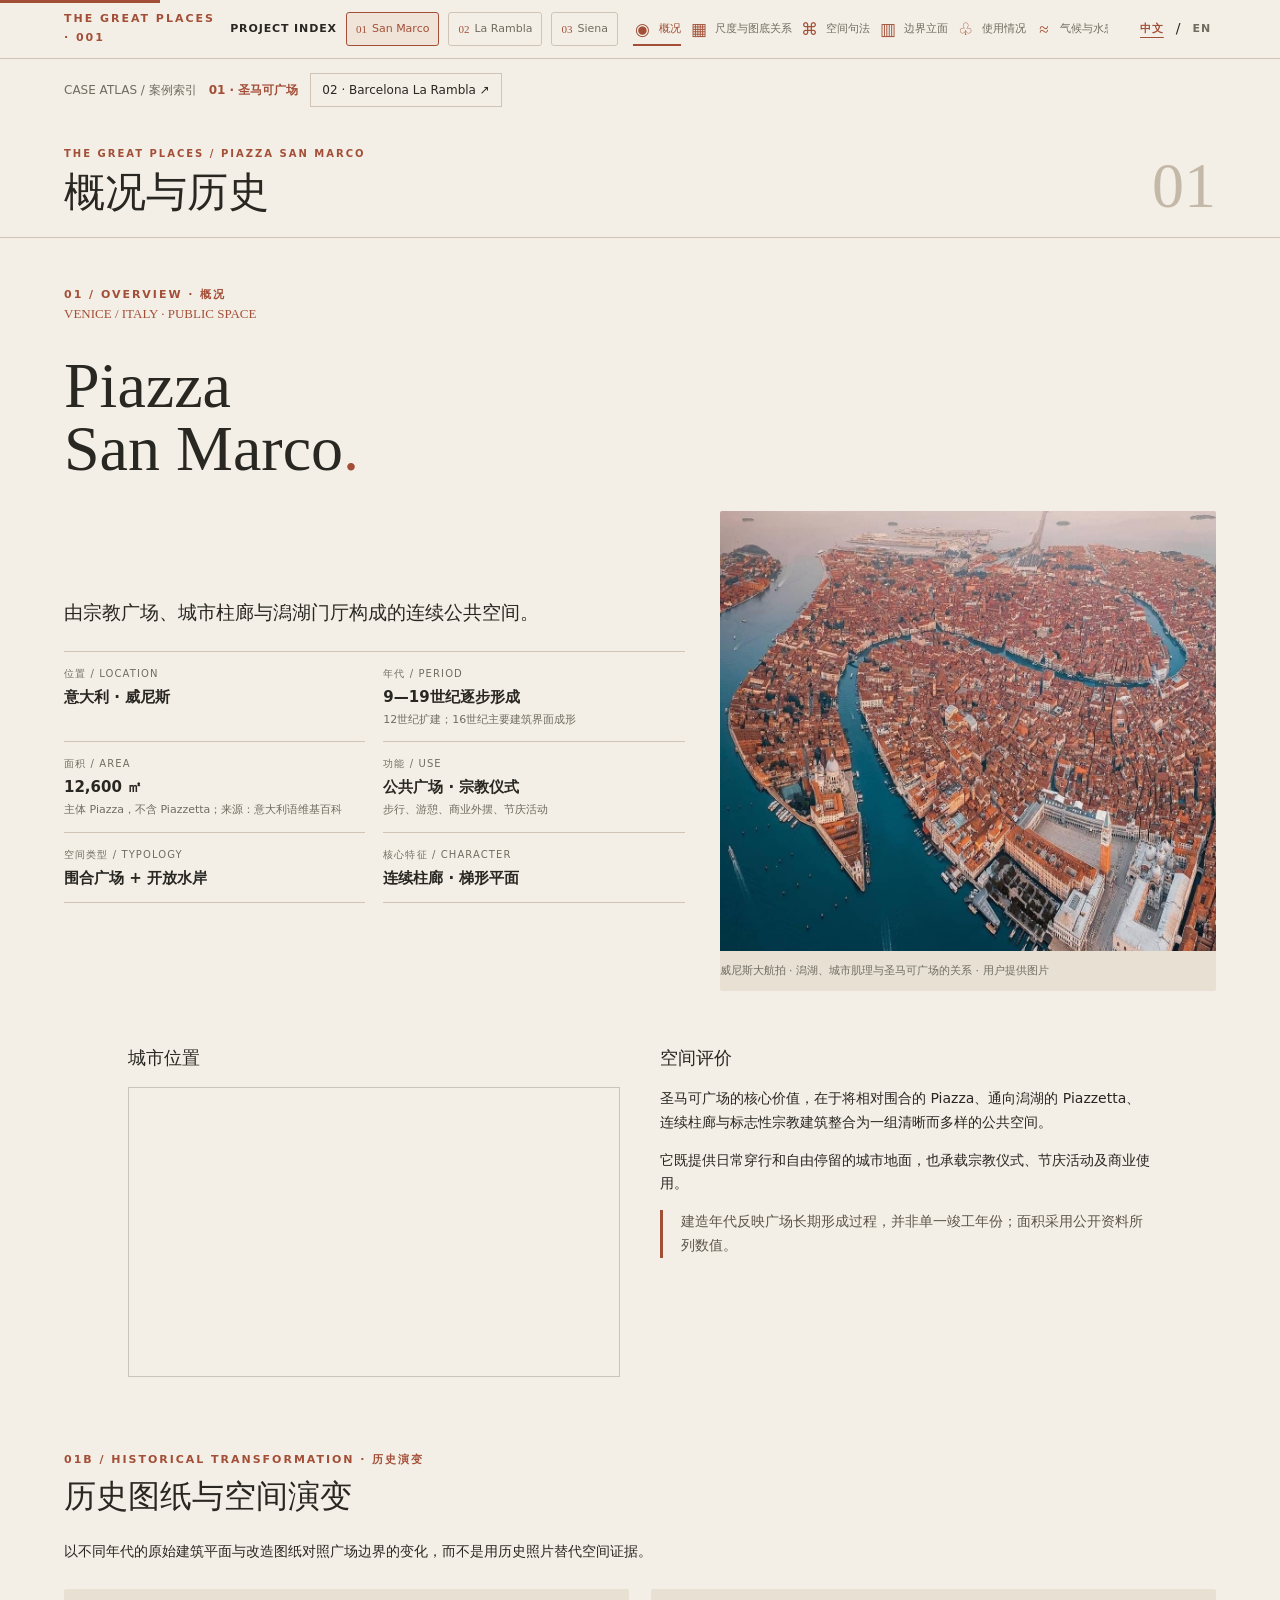
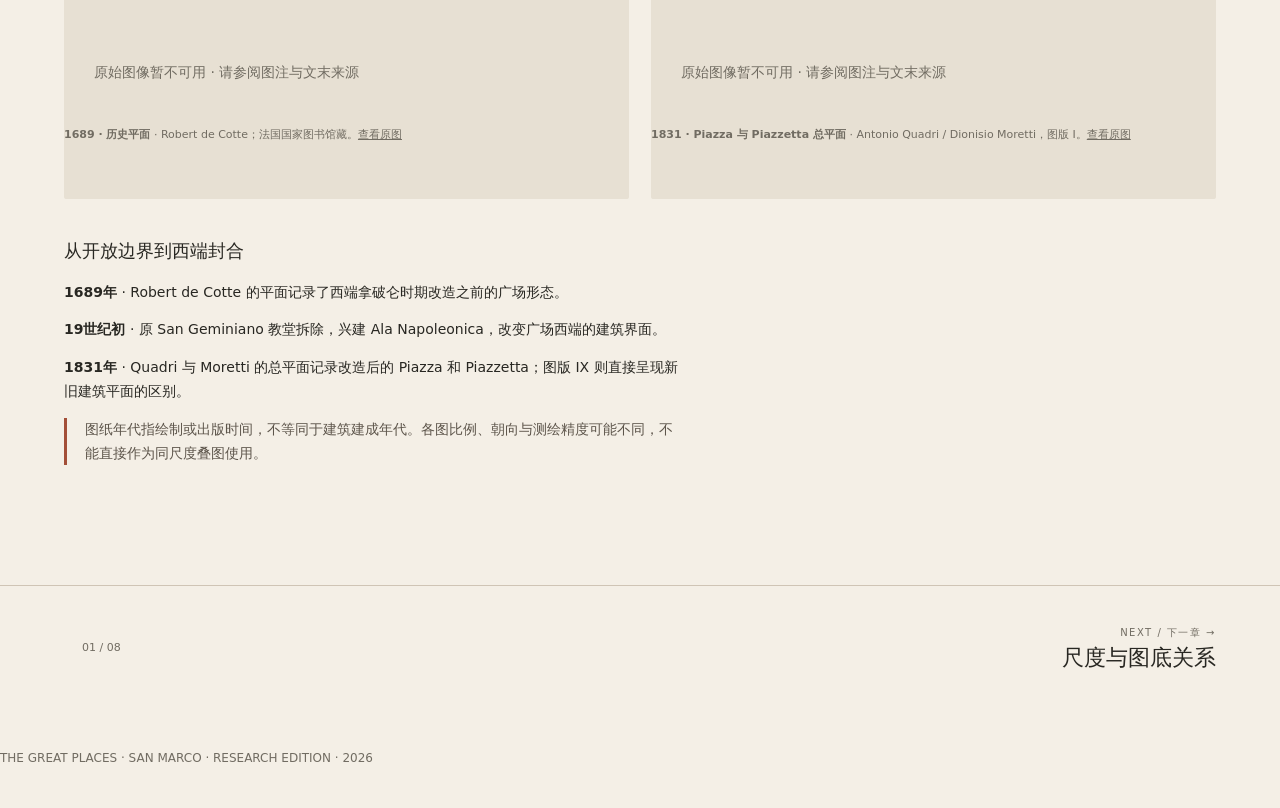
==== docs/index.html @ 8aee625d "Add persistent all-project header index: San Marco, La Rambla, Siena" ====
<!doctype html><html lang="zh"><head><meta charset="utf-8"><meta name="viewport" content="width=device-width,initial-scale=1"><meta name="theme-color" content="#f4efe6"><title>THE GREAT PLACES · Piazza San Marco</title><style>
:root{--ink:#282722;--muted:#716c62;--paper:#f4efe6;--line:#cfc4b5;--rust:#a34f38}*{box-sizing:border-box}html{scroll-behavior:smooth;scroll-padding-top:75px}body{margin:0;background:var(--paper);color:var(--ink);font:14px/1.7 system-ui,"Noto Sans SC",sans-serif}h1,h2,h3,.serif{font-family:Georgia,"Noto Serif SC",serif;font-weight:400}h1{font-size:clamp(2.6rem,5vw,4.5rem);line-height:.99;margin:30px 0}h2{font-size:clamp(1.5rem,2.5vw,2.1rem);line-height:1.14;margin:8px 0 24px}h3{font-size:1.1rem;line-height:1.3}p{max-width:850px}a{color:inherit}a:hover{color:var(--rust)}.eyebrow{font-size:11px;letter-spacing:.18em;text-transform:uppercase;font-weight:700;color:var(--rust)}.container{max-width:1360px;margin:auto;padding:0 5vw}header{position:sticky;top:0;z-index:10;background:#f4efe6ed;backdrop-filter:blur(12px);border-bottom:1px solid var(--line)}header .inner{display:flex;justify-content:space-between;align-items:center;gap:15px;min-height:58px}nav{display:flex;gap:8px;overflow-x:auto;white-space:nowrap;font-size:12px;align-items:center;scrollbar-width:thin}nav a{display:flex;align-items:center;gap:6px}.nav-icon{font-family:Georgia,serif;font-size:17px;line-height:1;display:inline-flex;width:20px;justify-content:center;color:var(--rust)}.nav-label{font-size:11px}@media(max-width:1050px){nav{gap:3px}nav a{padding:15px 7px!important}.nav-label{display:none}.nav-icon{font-size:20px;width:24px}}nav a{text-decoration:none;position:relative;padding:17px 0;color:var(--muted);transition:color .2s}nav a[aria-current='location']{color:var(--rust)}nav a[aria-current='location']:after{content:'';position:absolute;bottom:9px;left:0;right:0;height:2px;background:var(--rust)}section{padding:62px 0;border-bottom:1px solid var(--line);scroll-margin-top:65px}.hero{padding-top:85px}.lead{font:clamp(1rem,1.35vw,1.2rem)/1.6 Georgia,"Noto Serif SC",serif;max-width:990px}.hero-grid,.split{display:grid;grid-template-columns:1.25fr 1fr;gap:35px;align-items:center}.media{margin:0;background:#e7e0d3;overflow:hidden}.media img{width:100%;display:block;object-fit:cover;transition:transform .6s ease}.media:hover img{transform:scale(1.015)}.media img[data-failed='true']{display:none}.media:has(img[data-failed='true']){min-height:210px;display:grid;align-content:center}.media:has(img[data-failed='true']):before{content:'原始图像暂不可用 · 请参阅图注与文末来源';display:block;padding:30px;color:var(--muted);font-size:14px}.media figcaption{font-size:11px;color:var(--muted);padding:12px 0;line-height:1.5}.hero-image{height:440px;object-fit:cover}.wide-image{height:min(55vw,560px);object-fit:cover}.overview-photos{margin:18px 0 24px;grid-template-columns:repeat(3,minmax(0,1fr))}.overview-photos img{height:200px}@media(max-width:850px){.overview-photos{grid-template-columns:repeat(3,minmax(0,1fr))}.overview-photos figure:first-child{grid-column:auto}.overview-photos img{height:130px}}.photo-strip{display:grid;grid-template-columns:1.3fr 1fr 1fr;gap:12px;margin:26px 0 32px}.photo-strip figure{margin:0;min-width:0}.photo-strip img{width:100%;height:260px;object-fit:cover;display:block}.photo-strip figcaption{font-size:11px;color:var(--muted);line-height:1.4;margin-top:7px}.photo-strip .portrait img{object-position:center 40%}@media(max-width:850px){.photo-strip{grid-template-columns:1fr 1fr}.photo-strip figure:first-child{grid-column:1/-1}.photo-strip img{height:200px}}.plan-pair{display:grid;grid-template-columns:1fr 1fr;gap:22px;margin:24px 0}.plan-pair .large-plan{width:100%;height:480px;object-fit:contain;background:#e7e0d3}@media(max-width:800px){.plan-pair{grid-template-columns:1fr}.plan-pair .large-plan{height:360px}}.section-figure{margin:26px 0;background:#e9e2d6}.section-figure svg{width:100%;height:auto;display:block}.section-figure figcaption{font-size:11px;color:var(--muted);padding:10px 0}.use-thumb{width:100%;height:180px;object-fit:cover;margin:10px 0 2px;background:#e1d9cc}.punchline{font:clamp(1rem,1.45vw,1.25rem)/1.5 Georgia,"Noto Serif SC",serif;margin:0 0 24px}.fact-grid{display:grid;grid-template-columns:1fr 1fr;gap:0 18px;border-top:1px solid var(--line)}.fact-grid>div{padding:13px 0;border-bottom:1px solid var(--line)}.fact-grid span{display:block;font-size:10px;letter-spacing:.11em;color:var(--muted);margin-bottom:5px}.fact-grid strong{display:block;font-size:15px;font-weight:600;line-height:1.4}.fact-grid small{display:block;font-size:11px;color:var(--muted);margin-top:4px;line-height:1.5}@media(max-width:650px){.fact-grid{grid-template-columns:1fr 1fr}.fact-grid strong{font-size:13px}}.overview-grid{display:grid;grid-template-columns:1fr 1fr;gap:40px;margin:38px 0}.map-frame{width:100%;height:290px;border:1px solid var(--line);filter:grayscale(.35)}.appendix{padding:45px 0}.appendix h2{font-size:1.5rem}@media(max-width:850px){.overview-grid{grid-template-columns:1fr}}.grid{display:grid;grid-template-columns:repeat(3,minmax(0,1fr));gap:25px}.card{border-top:2px solid var(--ink);padding-top:14px}.card img{width:100%;height:250px;object-fit:cover;background:#ddd4c7}.card p{font-size:14px}.number{font:1.8rem Georgia;color:var(--rust)}.metric{display:grid;grid-template-columns:repeat(3,1fr);gap:12px;margin:30px 0}.metric div{padding:18px;border-top:1px solid var(--ink)}.metric strong{display:block;font:1.65rem Georgia}.muted{color:var(--muted)}.tag{display:inline-block;border:1px solid var(--line);padding:3px 9px;font-size:11px;margin:4px 5px 4px 0}.conclusion{background:#292820;color:#f4efe6;padding:80px 5vw}.conclusion .eyebrow{color:#dba18c}.conclusion p{font-size:clamp(1rem,1.35vw,1.2rem)}.source{font-size:12px;line-height:1.7;border-top:1px solid var(--line);padding:12px 0}.diagram{width:100%;background:#e9e0d1;border:1px solid var(--line);padding:22px}.diagram svg{width:100%;height:auto}.note{border-left:3px solid var(--rust);padding-left:18px;color:#5d554b;font-size:14px}.plan{object-fit:contain!important;background:#eae3d7}.large-plan{max-height:640px;object-fit:contain!important}.foot{padding:40px 0;color:var(--muted);font-size:12px}#read-progress{position:fixed;top:0;left:0;width:0;height:3px;background:var(--rust);z-index:30;pointer-events:none}.chapter-index{font:13px/1.5 Georgia,serif;color:var(--rust);margin-bottom:20px}.reading-marker{display:block;width:42px;height:1px;background:var(--rust);margin:22px 0}.grid .card{transition:transform .2s}.grid .card:hover{transform:translateY(-3px)}@media(prefers-reduced-motion:reduce){html{scroll-behavior:auto}*,*:before,*:after{transition:none!important}}@media(max-width:850px){.hero-grid,.split,.grid{grid-template-columns:1fr}.hero-image{height:320px}.metric{grid-template-columns:1fr}nav{gap:11px}section{padding:45px 0}}
.language-switch{display:flex;align-items:center;gap:7px;margin-left:12px;white-space:nowrap}.language-switch button{font:700 11px/1.5 system-ui,sans-serif;letter-spacing:.08em;border:0;background:none;color:var(--muted);padding:5px;cursor:pointer}.language-switch button[aria-pressed="true"]{color:var(--rust);text-decoration:underline;text-underline-offset:5px}@media(max-width:650px){header .inner{flex-wrap:wrap}.language-switch{margin-left:auto}}
.syntax-map-controls{display:flex;align-items:center;flex-wrap:wrap;gap:14px;padding:10px 16px;border-bottom:1px solid var(--line);font-size:12px}.syntax-map-controls label{display:flex;align-items:center;gap:4px;cursor:pointer}.syntax-map-controls button{border:1px solid var(--line);background:var(--paper);color:var(--ink);padding:6px 11px;cursor:pointer}.syntax-map-controls button:disabled{opacity:.4;cursor:default}.syntax-map-controls #syntax-count{color:var(--muted)}

/* Chapter-page reader: each primary chapter is its own navigable view. */
body.chapter-reader main>section{display:none}
body.chapter-reader main>section.chapter-visible{display:block}
body.chapter-reader main>section.chapter-visible.hero{display:block}
body.chapter-reader main>section{border-bottom:0}
body.chapter-reader main{min-height:calc(100vh - 150px)}
body.chapter-reader .chapter-visible{animation:chapter-in .22s ease-out}
@keyframes chapter-in{from{opacity:.65;transform:translateY(5px)}to{opacity:1;transform:none}}
.chapter-pagination{display:flex;align-items:center;justify-content:space-between;gap:18px;border-top:1px solid var(--line);margin:44px auto 24px;padding-top:26px}
.chapter-pagination a{display:flex;flex-direction:column;gap:4px;text-decoration:none;padding:12px 0;max-width:46%}
.chapter-pagination a:last-child{text-align:right;margin-left:auto}
.chapter-pagination a[aria-disabled="true"]{visibility:hidden}
.chapter-pagination .chapter-pagination-direction{font-size:10px;letter-spacing:.15em;color:var(--muted);text-transform:uppercase}
.chapter-pagination .chapter-pagination-name{font:clamp(15px,2vw,22px)/1.2 Georgia,"Noto Serif SC",serif}
.chapter-counter{font-size:11px;color:var(--muted);white-space:nowrap}
body.chapter-reader nav a[aria-current="page"]{color:var(--rust)}
body.chapter-reader nav a[aria-current="page"]:after{content:'';position:absolute;bottom:9px;left:0;right:0;height:2px;background:var(--rust)}
@media(max-width:600px){.chapter-pagination{gap:8px}.chapter-pagination a{max-width:42%}.chapter-counter{font-size:10px}}

/* Editorial chapter layout: visual hierarchy, whitespace, and responsive reading widths. */
.chapter-masthead{display:flex;justify-content:space-between;align-items:flex-end;gap:24px;padding:38px 5vw 22px;border-bottom:1px solid var(--line);max-width:1360px;margin:0 auto}
.chapter-masthead .chapter-kicker{font-size:10px;letter-spacing:.2em;color:var(--rust);font-weight:700}
.chapter-masthead h2{font-size:clamp(1.55rem,3.2vw,2.9rem);line-height:1.08;margin:8px 0 0}
.chapter-masthead .chapter-meta{font:clamp(2.5rem,5vw,5rem)/.9 Georgia,serif;color:#c4b8a9}
body.chapter-reader main>section.chapter-visible:not(.hero){padding-top:34px}
body.chapter-reader main>section.chapter-visible.hero{padding-top:48px}
body.chapter-reader main>section.chapter-visible+section.chapter-visible{padding-top:28px}
body.chapter-reader main>section.chapter-visible .container>p:not(.lead):not(.note):not(.muted){line-height:1.9}
body.chapter-reader .section-figure,body.chapter-reader .media{border-radius:2px}
body.chapter-reader .grid{row-gap:32px}
body.chapter-reader .split{align-items:start}
body.chapter-reader .appendix{border-top:1px solid var(--line);margin-top:35px}
body.chapter-reader .conclusion{margin-top:18px}
body.chapter-reader .chapter-pagination{max-width:1360px}
.chapter-toc{display:flex;gap:8px;flex-wrap:wrap;margin-top:18px}
.chapter-toc a{font-size:11px;color:var(--muted);text-decoration:none;border:1px solid var(--line);padding:5px 10px}
.chapter-toc a:hover{color:var(--rust);border-color:var(--rust)}
@media(max-width:650px){
.chapter-masthead{padding:26px 5vw 18px}
.chapter-masthead .chapter-meta{font-size:2.8rem}
body.chapter-reader main>section.chapter-visible:not(.hero){padding-top:26px}
body.chapter-reader .chapter-pagination{margin-top:24px}
body.chapter-reader .grid{gap:22px}
}

/* Accessible architectural image inspection, preserving the full original image. */
.media img,.section-figure img{cursor:zoom-in}
.image-lightbox{position:fixed;inset:0;z-index:1000;background:rgba(22,21,19,.96);display:flex;flex-direction:column;align-items:center;justify-content:center;padding:36px 5vw 24px;color:#f4efe6}
.image-lightbox[hidden]{display:none}
.image-lightbox img{max-width:100%;max-height:calc(100vh - 155px);width:auto;height:auto;object-fit:contain;box-shadow:0 12px 45px #0006}
.image-lightbox .lightbox-caption{max-width:1000px;margin-top:14px;font-size:12px;line-height:1.6;color:#ded7cb;text-align:center}
.image-lightbox .lightbox-close{position:absolute;top:16px;right:5vw;border:1px solid #ffffff80;background:transparent;color:#fff;font-size:12px;letter-spacing:.08em;padding:8px 14px;cursor:pointer}
.image-lightbox .lightbox-open{font-size:11px;margin-top:10px;color:#e4c7b6}
@media(max-width:650px){.image-lightbox{padding:55px 3vw 20px}.image-lightbox img{max-height:calc(100vh - 190px)}}

.factsheet-nav{font:700 11px/1.2 system-ui,sans-serif!important;color:var(--rust)!important;border:1px solid var(--rust);padding:6px 9px!important;margin-left:8px}
.factsheet-actions{display:flex;align-items:center;gap:15px;flex-wrap:wrap;margin:18px 0;font-size:11px;color:var(--muted)}
.factsheet-actions button{background:var(--ink);color:var(--paper);border:0;padding:11px 18px;cursor:pointer;font-size:12px}
#factsheet-paper{background:#f8f4ec;color:#282722;border:1px solid #d0c5b7;max-width:1120px;aspect-ratio:297/210;margin:24px auto 0;padding:3.7% 4.2%;display:flex;flex-direction:column;box-shadow:0 12px 32px #45332216}
.fs-top{display:flex;justify-content:space-between;align-items:flex-start;border-bottom:1px solid #282722;padding-bottom:16px}
.fs-overline,.fs-tag{font-size:10px;letter-spacing:.12em;color:#a34f38}
.fs-top h2{font-size:clamp(24px,3.5vw,44px);margin:9px 0}
.fs-top p{margin:0;font-size:12px;color:#716c62}
.fs-cols{display:grid;grid-template-columns:1fr 1.12fr;gap:6%;padding-top:3%;flex:1}
.fs-facts>div:not(.fs-dim){border-bottom:1px solid #d0c5b7;padding:10px 0}
.fs-facts small,.fs-right>small,.fs-dim small{display:block;color:#a34f38;font-size:10px;letter-spacing:.05em;margin-bottom:5px}
.fs-facts strong{font-size:12px;font-weight:500;line-height:1.35;display:block}
.fs-dim{margin-top:18px}.fs-dim>div{display:flex;justify-content:space-between;gap:10px}.fs-dim span{display:flex;flex-direction:column}.fs-dim b{font:22px Georgia,serif}.fs-dim em{font-size:10px;color:#716c62;font-style:normal}
.fs-right svg{display:block;width:100%;height:auto;margin:14px 0 0}.fs-right p{font-size:12px;line-height:1.65;margin:8px 0}.fs-right .fs-caveat{font-size:10px;color:#716c62;margin-bottom:24px}
.fs-foot{border-top:1px solid #d0c5b7;padding-top:12px;display:flex;justify-content:space-between;gap:25px;font-size:9px;color:#716c62;line-height:1.5}.fs-foot>div:last-child{white-space:nowrap}
@media(max-width:760px){#factsheet-paper{aspect-ratio:auto;min-height:650px}.fs-cols{grid-template-columns:1fr}.fs-tag{display:none}.fs-foot{flex-direction:column;gap:5px}.fs-right svg{max-height:220px}.fs-facts>div:not(.fs-dim){padding:7px 0}}
@media print{
@page{size:A4 landscape;margin:0}
html,body{margin:0!important;padding:0!important;background:#f8f4ec!important}
body *{visibility:hidden!important}
#factsheet-paper,#factsheet-paper *{visibility:visible!important}
#factsheet-paper{position:absolute!important;left:0!important;top:0!important;width:297mm!important;height:210mm!important;max-width:none!important;min-height:0!important;aspect-ratio:auto!important;box-shadow:none!important;border:0!important;margin:0!important;padding:12mm 14mm!important;break-inside:avoid!important}
#factsheet-paper .fs-cols{grid-template-columns:1fr 1.12fr!important}
#factsheet-paper .fs-foot{flex-direction:row!important}
#factsheet-paper .fs-tag{display:block!important}
#factsheet-paper .fs-top h2{font-size:34pt!important}
#factsheet-paper .fs-right svg{max-height:none!important}
}

.syntax-map-legend{border:1px solid var(--line);padding:17px 19px;margin:18px 0 12px;background:#f0e9df;font-size:11px;line-height:1.6}
.syntax-map-legend-title{font-size:10px;font-weight:700;letter-spacing:.12em;color:var(--rust);display:flex;gap:14px;flex-wrap:wrap;margin-bottom:12px}
.syntax-map-legend-title span{font-weight:400;letter-spacing:0;color:var(--muted)}
.syntax-map-legend-grid{display:grid;grid-template-columns:repeat(2,minmax(0,1fr));gap:9px 20px}
.syntax-map-legend-grid>div{display:flex;gap:10px;align-items:center}
.legend-line{display:inline-block;width:27px;border-top:3px solid;flex-shrink:0}
.legend-area{display:inline-block;width:24px;height:13px;background:#d2ad6745;border:2px solid #927849;flex-shrink:0}
.legend-dot{display:inline-block;width:12px;height:12px;border:1px solid white;border-radius:50%;flex-shrink:0;box-shadow:0 0 0 1px #cfc4b5}
.syntax-map-legend-reach{margin-top:16px;border-top:1px solid var(--line);padding-top:12px;max-width:390px}
.legend-gradient{height:10px;margin:7px 0 2px;background:linear-gradient(90deg,#446b82 0%,#72a5a1 33%,#d1a65b 67%,#b24d39 100%)}
.legend-gradient-label{display:flex;justify-content:space-between;color:var(--muted);font-size:10px}
.syntax-map-legend-note{font-size:11px;color:var(--muted);margin:12px 0 0}
@media(max-width:650px){.syntax-map-legend-grid{grid-template-columns:1fr}}
.syntax-layer-summary{font-size:11px;color:var(--muted);padding:8px 14px;background:#ebe2d6;border-bottom:1px solid var(--line)}
.syntax-map-controls{gap:9px 13px}
.syntax-map-controls label{border:1px solid var(--line);padding:5px 8px;background:#f5f0e7}
.syntax-map-controls label:has(input:checked){border-color:#a34f38;background:#f0e0d5}
.syntax-map-controls button:hover:not(:disabled){border-color:#a34f38;color:#a34f38}
.syntax-layer-states{display:flex;flex-wrap:wrap;gap:6px 13px;padding:8px 14px;border-bottom:1px solid var(--line);font-size:10px;background:#f2ece3;color:#968c7e}
.syntax-layer-state.is-active{color:#5b6e53;font-weight:600}
</style><style>
.syntax-readability{margin:32px 0 20px}.syntax-simple-grid{display:grid;grid-template-columns:repeat(2,minmax(0,1fr));gap:18px;margin:20px 0}.syntax-simple-card{margin:0;border:1px solid var(--line);background:#f7f3ed;overflow:hidden}.syntax-simple-card svg{display:block;width:100%;height:auto}.syntax-simple-head{display:flex;justify-content:space-between;gap:10px;align-items:baseline;padding:16px 18px 12px}.syntax-simple-head span{font-size:11px;color:var(--rust);letter-spacing:.08em}.syntax-simple-head strong{font-size:16px;font-weight:600}.syntax-simple-card figcaption{padding:14px 18px 18px;font-size:13px;line-height:1.65;border-top:1px solid var(--line)}.syntax-simple-card figcaption span{display:block;font-size:11px;color:var(--muted);margin-top:6px}.syntax-simple-caution{font-size:12px;color:var(--muted);max-width:780px}@media(max-width:720px){.syntax-simple-grid{grid-template-columns:1fr}.syntax-simple-head{flex-wrap:wrap}}
</style><style id="global-case-index-style">.global-case-index{display:flex;align-items:center;gap:9px;flex:0 0 auto;font-size:11px;white-space:nowrap}.global-case-index a{text-decoration:none;color:var(--muted);padding:7px 9px;border:1px solid var(--line);border-radius:3px;display:inline-flex;align-items:center;gap:5px}.global-case-index a:hover,.global-case-index a[aria-current="page"]{color:var(--rust);border-color:var(--rust);background:#efe4d7}.global-case-index .case-number{font-family:Georgia,serif;color:var(--rust)}.global-case-index-label{font-weight:700;letter-spacing:.08em;color:var(--ink)}@media(max-width:1250px){.global-case-index{overflow-x:auto;max-width:100%;width:100%;padding-bottom:6px}.global-case-index-label{display:none}header .inner,header .wrap{flex-wrap:wrap;padding-top:8px;padding-bottom:7px}header nav{width:100%}}@media(max-width:650px){.global-case-index a{padding:6px;font-size:10px}.global-case-index{gap:4px}header .inner,header .wrap{gap:4px}}</style></head><body><div id="read-progress" aria-hidden="true"></div><header><div class="container inner"><strong class="eyebrow">THE GREAT PLACES · 001</strong><div class="global-case-index" role="navigation" aria-label="所有研究项目"><span class="global-case-index-label">PROJECT INDEX</span><a href="index.html" aria-current="page"><span class="case-number">01</span> San Marco</a><a href="cases/la-rambla.html" ><span class="case-number">02</span> La Rambla</a><a href="cases/piazza-del-campo.html" ><span class="case-number">03</span> Siena</a></div><nav aria-label="章节快速跳转"><a href="#intro" title="概况" aria-label="概况"><span class="nav-icon" aria-hidden="true">◉</span><span class="nav-label">概况</span></a><a href="#scale" title="尺度与图底关系" aria-label="尺度与图底关系"><span class="nav-icon" aria-hidden="true">▦</span><span class="nav-label">尺度与图底关系</span></a><a href="#syntax" title="空间句法" aria-label="空间句法"><span class="nav-icon" aria-hidden="true">⌘</span><span class="nav-label">空间句法</span></a><a href="#boundary" title="边界立面" aria-label="边界立面"><span class="nav-icon" aria-hidden="true">▥</span><span class="nav-label">边界立面</span></a><a href="#life" title="使用情况" aria-label="使用情况"><span class="nav-icon" aria-hidden="true">♧</span><span class="nav-label">使用情况</span></a><a href="#climate" title="气候与水患" aria-label="气候与水患"><span class="nav-icon" aria-hidden="true">≈</span><span class="nav-label">气候与水患</span></a><a href="#conclusion" title="评价总结" aria-label="评价总结"><span class="nav-icon" aria-hidden="true">◎</span><span class="nav-label">评价总结</span></a><a class="factsheet-nav" href="#factsheet" title="Factsheet / 一页档案">PDF</a></nav></div></header>
<div class="case-switcher" style="max-width:1360px;margin:14px auto 0;padding:0 5vw;display:flex;gap:12px;align-items:center;flex-wrap:wrap;font-size:12px"><span style="color:var(--muted)">CASE ATLAS / 案例索引</span><strong style="color:var(--rust)">01 · 圣马可广场</strong><a href="./cases/la-rambla.html" style="padding:6px 11px;border:1px solid var(--line);text-decoration:none">02 · Barcelona La Rambla ↗</a></div><main><section class="hero container" id="intro"><div class="eyebrow">01 / OVERVIEW · 概况</div><div class="chapter-index">VENICE / ITALY · PUBLIC SPACE</div><h1>Piazza<br>San Marco<span style="color:var(--rust)">.</span></h1><div class="hero-grid"><div><p class="punchline">由宗教广场、城市柱廊与潟湖门厅构成的连续公共空间。</p><div class="fact-grid"><div><span>位置 / LOCATION</span><strong>意大利 · 威尼斯</strong></div><div><span>年代 / PERIOD</span><strong>9—19世纪逐步形成</strong><small>12世纪扩建；16世纪主要建筑界面成形</small></div><div><span>面积 / AREA</span><strong>12,600 ㎡</strong><small>主体 Piazza，不含 Piazzetta；来源：意大利语维基百科</small></div><div><span>功能 / USE</span><strong>公共广场 · 宗教仪式</strong><small>步行、游憩、商业外摆、节庆活动</small></div><div><span>空间类型 / TYPOLOGY</span><strong>围合广场 + 开放水岸</strong></div><div><span>核心特征 / CHARACTER</span><strong>连续柱廊 · 梯形平面</strong></div></div></div><figure class="media"><img class="hero-image" alt="威尼斯大航拍：潟湖、城市肌理与圣马可广场的整体区位" src="venice-urban-aerial.jpg"><figcaption>威尼斯大航拍 · 潟湖、城市肌理与圣马可广场的关系 · 用户提供图片</figcaption></figure></div><div class="container"><div class="overview-grid"><div><h3>城市位置</h3><iframe class="map-frame" loading="lazy" title="圣马可广场地理位置" src="https://www.google.com/maps?q=Piazza+San+Marco+Venice&output=embed" referrerpolicy="no-referrer-when-downgrade"></iframe></div><div><h3>空间评价</h3><p>圣马可广场的核心价值，在于将相对围合的 Piazza、通向潟湖的 Piazzetta、连续柱廊与标志性宗教建筑整合为一组清晰而多样的公共空间。</p><p>它既提供日常穿行和自由停留的城市地面，也承载宗教仪式、节庆活动及商业使用。</p><p class="note">建造年代反映广场长期形成过程，并非单一竣工年份；面积采用公开资料所列数值。</p></div></div></div></section><section id="history"><div class="container"><div class="eyebrow">01B / HISTORICAL TRANSFORMATION · 历史演变</div><h2>历史图纸与空间演变</h2><p>以不同年代的原始建筑平面与改造图纸对照广场边界的变化，而不是用历史照片替代空间证据。</p><div class="plan-pair"><figure class="media"><img loading="lazy" class="large-plan" alt="Robert de Cotte 1689年圣马可广场历史平面原图" style="transform:rotate(180deg)" src="https://commons.wikimedia.org/wiki/Special:FilePath/Venise%20-%20plan%20de%20la%20place%20Saint-Marc%20-%20dessin%20-%20Robert%20de%20Cotte%20-%20btv1b550007529%20(1%20of%202).jpg?width=1000"><figcaption><strong>1689 · 历史平面</strong> · Robert de Cotte；法国国家图书馆藏。<a href="https://commons.wikimedia.org/wiki/File:Venise%20-%20plan%20de%20la%20place%20Saint-Marc%20-%20dessin%20-%20Robert%20de%20Cotte%20-%20btv1b550007529%20(1%20of%202).jpg" target="_blank" rel="noopener">查看原图</a></figcaption></figure><figure class="media"><img loading="lazy" class="large-plan" alt="1831年 Quadri Moretti 圣马可广场及Piazzetta完整平面图" src="https://commons.wikimedia.org/wiki/Special:FilePath/Quadri-Moretti%2C%20Piazza%20San%20Marco%20(1831)%2C%2001.jpg?width=1100"><figcaption><strong>1831 · Piazza 与 Piazzetta 总平面</strong> · Antonio Quadri / Dionisio Moretti，图版 I。<a href="https://commons.wikimedia.org/wiki/File:Quadri-Moretti%2C%20Piazza%20San%20Marco%20(1831)%2C%2001.jpg" target="_blank" rel="noopener">查看原图</a></figcaption></figure></div><div class="split"><div><h3>从开放边界到西端封合</h3><p><strong>1689年</strong> · Robert de Cotte 的平面记录了西端拿破仑时期改造之前的广场形态。</p><p><strong>19世纪初</strong> · 原 San Geminiano 教堂拆除，兴建 Ala Napoleonica，改变广场西端的建筑界面。</p><p><strong>1831年</strong> · Quadri 与 Moretti 的总平面记录改造后的 Piazza 和 Piazzetta；图版 IX 则直接呈现新旧建筑平面的区别。</p><p class="note">图纸年代指绘制或出版时间，不等同于建筑建成年代。各图比例、朝向与测绘精度可能不同，不能直接作为同尺度叠图使用。</p></div></div></div></section><section id="scale"><div class="container"><div class="eyebrow">02 / SCALE · 尺度与形态</div><h2>从广场到水岸的序列</h2><div class="split"><div><p>狭窄街巷进入 Piazza 时，视域骤然展开；沿钟楼转向 Piazzetta，空间再次向潟湖开放。这是一个具有方向性、边界差异和多重终点的空间系统。</p><div class="metric"><div><strong>12,600㎡</strong><small>Piazza 面积 · 意大利语维基百科</small></div><div><strong>≈175m</strong><small>文献所述 Piazza 长度</small></div><div><strong>≈56m</strong><small>西端近似宽度</small></div><div><strong>≈81m</strong><small>东端近似宽度</small></div></div><p class="note">长度和宽度为公开资料所述近似尺寸；面积采用意大利语维基百科所列 12,600㎡，不含 Piazzetta，不由长宽推算。</p></div><figure class="media"><img class="large-plan" loading="lazy" alt="圣马可广场与Piazzetta现状卫星俯视图，展示梯形广场及水岸关系" src="san-marco-satellite-plan.jpg"><figcaption>现状卫星俯视 · Piazza 梯形轮廓、Piazzetta 与潟湖的空间关系 · 用户提供图片</figcaption></figure></div></div></section><section id="figure-ground"><div class="container"><div class="eyebrow">02B / PLANS · 平面资料</div><h2>圣马可广场平面</h2><div class="eyebrow" style="margin-top:20px">ORIENTATION / 真实方位</div><figure class="media" style="margin-top:14px"><div style="position:relative;isolation:isolate"><iframe title="圣马可广场正北朝上地理地图" loading="lazy" style="display:block;width:100%;height:470px;border:0" src="https://www.google.com/maps?q=45.4342,12.3387&amp;z=17&amp;output=embed" referrerpolicy="no-referrer-when-downgrade"></iframe><div aria-label="指北针：上方为正北" style="position:absolute;top:18px;right:18px;background:rgba(244,239,230,.96);border:1px solid #cfc4b5;padding:10px 13px;text-align:center;pointer-events:none;box-shadow:0 2px 12px #0002"><div style="font:700 13px Georgia,serif;letter-spacing:.1em;color:#a34f38">N</div><svg viewBox="0 0 36 62" width="36" height="62" role="img" aria-label="正北方向箭头"><path d="M18 2 L7 37 L18 30 L29 37 Z" fill="#a34f38" stroke="#282722" stroke-width="1.2"/><path d="M18 30 L18 58" stroke="#282722" stroke-width="2"/></svg><div style="font-size:10px;letter-spacing:.05em">正北 ↑</div></div></div><figcaption><strong>地理方位地图</strong> · 圣马可广场与周边城市街巷；标准二维地图，正北朝上。指北针仅适用于本地图，不代表下方历史图纸或分析图的方向。</figcaption></figure><div class="plan-pair"><figure class="media"><img loading="lazy" class="large-plan" alt="圣马可广场及Piazzetta建筑与开放空间平面图" src="https://commons.wikimedia.org/wiki/Special:FilePath/Diagram-Piazza%20San%20Marco.jpg?width=1000"><figcaption><strong>建筑与空地平面</strong> — Piazza 与 Piazzetta 的空间衔接。<a href="https://commons.wikimedia.org/wiki/File:Diagram-Piazza_San_Marco.jpg" target="_blank" rel="noopener">原图与许可</a></figcaption></figure><figure class="media"><img loading="lazy" class="large-plan" alt="圣马可广场与Piazzetta的区位及空间边界分析图" src="san-marco-context-map.jpg"><figcaption><strong>区位与空间边界</strong> — Piazza、Piazzetta 与周边建筑的关系 · 用户提供图片</figcaption></figure></div><p>主体 Piazza 的梯形空间由两侧连续柱廊围合，东端以圣马可大教堂为视觉终点；Piazzetta 向南连接潟湖，形成方向与边界性质不同的第二处公共空间。</p></div></section><section id="syntax"><div class="container">
<div class="eyebrow">03 / SPACE SYNTAX · 空间句法</div>
<h2>为什么这里既是目的地，也是城市通道？</h2>
<p class="lead">圣马可广场的空间价值，不只是一个宏大的开放场地，而是把狭窄街巷、围合广场、连续柱廊和潟湖水岸串联成层次丰富的公共空间。</p>
<div class="eyebrow" style="margin-top:32px">KEY FINDINGS / 空间判断</div>
<div class="grid" style="margin-top:14px">
<article class="card"><div class="number">01</div><h3>广场中心：开阔而易辨认</h3><p>Piazza 的中央地面视野开阔，教堂提供明确的视觉终点；适合聚集、停留与仪式性活动。</p></article>
<article class="card"><div class="number">02</div><h3>边缘柱廊：连续的日常生活带</h3><p>两侧柱廊提供有方向性的步行界面，商业与休憩沿边界展开，使广场中央可以保持相对自由。</p></article>
<article class="card"><div class="number">03</div><h3>水岸连接：空间体验的第二次展开</h3><p>从 Piazza 经 Piazzetta 转向潟湖，空间由围合转为开放，形成不同于单一广场的连续城市体验。</p></article>
</div>
<p class="note" style="margin-top:22px">以上是依据空间形态与现有图像形成的<strong>定性判断</strong>，不是已经计算验证的空间句法排名。广场是否具有较高的城市网络整合度，仍需完整的街巷与开放地面模型验证。</p>
<div class="eyebrow" style="margin-top:34px">SPATIAL SEQUENCE / 从街巷到水岸</div>
<figure class="section-figure"><svg viewBox="0 0 1000 360" xmlns="http://www.w3.org/2000/svg" role="img" aria-label="圣马可广场从周边街巷经Piazza、Piazzetta到潟湖的概念网络示意图，非地理测绘"><rect width="1000" height="360" fill="#eee8de"/><g fill="none" stroke="#aa9b86" stroke-width="2"><path d="M50 70H230M50 150H230M50 230H230M50 310H230"/><path d="M230 70V310"/><path d="M230 190H460M460 190H685M685 190H910"/></g><g fill="#f8f4ec" stroke="#756d5f" stroke-width="2"><rect x="260" y="100" width="205" height="180" rx="7"/><rect x="510" y="123" width="160" height="134" rx="7"/></g><path d="M670 123H850V257H670" fill="#d9e7e8" stroke="#76969b" stroke-width="2"/><g fill="none" stroke="#a34f38" stroke-width="5" stroke-linecap="round"><path d="M70 190H355H585H800"/><path d="M355 190L355 80"/><path d="M355 190L355 300"/></g><g fill="#a34f38"><circle cx="230" cy="190" r="8"/><circle cx="355" cy="190" r="9"/><circle cx="585" cy="190" r="9"/><circle cx="800" cy="190" r="9"/></g><g font-family="Arial,sans-serif" fill="#332f29" font-size="17" text-anchor="middle"><text x="130" y="175">Urban lanes</text><text x="355" y="175">Piazza</text><text x="585" y="175">Piazzetta</text><text x="765" y="175">Lagoon</text><text x="355" y="80" font-size="14">Side entrances</text><text x="355" y="326" font-size="14">Arcade connections</text></g><text x="20" y="345" font-family="Arial,sans-serif" font-size="13" fill="#716c62">Conceptual topology only · Not a surveyed map or calculated axial model</text></svg><figcaption>概念网络图：街巷入口—Piazza—Piazzetta—潟湖。仅表达连接关系，不代表真实地理朝向、路径长度、轴线模型或计算结果。</figcaption></figure>
<div class="eyebrow" style="margin-top:32px">DESIGN LESSONS / 对设计师的启发</div>
<div class="split" style="margin-top:14px"><div><h3>公共空间不必处处同质</h3><p>以开阔中心承载集体活动，以连续边界承载日常商业和停留，以入口与转角组织探索。不同空间承担不同角色，比把所有功能堆在中心更有效。</p></div><div><h3>看得见，不等于走得通</h3><p>开阔视野带来方向感，但实际通达性仍取决于街巷入口、柱廊是否开放以及与周边路网的连接。设计评估应同时看视觉体验与真实步行路径。</p></div></div>
<section class="syntax-real-figure" style="margin:28px 0 32px">
<div class="eyebrow">REAL URBAN FOOTPRINT / 真实城市图底</div>
<h3 style="font-size:clamp(22px,3vw,32px);margin:8px 0">真实建筑轮廓 · 圣马可广场</h3>
<p style="max-width:750px;color:var(--muted)">深色为真实建筑轮廓，金黄色突出 OSM 已标注的开放广场范围，其余浅色为街巷与未标注的公共空间。可以切换查看街巷连接关系；两种视图都使用同一份 OpenStreetMap 地理数据。</p>
<div style="border:1px solid var(--line);background:#f8f5ef;position:relative">
<div style="padding:12px 16px 0;display:flex;gap:8px;align-items:center;flex-wrap:wrap"><button id="syntax-fg-buildings" type="button" aria-pressed="true" style="padding:7px 12px;border:1px solid #a34f38;background:#a34f38;color:white;cursor:pointer">建筑与广场</button><button id="syntax-fg-walk" type="button" aria-pressed="false" style="padding:7px 12px;border:1px solid #a34f38;background:transparent;color:#a34f38;cursor:pointer">街巷连接</button><span style="font-size:11px;color:#716c62">同一地理范围 · 北向上</span></div><div id="syntax-figure-ground-status" role="status" style="font-size:12px;padding:12px 16px;color:var(--muted)">正在读取真实建筑轮廓 / Loading building footprints…</div>
<svg id="syntax-real-footprint-svg" viewBox="0 0 960 520" role="img" aria-label="基于真实地理坐标的圣马可广场建筑图底，加载后显示" style="display:block;width:100%;height:auto;background:#f8f5ef"><rect width="960" height="520" fill="#f8f5ef"/><text x="480" y="260" text-anchor="middle" fill="#81776c" font-size="16">Waiting for building geometry…</text></svg>
<div style="padding:10px 16px;border-top:1px solid var(--line);display:flex;gap:12px;flex-wrap:wrap;align-items:center;font-size:11px;color:var(--muted)"><span><span style="display:inline-block;width:12px;height:12px;background:#42423d;vertical-align:middle"></span> 建筑</span><span><span style="display:inline-block;width:12px;height:12px;background:#e5ae54;border:1px solid #a65c2d;vertical-align:middle"></span> 已标注开放广场</span><span><span style="display:inline-block;width:12px;height:12px;background:#f8f5ef;border:1px solid #cfc4b5;vertical-align:middle"></span> 其他街巷</span><span><span style="display:inline-block;width:12px;height:12px;background:#c8dce0;vertical-align:middle"></span> 水岸方向（示意）</span><span style="margin-left:auto">Source: © OpenStreetMap contributors · ODbL</span></div>
</div>
<p style="font-size:11px;color:var(--muted)">建筑边界取自 OSM 的 building 标签；不代表完整室内公共空间或柱廊通行范围。数据不可用时不以虚构图形替代。</p>
</section><section class="syntax-readability" aria-label="空间分析一眼读懂">
<div class="eyebrow">READ THE SPACE / 一眼读懂空间</div>
<h3 style="font-size:clamp(22px,3vw,34px);margin:9px 0 8px">两张图，理解圣马可广场</h3>
<p style="max-width:740px;color:var(--muted)">先看<strong>空间如何围合</strong>，再看<strong>人如何穿行</strong>。下图是依据场地空间关系绘制的教学示意，不是测绘图或计算结果；原始数据与计算工具收在下方。</p>
<div class="syntax-simple-grid">
<figure class="syntax-simple-card">
<div class="syntax-simple-head"><span>01 · 空间结构</span><strong>哪里是公共空间？</strong></div>
<svg viewBox="0 0 600 380" role="img" aria-label="建筑围合圣马可广场、南侧小广场通向水岸的简化图示，不按实际比例" xmlns="http://www.w3.org/2000/svg">
<rect width="600" height="380" fill="#f7f3ed"/>
<g fill="#42423d"><path d="M65 42H510V104H160V300H65Z"/><path d="M160 272H435V322H160Z"/><path d="M435 104H510V202H435Z"/><path d="M435 202H510V272H435Z"/></g>
<path d="M160 104H435V272H160Z" fill="#e4cf9d"/><path d="M435 202H510V322H435Z" fill="#e4cf9d"/><path d="M435 322H600V380H380V322Z" fill="#c8dce0"/>
<g fill="none" stroke="#fff" stroke-width="12"><path d="M12 160H160"/><path d="M12 235H160"/><path d="M230 0V104"/><path d="M370 0V104"/></g>
<g font-family="system-ui,sans-serif" fill="#493e2e" text-anchor="middle"><text x="296" y="183" font-size="24" font-weight="600">Piazza</text><text x="296" y="207" font-size="14">开阔的广场中心</text><text x="472" y="246" font-size="13" transform="rotate(90 472 246)">Piazzetta</text><text x="511" y="354" font-size="17">潟湖 / Lagoon</text></g>
<g font-family="system-ui,sans-serif" font-size="12" fill="#665e53"><rect x="18" y="340" width="15" height="15" fill="#42423d"/><text x="40" y="352">建筑</text><rect x="102" y="340" width="15" height="15" fill="#e4cf9d"/><text x="124" y="352">公共空间</text></g>
</svg>
<figcaption><strong>看图结论：</strong>建筑围出开阔的 Piazza；Piazzetta 将它接向水岸。<span>关系示意 · 不按实际比例</span></figcaption>
</figure>
<figure class="syntax-simple-card">
<div class="syntax-simple-head"><span>02 · 步行体验</span><strong>人如何从街巷走到水岸？</strong></div>
<svg viewBox="0 0 600 380" role="img" aria-label="街巷进入广场，再经小广场走向水岸的步行序列示意图，并非计算热力图" xmlns="http://www.w3.org/2000/svg">
<rect width="600" height="380" fill="#f7f3ed"/>
<g fill="#d9d2c6"><rect x="32" y="42" width="105" height="90"/><rect x="32" y="158" width="105" height="90"/><rect x="32" y="274" width="105" height="72"/><rect x="160" y="42" width="298" height="48"/><rect x="160" y="296" width="298" height="50"/><rect x="458" y="42" width="90" height="190"/></g>
<rect x="160" y="90" width="298" height="206" fill="#e9dbbd"/><rect x="458" y="232" width="90" height="114" fill="#e9dbbd"/><rect x="548" y="232" width="52" height="114" fill="#c8dce0"/>
<g fill="none" stroke-linecap="round" stroke-linejoin="round"><path d="M24 146H108L180 190H318L480 274H580" stroke="#f7f3ed" stroke-width="22"/><path d="M24 146H108L180 190H318L480 274H580" stroke="#ad583c" stroke-width="7"/></g>
<g fill="#ad583c" stroke="#fff" stroke-width="3"><circle cx="108" cy="146" r="11"/><circle cx="318" cy="190" r="11"/><circle cx="480" cy="274" r="11"/></g>
<g font-family="system-ui,sans-serif" fill="#493e2e"><text x="20" y="115" font-size="15">街巷</text><text x="226" y="148" font-size="19" font-weight="600">广场</text><text x="470" y="252" font-size="13">小广场</text><text x="547" y="368" font-size="13">水岸</text></g>
<g font-family="system-ui,sans-serif" font-size="12" fill="#766a5b"><text x="24" y="365">红线：步行体验顺序（示意）</text></g>
</svg>
<figcaption><strong>看图结论：</strong>狭窄街巷 → 开阔广场 → 通向水岸，空间感受逐步变化。<span>体验示意 · 不是可达性计算</span></figcaption>
</figure>
</div>
<p class="syntax-simple-caution">注意：现有 OSM 路网尚未稳定加载，因此暂不把示意图伪装成真实的街道可达性热力图。真实量化图需在数据与拓扑核验后生成。</p>
</section>
<details class="syntax-technical" style="margin-top:34px;border-top:1px solid var(--line);border-bottom:1px solid var(--line);padding:16px 0">
<summary style="cursor:pointer;font-size:13px;font-weight:600;color:var(--rust)">研究底图与分析工具 / Explore network data <span style="font-size:11px;font-weight:400;color:var(--muted)">（技术附录，点击展开）</span></summary>
<div style="padding-top:22px">
<p>以下互动地图用于观察周边步行道路、检查潜在入口，并比较不同距离内的道路可达长度。它属于<strong>初步网络探索</strong>，不是正式的空间句法整合度、选择度或可视域（VGA）计算。</p>
<div class="syntax-map-legend" role="group" aria-label="Network map legend / 路网图例">
<div class="syntax-map-legend-title">MAP LEGEND / 图例 <span>OSM 数据图层 · 非正式空间句法结果</span></div>
<div class="syntax-map-legend-grid">
<div><i class="legend-line" style="border-color:#a34f38"></i>步行道路 / Walking routes</div>
<div><i class="legend-line" style="border-color:#627987;border-top-style:dashed"></i>住宅及服务道路 / Service streets</div>
<div><i class="legend-area"></i>广场开放面 / Plaza polygons</div>
<div><i class="legend-dot" style="background:#446b82"></i>道路尽头位于广场内 / Road end inside plaza</div>
<div><i class="legend-dot" style="background:#d58b36"></i>道路尽头靠近广场 / Road end near plaza</div>
<div><i class="legend-dot" style="background:#4c876f"></i>人工判断可能走得通 / Possibly passable</div>
<div><i class="legend-dot" style="background:#a44242"></i>人工判断走不通 / Blocked</div>
<div><i class="legend-dot" style="background:#777"></i>人工判断不是入口 / Not an entrance</div>
</div>
<div class="syntax-map-legend-reach"><span>从这里出发，走一定距离能到达的道路有多少 / Reachable street length</span><div class="legend-gradient"></div><div class="legend-gradient-label"><span>可到达道路较少 / Fewer streets</span><span>可到达道路较多 / More streets</span></div></div>
<p class="syntax-map-legend-note">虚线图层需勾选后显示；候选端点需先运行「检查广场入口候选点」；蓝—红色可达性点及色斑图需先运行计算。色斑图只是将道路抽样点显示为半透明色斑，不是连续空间句法热力图。红色不代表人多，只表示沿路可到达的道路相对较多；蓝色表示较少。入口圆点是待检查的位置，不等于真正的入口。</p>
</div><div id="syntax-network" style="position:relative;min-height:400px;border:1px solid var(--line);background:#e8e1d6;overflow:hidden"><div id="syntax-network-status" style="padding:16px;font-size:12px;color:var(--muted)">正在加载开放街道地图与步行数据…</div><div id="syntax-network-map" style="height:440px"></div></div><div id="syntax-review-panel" style="display:none;border:1px solid var(--line);padding:16px;max-height:350px;overflow:auto"></div><div id="syntax-plaza-results" class="note" role="status" style="padding:12px 16px;border:1px solid var(--line);border-top:0;display:none"></div><div id="syntax-reach-results" class="note" role="status" style="padding:12px 16px;border:1px solid var(--line);border-top:0;display:none"></div><div id="syntax-audit-results" class="note" role="status" style="padding:12px 16px;border:1px solid var(--line);border-top:0;display:none"></div>
<p class="note">数据来源：OpenStreetMap / Overpass。道路和广场面可能不完整，入口候选点未经现场验证；道路可达长度不代表人流量，也不能替代 VGA。导出的 GeoJSON 仅供进一步核查。</p>
<p><a href="https://overpass-turbo.eu/" target="_blank" rel="noopener">查看 OSM 原始数据 ↗</a> · <a href="https://github.com/SpaceGroupUCL/depthmapX" target="_blank" rel="noopener">DepthmapX ↗</a></p>
</div></details>
</div></section><section id="boundary"><div class="container"><div class="eyebrow">03 / EDGES &amp; ELEVATIONS · 边界立面</div><h2>从连续立面到纪念性地标</h2><div class="split"><div><h3>柱廊形成连续的城市立面</h3><p>Procuratie Vecchie 与 Procuratie Nuove 的连续柱廊共同定义广场的两侧边界；教堂构成东侧复杂的视觉终点，钟楼则是独立的垂直地标。</p><p>广场的宽度由西端约 56 m 向东端约 81 m 变化，因此即使两侧立面高度相同，高宽比也并非固定值。</p><p class="note">已确认钟楼总高 98.6 m、基座平面约 12 × 12 m；教堂中央外穹顶约 43 m。Procuratie Vecchie / Nuove 的檐口高度暂未找到可靠统一测量值，不将建筑总高与檐口高混用。</p></div></div><div class="metric" style="margin-top:28px"><div><strong>98.6 m</strong><small>Campanile 钟楼总高</small></div><div><strong>≈43 m</strong><small>Basilica 中央外穹顶高度</small></div><div><strong>152 m</strong><small>改造项目临广场立面范围</small></div></div><div class="grid" style="margin-top:25px"><article class="card"><h3>北侧 / Vecchie</h3><p>连续立面与拱廊形成相对稳定的步行边界，适合研究立面节奏和边缘活动。</p></article><article class="card"><h3>南侧 / Nuove</h3><p>柱廊、咖啡馆与公共地面之间形成多层次使用界面。</p></article><article class="card"><h3>东端 / Basilica</h3><p>大教堂与钟楼构成非均质端景，区别于两侧规则的柱廊边界。</p></article></div><div class="eyebrow" style="margin-top:35px">PROCURATIE / 连续建筑立面</div><figure class="media"><img loading="lazy" class="wide-image" style="height:auto;max-height:550px;object-fit:contain" alt="Procuratie 连续立面与底层拱廊的正面实景" src="procuratie-elevation-photo.jpg"><figcaption>Procuratie 连续立面 · 规则开窗、拱廊与广场铺装的交接 · 用户提供图片</figcaption></figure><div class="eyebrow" style="margin-top:35px">DOCUMENTED ELEVATIONS / 历史与现状立面</div><h3>David Chipperfield Architects · Procuratie Vecchie 修复</h3><p>这组建筑师发布的原始资料可直接用于比较北侧 Procuratie Vecchie 与广场其他边界。项目于 2022 年完成；Generali 的改造范围约 12,400 m²，覆盖北侧 50 个外部拱券中的 43 个，沿广场长度约 152 m。<strong>152 m 是该项目涉及的立面范围，并非已核实的整个北侧建筑总长度。</strong></p><div class="grid" style="margin-top:18px"><article class="card"><h3>历史立面 · Historical elevation</h3><p>图纸标出钟楼旁时钟塔、Procuratie Vecchie / Nuove、拿破仑翼等建筑的建设阶段，可对照立面形成时间。</p><p><a href="https://cdn.archilovers.com/projects/02b5ad2c-2b71-4b5d-acae-cdf17f1c5229.pdf" target="_blank" rel="noopener">查看历史立面 PDF ↗</a></p></article><article class="card"><h3>南立面 · South elevation</h3><p>用于研究 Procuratie Vecchie 面向 Piazza 的开间节奏、窗洞与拱廊关系；不以图片比例推断未标注的高度。</p><p><a href="https://cdn.archilovers.com/projects/05b2c70c-77b1-4472-9abb-3ae7a8fa1287.pdf" target="_blank" rel="noopener">查看立面 PDF ↗</a></p></article><article class="card"><h3>横剖面 · Transversal section</h3><p>研究拱廊、楼层与内部空间的剖面关系，为后续 H/W 研究提供可追溯图纸基础。</p><p><a href="https://cdn.archilovers.com/projects/99a07471-1d2a-45bd-9987-660b7de764fe.pdf" target="_blank" rel="noopener">查看横剖面 PDF ↗</a></p></article></div><p class="note">资料来源：<a href="https://www.archilovers.com/projects/253531/renovation-of-the-historic-procuratie-vecchie-building.html" target="_blank" rel="noopener">Archilovers · David Chipperfield Architects / Procuratie Vecchie</a>。原始 PDF 保留在发布方服务器，版权归原权利人；建筑师图纸的剖面与立面尺寸尚需逐项核读。</p><div class="eyebrow" style="margin-top:35px">ALA NAPOLEONICA / 西端立面与改造</div><h3>1831年图版 IX：立面与新旧平面对照</h3><p>该图版将西端拿破仑翼的建筑立面与原 San Geminiano 教堂及新建筑的平面并置，适合在边界立面章节阅读；其历史变迁仍在前文说明。</p><figure class="media"><img class="large-plan" style="width:100%;height:auto;max-height:none;object-fit:contain" loading="lazy" alt="1831年拿破仑翼改造图纸及被拆除的圣杰米尼亚诺教堂平面" src="https://commons.wikimedia.org/wiki/Special:FilePath/Quadri-Moretti%2C%20Piazza%20San%20Marco%20(1831)%2C%2009.jpg?width=1200"><figcaption><strong>1831 · 西端改造的建筑证据</strong> · Quadri / Moretti，图版 IX：拿破仑翼与原 San Geminiano 教堂的平面对照。<a href="https://commons.wikimedia.org/wiki/File:Quadri-Moretti%2C%20Piazza%20San%20Marco%20(1831)%2C%2009.jpg" target="_blank" rel="noopener">查看原图</a></figcaption></figure><div class="eyebrow" style="margin-top:35px">BASILICA / 东端教堂立面</div><div class="split" style="margin-top:30px"><figure class="media"><img loading="lazy" class="wide-image" alt="圣马可大教堂主立面" src="basilica-elevation-drawing.jpg" onerror="this.onerror=null;this.src='https://commons.wikimedia.org/wiki/Special:FilePath/Exterior_of_St._Mark%27s_Basilica_01.jpg?width=1100'"><figcaption>圣马可大教堂立面绘图 · 用户提供图片</figcaption></figure><div><h3>教堂：复杂的东端边界</h3><p>圣马可大教堂并非一面平整的端墙。五个主入口拱券、上层雕塑与穹顶共同形成深度丰富的视觉终点；中央外穹顶高度约 43 m。</p><p>与两侧柱廊的重复模数不同，教堂以不规则的轮廓和层层退进的立面组织广场东端，强化宗教与公共空间的交汇。它与独立钟楼共同构成非对称的纪念性构图。</p></div></div><div class="eyebrow" style="margin-top:35px">BASILICA / 剖面与内部空间</div><figure class="media"><img class="large-plan" loading="lazy" style="display:block;width:100%;height:auto;max-height:none;object-fit:contain" alt="圣马可大教堂横剖面与平面历史建筑图纸" src="basilica-section-plan.jpg"><figcaption>圣马可大教堂 · 横剖面与平面（历史建筑图集，用户提供扫描；待补原始出版信息）</figcaption></figure><div class="eyebrow" style="margin-top:35px">PALAZZO DUCALE / 水岸建筑立面</div><h3>总督宫：双层柱廊与实体上部</h3><p>总督宫位于 Piazzetta 东侧及潟湖岸边，底部开放柱廊与上部较完整的墙面形成鲜明的轻重倒置关系。它主要定义的是 Piazzetta 和水岸边界，而非 Piazza 两侧的 Procuratie 立面。</p><figure class="media"><img class="large-plan" loading="lazy" style="display:block;width:100%;height:auto;max-height:none;object-fit:contain" alt="总督宫立面建筑绘图" src="doges-palace-elevation-drawing.jpg"><figcaption>总督宫 · 建筑立面绘图（用户提供；待补作者及年代）</figcaption></figure><figure class="media" style="margin-top:18px"><img class="wide-image" loading="lazy" style="height:auto;max-height:none;object-fit:contain;object-position:center;transform:none" alt="总督宫水岸立面柱廊与建筑构造分析图（完整图幅）" src="doges-palace-architectural-study.jpg"><figcaption>总督宫 · 水岸立面、柱廊与平面综合图（用户提供；待补出版来源）</figcaption></figure><div class="eyebrow" style="margin-top:35px">LANDMARKS / 钟楼与独立构筑物</div><div class="split"><div><h3>钟楼：独立的垂直标尺</h3><p>高 98.6 m、方形塔身边长约 12 m，钟楼与广场边缘的连续柱廊形成鲜明的垂直—水平对照。其位置偏向广场东南侧，既标识 Piazza 与 Piazzetta 的转折，也从水岸构成城市天际线的远距离识别点。</p><p>钟楼于 1902 年倒塌，1912 年按原貌重建。底部 Sansovino 的 Loggetta 将纪念性地标转化为可接近的城市界面。</p></div><figure class="media"><img loading="lazy" class="wide-image" alt="圣马可钟楼及周边建筑" src="https://commons.wikimedia.org/wiki/Special:FilePath/Procuratie_nuove_e_Campanile_di_San_Marco_a_Venezia.jpg?width=1100"><figcaption>钟楼与南侧 Procuratie Nuove · Wikimedia Commons</figcaption></figure></div><div class="eyebrow" style="margin-top:35px">H/W / 高宽比的可验证边界</div><h3>宽度已知，高度待核实</h3><p>研究广场围合程度时，应使用两侧 Procuratie 的<strong>檐口高度 H</strong>，而非钟楼总高或教堂穹顶高度。现有公开资料提供广场两端近似宽度，但尚未核实两侧檐口高度，因此不展示未经证实的 H/W 数值。</p><div class="metric" style="margin-top:20px"><div><strong>≈56 m</strong><small>西端宽度 W₁ · 近似值</small></div><div><strong>≈81 m</strong><small>东端宽度 W₂ · 近似值</small></div><div><strong>H / W</strong><small>待取得可引用的 Procuratie 檐口高度后计算</small></div></div><p class="note">比较方法：在同一横断面上记录建筑檐口高度与广场净宽；北、南两侧檐口如有差异，应分别计算。下方仅为拓扑关系示意，不是按比例测绘剖面。</p><div class="eyebrow" style="margin-top:35px">SECTION / SPATIAL PROPORTION</div><h3>跨广场空间关系示意（非比例剖面）</h3><figure class="section-figure"><svg viewBox="0 0 1100 370" xmlns="http://www.w3.org/2000/svg" role="img" aria-label="跨圣马可广场空间剖面关系图，建筑高度不按比例，仅表达两侧柱廊与开放空间的关系"><rect width="1100" height="370" fill="#e9e2d6"/><path d="M35 290H1065" stroke="#292820" stroke-width="3"/><g fill="#b6a38c" stroke="#6d5949" stroke-width="2"><rect x="35" y="120" width="185" height="170"/><rect x="880" y="120" width="185" height="170"/></g><g fill="#e9e2d6" stroke="#6d5949" stroke-width="2"><path d="M57 290V235Q57 207 80 207Q103 207 103 235V290Z M112 290V235Q112 207 135 207Q158 207 158 235V290Z M167 290V235Q167 207 190 207Q213 207 213 235V290Z"/><path d="M891 290V235Q891 207 914 207Q937 207 937 235V290Z M946 290V235Q946 207 969 207Q992 207 992 235V290Z M1001 290V235Q1001 207 1024 207Q1047 207 1047 235V290Z"/></g><g stroke="#9c503d" stroke-width="1.8" fill="none"><path d="M220 310V330M880 310V330M220 323H880"/><path d="M220 323l12 -5v10z M880 323l-12 -5v10z" fill="#9c503d"/></g><g font-family="Arial,sans-serif" fill="#332f29" font-size="18" text-anchor="middle"><text x="128" y="96">Procuratie Vecchie</text><text x="972" y="96">Procuratie Nuove</text><text x="550" y="270" font-size="22">Piazza · 开放地面</text><text x="550" y="349" fill="#9c503d">西端约 56 m · 东端约 81 m（非比例）</text></g></svg><figcaption>空间关系示意（非测绘剖面）· 建筑高度、柱廊净高、立面比例与图中水平距离均未按比例绘制，不可据此推算 H/W。</figcaption></figure><div class="split" style="margin-top:24px"><figure class="media"><img loading="lazy" class="wide-image" alt="Procuratie 柱廊建筑实景，展示建筑边界与步行尺度" src="procuratie-arcade-perspective.jpg" onerror="this.onerror=null;this.src='https://commons.wikimedia.org/wiki/Special:FilePath/Piazza%20San%20Marco%20din%20Venetia7.jpg?width=900'"><figcaption>柱廊内部空间与步行尺度 · 用户提供图片</figcaption></figure><div><h3>高度与围合感</h3><p>两侧柱廊提供连续的立面基准和步行尺度；在约 56–81 m 的广场宽度下，建筑边界的节奏比单一立面高度更直接地影响人的空间感知。</p><p>东端大教堂和钟楼改变了规则立面所形成的均质感，提供方向性与视觉焦点。</p></div></div></div><div class="container" style="padding-top:34px"><div class="eyebrow" style="margin-top:32px">PAVEMENT / 铺地细节</div><div class="split"><figure class="media"><img loading="lazy" class="wide-image" style="height:auto;max-height:560px;object-fit:contain" alt="圣马可广场铺地几何图案与石材细节的俯视照片" src="piazza-pavement-aerial.jpg"><figcaption>广场铺地细节 · 石材拼接、几何纹样与步行表面 · 用户提供图片</figcaption></figure><div><h3>铺地：统一空间的连续基底</h3><p>几何纹样强化广场的纵向秩序，也使两侧建筑界面与开放地面形成整体。铺地不仅是视觉图案，也是日常步行、集会及高潮位积水时直接受到影响的公共空间表面。</p></div></div></div></section><section id="life"><div class="container"><div class="eyebrow">04 / USE · 使用情况</div><h2>同一片地面，<br>不同的使用权</h2><p>通过三个真实使用场景比较圣马可广场：日常步行与抵达、付费商业停留，以及节庆期间的集体占用。</p><div class="grid use-grid" style="margin-top:24px"><article class="card"><div class="number">01</div><h3>穿行与抵达</h3><img class="use-thumb" loading="lazy" style="width:100%;height:245px;object-fit:cover" alt="Piazzetta水岸的行人、游客与日常穿行" src="piazzetta-waterfront-life.jpg"><p>街巷入口将人流汇入 Piazza，再经 Piazzetta 连接水岸；开阔的中心地面支持多方向穿行。</p><p class="note">Piazzetta 水岸日常活动 · 用户提供照片</p></article><article class="card"><div class="number">02</div><h3>免费停留与商业座位</h3><img class="use-thumb" loading="lazy" style="width:100%;height:245px;object-fit:cover" alt="圣马可广场咖啡馆露天座位及周边公共空间" src="piazza-cafe-terrace.jpg"><p>室外桌椅沿建筑边缘组织，形成商业停留带；广场中心则保持不同程度的公共开放性。</p><p class="note">咖啡馆外摆与公共地面 · 用户提供照片</p></article><article class="card"><div class="number">03</div><h3>节庆与集会</h3><img class="use-thumb" loading="lazy" style="width:100%;height:245px;object-fit:cover" alt="2014年威尼斯狂欢节圣马可广场现场照片" src="https://commons.wikimedia.org/wiki/Special:FilePath/Venezia%20Carnevale%20Piazza%20San%20Marco.jpg?width=1000"><p>狂欢节期间，广场的开阔地面转化为节庆和集会空间，人流密度与活动组织不同于日常。</p><p class="note">2014年威尼斯狂欢节 · Paolo Zavoli，<a href="https://commons.wikimedia.org/wiki/File:Venezia_Carnevale_Piazza_San_Marco.jpg" target="_blank" rel="noopener">Wikimedia Commons · CC BY-SA 4.0</a></p></article></div></div></section><section id="climate"><div class="container"><div class="eyebrow">05 / CLIMATE &amp; FLOOD RESILIENCE · 气候与水患</div><h2>当广场成为潮汐边界</h2><p class="lead">圣马可广场的公共空间并非始终是干燥、可连续使用的地面。异常高潮位（Acqua Alta）会改变步行路径、商铺经营和建筑底层的保护方式；长期海平面上升与地面沉降使风险更复杂。</p><div class="grid" style="margin-top:28px"><article class="card"><h3>01 · 潮汐淹水</h3><p>广场地势低，异常高潮位时可能较早出现积水。淹水与潮汐、风、气压及潟湖水位共同相关，并非全年持续状态。</p></article><article class="card"><h3>02 · 气候变化</h3><p>长期相对海平面上升增加达到既定淹水水位的可能性，也需考虑当地地面沉降；单次洪水不能直接归因于气候变化。</p></article><article class="card"><h3>03 · MOSE 防洪屏障</h3><p>潟湖入口的可移动屏障可在预报高潮位时启用，以降低特定事件的影响；但不能替代局部排水、铺装维护和历史建筑保护。</p></article></div><div class="split" style="margin-top:30px"><div><h3>公共空间的三种状态</h3><p><strong>日常：</strong>广场作为开放的步行与停留空间。<strong>预警：</strong>通行路线、无障碍路径和咖啡馆外摆可能需要调整。<strong>积水：</strong>地面成为需要绕行、临时保护与恢复的脆弱界面。</p><p>值得持续记录的指标包括淹水频率和持续时间、柱廊可达性、临时步道组织、盐水对石材与建筑基座的影响。</p></div><div><h3>遗产保护与适应性设计</h3><p>抬高地面、设置防水设施或改变排水方式，都可能影响历史广场的原始比例、建筑门槛和公共开放性。韧性策略必须同时衡量遗产真实性、日常使用与防灾效果。</p><p class="note">本章为机制与空间影响分析；具体地面高程、淹水频率及 MOSE 运行阈值尚需官方监测资料核实，不以未经证实的数字填充。</p></div></div><div class="eyebrow" style="margin-top:32px">DOCUMENTED FLOODS / 历史水位与现场证据</div><h3>威尼斯异常高潮位：代表性记录</h3><p>以下为威尼斯市潮汐监测记录的<strong>高潮位</strong>（相对于当地潮位基准），不是圣马可广场地面的实际积水深度。不同年份不能直接用来推算未来趋势。</p><div class="metric" style="margin-top:20px"><div><strong>194 cm</strong><small>1966年11月4日 · 观测最高记录</small></div><div><strong>187 cm</strong><small>2019年11月12日 · 严重洪水</small></div><div><strong>156 cm</strong><small>2018年10月29日 · 高潮位事件</small></div></div><p class="note">数据：<a href="https://www.comune.venezia.it/it/content/valori-caratteristici-marea-venezia-il-periodo-1872-2015" target="_blank" rel="noopener">Comune di Venezia · Valori caratteristici della marea</a>。这些是挑选的事件值，不是连续时间序列。</p><div class="plan-pair"><figure class="media"><img loading="lazy" class="large-plan" style="object-fit:cover" alt="圣马可广场 Acqua Alta 洪水期间的实景" src="https://commons.wikimedia.org/wiki/Special:FilePath/Acqua%20alta%20in%20Piazza%20San%20Marco.jpg?width=1100"><figcaption>Acqua Alta · 圣马可广场淹水现场。<a href="https://commons.wikimedia.org/wiki/File:Acqua_alta_in_Piazza_San_Marco.jpg" target="_blank" rel="noopener">Wikimedia Commons 原图及许可</a></figcaption></figure><figure class="media"><img loading="lazy" class="large-plan" style="object-fit:cover" alt="圣马可广场高潮位时临时步行与积水状态" src="https://commons.wikimedia.org/wiki/Special:FilePath/Acqua%20Alta%2C%20St%20Mark%27s%20Square%20Boxing%20Day%202013.jpg?width=1100"><figcaption>2013年12月26日 · 圣马可广场高潮位现场。<a href="https://commons.wikimedia.org/wiki/File:Acqua_Alta,_St_Mark%27s_Square_Boxing_Day_2013.jpg" target="_blank" rel="noopener">Wikimedia Commons 原图及许可</a></figcaption></figure></div><p class="note">两张照片用于观察地面、行人及建筑底层如何受到水位影响；照片拍摄时刻不对应上列三个历史极值，不据照片推断水深。</p><div class="eyebrow" style="margin-top:28px">MONITORING &amp; SOURCES / 监测资料</div><p class="note"><a href="https://www.comune.venezia.it/it/content/centro-previsioni-e-segnalazioni-maree" target="_blank" rel="noopener">威尼斯市潮汐预报与监测中心</a> · <a href="https://www.mosevenezia.eu/" target="_blank" rel="noopener">MOSE 项目</a> · <a href="https://www.ipcc.ch/report/ar6/wg2/" target="_blank" rel="noopener">IPCC 气候影响与适应评估</a></p></div></section><section id="conclusion" class="conclusion"><div class="container"><div class="eyebrow">06 / EVALUATION &amp; CONCLUSIONS · 评价及总结</div><h2>可被反复使用的空间秩序</h2><p>圣马可广场的核心经验，不是单纯创造一个巨大的开放场地，而是以<strong>连续的建筑边界</strong>形成可识别的公共房间，以<strong>街巷—广场—水岸的序列</strong>组织城市体验，并以<strong>相对开放的中央地面与活跃的周边界面</strong>支持日常活动和仪式性使用。</p><p>但它的公共性并非仅由建筑决定。咖啡座位的许可、公共通行的维护、节庆时的临时管理，同样决定了谁能使用空间、以何种方式使用空间。</p><p><strong>可转译原则：</strong>保留具有集体弹性的中心；让日常活动依附可停留的边界；建立明确的空间序列；将商业使用权与公共可达性作为一体化设计问题。</p><p style="font-size:13px;opacity:.75"></p></div></section><section id="sources" class="appendix"><div class="container"><div class="eyebrow">APPENDIX / EVIDENCE &amp; CREDITS</div><h2>资料与图像出处</h2><div class="source">01 · <a href="https://unglueit-files.s3.amazonaws.com/ebf/981b431e3d4b424398f37cad8d1bafd3.pdf">Nijhuis &amp; Wiers — published approximate Piazza geometry</a></div><div class="source">02 · <a href="https://commons.wikimedia.org/wiki/File:Venise_-_plan_de_la_place_Saint-Marc_-_dessin_-_Robert_de_Cotte_-_btv1b550007529_(1_of_2).jpg">Robert de Cotte — 1689 plan / BnF / public domain</a></div><div class="source">03 · <a href="https://commons.wikimedia.org/wiki/Category:Piazza_San_Marco_(Venice)">Wikimedia Commons — existing 2007 Piazza plan and historic images; inspect individual reuse rights</a></div><div class="source">04 · <a href="https://www.archilovers.com/projects/253531/renovation-of-the-historic-procuratie-vecchie-building.html">David Chipperfield — Procuratie Vecchie architectural drawings</a></div><div class="source">05 · <a href="https://www.iconografiacittaeuropea.unina.it/cms/planimetria-di-piazza-s-marco/">CIRICE — Antonio Codognato 1781 festival plan</a></div><div class="source">06 · <a href="https://www.comune.venezia.it/it/content/occupazione-suolo-plateatici">Comune di Venezia — café terrace ground occupation</a></div><div class="source">07 · <a href="https://www.research.unipd.it/retrieve/e14fb26c-c85c-3de1-e053-1705fe0ac030/water-12-00427-v2.pdf">Water 12 (2020) 427 — Riva San Marco waterfront sections</a></div><div class="source">08 · <a href="https://github.com/cloudyli2026/great-places">THE GREAT PLACES — research repository and source audit</a></div><p class="muted" style="font-size:12px">外部 Wikimedia 图片仍从源站加载，未宣称拥有图像版权。图像署名与原始文件许可见各图注及来源页。</p></div></section><section id="factsheet" class="factsheet-section"><div class="container">
<div class="eyebrow">08 / FACTSHEET · 一页案例档案</div><h2>圣马可广场 · 一页总结</h2><p class="lead">用于设计研究归档、项目汇报和案例对照的单页资料。选择「打印 / 保存 PDF」，在浏览器中保存为一页横向 A4 PDF。</p>
<div class="factsheet-actions"><button type="button" id="factsheet-print">打印 / 保存 PDF · Print / Save PDF</button><span>推荐打印设置：A4 横向 · 边距无 · 背景图形开启</span></div>
<div id="factsheet-paper">
<div class="fs-top"><div><span class="fs-overline">THE GREAT PLACES / CASE 001</span><h2>Piazza San Marco</h2><p>威尼斯圣马可广场 · VENICE, ITALY</p></div><span class="fs-tag">PUBLIC SPACE ATLAS</span></div>
<div class="fs-cols"><div class="fs-facts">
<div><small>LOCATION / 位置</small><strong>Venice, Italy / 意大利·威尼斯</strong></div>
<div><small>PERIOD / 年代</small><strong>9th–19th c. / 9—19世纪逐步形成</strong></div>
<div><small>AREA / 面积</small><strong>12,600 m² · Piazza only</strong></div>
<div><small>TYPOLOGY / 类型</small><strong>Enclosed piazza + lagoon-facing piazzetta</strong></div>
<div><small>USE / 功能</small><strong>Civic · ceremonial · leisure · cafés · festivals</strong></div>
<div class="fs-dim"><small>KEY DIMENSIONS / 近似尺度</small><div><span><b>≈175 m</b><em>Length</em></span><span><b>≈56 m</b><em>West width</em></span><span><b>≈81 m</b><em>East width</em></span></div></div>
</div><div class="fs-right">
<small>SPATIAL STRUCTURE / 空间组织示意</small>
<svg viewBox="0 0 450 200" role="img" aria-label="Piazza、Piazzetta与潟湖的概念空间示意，非实测图"><path d="M24 45L258 28V169L24 149Z" fill="#e4d5c2" stroke="#877e71" stroke-width="1.4"/><path d="M30 49L252 34M30 145L252 163" stroke="#a34f38" stroke-width="5"/><path d="M260 43L355 60V151L260 161Z" fill="#e9e0d3" stroke="#877e71"/><path d="M360 35H444V171H360Z" fill="#d3e1e0"/><text x="111" y="103" font-size="17" fill="#282722">PIAZZA</text><text x="277" y="105" font-size="12" fill="#282722">PIAZZETTA</text><text x="376" y="105" font-size="12" fill="#486f79">LAGOON</text></svg>
<p class="fs-caveat">Conceptual diagram / 空间示意，非测绘平面。</p>
<small>SPATIAL READING / 核心空间判断</small>
<p>Enclosed civic room → transitional piazzetta → open waterfront.</p><p>围合的城市客厅经 Piazzetta 过渡至开放水岸；中心地面保持弹性，连续柱廊形成可停留的活跃边界。</p>
</div></div>
<div class="fs-foot"><div>AREA: Published figure cited from Italian Wikipedia; Piazza only, excluding Piazzetta. Dimensions approximate; diagram not to scale.<div>面积采用公开资料所列数值；长宽为近似尺寸，不由长宽推算面积。</div></div><div>THE GREAT PLACES · SAN MARCO · 2026</div></div>
</div></div></section><section id="siena-comparison" class="container" style="padding-top:70px;padding-bottom:70px;border-top:1px solid var(--line)"><div class="eyebrow">CASE 03 / COMPARATIVE ATLAS</div><h2>从威尼斯到锡耶纳：两种市民广场的空间母型</h2><p>圣马可广场以轴线、连续纪念性界面与仪式序列塑造公共舞台；锡耶纳田野广场则将坡地、壳形铺地与市政宫组合为向心的公共客厅。二者都体现城市权力，但空间体验的形成机制不同。</p><div style="display:grid;grid-template-columns:repeat(auto-fit,minmax(240px,1fr));gap:18px;margin:22px 0"><div style="border:1px solid var(--line);padding:22px"><div class="eyebrow">PIAZZA SAN MARCO</div><h3>轴向 · 边界 · 仪式</h3><p>关注纪念性建筑、连续立面、长向空间序列与城市仪式。</p></div><div style="border:1px solid var(--line);padding:22px"><div class="eyebrow">PIAZZA DEL CAMPO</div><h3>坡地 · 向心 · 日常</h3><p>关注壳形铺地、自然高差、政治中心和公共坐卧。</p></div></div><p style="margin-top:20px"><strong>新增对比图纸：</strong>1956年《Interiors》刊载 Siena 与 San Marco 的统一比例简化平面（附米制比例尺）；Siena 的研究资料另记录北—南高差超过2米、向东/西侧抬升超过4米/3米及中央坡面约1:16的现场观察。它们分别来自不同研究与测量方向，不等于一份完整实测剖面。<a href="cases/piazza-del-campo.html#comparative-drawings">查看对比图纸与数据 →</a> · <a href="https://www.usmodernist.org/I/I-1956-01.pdf" target="_blank" rel="noopener">1956 原刊</a></p><a href="cases/piazza-del-campo.html#comparison" style="display:inline-block;padding:10px 18px;border:1px solid var(--rust);color:var(--rust);text-decoration:none">打开 Siena 案例及完整比较 →</a></section></main><footer class="container foot">THE GREAT PLACES · SAN MARCO · RESEARCH EDITION · 2026</footer><script id="factsheet-export-script">(function(){const b=document.getElementById('factsheet-print');if(b)b.addEventListener('click',()=>window.print())})();</script><script id="architectural-image-viewer">
(function(){
const dialog=document.createElement('div');dialog.className='image-lightbox';dialog.hidden=true;dialog.setAttribute('role','dialog');dialog.setAttribute('aria-modal','true');dialog.setAttribute('aria-label','建筑图像放大查看 / Architectural image viewer');
const image=document.createElement('img');image.alt='';
const caption=document.createElement('div');caption.className='lightbox-caption';
const close=document.createElement('button');close.className='lightbox-close';close.type='button';close.textContent='关闭 / CLOSE ×';
const open=document.createElement('a');open.className='lightbox-open';open.target='_blank';open.rel='noopener';open.textContent='原图 / Open image';
dialog.append(close,image,caption,open);document.body.appendChild(dialog);
let previous=null;
function hide(){if(dialog.hidden)return;dialog.hidden=true;image.removeAttribute('src');document.body.style.overflow='';if(previous&&previous.isConnected)previous.focus({preventScroll:true})}
close.addEventListener('click',hide);
dialog.addEventListener('click',event=>{if(event.target===dialog)hide()});
document.addEventListener('keydown',event=>{if(!dialog.hidden&&event.key==='Escape'){event.preventDefault();hide()}});
document.addEventListener('click',event=>{
const target=event.target.closest('figure.media img,figure.section-figure img');
if(!target||target.dataset.failed==='true'||!target.naturalWidth)return;
if(event.target.closest('a'))return;
previous=target;image.src=target.currentSrc||target.src;image.alt=target.alt||'';
caption.textContent=target.closest('figure')?.querySelector('figcaption')?.textContent?.trim()||target.alt||'';
open.href=target.src;dialog.hidden=false;document.body.style.overflow='hidden';close.focus();
});
window.addEventListener('greatplaces:chapterchange',hide);
})();
</script><script id="chapter-reader-script">
(function(){
const chapters=[
{id:'intro',sections:['intro','history'],zh:'概况与历史',en:'Overview & history'},
{id:'scale',sections:['scale','figure-ground'],zh:'尺度与图底关系',en:'Scale & Figure–Ground'},
{id:'syntax',sections:['syntax'],zh:'空间句法',en:'Space syntax'},
{id:'boundary',sections:['boundary'],zh:'边界与立面',en:'Edges & elevations'},
{id:'life',sections:['life'],zh:'公共生活',en:'Public life'},
{id:'climate',sections:['climate'],zh:'气候与水患',en:'Climate & flooding'},
{id:'conclusion',sections:['conclusion','sources'],zh:'评价与资料',en:'Evaluation & sources'},
{id:'factsheet',sections:['factsheet'],zh:'一页档案',en:'Factsheet'}
];
const map=new Map();chapters.forEach((c,i)=>c.sections.forEach(id=>map.set(id,i)));
const main=document.querySelector('main'),nav=[...document.querySelectorAll('header nav a')];
const masthead=document.createElement('div');masthead.className='chapter-masthead';main.before(masthead);
const pager=document.createElement('div');pager.className='chapter-pagination container';pager.setAttribute('aria-label','章节翻页 / Chapter navigation');main.after(pager);
document.body.classList.add('chapter-reader');
let active=-1;
function makeLink(c,direction){
const a=document.createElement('a');a.href='#'+c.id;
const small=document.createElement('span');small.className='chapter-pagination-direction';small.textContent=direction==='prev'?'← PREVIOUS / 上一章':'NEXT / 下一章 →';
const name=document.createElement('span');name.className='chapter-pagination-name';name.textContent=document.documentElement.lang.startsWith('en')?c.en:c.zh;
a.append(small,name);return a
}
function render(){
const id=decodeURIComponent(location.hash.slice(1)||'intro');
const index=map.has(id)?map.get(id):0;
if(index!==active){
for(const section of main.querySelectorAll(':scope > section'))section.classList.remove('chapter-visible');
for(const sectionId of chapters[index].sections){const section=document.getElementById(sectionId);if(section)section.classList.add('chapter-visible')}
active=index;
window.dispatchEvent(new CustomEvent('greatplaces:chapterchange',{detail:{chapter:chapters[index].id,index}}));
}
masthead.replaceChildren();const left=document.createElement('div');const kicker=document.createElement('div');kicker.className='chapter-kicker';kicker.textContent='THE GREAT PLACES / PIAZZA SAN MARCO';const heading=document.createElement('h2');heading.textContent=document.documentElement.lang.startsWith('en')?chapters[index].en:chapters[index].zh;left.append(kicker,heading);const meta=document.createElement('div');meta.className='chapter-meta';meta.textContent=String(index+1).padStart(2,'0');masthead.append(left,meta);
nav.forEach(a=>{const target=a.getAttribute('href').slice(1);if(map.get(target)===index){a.setAttribute('aria-current','page');a.title=(document.documentElement.lang.startsWith('en')?chapters[index].en:chapters[index].zh)}else a.removeAttribute('aria-current')});
pager.replaceChildren();
if(index>0)pager.appendChild(makeLink(chapters[index-1],'prev'));else{const blank=document.createElement('span');pager.appendChild(blank)}
const counter=document.createElement('span');counter.className='chapter-counter';counter.textContent=String(index+1).padStart(2,'0')+' / '+String(chapters.length).padStart(2,'0');pager.appendChild(counter);
if(index<chapters.length-1)pager.appendChild(makeLink(chapters[index+1],'next'));else pager.appendChild(document.createElement('span'));
const progress=document.getElementById('read-progress');if(progress)progress.style.width=(100*(index+1)/chapters.length).toFixed(1)+'%';
document.title='THE GREAT PLACES · Piazza San Marco · '+(document.documentElement.lang.startsWith('en')?chapters[index].en:chapters[index].zh);
}
function go(){render();window.scrollTo({top:0,behavior:'instant'})}
addEventListener('hashchange',go);
addEventListener('keydown',event=>{if(event.altKey||event.ctrlKey||event.metaKey||event.shiftKey)return;const tag=document.activeElement?.tagName;if(['INPUT','TEXTAREA','SELECT'].includes(tag)||document.activeElement?.isContentEditable)return;if(event.key==='ArrowRight'&&active<chapters.length-1){location.hash='#'+chapters[active+1].id}else if(event.key==='ArrowLeft'&&active>0){location.hash='#'+chapters[active-1].id}});
addEventListener('pageshow',render);
const observer=new MutationObserver(()=>{if(document.documentElement.lang)render()});
observer.observe(document.documentElement,{attributes:true,attributeFilter:['lang']});
render();
for(const img of document.querySelectorAll('.media img')){img.addEventListener('error',()=>img.dataset.failed='true');if(img.complete&&img.naturalWidth===0)img.dataset.failed='true'}
})();
</script><script id="language-switch-script">
(function(){const translations={"概况":"Overview","尺度与图底关系":"Scale & plans","边界立面":"Edges & elevations","使用情况":"Public life","气候与水患":"Climate & flooding","评价总结":"Evaluation","01 / OVERVIEW · 概况":"01 / OVERVIEW","由宗教广场、城市柱廊与潟湖门厅构成的连续公共空间。":"A connected civic space formed by a ceremonial piazza, continuous arcades and a gateway to the lagoon.","位置 / LOCATION":"LOCATION","意大利 · 威尼斯":"Venice, Italy","年代 / PERIOD":"PERIOD","9—19世纪逐步形成":"Developed from the 9th to 19th centuries","12世纪扩建；16世纪主要建筑界面成形":"Expanded in the 12th century; major edges formed in the 16th century","面积 / AREA":"AREA","主体 Piazza，不含 Piazzetta；来源：意大利语维基百科":"Main Piazza only, excluding Piazzetta; source: Italian Wikipedia","功能 / USE":"USE","公共广场 · 宗教仪式":"Civic square · Religious ceremonies","步行、游憩、商业外摆、节庆活动":"Walking, leisure, café terraces and festivals","空间类型 / TYPOLOGY":"TYPOLOGY","围合广场 + 开放水岸":"Enclosed piazza + open waterfront","核心特征 / CHARACTER":"CHARACTER","连续柱廊 · 梯形平面":"Continuous arcades · Trapezoidal plan","威尼斯大航拍 · 潟湖、城市肌理与圣马可广场的关系 · 用户提供图片":"Aerial view of Venice: lagoon, urban fabric and Piazza San Marco · User-supplied image","城市位置":"Urban location","空间评价":"Spatial assessment","圣马可广场的核心价值，在于将相对围合的 Piazza、通向潟湖的 Piazzetta、连续柱廊与标志性宗教建筑整合为一组清晰而多样的公共空间。":"The square brings together the enclosed Piazza, lagoon-facing Piazzetta, continuous arcades and monumental religious buildings into a legible yet varied public-space ensemble.","它既提供日常穿行和自由停留的城市地面，也承载宗教仪式、节庆活动及商业使用。":"It accommodates everyday movement and informal occupation as well as ceremonies, festivals and commercial activity.","建造年代反映广场长期形成过程，并非单一竣工年份；面积采用公开资料所列数值。":"The dates describe a long process of development, not a single completion year; the area is taken from a published source.","01B / HISTORICAL TRANSFORMATION · 历史演变":"01B / HISTORICAL TRANSFORMATION","历史图纸与空间演变":"Historical plans and spatial transformation","以不同年代的原始建筑平面与改造图纸对照广场边界的变化，而不是用历史照片替代空间证据。":"Compare historical plans and alteration drawings to trace changes in the square's edges rather than substituting period photographs for spatial evidence.","1689 · 历史平面":"1689 · Historical plan","· Robert de Cotte；法国国家图书馆藏。":"· Robert de Cotte; Bibliothèque nationale de France.","查看原图":"View original","1831 · Piazza 与 Piazzetta 总平面":"1831 · Plan of Piazza and Piazzetta","· Antonio Quadri / Dionisio Moretti，图版 I。":"· Antonio Quadri / Dionisio Moretti, Plate I.","从开放边界到西端封合":"Enclosing the western edge","1689年":"1689","· Robert de Cotte 的平面记录了西端拿破仑时期改造之前的广场形态。":"· Robert de Cotte's plan records the square before the Napoleonic alterations at its western end.","19世纪初":"Early 19th century","· 原 San Geminiano 教堂拆除，兴建 Ala Napoleonica，改变广场西端的建筑界面。":"· The church of San Geminiano was demolished and the Ala Napoleonica built, transforming the western edge.","1831年":"1831","· Quadri 与 Moretti 的总平面记录改造后的 Piazza 和 Piazzetta；图版 IX 则直接呈现新旧建筑平面的区别。":"· Quadri and Moretti document the altered Piazza and Piazzetta; Plate IX compares the former and new building plans.","图纸年代指绘制或出版时间，不等同于建筑建成年代。各图比例、朝向与测绘精度可能不同，不能直接作为同尺度叠图使用。":"Drawing dates indicate production or publication, not construction. Scale, orientation and survey accuracy vary, so the plans cannot be directly overlaid.","02 / SCALE · 尺度与形态":"02 / SCALE & FORM","从广场到水岸的序列":"A sequence from square to waterfront","狭窄街巷进入 Piazza 时，视域骤然展开；沿钟楼转向 Piazzetta，空间再次向潟湖开放。这是一个具有方向性、边界差异和多重终点的空间系统。":"The view opens dramatically on entering Piazza from narrow lanes; turning past the campanile toward Piazzetta, it opens again to the lagoon. The sequence has distinct edges, directions and destinations.","Piazza 面积 · 意大利语维基百科":"Piazza area · Italian Wikipedia","文献所述 Piazza 长度":"Approximate published Piazza length","西端近似宽度":"Approximate west-end width","东端近似宽度":"Approximate east-end width","长度和宽度为公开资料所述近似尺寸；面积采用意大利语维基百科所列 12,600㎡，不含 Piazzetta，不由长宽推算。":"Lengths and widths are approximate published dimensions. The 12,600 m² area is from Italian Wikipedia, excludes Piazzetta and is not calculated from those dimensions.","现状卫星俯视 · Piazza 梯形轮廓、Piazzetta 与潟湖的空间关系 · 用户提供图片":"Current satellite view · Trapezoidal Piazza, Piazzetta and lagoon · User-supplied image","02B / PLANS · 平面资料":"02B / PLANS","圣马可广场平面":"Plans of Piazza San Marco","ORIENTATION / 真实方位":"ORIENTATION / TRUE NORTH","正北 ↑":"True north ↑","地理方位地图":"Geographic orientation map","· 圣马可广场与周边城市街巷；标准二维地图，正北朝上。指北针仅适用于本地图，不代表下方历史图纸或分析图的方向。":"· Piazza San Marco and surrounding streets; north-up 2D map. The compass applies only to this map, not to the historical drawings below.","建筑与空地平面":"Figure–ground plan","— Piazza 与 Piazzetta 的空间衔接。":"— Spatial connection between Piazza and Piazzetta.","原图与许可":"Original and license","区位与空间边界":"Urban context and spatial edges","— Piazza、Piazzetta 与周边建筑的关系 · 用户提供图片":"— Piazza, Piazzetta and surrounding buildings · User-supplied image","主体 Piazza 的梯形空间由两侧连续柱廊围合，东端以圣马可大教堂为视觉终点；Piazzetta 向南连接潟湖，形成方向与边界性质不同的第二处公共空间。":"Continuous arcades enclose the trapezoidal Piazza, with the basilica as its eastern focal point. The Piazzetta extends south to the lagoon, creating a second public space with a different orientation and edge condition.","03 / EDGES &amp; ELEVATIONS · 边界立面":"03 / EDGES & ELEVATIONS","从连续立面到纪念性地标":"From continuous façades to monuments","柱廊形成连续的城市立面":"Arcades create continuous urban façades","Procuratie Vecchie 与 Procuratie Nuove 的连续柱廊共同定义广场的两侧边界；教堂构成东侧复杂的视觉终点，钟楼则是独立的垂直地标。":"The arcades of Procuratie Vecchie and Nuove define the square's two long sides; the basilica forms its complex eastern terminus, while the campanile stands as an independent vertical landmark.","广场的宽度由西端约 56 m 向东端约 81 m 变化，因此即使两侧立面高度相同，高宽比也并非固定值。":"The Piazza widens from approximately 56 m in the west to 81 m in the east, so the height-to-width ratio varies even if façade heights remain constant.","已确认钟楼总高 98.6 m、基座平面约 12 × 12 m；教堂中央外穹顶约 43 m。Procuratie Vecchie / Nuove 的檐口高度暂未找到可靠统一测量值，不将建筑总高与檐口高混用。":"The campanile is 98.6 m high with a roughly 12 × 12 m base; the basilica's central outer dome is approximately 43 m high. Reliable comparable cornice heights for the Procuratie remain unverified.","Campanile 钟楼总高":"Campanile total height","Basilica 中央外穹顶高度":"Basilica central outer dome height","Procuratie Vecchie 临广场立面长度":"Procuratie Vecchie Piazza-facing façade length","北侧 / Vecchie":"North / Vecchie","连续立面与拱廊形成相对稳定的步行边界，适合研究立面节奏和边缘活动。":"The continuous façade and arcade establish a consistent pedestrian edge, revealing façade rhythm and edge activity.","南侧 / Nuove":"South / Nuove","柱廊、咖啡馆与公共地面之间形成多层次使用界面。":"Arcades, cafés and public ground create layered thresholds.","东端 / Basilica":"East / Basilica","大教堂与钟楼构成非均质端景，区别于两侧规则的柱廊边界。":"The basilica and campanile create a heterogeneous terminus, contrasting with the regular side arcades.","PROCURATIE / 连续建筑立面":"PROCURATIE / CONTINUOUS FAÇADES","Procuratie 连续立面 · 规则开窗、拱廊与广场铺装的交接 · 用户提供图片":"Procuratie façades · Regular fenestration, arcades and paving · User-supplied image","ALA NAPOLEONICA / 西端立面与改造":"ALA NAPOLEONICA / WESTERN EDGE","1831年图版 IX：立面与新旧平面对照":"1831 Plate IX: façade and comparative plans","该图版将西端拿破仑翼的建筑立面与原 San Geminiano 教堂及新建筑的平面并置，适合在边界立面章节阅读；其历史变迁仍在前文说明。":"This plate juxtaposes the Ala Napoleonica elevation with plans of the new building and the former San Geminiano church; the historical sequence is discussed above.","1831 · 西端改造的建筑证据":"1831 · Evidence of western-edge alteration","· Quadri / Moretti，图版 IX：拿破仑翼与原 San Geminiano 教堂的平面对照。":"· Quadri / Moretti, Plate IX: Ala Napoleonica and the former church of San Geminiano.","BASILICA / 东端教堂立面":"BASILICA / EASTERN FAÇADE","圣马可大教堂立面绘图 · 用户提供图片":"St Mark's Basilica elevation drawing · User-supplied image","教堂：复杂的东端边界":"Basilica: a complex eastern edge","圣马可大教堂并非一面平整的端墙。五个主入口拱券、上层雕塑与穹顶共同形成深度丰富的视觉终点；中央外穹顶高度约 43 m。":"St Mark's Basilica is not a flat end wall: five entrance arches, upper-level sculpture and domes create a layered visual terminus. The central outer dome rises to approximately 43 m.","与两侧柱廊的重复模数不同，教堂以不规则的轮廓和层层退进的立面组织广场东端，强化宗教与公共空间的交汇。它与独立钟楼共同构成非对称的纪念性构图。":"Unlike the repeated bays of the arcades, the basilica's irregular silhouette and recessed layers shape the eastern end, creating an asymmetrical monumental composition with the campanile.","BASILICA / 剖面与内部空间":"BASILICA / SECTION & INTERIOR","圣马可大教堂 · 横剖面与平面（历史建筑图集，用户提供扫描；待补原始出版信息）":"St Mark's Basilica · Section and plan (historical drawing supplied by user; original publication pending)","PALAZZO DUCALE / 水岸建筑立面":"PALAZZO DUCALE / WATERFRONT FAÇADE","总督宫：双层柱廊与实体上部":"Doge's Palace: double arcades beneath a solid upper volume","总督宫位于 Piazzetta 东侧及潟湖岸边，底部开放柱廊与上部较完整的墙面形成鲜明的轻重倒置关系。它主要定义的是 Piazzetta 和水岸边界，而非 Piazza 两侧的 Procuratie 立面。":"The Doge's Palace fronts the eastern Piazzetta and lagoon. Open lower arcades support a more solid upper volume, inverting the expected visual weight. It defines the Piazzetta and waterfront rather than the Piazza's long edges.","总督宫 · 建筑立面绘图（用户提供；待补作者及年代）":"Doge's Palace · Elevation drawing (user-supplied; author and date pending)","总督宫 · 水岸立面、柱廊与平面综合图（用户提供；待补出版来源）":"Doge's Palace · Waterfront elevation, arcade and plan study (user-supplied; source pending)","LANDMARKS / 钟楼与独立构筑物":"LANDMARKS / CAMPANILE","钟楼：独立的垂直标尺":"Campanile: an independent vertical marker","高 98.6 m、方形塔身边长约 12 m，钟楼与广场边缘的连续柱廊形成鲜明的垂直—水平对照。其位置偏向广场东南侧，既标识 Piazza 与 Piazzetta 的转折，也从水岸构成城市天际线的远距离识别点。":"At 98.6 m high with a square base of roughly 12 m per side, the campanile contrasts with the horizontal arcades. Near the southeast corner, it marks the turn toward Piazzetta and is recognizable from the lagoon.","钟楼于 1902 年倒塌，1912 年按原貌重建。底部 Sansovino 的 Loggetta 将纪念性地标转化为可接近的城市界面。":"The campanile collapsed in 1902 and was reconstructed in 1912. Sansovino's Loggetta connects the monument to the pedestrian realm.","钟楼与南侧 Procuratie Nuove · Wikimedia Commons":"Campanile and Procuratie Nuove · Wikimedia Commons","H/W / 高宽比的可验证边界":"H/W / MEASURING ENCLOSURE","宽度已知，高度待核实":"Known widths; heights awaiting verification","研究广场围合程度时，应使用两侧 Procuratie 的":"To study enclosure, use the Procuratie's ","檐口高度 H":"cornice height H","，而非钟楼总高或教堂穹顶高度。现有公开资料提供广场两端近似宽度，但尚未核实两侧檐口高度，因此不展示未经证实的 H/W 数值。":", not the campanile or dome height. Approximate widths are published, but cornice heights are not yet verified; no unsupported H/W ratio is shown.","西端宽度 W₁ · 近似值":"West-end width W₁ · Approx.","东端宽度 W₂ · 近似值":"East-end width W₂ · Approx.","待取得可引用的 Procuratie 檐口高度后计算":"Calculate once cited Procuratie cornice heights are available","比较方法：在同一横断面上记录建筑檐口高度与广场净宽；北、南两侧檐口如有差异，应分别计算。下方仅为拓扑关系示意，不是按比例测绘剖面。":"At each cross-section, compare cornice height with clear Piazza width; calculate north and south sides separately if heights differ. The diagram below is schematic, not surveyed.","跨广场空间关系示意（非比例剖面）":"Schematic cross-square section (not to scale)","Piazza · 开放地面":"Piazza · Open ground","西端约 56 m · 东端约 81 m（非比例）":"West ≈56 m · East ≈81 m (not to scale)","空间关系示意（非测绘剖面）· 建筑高度、柱廊净高、立面比例与图中水平距离均未按比例绘制，不可据此推算 H/W。":"Schematic section, not a measured survey. Building heights, arcade clearances, façades and horizontal distances are not to scale; H/W cannot be derived from it.","柱廊内部空间与步行尺度 · 用户提供图片":"Arcade interior and pedestrian scale · User-supplied image","高度与围合感":"Height and sense of enclosure","两侧柱廊提供连续的立面基准和步行尺度；在约 56–81 m 的广场宽度下，建筑边界的节奏比单一立面高度更直接地影响人的空间感知。":"The continuous arcades establish a consistent pedestrian scale. Across the Piazza's 56–81 m width, façade rhythm influences perceived enclosure as much as absolute height.","东端大教堂和钟楼改变了规则立面所形成的均质感，提供方向性与视觉焦点。":"The basilica and campanile interrupt the uniform rhythm and provide orientation and visual focus.","PAVEMENT / 铺地细节":"PAVEMENT / DETAIL","广场铺地细节 · 石材拼接、几何纹样与步行表面 · 用户提供图片":"Paving detail · Stone joints, geometry and pedestrian surface · User-supplied image","铺地：统一空间的连续基底":"Paving: a continuous ground plane","几何纹样强化广场的纵向秩序，也使两侧建筑界面与开放地面形成整体。铺地不仅是视觉图案，也是日常步行、集会及高潮位积水时直接受到影响的公共空间表面。":"The geometric paving reinforces the Piazza's longitudinal order and unifies façades with open ground. It is both a visual field and a working surface for walking, gatherings and occasional flooding.","04 / USE · 使用情况":"04 / PUBLIC LIFE","同一片地面，":"One ground plane,","不同的使用权":"different forms of occupation","通过三个真实使用场景比较圣马可广场：日常步行与抵达、付费商业停留，以及节庆期间的集体占用。":"Three everyday and exceptional uses reveal how the square operates: movement and arrival, commercial seating, and collective festival occupation.","穿行与抵达":"Movement and arrival","街巷入口将人流汇入 Piazza，再经 Piazzetta 连接水岸；开阔的中心地面支持多方向穿行。":"Narrow streets feed pedestrians into Piazza, which connects to the lagoon through Piazzetta. The open center allows movement in many directions.","Piazzetta 水岸日常活动 · 用户提供照片":"Everyday activity along Piazzetta waterfront · User-supplied photo","免费停留与商业座位":"Free access and commercial seating","室外桌椅沿建筑边缘组织，形成商业停留带；广场中心则保持不同程度的公共开放性。":"Café terraces line the edges, forming a commercial occupation zone while the center remains broadly public.","咖啡馆外摆与公共地面 · 用户提供照片":"Café terraces and public ground · User-supplied photo","节庆与集会":"Festivals and gatherings","狂欢节期间，广场的开阔地面转化为节庆和集会空间，人流密度与活动组织不同于日常。":"During Carnival, the open ground becomes a setting for mass gatherings and events, with different crowd densities and management.","2014年威尼斯狂欢节 · Paolo Zavoli，":"Venice Carnival, 2014 · Paolo Zavoli,","05 / CLIMATE &amp; FLOOD RESILIENCE · 气候与水患":"05 / CLIMATE & FLOOD RESILIENCE","当广场成为潮汐边界":"When the square becomes a tidal boundary","圣马可广场的公共空间并非始终是干燥、可连续使用的地面。异常高潮位（Acqua Alta）会改变步行路径、商铺经营和建筑底层的保护方式；长期海平面上升与地面沉降使风险更复杂。":"Piazza San Marco is not always a dry, continuously usable surface. Acqua Alta alters pedestrian routes, commercial activity and the protection of ground floors; sea-level rise and subsidence compound these risks.","01 · 潮汐淹水":"01 · Tidal flooding","广场地势低，异常高潮位时可能较早出现积水。淹水与潮汐、风、气压及潟湖水位共同相关，并非全年持续状态。":"The low-lying square can flood early during exceptional high tides. Flooding depends on tides, wind, atmospheric pressure and lagoon levels; it is not a permanent condition.","02 · 气候变化":"02 · Climate change","长期相对海平面上升增加达到既定淹水水位的可能性，也需考虑当地地面沉降；单次洪水不能直接归因于气候变化。":"Relative sea-level rise increases the likelihood of reaching flood thresholds, while local subsidence also matters. A single flood cannot simply be attributed to climate change.","03 · MOSE 防洪屏障":"03 · MOSE flood barriers","潟湖入口的可移动屏障可在预报高潮位时启用，以降低特定事件的影响；但不能替代局部排水、铺装维护和历史建筑保护。":"Movable barriers at lagoon inlets can be raised for forecast high tides, reducing impacts of some events. They do not replace local drainage, paving maintenance or heritage conservation.","公共空间的三种状态":"Three states of public space","日常：":"Normal:","广场作为开放的步行与停留空间。":"The square functions as open pedestrian and gathering space.","预警：":"Alert:","通行路线、无障碍路径和咖啡馆外摆可能需要调整。":"Routes, accessibility and café terraces may need adjustment.","积水：":"Flooding:","地面成为需要绕行、临时保护与恢复的脆弱界面。":"The ground becomes a vulnerable surface requiring diversions, protection and recovery.","值得持续记录的指标包括淹水频率和持续时间、柱廊可达性、临时步道组织、盐水对石材与建筑基座的影响。":"Key indicators include flood frequency and duration, arcade access, temporary walkways and saltwater damage to stone and building bases.","遗产保护与适应性设计":"Heritage conservation and adaptation","抬高地面、设置防水设施或改变排水方式，都可能影响历史广场的原始比例、建筑门槛和公共开放性。韧性策略必须同时衡量遗产真实性、日常使用与防灾效果。":"Raising paving, adding flood barriers or changing drainage may affect historical proportions, thresholds and public accessibility. Resilience must balance authenticity, everyday use and protection.","本章为机制与空间影响分析；具体地面高程、淹水频率及 MOSE 运行阈值尚需官方监测资料核实，不以未经证实的数字填充。":"This section examines mechanisms and spatial impacts; precise elevations, flood frequency and MOSE operating thresholds require verified official data.","DOCUMENTED FLOODS / 历史水位与现场证据":"DOCUMENTED FLOODS / WATER LEVELS & PHOTOS","威尼斯异常高潮位：代表性记录":"Selected exceptional high-tide records","以下为威尼斯市潮汐监测记录的":"The following are recorded ","高潮位":"high-tide levels","（相对于当地潮位基准），不是圣马可广场地面的实际积水深度。不同年份不能直接用来推算未来趋势。":" (relative to the local tide datum), not flood depths on Piazza San Marco. Selected events do not constitute a trend.","1966年11月4日 · 观测最高记录":"4 Nov 1966 · Highest observed record","2019年11月12日 · 严重洪水":"12 Nov 2019 · Severe flood","2018年10月29日 · 高潮位事件":"29 Oct 2018 · High-tide event","数据：":"Data:","。这些是挑选的事件值，不是连续时间序列。":". These are selected events, not a continuous time series.","Acqua Alta · 圣马可广场淹水现场。":"Acqua Alta · Flooding in Piazza San Marco.","原图及许可":"Original and license","2013年12月26日 · 圣马可广场高潮位现场。":"26 Dec 2013 · High tide in Piazza San Marco.","两张照片用于观察地面、行人及建筑底层如何受到水位影响；照片拍摄时刻不对应上列三个历史极值，不据照片推断水深。":"The photos document impacts on paving, pedestrians and ground floors. They do not depict the three recorded peaks above and cannot establish water depth.","MONITORING &amp; SOURCES / 监测资料":"MONITORING & SOURCES","威尼斯市潮汐预报与监测中心":"Venice Tide Forecast and Monitoring Centre","MOSE 项目":"MOSE project","IPCC 气候影响与适应评估":"IPCC climate impacts and adaptation","06 / EVALUATION &amp; CONCLUSION · 评价总结":"06 / EVALUATION & CONCLUSION","资料来源与研究边界":"Sources and research limits","外部 Wikimedia 图片仍从源站加载，未宣称拥有图像版权。图像署名与原始文件许可见各图注及来源页。":"External Wikimedia images are loaded from their original hosts; no ownership is claimed. Credits and licensing are provided in captions and source pages.","空间句法":"Space syntax","02C / SPACE SYNTAX · 空间句法":"02C / SPACE SYNTAX","从开放地面到空间网络":"From open ground to spatial networks","圣马可广场的公共性不仅来自面积和建筑边界，更来自街巷入口、视线连续性与水岸出口的组织。以下首先建立可核查的句法研究框架，区分可观察的空间特征与尚待计算的指标。":"The square's public character arises not only from its area and edges but also from street entrances, sightlines and connections to the waterfront. This section distinguishes observable spatial properties from metrics that still require computation.","轴线与通行网络":"Axial and pedestrian networks","研究单元不能只截取 Piazza 本身，应覆盖周边街巷、进入广场的主要入口、Piazzetta 及水岸连接。比较穿越广场与沿柱廊通行的路径，识别转折点和路径选择。":"The study area must include surrounding lanes, main entrances, Piazzetta and waterfront links—not just Piazza. Compare routes across the square and along the arcades, including turns and alternative paths.","拟计算：全局整合度（Rn）、局部整合度（如 R3）及选择度（Choice）。目前尚未运行网络分析，不显示数值或伪彩色热力图。":"Planned metrics: global integration (Rn), local integration (e.g. R3) and Choice. No network computation has yet been run; no invented scores or heatmaps are shown.","可视域与视觉连通性":"Isovists and visual connectivity","广场中央具有较开阔的视域，柱廊与街巷则形成更有方向性的视觉通道。需要比较 Piazza 中央、边缘柱廊、钟楼转角与 Piazzetta 水岸端点的可视域。":"The center offers broad views, while arcades and lanes create more directional sightlines. Compare isovists at the Piazza center, arcades, campanile corner and Piazzetta waterfront.","拟计算：Visibility Graph Analysis（VGA）的视觉连接度与视觉整合度；分析应注明视点高度、网格分辨率和遮挡物处理。":"Planned VGA metrics: visual connectivity and integration. Record eye height, grid resolution and how obstructions are modeled.","SPATIAL SEQUENCE / 空间序列示意":"SPATIAL SEQUENCE / CONCEPTUAL DIAGRAM","概念网络图：街巷入口—Piazza—Piazzetta—潟湖。仅表达连接关系，不代表真实地理朝向、路径长度、轴线模型或计算结果。":"Conceptual network: urban lanes–Piazza–Piazzetta–lagoon. Connections only; not true orientation, measured distances, an axial model or computed results.","记录各空间单元与相邻单元的直接连接数量，识别入口、转角与潜在通行节点。":"Count direct links between adjacent spatial units and identify entrances, turns and potential movement nodes.","以完整步行网络计算到其他空间单元的拓扑或角度深度，比较广场与周边街巷的相对中心性。":"Use a complete pedestrian network to compute topological or angular depth and compare the square's relative centrality with surrounding streets.","估计网络最短路径经过各线段的程度，检验广场是否承担穿行交通，而非仅是目的地。":"Estimate how often shortest network paths traverse each segment to test whether the square is a through-route as well as a destination.","NEXT ANALYSIS / 可复核的计算流程":"NEXT ANALYSIS / REPRODUCIBLE WORKFLOW","研究范围建议包含圣马可广场、Piazzetta、周边主要街巷及水岸步行连接；以可追溯的街道中心线或步行空间边界建模，明确可通行柱廊与受限区域。分别运行轴线／线段分析与 VGA，再与实际行人观察对照。只有完成模型、参数及结果核验后，才发布整合度、选择度与可视域热力图。":"Include Piazza, Piazzetta, surrounding lanes and waterfront pedestrian links. Build a traceable network from street centerlines or walkable-space boundaries, documenting accessible arcades and restricted areas. Run segment analysis and VGA, then compare with observed pedestrian use. Publish metric maps only after validating the model, parameters and results.","本节图示是研究框架，不是实测空间句法成果。":"The diagram presents a research framework, not measured space-syntax results.","DOCUMENTED ELEVATIONS / 历史与现状立面":"DOCUMENTED ELEVATIONS / HISTORIC & CURRENT","David Chipperfield Architects · Procuratie Vecchie 修复":"David Chipperfield Architects · Procuratie Vecchie restoration","这组建筑师发布的原始资料可直接用于比较北侧 Procuratie Vecchie 与广场其他边界。项目于 2022 年完成；Generali 的改造范围约 12,400 m²，覆盖北侧 50 个外部拱券中的 43 个，沿广场长度约 152 m。":"These original architect-issued drawings support a comparison of the northern Procuratie Vecchie with the square's other edges. Completed in 2022, the Generali renovation covers about 12,400 m², including 43 of 50 exterior arches and approximately 152 m along the Piazza.","152 m 是该项目涉及的立面范围，并非已核实的整个北侧建筑总长度。":"The 152 m figure describes the renovation scope, not a verified total length of the entire northern façade.","历史立面 · Historical elevation":"Historic elevation","图纸标出钟楼旁时钟塔、Procuratie Vecchie / Nuove、拿破仑翼等建筑的建设阶段，可对照立面形成时间。":"The drawing identifies construction phases for the Clock Tower, Procuratie Vecchie and Nuove, and Ala Napoleonica.","查看历史立面 PDF ↗":"Open historic elevation PDF ↗","南立面 · South elevation":"South elevation","用于研究 Procuratie Vecchie 面向 Piazza 的开间节奏、窗洞与拱廊关系；不以图片比例推断未标注的高度。":"Study bay rhythm, openings and arcades facing the Piazza without inferring undocumented heights from image proportions.","查看立面 PDF ↗":"Open elevation PDF ↗","横剖面 · Transversal section":"Transversal section","研究拱廊、楼层与内部空间的剖面关系，为后续 H/W 研究提供可追溯图纸基础。":"Examine the relationship between arcades, floors and interior space as a documented basis for future H/W analysis.","查看横剖面 PDF ↗":"Open section PDF ↗","。原始 PDF 保留在发布方服务器，版权归原权利人；建筑师图纸的剖面与立面尺寸尚需逐项核读。":". Original PDFs remain hosted by their publisher; rights belong to their owners. Drawing dimensions still require verification.","MODEL SPECIFICATION / 建模边界与检验":"MODEL SPECIFICATION / EXTENT & VALIDATION","先校准底图，再计算空间句法":"Validate the base map before computing space syntax","分析边界":"Study extent","将 Piazza、Piazzetta、周边街巷及 Riva degli Schiavoni / Molo 水岸步行路线纳入同一网络。边界以真实可步行空间为准，不将水面或封闭建筑内部视为可通行地面。":"Include Piazza, Piazzetta, adjacent streets and the Riva degli Schiavoni / Molo waterfront walk. Only genuinely walkable space belongs in the network, excluding water and closed interiors.","通行规则":"Access rules","区分全天可通行的广场、公共柱廊、商业座位、门槛与受限空间；记录活动期间可能改变的通行条件。":"Distinguish open square, public arcades, café seating, thresholds and restricted areas, noting temporary access changes during events.","结果验证":"Result validation","分别输出线段角度整合度、选择度与 VGA 图，并与实际入口、视线、停留及人流观察比对。模型必须附数据来源、边界、半径和网格参数。":"Produce segment angular integration, Choice and VGA maps and compare them with observed entrances, views, lingering and pedestrian flows. Record data source, boundary, radius and grid parameters.","研究假设：Piazza 中心可能具有较高的局部视觉连通性，但是否具有较高的城市网络整合度，需要依赖周边街巷模型计算；不能将“看得见”直接等同于“容易经过”。":"Hypothesis: the Piazza center may have strong local visual connectivity, but urban network integration depends on the surrounding street model. Visibility is not equivalent to through-movement.","改造项目临广场立面范围":"Renovation scope along Piazza","OSM PEDESTRIAN DATA / 真实街巷网络":"OSM PEDESTRIAN DATA / MAPPED STREETS","可检验的步行网络底图":"A verifiable pedestrian-network base map","下面的地图在浏览器中从 OpenStreetMap 的 Overpass API 读取圣马可广场周边已绘制的步行道路，按原始地理坐标显示线段。它不是人工描绘的轴线，也不是句法整合度热力图；地图可用来检查入口、街巷连续性和数据缺口。":"The map retrieves mapped pedestrian ways around Piazza San Marco from OpenStreetMap via Overpass and draws them at their geographic coordinates. These are not hand-drawn axial lines or calculated integration values; use the map to inspect entrances, connections and missing data.","正在加载开放街道地图与步行数据…":"Loading OpenStreetMap pedestrian data…","地图来源：© OpenStreetMap contributors（ODbL）；底图和步行道路由第三方服务实时加载，可能因网络环境无法显示。范围约 45.4325–45.4360°N、12.3350–12.3420°E。橙色线表示 OSM 标注的 pedestrian / footway / path / steps / living_street；不代表实际通行权或空间句法计算结果。":"Map data © OpenStreetMap contributors (ODbL). Map tiles and ways load from third-party services and may be unavailable on some networks. Extent: 45.4325–45.4360°N, 12.3350–12.3420°E. Orange lines show OSM walking ways and residential/service ways without explicit foot restrictions—not verified access rights or syntax calculations.","在 Overpass Turbo 检查和导出 OSM 数据 ↗":"Inspect and export OSM data with Overpass Turbo ↗","显示住宅及服务道路":"Show residential / service ways","导出 GeoJSON":"Export GeoJSON","检查网络连通性":"Check connectivity"};const walker=document.createTreeWalker(document.body,NodeFilter.SHOW_TEXT);const entries=[];while(walker.nextNode()){const n=walker.currentNode;if(n.parentElement.closest('script,style'))continue;const original=n.nodeValue;const key=original.trim();if(Object.prototype.hasOwnProperty.call(translations,key))entries.push([n,original,translations[key]]);}const header=document.querySelector('header .inner');const switcher=document.createElement('div');switcher.className='language-switch';switcher.setAttribute('role','group');switcher.setAttribute('aria-label','Language / 语言');switcher.innerHTML='<button type="button" data-lang="zh" aria-pressed="true">中文</button><span aria-hidden="true">/</span><button type="button" data-lang="en" aria-pressed="false">EN</button>';header.appendChild(switcher);function setLanguage(lang){for(const [node,zh,en] of entries){const lead=zh.match(/^\\s*/)[0],trail=zh.match(/\\s*$/)[0];node.nodeValue=lang==='en'?lead+en+trail:zh;}document.documentElement.lang=lang==='en'?'en':'zh-CN';document.querySelectorAll('.language-switch button').forEach(b=>b.setAttribute('aria-pressed',String(b.dataset.lang===lang)));try{localStorage.setItem('great-places-language',lang)}catch(e){}}switcher.addEventListener('click',e=>{const b=e.target.closest('button[data-lang]');if(b)setLanguage(b.dataset.lang)});let preferred='zh';try{preferred=localStorage.getItem('great-places-language')||'zh'}catch(e){}setLanguage(preferred==='en'?'en':'zh');})();
</script><script id="syntax-osm-map-script">
(function(){
const el=document.getElementById('syntax-network-map'),status=document.getElementById('syntax-network-status');
if(!el)return;
status.textContent='等待地图组件 / Initializing map…';
const controls=document.createElement('div');
controls.className='syntax-map-controls';
controls.innerHTML='<label><input type="checkbox" id="syntax-show-service"> <span data-zh="显示住宅及服务道路" data-en="Show residential / service ways">显示住宅及服务道路</span></label><button type="button" id="syntax-export" disabled data-zh="导出 GeoJSON" data-en="Export GeoJSON">导出 GeoJSON</button><label><input type="checkbox" id="syntax-show-areas" checked> Open plaza polygons / 广场开放面</label><span id="syntax-count"></span><button type="button" id="syntax-audit" disabled data-zh="检查网络连通性" data-en="Check connectivity">检查网络连通性</button><label>研究半径 / Radius <select id="syntax-radius" style="padding:6px;border:1px solid #b9aa96;background:#f7f3ed"><option value="150">150 m</option><option value="300" selected>300 m</option><option value="500">500 m</option></select></label><button type="button" id="syntax-reach" disabled>计算路网可达性 / Compute reach</button><button type="button" id="syntax-reach-export" disabled>导出计算结果 / Export results</button><button type="button" id="syntax-compare" disabled>对比三个半径 / Compare radii</button><button type="button" id="syntax-plaza-audit" disabled>检查广场入口候选点 / Plaza-edge audit</button><label><input type="checkbox" id="syntax-entrance-layer" checked> 入口候选点 / Candidate endpoints</label><label><input type="checkbox" id="syntax-dangling-only" checked> 仅显示未共享端点 / Unshared only</label><button type="button" id="syntax-entrance-export" disabled>导出入口候选点 / Export candidates</button><button type="button" id="syntax-review-export" disabled>导出审核记录 / Export review</button><button type="button" id="syntax-review-import" disabled>导入审核记录 / Import review</button><input type="file" id="syntax-review-file" accept=".geojson,.json,application/geo+json,application/json" style="display:none"><label><input type="checkbox" id="syntax-reach-layer" checked> 可达性图层 / Reach layer</label><label>显示方式 / Display <select id="syntax-reach-style" style="padding:6px;border:1px solid #b9aa96;background:#f7f3ed"><option value="heat" selected>色斑图 / Color patches</option><option value="dots">圆点图 / Sample points</option></select></label>';
el.parentElement.insertBefore(controls,el);
const css=document.createElement('link');css.rel='stylesheet';css.href='https://unpkg.com/leaflet@1.9.4/dist/leaflet.css';document.head.appendChild(css);
const js=document.createElement('script');js.src='https://unpkg.com/leaflet@1.9.4/dist/leaflet.js';
js.onload=async function(){
const map=L.map(el,{scrollWheelZoom:false}).setView([45.4342,12.3387],17);
function resizeMap(){if(document.getElementById('syntax')?.classList.contains('chapter-visible'))setTimeout(()=>map.invalidateSize({pan:false}),80)}
addEventListener('greatplaces:chapterchange',resizeMap);addEventListener('resize',resizeMap);document.querySelector('.syntax-technical')?.addEventListener('toggle',event=>{if(event.target.open)setTimeout(()=>map.invalidateSize({pan:false}),120)});resizeMap();
L.tileLayer('https://{s}.tile.openstreetmap.org/{z}/{x}/{y}.png',{maxZoom:19,attribution:'© OpenStreetMap contributors'}).addTo(map);
L.control.scale({imperial:false,metric:true}).addTo(map);
const compass=L.control({position:'topright'});compass.onAdd=function(){const n=L.DomUtil.create('div');n.style.cssText='background:#f4efe6;padding:7px 10px;font:bold 16px Georgia;border:1px solid #b7a995';n.textContent='N ↑';return n};compass.addTo(map);
const query='[out:json][timeout:25];(way["highway"~"^(pedestrian|footway|path|steps|living_street|residential|service)$"]["access"!~"^(private|no)$"]["foot"!="no"](45.4325,12.3350,45.4360,12.3420);way["area"="yes"]["highway"="pedestrian"](45.4325,12.3350,45.4360,12.3420);way["place"="square"](45.4325,12.3350,45.4360,12.3420););out tags geom;';
// OSM's primary map API provides an independent fallback when Overpass is blocked.
async function osmMapFallback(bbox,kind){
const url='https://api.openstreetmap.org/api/0.6/map?bbox='+bbox.join(',');
const controller=new AbortController(),timer=setTimeout(()=>controller.abort(),12000);
try{
const res=await fetch(url,{signal:controller.signal});
if(!res.ok)throw Error('OSM API HTTP '+res.status);
const xml=new DOMParser().parseFromString(await res.text(),'application/xml');
if(xml.querySelector('parsererror'))throw Error('Invalid OSM XML');
const nodes=new Map([...xml.querySelectorAll('node[id][lat][lon]')].map(n=>[n.getAttribute('id'),{lat:+n.getAttribute('lat'),lon:+n.getAttribute('lon')}]));
const elements=[];
for(const way of xml.querySelectorAll('way')){
const tags=Object.fromEntries([...way.querySelectorAll('tag')].map(t=>[t.getAttribute('k'),t.getAttribute('v')]));
const highway=tags.highway||'';
const isWalk=/^(pedestrian|footway|path|steps|living_street|residential|service)$/.test(highway)&&!['private','no'].includes(tags.access)&&tags.foot!=='no';
const isArea=tags.area==='yes'&&highway==='pedestrian'||tags.place==='square';
if(kind==='walk'?!isWalk&&!isArea:!tags.building)continue;
const geometry=[...way.querySelectorAll('nd')].map(n=>nodes.get(n.getAttribute('ref'))).filter(Boolean);
if(geometry.length<2)continue;
elements.push({type:'way',id:+way.getAttribute('id'),tags,geometry});
}
if(!elements.length)throw Error('No matching OSM features');
return {elements};
}finally{clearTimeout(timer)}
}
const endpoints=['https://overpass.kumi.systems/api/interpreter','https://overpass-api.de/api/interpreter','https://overpass.nchc.org.tw/api/interpreter'];
let result=null,lastError='',dataSource='';
try{
const cached=await fetch('./data/san-marco-walkways.json',{cache:'no-cache'});
if(cached.ok){const data=await cached.json();if(Array.isArray(data.elements)&&data.elements.length>10){result=data;dataSource='GitHub OSM snapshot · '+(data.retrieved_at||'');}}
}catch(e){}
status.setAttribute('role','status');
function showRetry(message){
status.replaceChildren();
const label=document.createElement('span');label.textContent=message;status.appendChild(label);
const retry=document.createElement('button');retry.type='button';retry.textContent='重试加载 / Retry';retry.style.cssText='margin-left:12px;padding:7px 12px;border:1px solid #a34f38;background:#f7f3ed;color:#a34f38;cursor:pointer';
retry.addEventListener('click',()=>location.reload());status.appendChild(retry);
}
for(let i=0;!result&&i<endpoints.length;i++){
const url=endpoints[i];status.textContent='正在获取步行网络 / Loading OSM walking data · '+(i+1)+'/'+endpoints.length+'…';
try{
const controller=new AbortController(),timer=setTimeout(()=>controller.abort(),10000);
let res;
try{res=await fetch(url,{method:'POST',body:new URLSearchParams({data:query}),signal:controller.signal})}
finally{clearTimeout(timer)}
if(!res.ok)throw Error('HTTP '+res.status);
const payload=await res.json();
if(!Array.isArray(payload.elements)||payload.elements.length===0)throw Error('Empty OSM response');
result=payload;dataSource=new URL(url).host;break;
}catch(error){lastError=error.name==='AbortError'?'timeout':String(error.message||error)}
}
if(!result){
status.textContent='正在尝试 OpenStreetMap 主数据接口 / Trying OSM primary API…';
try{result=await osmMapFallback([12.3350,45.4325,12.3420,45.4360],'walk');dataSource='api.openstreetmap.org'}catch(e){lastError=String(e.message||e)}
}
if(!result){showRetry('步行网络加载失败（'+lastError+'）。基础地图仍可使用，但分析图层尚未载入。 / OSM network unavailable.');return;}
// Explicit panes guarantee that plaza fills cannot hide walking lines or analysis points.
for(const [name,z] of [['plaza',410],['roads',430],['analysis',450],['candidates',470]]){map.createPane('syntax-'+name);map.getPane('syntax-'+name).style.zIndex=String(z)}
const walk=L.layerGroup().addTo(map),other=L.layerGroup(),plazas=L.layerGroup().addTo(map),reachLayer=L.layerGroup().addTo(map),entranceLayer=L.layerGroup().addTo(map);
const features=[],allWays=[],openAreas=[];
for(const way of result.elements||[]){
if(!way.geometry||way.geometry.length<2)continue;
const tags=way.tags||{},kind=tags.highway;
if(tags.access==='private'||tags.access==='no'||tags.foot==='no')continue;
if(tags.area==='yes'||tags.place==='square'){
const pts=way.geometry.map(p=>[p.lon,p.lat]);
if(pts.length>3&&pts[0][0]===pts[pts.length-1][0]&&pts[0][1]===pts[pts.length-1][1]){
openAreas.push({type:'Feature',geometry:{type:'Polygon',coordinates:[pts]},properties:{osm_id:way.id,name:tags.name||null,review_required:true}});
L.polygon(way.geometry.map(p=>[p.lat,p.lon]),{color:'#927849',weight:2,fillColor:'#d2ad67',fillOpacity:.2,pane:'syntax-plaza'}).addTo(plazas);
}continue;}
const coords=way.geometry.map(p=>[p.lon,p.lat]),latlngs=way.geometry.map(p=>[p.lat,p.lon]);
const additional=kind==='residential'||kind==='service';
const feature={type:'Feature',geometry:{type:'LineString',coordinates:coords},properties:{osm_id:way.id,highway:kind,name:tags.name||null,access:tags.access||null,foot:tags.foot||null,review_required:true}};
features.push(feature);allWays.push({feature,additional});
L.polyline(latlngs,{color:additional?'#627987':'#a34f38',weight:additional?2:3,opacity:.85,dashArray:additional?'6 5':null,pane:'syntax-roads'}).bindPopup((tags.name||kind||'OSM way')+' · OSM '+way.id).addTo(additional?other:walk);
}
const layerInfo=document.createElement('div');layerInfo.className='syntax-layer-summary';layerInfo.setAttribute('role','status');controls.after(layerInfo);
const totalPedestrian=allWays.filter(x=>!x.additional).length,totalService=allWays.length-totalPedestrian;
layerInfo.textContent='OSM 图层检查 / Layer audit: '+totalPedestrian+' 条步行道路 · '+totalService+' 条住宅/服务道路 · '+openAreas.length+' 个开放面；入口候选点与可达性点需单独计算。';
const statusLabels=document.createElement('div');statusLabels.className='syntax-layer-states';layerInfo.after(statusLabels);
function setLayerStates(){
const states=[
['步行道路 / Walk',true,totalPedestrian],
['住宅服务 / Service',map.hasLayer(other),totalService],
['广场开放面 / Plaza',map.hasLayer(plazas),openAreas.length],
['可达性点 / Reach',map.hasLayer(reachLayer)&&reachLayer.getLayers().length>0,reachLayer.getLayers().length],
['入口候选 / Candidates',map.hasLayer(entranceLayer)&&entranceLayer.getLayers().length>0,entranceLayer.getLayers().length]
];
statusLabels.replaceChildren();
for(const [label,on,num] of states){const item=document.createElement('span');item.className='syntax-layer-state'+(on&&num?' is-active':'');item.textContent=(on&&num?'● ':'○ ')+label+' ('+num+')';statusLabels.appendChild(item)}
}
const count=document.getElementById('syntax-count'),toggle=document.getElementById('syntax-show-service'),areaToggle=document.getElementById('syntax-show-areas'),exportButton=document.getElementById('syntax-export'),reachButton=document.getElementById('syntax-reach'),reachToggle=document.getElementById('syntax-reach-layer'),reachResults=document.getElementById('syntax-reach-results'),reachExport=document.getElementById('syntax-reach-export'),plazaButton=document.getElementById('syntax-plaza-audit'),entranceToggle=document.getElementById('syntax-entrance-layer'),danglingToggle=document.getElementById('syntax-dangling-only'),entranceExport=document.getElementById('syntax-entrance-export'),plazaResults=document.getElementById('syntax-plaza-results'),reviewPanel=document.getElementById('syntax-review-panel'),reviewExport=document.getElementById('syntax-review-export'),reviewImport=document.getElementById('syntax-review-import'),reviewFile=document.getElementById('syntax-review-file'),compareButton=document.getElementById('syntax-compare'),radiusSelect=document.getElementById('syntax-radius'),reachStyle=document.getElementById('syntax-reach-style');let lastAnalysis=null,lastPlazaAudit=null,reviewDecisions={},reviewReady=false;const reviewKey='san-marco-plaza-review-v1';
function refresh(){if(toggle.checked)other.addTo(map);else map.removeLayer(other);if(areaToggle.checked)plazas.addTo(map);else map.removeLayer(plazas);if(reachToggle.checked)reachLayer.addTo(map);else map.removeLayer(reachLayer);if(entranceToggle.checked)entranceLayer.addTo(map);else map.removeLayer(entranceLayer);const countShown=allWays.filter(x=>toggle.checked||!x.additional).length;count.textContent=countShown+' OSM ways / '+openAreas.length+' plaza polygons';layerInfo.dataset.walk=String(map.hasLayer(walk));layerInfo.dataset.service=String(map.hasLayer(other));layerInfo.dataset.plaza=String(map.hasLayer(plazas));layerInfo.dataset.reach=String(map.hasLayer(reachLayer));layerInfo.dataset.candidates=String(map.hasLayer(entranceLayer));setLayerStates();}
toggle.addEventListener('change',()=>{reachLayer.clearLayers();entranceLayer.clearLayers();lastPlazaAudit=null;reviewPanel.style.display='none';reviewExport.disabled=true;entranceExport.disabled=true;plazaResults.style.display='none';lastAnalysis=null;reachExport.disabled=true;reachResults.style.display='none';refresh()});areaToggle.addEventListener('change',refresh);entranceToggle.addEventListener('change',refresh);danglingToggle.addEventListener('change',()=>{if(lastPlazaAudit){drawEntranceCandidates(lastPlazaAudit);renderReview()}refresh()});radiusSelect.addEventListener('change',()=>{reachLayer.clearLayers();lastAnalysis=null;reachExport.disabled=true;reachResults.style.display='none';setLayerStates()});reachToggle.addEventListener('change',refresh);refresh();
const reviewScript=document.createElement('script');reviewScript.src='syntax-review.js';
reviewScript.onload=()=>{reviewReady=true;reviewDecisions=window.SanMarcoReview.load(reviewKey);reviewImport.disabled=false;if(lastPlazaAudit){renderReview();drawEntranceCandidates(lastPlazaAudit)}};
document.head.appendChild(reviewScript);
function renderReview(){
if(!reviewReady||!lastPlazaAudit)return;
reviewPanel.replaceChildren();reviewPanel.style.display='block';reviewExport.disabled=false;
const items=lastPlazaAudit.entries.filter(e=>!danglingToggle.checked||e.dangling);
const heading=document.createElement('div');heading.style.cssText='font-size:12px;margin-bottom:12px';heading.textContent='人工核查工作台 / Candidate review · '+items.length+' candidates · decisions stored in this browser only';reviewPanel.appendChild(heading);const summary=document.createElement('div');summary.style.cssText='font-size:11px;margin-bottom:10px;color:#716c62';const counts=window.SanMarcoReview.summary(items,reviewDecisions);summary.textContent='待核查 '+counts.unreviewed+' · 现场核查 '+counts.inspect+' · 可能开放 '+counts['likely-open']+' · 受阻 '+counts.blocked+' · 非入口 '+counts['not-entrance'];reviewPanel.appendChild(summary);
for(const e of items.slice(0,500)){
const k=window.SanMarcoReview.key(e),record=reviewDecisions[k]||{};
const row=document.createElement('div');row.dataset.reviewKey=k;row.style.cssText='display:flex;flex-wrap:wrap;align-items:center;gap:8px;padding:8px 0;border-top:1px solid #ddd2c2;font-size:12px';
const info=document.createElement('span');info.style.cssText='flex:1;min-width:170px';info.textContent=e.point.map(x=>x.toFixed(6)).join(', ')+' · '+(e.inside?'inside':'edge '+e.distanceMeters.toFixed(1)+'m')+' · '+(e.dangling?'unshared':'junction');row.appendChild(info);
const select=document.createElement('select');select.style.cssText='padding:5px;border:1px solid #b9aa96;background:#f7f3ed';
for(const [value,label] of [['unreviewed','待核查 / Unreviewed'],['inspect','需要现场核查 / Inspect'],['likely-open','可能可通行 / Possibly open'],['blocked','受阻 / Blocked'],['not-entrance','非入口 / Not entrance']]){const opt=document.createElement('option');opt.value=value;opt.textContent=label;select.appendChild(opt)}
select.value=record.status||'unreviewed';row.appendChild(select);
const note=document.createElement('input');note.type='text';note.placeholder='依据 / Evidence note';note.value=record.note||'';note.maxLength=400;note.style.cssText='flex:1;min-width:140px;padding:5px;border:1px solid #b9aa96;background:#f7f3ed';row.appendChild(note);
const store=()=>{reviewDecisions[k]={status:select.value,note:note.value};window.SanMarcoReview.save(reviewKey,reviewDecisions);drawEntranceCandidates(lastPlazaAudit);const counts=window.SanMarcoReview.summary(items,reviewDecisions);summary.textContent='待核查 '+counts.unreviewed+' · 现场核查 '+counts.inspect+' · 可能开放 '+counts['likely-open']+' · 受阻 '+counts.blocked+' · 非入口 '+counts['not-entrance']};
select.addEventListener('change',store);note.addEventListener('change',store);
reviewPanel.appendChild(row);
}
const foot=document.createElement('div');foot.style.cssText='font-size:11px;color:#766c5f;margin-top:10px';foot.textContent='Showing up to 500 candidates. Local browser storage only. Export your decisions to preserve them; import will match current candidate coordinates and polygon IDs.';reviewPanel.appendChild(foot);
}
reviewImport.addEventListener('click',()=>reviewFile.click());
reviewFile.addEventListener('change',async()=>{
const file=reviewFile.files?.[0];if(!file)return;
try{
if(file.size>2000000)throw Error('File exceeds 2MB');
const data=JSON.parse(await file.text());
if(!reviewReady||!lastPlazaAudit)throw Error('Run plaza-edge audit first');
const result=window.SanMarcoReview.importGeoJSON(data,lastPlazaAudit.entries);
reviewDecisions={...reviewDecisions,...result.decisions};
window.SanMarcoReview.save(reviewKey,reviewDecisions);
renderReview();drawEntranceCandidates(lastPlazaAudit);
plazaResults.style.display='block';plazaResults.textContent='Review import / 审核记录导入：'+result.accepted+' matched; '+result.ignored+' ignored. Only current matching OSM candidate coordinates and polygon IDs were accepted.';
}catch(error){plazaResults.style.display='block';plazaResults.textContent='Review import failed / 导入失败：'+error.message}
finally{reviewFile.value=''}
});
reviewExport.addEventListener('click',()=>{
if(!reviewReady||!lastPlazaAudit)return;
const features=window.SanMarcoReview.annotate(lastPlazaAudit.entries,reviewDecisions).map(e=>({type:'Feature',geometry:{type:'Point',coordinates:e.point},properties:{osm_polygon_id:e.polygonId,distance_to_boundary_m:e.distanceMeters,inside_polygon:e.inside,unshared_endpoint:e.dangling,review_status:e.reviewStatus,review_note:e.reviewNote,verified_by_survey:false}}));
const data={type:'FeatureCollection',name:'San Marco preliminary manual plaza-edge review',metadata:{source:'OSM Overpass and local browser annotations',not_surveyed:true,not_verified_entrances:true,exported_at:new Date().toISOString()},features};
const url=URL.createObjectURL(new Blob([JSON.stringify(data,null,2)],{type:'application/geo+json'}));const a=document.createElement('a');a.href=url;a.download='san-marco-plaza-edge-manual-review.geojson';a.click();setTimeout(()=>URL.revokeObjectURL(url),1000);
});
const plazaScript=document.createElement('script');plazaScript.src='syntax-plaza-audit.js';plazaScript.onload=()=>{plazaButton.disabled=false};plazaScript.onerror=()=>{plazaResults.style.display='block';plazaResults.textContent='Plaza audit module unavailable / 广场边界检查模块加载失败'};document.head.appendChild(plazaScript);
function drawEntranceCandidates(result){
entranceLayer.clearLayers();
for(const item of result.entries){
if(danglingToggle.checked&&!item.dangling)continue;
const record=reviewDecisions[reviewReady?window.SanMarcoReview.key(item):'']||{};
const colors={'inspect':'#d58b36','likely-open':'#4c876f','blocked':'#a44242','not-entrance':'#777777'};
const marker=L.circleMarker([item.point[1],item.point[0]],{radius:6,weight:1.3,color:'#fff',fillColor:colors[record.status]||(item.inside?'#446b82':'#d58b36'),fillOpacity:.95,pane:'syntax-candidates'}).addTo(entranceLayer);
const popup=document.createElement('div');popup.style.cssText='font-size:12px;min-width:160px';
const title=document.createElement('div');title.textContent=(item.inside?'Inside polygon':'Near polygon boundary')+' · '+item.distanceMeters.toFixed(1)+'m';popup.appendChild(title);
const detail=document.createElement('div');detail.textContent='OSM polygon '+item.polygonId+' · '+(item.dangling?'unshared':'junction');popup.appendChild(detail);
if(reviewReady){const status=document.createElement('div');status.textContent='Review: '+(record.status||'unreviewed');popup.appendChild(status);const btn=document.createElement('button');btn.type='button';btn.textContent='Find in review / 定位核查项';btn.style.cssText='margin-top:6px;padding:5px';btn.addEventListener('click',()=>{danglingToggle.checked=false;drawEntranceCandidates(lastPlazaAudit);renderReview();const rows=reviewPanel.querySelectorAll('[data-review-key]');for(const row of rows){if(row.dataset.reviewKey===window.SanMarcoReview.key(item)){row.scrollIntoView({block:'nearest',behavior:'smooth'});row.style.background='#f1e2c7';break}}});popup.appendChild(btn)}
marker.bindPopup(popup);
}
setLayerStates();
}
plazaButton.addEventListener('click',()=>{
if(!window.SanMarcoPlazaAudit)return;
const selected=allWays.filter(x=>toggle.checked||!x.additional).map(x=>x.feature);
const result=window.SanMarcoPlazaAudit.audit(selected,openAreas,8);
lastPlazaAudit=result;drawEntranceCandidates(result);renderReview();
plazaResults.style.display='block';
const lang=document.documentElement.lang.startsWith('en')?'en':'zh';
plazaResults.textContent=lang==='en'?'Geometry-only plaza audit: '+result.polygonCount+' mapped plaza polygons; '+result.endpointCandidates+' distinct road endpoints checked; '+result.insideCount+' endpoints inside polygons; '+result.nearCount+' within '+result.thresholdMeters+'m of an edge; '+result.danglingCount+' unshared road endpoints and '+result.sharedCount+' shared junctions. These are NOT verified entrances or connected paths.':'广场边界几何检查：'+result.polygonCount+' 个已绘制广场面；检查 '+result.endpointCandidates+' 个不同道路端点；'+result.insideCount+' 个位于多边形内，'+result.nearCount+' 个距边界不超过 '+result.thresholdMeters+' 米；其中 '+result.danglingCount+' 个为未共享道路端点、'+result.sharedCount+' 个为共享路口顶点。这些不是已核实的出入口或路网连接。';
entranceExport.disabled=!result.entries.length;entranceToggle.checked=true;refresh();
});
entranceExport.addEventListener('click',()=>{
if(!lastPlazaAudit)return;
const collection={type:'FeatureCollection',name:'Unverified OSM plaza-edge endpoint candidates',metadata:{source:'OpenStreetMap / Overpass',threshold_m:lastPlazaAudit.thresholdMeters,not_verified_entrances:true,not_network_connections:true,exported_at:new Date().toISOString()},features:lastPlazaAudit.entries.filter(e=>!danglingToggle.checked||e.dangling).map(e=>({type:'Feature',geometry:{type:'Point',coordinates:e.point},properties:{polygon_osm_id:e.polygonId,polygon_name:e.polygonName,distance_to_boundary_m:e.distanceMeters,inside_polygon:e.inside,unshared_endpoint:e.dangling,shared_way_count:e.sharedWayCount,review_required:true}}))};
const url=URL.createObjectURL(new Blob([JSON.stringify(collection,null,2)],{type:'application/geo+json'}));const a=document.createElement('a');a.href=url;a.download='san-marco-plaza-edge-candidates.geojson';a.click();setTimeout(()=>URL.revokeObjectURL(url),1000);
});
reachExport.addEventListener('click',()=>{
if(!lastAnalysis)return;
const data={type:'FeatureCollection',name:'Preliminary OSM network reach',metadata:{source:'OpenStreetMap / Overpass',algorithm:'Undirected weighted OSM shared-vertex graph; radius-limited shortest-path reach; edge lengths counted once',radius_m:lastAnalysis.radius,method:'Geodesic local approximation, OSM vertex matching to 7 decimal places; 22m geographic grid sample',not_space_syntax:true,open_plazas_excluded:true,network_access_unverified:true,exported_at:new Date().toISOString()},features:lastAnalysis.samples.map(p=>({type:'Feature',geometry:{type:'Point',coordinates:p.point},properties:{network_reach_m:p.reachMeters,degree:p.degree,component:p.component}}))};
const url=URL.createObjectURL(new Blob([JSON.stringify(data,null,2)],{type:'application/geo+json'}));const a=document.createElement('a');a.href=url;a.download='san-marco-'+lastAnalysis.radius+'m-network-reach-preliminary.geojson';a.click();setTimeout(()=>URL.revokeObjectURL(url),1000);
});
const graphScript=document.createElement('script');graphScript.src='syntax-graph.js';graphScript.onload=()=>{reachButton.disabled=false;compareButton.disabled=false};graphScript.onerror=()=>{reachResults.style.display='block';reachResults.textContent='Network analysis module unavailable / 分析模块加载失败'};document.head.appendChild(graphScript);
compareButton.addEventListener('click',()=>{
if(!window.SanMarcoGraph)return;
compareButton.disabled=true;reachButton.disabled=true;reachResults.style.display='block';
reachResults.textContent='Calculating radius comparison / 正在比较不同研究半径…';
setTimeout(()=>{
try{
const selected=allWays.filter(x=>toggle.checked||!x.additional).map(x=>x.feature);
const results=[150,300,500].map(r=>window.SanMarcoGraph.analyze(selected,r,350));
const lang=document.documentElement.lang.startsWith('en')?'en':'zh';
const fmt=v=>Math.round(v).toLocaleString();
const lines=results.map(x=>x.radius+'m: '+fmt(x.median)+'m ('+fmt(x.min)+'–'+fmt(x.max)+'m; '+x.samples.length+' samples)');
reachResults.textContent=(lang==='en'?'Network reach comparison (median; min–max; samples). Each radius is independently calculated; 500m results are especially affected by study-boundary clipping. NOT formal space syntax.':'路网可达长度对比（中位数；最小—最大；抽样数）。各半径分别计算；500m 结果尤其受研究边界截断影响。并非正式空间句法。')+'  '+lines.join(' | ');
}catch(error){reachResults.textContent='Comparison error / 比较失败：'+error.message}
finally{compareButton.disabled=false;reachButton.disabled=false}
},40);
});
// These overlapping patches visualize sampled network reach only, not interpolated VGA.
function drawReach(analysis){
reachLayer.clearLayers();
if(!analysis)return;
const lo=analysis.min,hi=analysis.max;
function color(v){const t=hi>lo?(v-lo)/(hi-lo):.5;return t<.25?'#446b82':t<.5?'#72a5a1':t<.75?'#d1a65b':'#b24d39'}
for(const sample of analysis.samples){
const point=[sample.point[1],sample.point[0]],c=color(sample.reachMeters);
const popup='沿道路可到达长度 / Reachable street length: '+Math.round(sample.reachMeters)+' m · 半径 / Radius '+analysis.radius+' m';
if(reachStyle.value==='heat'){
L.circle(point,{radius:14,stroke:false,fillColor:c,fillOpacity:.32,interactive:false,pane:'syntax-analysis'}).addTo(reachLayer);
L.circleMarker(point,{radius:2.4,stroke:false,fillColor:c,fillOpacity:.85,pane:'syntax-analysis'}).bindPopup(popup).addTo(reachLayer);
}else{
L.circleMarker(point,{radius:5,color:'#fff',weight:.7,fillColor:c,fillOpacity:.95,pane:'syntax-analysis'}).bindPopup(popup).addTo(reachLayer);
}
}
setLayerStates();
}
reachStyle.addEventListener('change',()=>drawReach(lastAnalysis));
reachButton.addEventListener('click',()=>{
if(!window.SanMarcoGraph)return;reachButton.disabled=true;reachResults.style.display='block';reachResults.textContent='Computing network reach / 正在计算路网可达长度…';
setTimeout(()=>{
try{
const selected=allWays.filter(x=>toggle.checked||!x.additional).map(x=>x.feature);
const analysis=window.SanMarcoGraph.analyze(selected,Number(radiusSelect.value),350);lastAnalysis=analysis;reachExport.disabled=false;
drawReach(analysis);
const lang=document.documentElement.lang.startsWith('en')?'en':'zh';
const fmt=v=>Math.round(v).toLocaleString();
reachResults.textContent=lang==='en'?'Preliminary graph-based '+analysis.radius+'m network reach: '+analysis.graph.nodes.length+' vertices, '+analysis.graph.edges.length+' links, '+analysis.graph.sizes.length+' connected components, '+analysis.samples.length+' sampled vertices. Median reachable network length '+fmt(analysis.median)+'m (min '+fmt(lo)+'m; max '+fmt(hi)+'m). Blue = lower, red = higher. Based on exact shared OSM vertices; excludes open-plaza permeability, unverified crossings and access restrictions. NOT axial integration, angular choice or VGA.':'初步图论计算（'+analysis.radius+'m 沿路网可达长度）：'+analysis.graph.nodes.length+' 个顶点、'+analysis.graph.edges.length+' 条边、'+analysis.graph.sizes.length+' 个连通组，抽样 '+analysis.samples.length+' 个顶点。可达路网长度中位数 '+fmt(analysis.median)+' 米（最小 '+fmt(lo)+' 米；最大 '+fmt(hi)+' 米）。蓝色较低、红色较高。仅按 OSM 共享顶点连通，尚未解决广场开放面通透性、无共享节点的交叉道路及通行限制。不是轴线整合度、角度选择度或 VGA。';
reachToggle.checked=true;refresh();
}catch(error){reachResults.textContent='Analysis error / 计算失败：'+error.message}
finally{reachButton.disabled=false}
},40);
});
const auditButton=document.getElementById('syntax-audit'),auditResults=document.getElementById('syntax-audit-results');auditButton.disabled=false;
auditButton.addEventListener('click',()=>{
const selected=allWays.filter(x=>toggle.checked||!x.additional);
const nodeWays=new Map(),wayNodes=[],ends=[];
const key=p=>p[0].toFixed(7)+','+p[1].toFixed(7);
selected.forEach((item,i)=>{const coordinates=item.feature.geometry.coordinates;const nodes=[...new Set(coordinates.map(key))];wayNodes.push(nodes);for(const k of nodes){if(!nodeWays.has(k))nodeWays.set(k,[]);nodeWays.get(k).push(i)}ends.push(key(coordinates[0]),key(coordinates[coordinates.length-1]))});
const parent=selected.map((_,i)=>i);function root(x){while(parent[x]!==x){parent[x]=parent[parent[x]];x=parent[x]}return x}function union(a,b){a=root(a);b=root(b);if(a!==b)parent[b]=a}
for(const ids of nodeWays.values()){for(let j=1;j<ids.length;j++)union(ids[0],ids[j])}
const groups=new Map();selected.forEach((_,i)=>{const r=root(i);groups.set(r,(groups.get(r)||0)+1)});
const sorted=[...groups.values()].sort((a,b)=>b-a);const endpointCounts=new Map();for(const k of ends)endpointCounts.set(k,(endpointCounts.get(k)||0)+1);
const dangling=[...endpointCounts].filter(([k])=>(nodeWays.get(k)||[]).length===1).length;
const lang=document.documentElement.lang.startsWith('en')?'en':'zh';
auditResults.style.display='block';auditResults.textContent=lang==='en'
?'Preliminary vertex-based QA: '+selected.length+' ways; '+groups.size+' disconnected groups; largest group '+(sorted[0]||0)+' ways; '+dangling+' unshared endpoints. Exact-coordinate matches only. Crossings without shared OSM vertices, access permissions, open plaza interiors and multi-level links are not resolved. These are not space-syntax scores.'
:'初步顶点连通性检查：'+selected.length+' 条道路；'+groups.size+' 个独立连通组；最大连通组 '+(sorted[0]||0)+' 条；'+dangling+' 个未共享端点。仅按相同坐标顶点判断；未处理无共同节点的交叉线、通行权、广场内部空间及不同高程连接。这不是空间句法指标。';
});
exportButton.disabled=false;
exportButton.addEventListener('click',()=>{const collection={type:'FeatureCollection',name:'Piazza San Marco OSM walking-way candidates',metadata:{source:'OpenStreetMap / Overpass',bounds:[12.3350,45.4325,12.3420,45.4360],not_validated:true,not_space_syntax_results:true,open_area_polygons_not_connected:true,exported_at:new Date().toISOString()},features:[...allWays.filter(x=>toggle.checked||!x.additional).map(x=>x.feature),...(areaToggle.checked?openAreas:[])]};const blob=new Blob([JSON.stringify(collection,null,2)],{type:'application/geo+json'});const url=URL.createObjectURL(blob);const a=document.createElement('a');a.href=url;a.download='san-marco-osm-walking-candidates.geojson';a.click();setTimeout(()=>URL.revokeObjectURL(url),1000);});
status.textContent='步行数据已加载 / OSM walking data loaded · '+allWays.length+' 条道路，'+openAreas.length+' 个广场面 · 来源 '+dataSource+'。入口及可达性图层需另行计算。';
};
js.onerror=()=>{status.textContent='地图组件加载失败 / Leaflet unavailable. 请检查网络并刷新页面。';};document.head.appendChild(js);
})();
</script><script id="syntax-real-footprint-script">
(function(){
const svg=document.getElementById('syntax-real-footprint-svg'),status=document.getElementById('syntax-figure-ground-status');
if(!svg||!status)return;
const NS='http://www.w3.org/2000/svg',bounds={w:12.3356,e:12.3420,s:45.4329,n:45.4360},W=960,H=520;
const meanLat=(bounds.s+bounds.n)/2*Math.PI/180;
const width=(bounds.e-bounds.w)*Math.cos(meanLat),height=bounds.n-bounds.s;
const scale=Math.min((W-60)/width,(H-50)/height);
const x=lon=>W/2+(lon-(bounds.w+bounds.e)/2)*Math.cos(meanLat)*scale;
const y=lat=>H/2-(lat-(bounds.s+bounds.n)/2)*scale;
const el=(tag,attrs)=>{const n=document.createElementNS(NS,tag);for(const [k,v] of Object.entries(attrs||{}))n.setAttribute(k,v);return n};
function draw(elements){
svg.replaceChildren(el('rect',{width:W,height:H,fill:'#f8f5ef'}));
let mode='buildings',currentBuildings=[],currentWalkways=[];
const btnBuildings=document.getElementById('syntax-fg-buildings'),btnWalk=document.getElementById('syntax-fg-walk');
function renderMode(){
if(!currentBuildings.length)return;
const bg=mode==='buildings'?'#42423d':'#d7d1c7',fg=mode==='buildings'?'#f8f5ef':'#eee9df';
svg.replaceChildren(el('rect',{width:W,height:H,fill:fg}));
for(const b of currentBuildings){
const points=b.geometry.map(p=>x(p.lon).toFixed(1)+','+y(p.lat).toFixed(1)).join(' ');
svg.appendChild(el('polygon',{points,fill:bg,stroke:fg,'stroke-width':'0.6'}));
}
// Highlight only mapped open pedestrian plaza polygons, not inferred spaces.
for(const area of currentWalkways){
const tags=area.tags||{},pts=area.geometry||[];
const closed=pts.length>=4&&Math.abs(pts[0].lat-pts[pts.length-1].lat)<1e-7&&Math.abs(pts[0].lon-pts[pts.length-1].lon)<1e-7;
if(!closed||!((tags.highway==='pedestrian'&&tags.area==='yes')||tags.place==='square'))continue;
const points=pts.map(p=>x(p.lon).toFixed(1)+','+y(p.lat).toFixed(1)).join(' ');
svg.appendChild(el('polygon',{points,fill:'#e5ae54','fill-opacity':'0.88',stroke:'#a65c2d','stroke-width':'1.5'}));
}
if(mode==='walk'){
for(const way of currentWalkways){
const tags=way.tags||{},h=tags.highway||'';
if(!/^(pedestrian|footway|path|steps|living_street|residential|service)$/.test(h)||!way.geometry||way.geometry.length<2)continue;
const d=way.geometry.map((p,i)=>(i?'L':'M')+x(p.lon).toFixed(1)+' '+y(p.lat).toFixed(1)).join(' ');
svg.appendChild(el('path',{d,fill:'none',stroke:/^(pedestrian|footway|path|steps)$/.test(h)?'#b65b3d':'#8c9a94','stroke-width':/^(pedestrian|footway|path|steps)$/.test(h)?'3.4':'2','stroke-linecap':'round','stroke-linejoin':'round'}));
}
}
const label=(lon,lat,title,sub)=>{const xx=x(lon),yy=y(lat),t=el('text',{x:xx,y:yy,'text-anchor':'middle',fill:'#a34f38','font-size':'15','font-weight':'600','paint-order':'stroke',stroke:fg,'stroke-width':'4'});t.textContent=title;svg.appendChild(t);if(sub){const u=el('text',{x:xx,y:yy+17,'text-anchor':'middle',fill:'#736758','font-size':'11','paint-order':'stroke',stroke:fg,'stroke-width':'3'});u.textContent=sub;svg.appendChild(u)}};
label(12.3379,45.4345,'PIAZZA SAN MARCO','圣马可广场');label(12.3398,45.4338,'PIAZZETTA','小广场');
const north=el('text',{x:W-38,y:36,'text-anchor':'middle',fill:'#736758','font-size':'18'});north.textContent='N ↑';svg.appendChild(north);
for(const [btn,on] of [[btnBuildings,mode==='buildings'],[btnWalk,mode==='walk']]){btn.setAttribute('aria-pressed',String(on));btn.style.background=on?'#a34f38':'transparent';btn.style.color=on?'white':'#a34f38'}
status.textContent=currentBuildings.length+' 个真实建筑轮廓 · '+currentWalkways.length+' 条 OSM 步行候选道路 · '+(mode==='walk'?'橙色：步行道路；灰绿：其他可步行道路':'建筑深色，已标注广场为金黄色');
}
btnBuildings.addEventListener('click',()=>{mode='buildings';renderMode()});
btnWalk.addEventListener('click',()=>{mode='walk';renderMode()});
async function loadWalkways(){
try{const r=await fetch('./data/san-marco-walkways.json');if(r.ok){const data=await r.json();currentWalkways=data.elements||[];if(mode==='walk')renderMode()}}catch(e){}
}
loadWalkways();
const buildings=elements.filter(o=>o.type==='way'&&o.tags&&o.tags.building&&o.geometry&&o.geometry.length>=4);
if(buildings.length<10)throw Error('Not enough mapped buildings');
currentBuildings=buildings;renderMode();
}
const query='[out:json][timeout:20];way["building"](45.4329,12.3356,45.4360,12.3420);out geom;';
const sources=['https://overpass.kumi.systems/api/interpreter','https://overpass-api.de/api/interpreter','https://overpass.nchc.org.tw/api/interpreter'];
async function load(){
status.textContent='正在读取项目内建筑数据 / Loading local OSM snapshot…';
try{
const cached=await fetch('./data/san-marco-buildings.json',{cache:'no-cache'});
if(cached.ok){const data=await cached.json();if(Array.isArray(data.elements)){draw(data.elements);status.textContent+=' · '+(data.retrieved_at||'');return;}}
}catch(e){}
for(let i=0;i<sources.length;i++){
status.textContent='读取真实建筑轮廓 '+(i+1)+'/'+sources.length+' / Loading OSM buildings…';
const controller=new AbortController(),timer=setTimeout(()=>controller.abort(),11000);
try{const response=await fetch(sources[i],{method:'POST',body:new URLSearchParams({data:query}),signal:controller.signal});if(!response.ok)throw Error('HTTP '+response.status);const data=await response.json();draw(data.elements||[]);return}catch(e){}finally{clearTimeout(timer)}
}
status.textContent='正在尝试 OpenStreetMap 主数据接口 / Trying primary OSM API…';
try{
const response=await fetch('https://api.openstreetmap.org/api/0.6/map?bbox=12.3356,45.4329,12.3420,45.4360');
if(!response.ok)throw Error('OSM API '+response.status);
const xml=new DOMParser().parseFromString(await response.text(),'application/xml');
if(xml.querySelector('parsererror'))throw Error('Invalid XML');
const nodes=new Map([...xml.querySelectorAll('node[id][lat][lon]')].map(n=>[n.getAttribute('id'),{lat:+n.getAttribute('lat'),lon:+n.getAttribute('lon')}]));
const elements=[...xml.querySelectorAll('way')].map(way=>({type:'way',tags:Object.fromEntries([...way.querySelectorAll('tag')].map(t=>[t.getAttribute('k'),t.getAttribute('v')])),geometry:[...way.querySelectorAll('nd')].map(n=>nodes.get(n.getAttribute('ref'))).filter(Boolean)}));
draw(elements);return;
}catch(e){}
svg.replaceChildren(el('rect',{width:W,height:H,fill:'#f8f5ef'}));
const msg=el('text',{x:W/2,y:H/2,'text-anchor':'middle',fill:'#736758','font-size':'18'});msg.textContent='建筑数据暂不可用 / Building data unavailable';svg.appendChild(msg);
status.textContent='真实建筑数据暂时无法获取。';
const btn=document.createElement('button');btn.textContent='重试 / Retry';btn.style.cssText='margin-left:12px;padding:5px 12px;cursor:pointer';btn.onclick=()=>{btn.remove();load()};status.appendChild(btn);
}
load();
})();
</script></body></html>
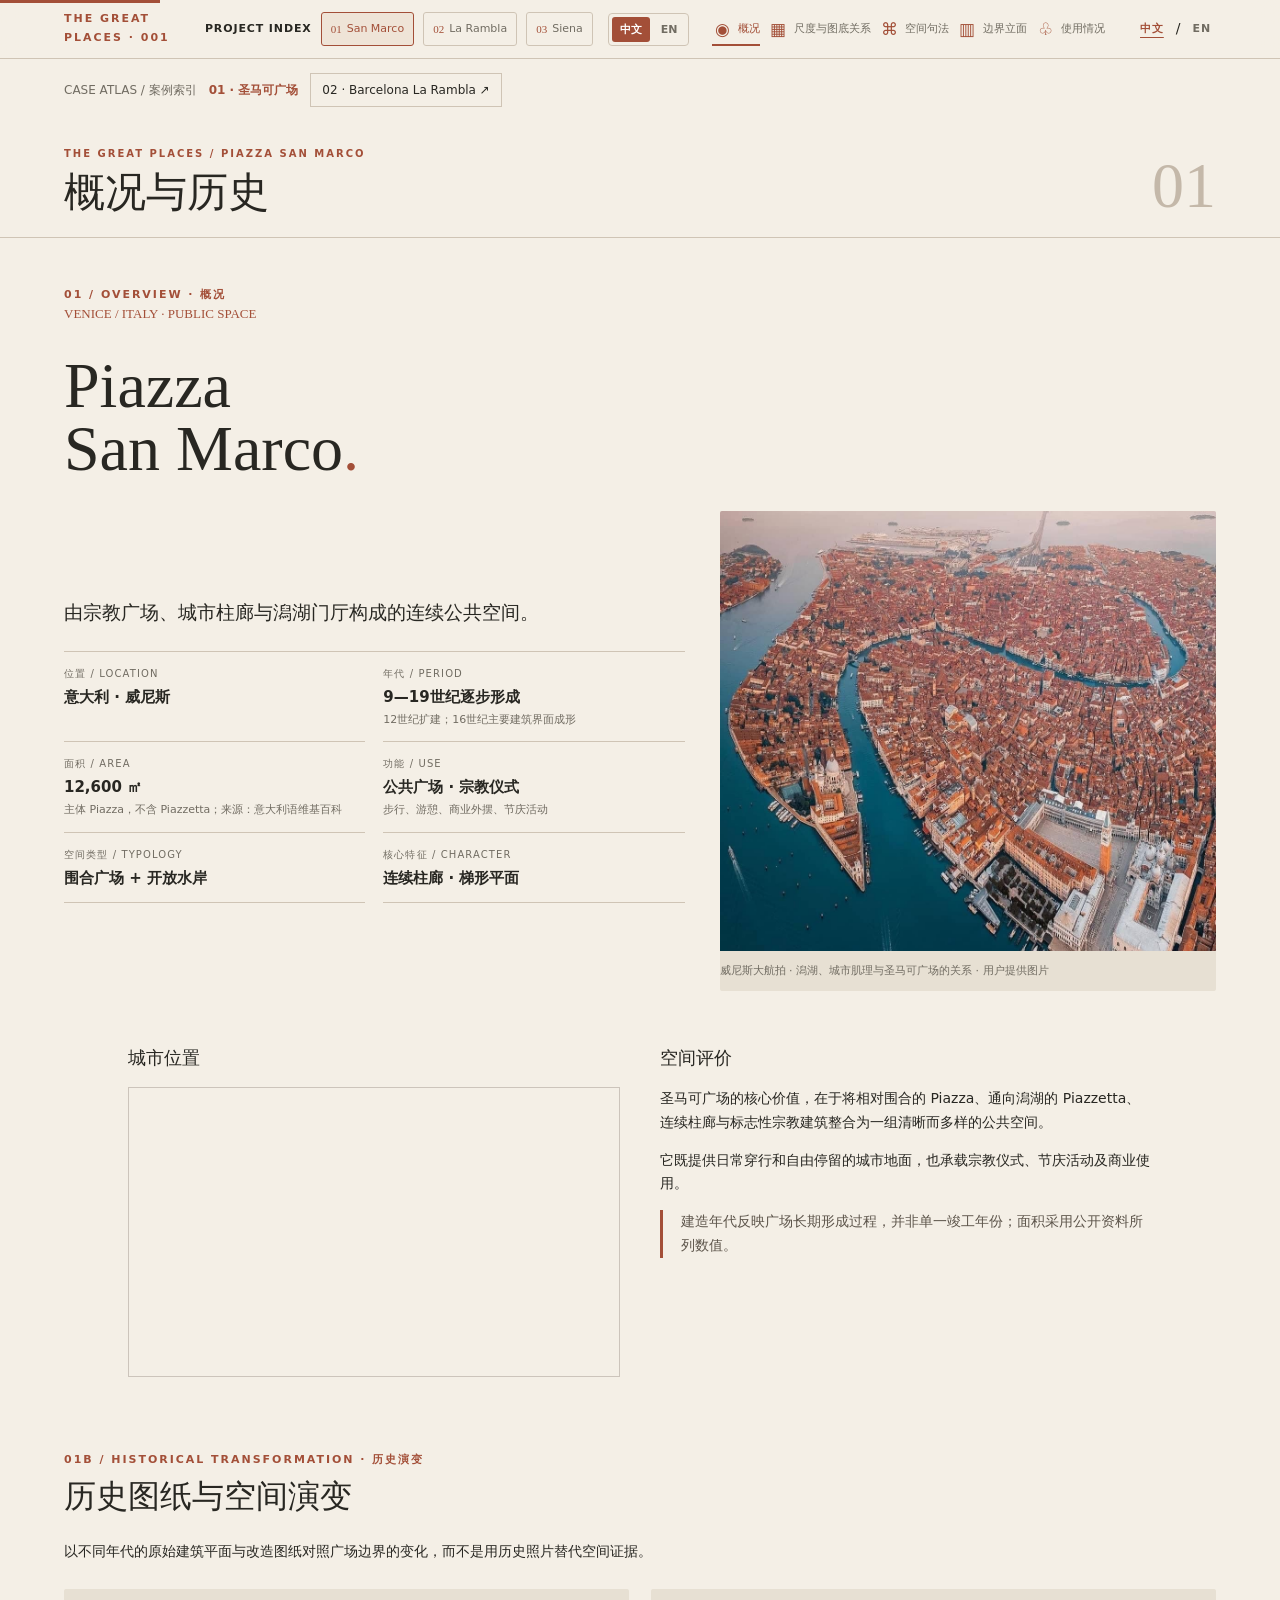
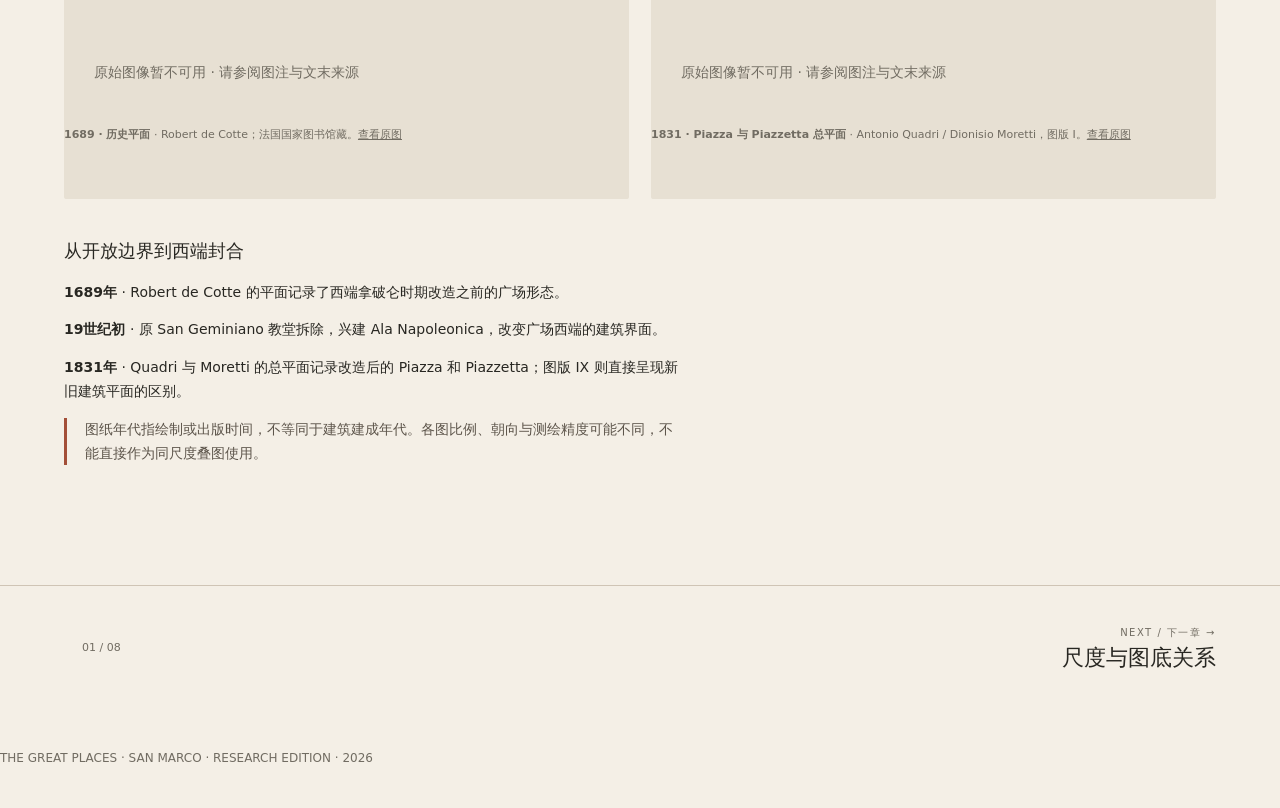
==== commit 96ee8463: "Add persistent Chinese-English language selector and English section navigation and summaries" ====
--- a/docs/index.html
+++ b/docs/index.html
@@ -109,7 +109,7 @@
 .syntax-layer-state.is-active{color:#5b6e53;font-weight:600}
 </style><style>
 .syntax-readability{margin:32px 0 20px}.syntax-simple-grid{display:grid;grid-template-columns:repeat(2,minmax(0,1fr));gap:18px;margin:20px 0}.syntax-simple-card{margin:0;border:1px solid var(--line);background:#f7f3ed;overflow:hidden}.syntax-simple-card svg{display:block;width:100%;height:auto}.syntax-simple-head{display:flex;justify-content:space-between;gap:10px;align-items:baseline;padding:16px 18px 12px}.syntax-simple-head span{font-size:11px;color:var(--rust);letter-spacing:.08em}.syntax-simple-head strong{font-size:16px;font-weight:600}.syntax-simple-card figcaption{padding:14px 18px 18px;font-size:13px;line-height:1.65;border-top:1px solid var(--line)}.syntax-simple-card figcaption span{display:block;font-size:11px;color:var(--muted);margin-top:6px}.syntax-simple-caution{font-size:12px;color:var(--muted);max-width:780px}@media(max-width:720px){.syntax-simple-grid{grid-template-columns:1fr}.syntax-simple-head{flex-wrap:wrap}}
-</style><style id="global-case-index-style">.global-case-index{display:flex;align-items:center;gap:9px;flex:0 0 auto;font-size:11px;white-space:nowrap}.global-case-index a{text-decoration:none;color:var(--muted);padding:7px 9px;border:1px solid var(--line);border-radius:3px;display:inline-flex;align-items:center;gap:5px}.global-case-index a:hover,.global-case-index a[aria-current="page"]{color:var(--rust);border-color:var(--rust);background:#efe4d7}.global-case-index .case-number{font-family:Georgia,serif;color:var(--rust)}.global-case-index-label{font-weight:700;letter-spacing:.08em;color:var(--ink)}@media(max-width:1250px){.global-case-index{overflow-x:auto;max-width:100%;width:100%;padding-bottom:6px}.global-case-index-label{display:none}header .inner,header .wrap{flex-wrap:wrap;padding-top:8px;padding-bottom:7px}header nav{width:100%}}@media(max-width:650px){.global-case-index a{padding:6px;font-size:10px}.global-case-index{gap:4px}header .inner,header .wrap{gap:4px}}</style></head><body><div id="read-progress" aria-hidden="true"></div><header><div class="container inner"><strong class="eyebrow">THE GREAT PLACES · 001</strong><div class="global-case-index" role="navigation" aria-label="所有研究项目"><span class="global-case-index-label">PROJECT INDEX</span><a href="index.html" aria-current="page"><span class="case-number">01</span> San Marco</a><a href="cases/la-rambla.html" ><span class="case-number">02</span> La Rambla</a><a href="cases/piazza-del-campo.html" ><span class="case-number">03</span> Siena</a></div><nav aria-label="章节快速跳转"><a href="#intro" title="概况" aria-label="概况"><span class="nav-icon" aria-hidden="true">◉</span><span class="nav-label">概况</span></a><a href="#scale" title="尺度与图底关系" aria-label="尺度与图底关系"><span class="nav-icon" aria-hidden="true">▦</span><span class="nav-label">尺度与图底关系</span></a><a href="#syntax" title="空间句法" aria-label="空间句法"><span class="nav-icon" aria-hidden="true">⌘</span><span class="nav-label">空间句法</span></a><a href="#boundary" title="边界立面" aria-label="边界立面"><span class="nav-icon" aria-hidden="true">▥</span><span class="nav-label">边界立面</span></a><a href="#life" title="使用情况" aria-label="使用情况"><span class="nav-icon" aria-hidden="true">♧</span><span class="nav-label">使用情况</span></a><a href="#climate" title="气候与水患" aria-label="气候与水患"><span class="nav-icon" aria-hidden="true">≈</span><span class="nav-label">气候与水患</span></a><a href="#conclusion" title="评价总结" aria-label="评价总结"><span class="nav-icon" aria-hidden="true">◎</span><span class="nav-label">评价总结</span></a><a class="factsheet-nav" href="#factsheet" title="Factsheet / 一页档案">PDF</a></nav></div></header>
+</style><style id="global-case-index-style">.global-case-index{display:flex;align-items:center;gap:9px;flex:0 0 auto;font-size:11px;white-space:nowrap}.global-case-index a{text-decoration:none;color:var(--muted);padding:7px 9px;border:1px solid var(--line);border-radius:3px;display:inline-flex;align-items:center;gap:5px}.global-case-index a:hover,.global-case-index a[aria-current="page"]{color:var(--rust);border-color:var(--rust);background:#efe4d7}.global-case-index .case-number{font-family:Georgia,serif;color:var(--rust)}.global-case-index-label{font-weight:700;letter-spacing:.08em;color:var(--ink)}@media(max-width:1250px){.global-case-index{overflow-x:auto;max-width:100%;width:100%;padding-bottom:6px}.global-case-index-label{display:none}header .inner,header .wrap{flex-wrap:wrap;padding-top:8px;padding-bottom:7px}header nav{width:100%}}@media(max-width:650px){.global-case-index a{padding:6px;font-size:10px}.global-case-index{gap:4px}header .inner,header .wrap{gap:4px}}</style><style id="bilingual-site-style">.site-language-switch{display:inline-flex;align-items:center;gap:3px;flex:0 0 auto;border:1px solid var(--line);border-radius:4px;padding:3px;margin-right:8px}.site-language-switch button{background:transparent;border:0;color:var(--muted);font:700 11px system-ui;cursor:pointer;padding:5px 8px}.site-language-switch button[aria-pressed="true"]{background:var(--rust);color:white;border-radius:3px}.en-section-intro{display:none;margin:0 0 25px;padding:13px 18px;border-left:3px solid var(--rust);background:#eee7db;color:var(--ink)}html[data-language="en"] .en-section-intro{display:block}html[data-language="en"] .global-case-index-label::after{content:" · ALL CASES"}@media(max-width:750px){.site-language-switch{margin:5px 0}}</style></head><body><div id="read-progress" aria-hidden="true"></div><header><div class="container inner"><strong class="eyebrow">THE GREAT PLACES · 001</strong><div class="global-case-index" role="navigation" aria-label="所有研究项目"><span class="global-case-index-label">PROJECT INDEX</span><a href="index.html" aria-current="page"><span class="case-number">01</span> San Marco</a><a href="cases/la-rambla.html" ><span class="case-number">02</span> La Rambla</a><a href="cases/piazza-del-campo.html" ><span class="case-number">03</span> Siena</a></div><div class="site-language-switch" role="group" aria-label="Language / 语言"><button type="button" data-lang="zh" aria-pressed="true">中文</button><button type="button" data-lang="en" aria-pressed="false">EN</button></div><nav aria-label="章节快速跳转"><a href="#intro" title="概况" aria-label="概况"><span class="nav-icon" aria-hidden="true">◉</span><span class="nav-label">概况</span></a><a href="#scale" title="尺度与图底关系" aria-label="尺度与图底关系"><span class="nav-icon" aria-hidden="true">▦</span><span class="nav-label">尺度与图底关系</span></a><a href="#syntax" title="空间句法" aria-label="空间句法"><span class="nav-icon" aria-hidden="true">⌘</span><span class="nav-label">空间句法</span></a><a href="#boundary" title="边界立面" aria-label="边界立面"><span class="nav-icon" aria-hidden="true">▥</span><span class="nav-label">边界立面</span></a><a href="#life" title="使用情况" aria-label="使用情况"><span class="nav-icon" aria-hidden="true">♧</span><span class="nav-label">使用情况</span></a><a href="#climate" title="气候与水患" aria-label="气候与水患"><span class="nav-icon" aria-hidden="true">≈</span><span class="nav-label">气候与水患</span></a><a href="#conclusion" title="评价总结" aria-label="评价总结"><span class="nav-icon" aria-hidden="true">◎</span><span class="nav-label">评价总结</span></a><a class="factsheet-nav" href="#factsheet" title="Factsheet / 一页档案">PDF</a></nav></div></header>
 <div class="case-switcher" style="max-width:1360px;margin:14px auto 0;padding:0 5vw;display:flex;gap:12px;align-items:center;flex-wrap:wrap;font-size:12px"><span style="color:var(--muted)">CASE ATLAS / 案例索引</span><strong style="color:var(--rust)">01 · 圣马可广场</strong><a href="./cases/la-rambla.html" style="padding:6px 11px;border:1px solid var(--line);text-decoration:none">02 · Barcelona La Rambla ↗</a></div><main><section class="hero container" id="intro"><div class="eyebrow">01 / OVERVIEW · 概况</div><div class="chapter-index">VENICE / ITALY · PUBLIC SPACE</div><h1>Piazza<br>San Marco<span style="color:var(--rust)">.</span></h1><div class="hero-grid"><div><p class="punchline">由宗教广场、城市柱廊与潟湖门厅构成的连续公共空间。</p><div class="fact-grid"><div><span>位置 / LOCATION</span><strong>意大利 · 威尼斯</strong></div><div><span>年代 / PERIOD</span><strong>9—19世纪逐步形成</strong><small>12世纪扩建；16世纪主要建筑界面成形</small></div><div><span>面积 / AREA</span><strong>12,600 ㎡</strong><small>主体 Piazza，不含 Piazzetta；来源：意大利语维基百科</small></div><div><span>功能 / USE</span><strong>公共广场 · 宗教仪式</strong><small>步行、游憩、商业外摆、节庆活动</small></div><div><span>空间类型 / TYPOLOGY</span><strong>围合广场 + 开放水岸</strong></div><div><span>核心特征 / CHARACTER</span><strong>连续柱廊 · 梯形平面</strong></div></div></div><figure class="media"><img class="hero-image" alt="威尼斯大航拍：潟湖、城市肌理与圣马可广场的整体区位" src="venice-urban-aerial.jpg"><figcaption>威尼斯大航拍 · 潟湖、城市肌理与圣马可广场的关系 · 用户提供图片</figcaption></figure></div><div class="container"><div class="overview-grid"><div><h3>城市位置</h3><iframe class="map-frame" loading="lazy" title="圣马可广场地理位置" src="https://www.google.com/maps?q=Piazza+San+Marco+Venice&output=embed" referrerpolicy="no-referrer-when-downgrade"></iframe></div><div><h3>空间评价</h3><p>圣马可广场的核心价值，在于将相对围合的 Piazza、通向潟湖的 Piazzetta、连续柱廊与标志性宗教建筑整合为一组清晰而多样的公共空间。</p><p>它既提供日常穿行和自由停留的城市地面，也承载宗教仪式、节庆活动及商业使用。</p><p class="note">建造年代反映广场长期形成过程，并非单一竣工年份；面积采用公开资料所列数值。</p></div></div></div></section><section id="history"><div class="container"><div class="eyebrow">01B / HISTORICAL TRANSFORMATION · 历史演变</div><h2>历史图纸与空间演变</h2><p>以不同年代的原始建筑平面与改造图纸对照广场边界的变化，而不是用历史照片替代空间证据。</p><div class="plan-pair"><figure class="media"><img loading="lazy" class="large-plan" alt="Robert de Cotte 1689年圣马可广场历史平面原图" style="transform:rotate(180deg)" src="https://commons.wikimedia.org/wiki/Special:FilePath/Venise%20-%20plan%20de%20la%20place%20Saint-Marc%20-%20dessin%20-%20Robert%20de%20Cotte%20-%20btv1b550007529%20(1%20of%202).jpg?width=1000"><figcaption><strong>1689 · 历史平面</strong> · Robert de Cotte；法国国家图书馆藏。<a href="https://commons.wikimedia.org/wiki/File:Venise%20-%20plan%20de%20la%20place%20Saint-Marc%20-%20dessin%20-%20Robert%20de%20Cotte%20-%20btv1b550007529%20(1%20of%202).jpg" target="_blank" rel="noopener">查看原图</a></figcaption></figure><figure class="media"><img loading="lazy" class="large-plan" alt="1831年 Quadri Moretti 圣马可广场及Piazzetta完整平面图" src="https://commons.wikimedia.org/wiki/Special:FilePath/Quadri-Moretti%2C%20Piazza%20San%20Marco%20(1831)%2C%2001.jpg?width=1100"><figcaption><strong>1831 · Piazza 与 Piazzetta 总平面</strong> · Antonio Quadri / Dionisio Moretti，图版 I。<a href="https://commons.wikimedia.org/wiki/File:Quadri-Moretti%2C%20Piazza%20San%20Marco%20(1831)%2C%2001.jpg" target="_blank" rel="noopener">查看原图</a></figcaption></figure></div><div class="split"><div><h3>从开放边界到西端封合</h3><p><strong>1689年</strong> · Robert de Cotte 的平面记录了西端拿破仑时期改造之前的广场形态。</p><p><strong>19世纪初</strong> · 原 San Geminiano 教堂拆除，兴建 Ala Napoleonica，改变广场西端的建筑界面。</p><p><strong>1831年</strong> · Quadri 与 Moretti 的总平面记录改造后的 Piazza 和 Piazzetta；图版 IX 则直接呈现新旧建筑平面的区别。</p><p class="note">图纸年代指绘制或出版时间，不等同于建筑建成年代。各图比例、朝向与测绘精度可能不同，不能直接作为同尺度叠图使用。</p></div></div></div></section><section id="scale"><div class="container"><div class="eyebrow">02 / SCALE · 尺度与形态</div><h2>从广场到水岸的序列</h2><div class="split"><div><p>狭窄街巷进入 Piazza 时，视域骤然展开；沿钟楼转向 Piazzetta，空间再次向潟湖开放。这是一个具有方向性、边界差异和多重终点的空间系统。</p><div class="metric"><div><strong>12,600㎡</strong><small>Piazza 面积 · 意大利语维基百科</small></div><div><strong>≈175m</strong><small>文献所述 Piazza 长度</small></div><div><strong>≈56m</strong><small>西端近似宽度</small></div><div><strong>≈81m</strong><small>东端近似宽度</small></div></div><p class="note">长度和宽度为公开资料所述近似尺寸；面积采用意大利语维基百科所列 12,600㎡，不含 Piazzetta，不由长宽推算。</p></div><figure class="media"><img class="large-plan" loading="lazy" alt="圣马可广场与Piazzetta现状卫星俯视图，展示梯形广场及水岸关系" src="san-marco-satellite-plan.jpg"><figcaption>现状卫星俯视 · Piazza 梯形轮廓、Piazzetta 与潟湖的空间关系 · 用户提供图片</figcaption></figure></div></div></section><section id="figure-ground"><div class="container"><div class="eyebrow">02B / PLANS · 平面资料</div><h2>圣马可广场平面</h2><div class="eyebrow" style="margin-top:20px">ORIENTATION / 真实方位</div><figure class="media" style="margin-top:14px"><div style="position:relative;isolation:isolate"><iframe title="圣马可广场正北朝上地理地图" loading="lazy" style="display:block;width:100%;height:470px;border:0" src="https://www.google.com/maps?q=45.4342,12.3387&amp;z=17&amp;output=embed" referrerpolicy="no-referrer-when-downgrade"></iframe><div aria-label="指北针：上方为正北" style="position:absolute;top:18px;right:18px;background:rgba(244,239,230,.96);border:1px solid #cfc4b5;padding:10px 13px;text-align:center;pointer-events:none;box-shadow:0 2px 12px #0002"><div style="font:700 13px Georgia,serif;letter-spacing:.1em;color:#a34f38">N</div><svg viewBox="0 0 36 62" width="36" height="62" role="img" aria-label="正北方向箭头"><path d="M18 2 L7 37 L18 30 L29 37 Z" fill="#a34f38" stroke="#282722" stroke-width="1.2"/><path d="M18 30 L18 58" stroke="#282722" stroke-width="2"/></svg><div style="font-size:10px;letter-spacing:.05em">正北 ↑</div></div></div><figcaption><strong>地理方位地图</strong> · 圣马可广场与周边城市街巷；标准二维地图，正北朝上。指北针仅适用于本地图，不代表下方历史图纸或分析图的方向。</figcaption></figure><div class="plan-pair"><figure class="media"><img loading="lazy" class="large-plan" alt="圣马可广场及Piazzetta建筑与开放空间平面图" src="https://commons.wikimedia.org/wiki/Special:FilePath/Diagram-Piazza%20San%20Marco.jpg?width=1000"><figcaption><strong>建筑与空地平面</strong> — Piazza 与 Piazzetta 的空间衔接。<a href="https://commons.wikimedia.org/wiki/File:Diagram-Piazza_San_Marco.jpg" target="_blank" rel="noopener">原图与许可</a></figcaption></figure><figure class="media"><img loading="lazy" class="large-plan" alt="圣马可广场与Piazzetta的区位及空间边界分析图" src="san-marco-context-map.jpg"><figcaption><strong>区位与空间边界</strong> — Piazza、Piazzetta 与周边建筑的关系 · 用户提供图片</figcaption></figure></div><p>主体 Piazza 的梯形空间由两侧连续柱廊围合，东端以圣马可大教堂为视觉终点；Piazzetta 向南连接潟湖，形成方向与边界性质不同的第二处公共空间。</p></div></section><section id="syntax"><div class="container">
 <div class="eyebrow">03 / SPACE SYNTAX · 空间句法</div>
 <h2>为什么这里既是目的地，也是城市通道？</h2>
@@ -636,4 +636,4 @@
 }
 load();
 })();
-</script></body></html>+</script><script id="bilingual-site-script">(function(){const sections={"intro":["Overview","A monumental civic space shaped by Venice’s religious, political, and maritime history."],"history":["History","The square evolved through successive phases of urban construction and ceremonial use."],"scale":["Scale and Urban Form","Plans, dimensions, sections, and figure–ground relationships reveal its spatial proportions."],"syntax":["Spatial Network","Connectivity and visibility analysis of the square and surrounding streets."],"boundary":["Edges and Facades","Arcades, architectural elevations, building heights, and the enclosure of the square."],"life":["Public Life","Daily use, gatherings, festivals, and the relationship between built form and activity."],"climate":["Climate and Flooding","Tidal flooding, microclimate, and adaptation of Venice’s public realm."],"conclusion":["Assessment","An architectural evaluation of enclosure, richness, connectivity, and nature."],"sources":["Sources","Primary references, image credits, and research documentation."],"factsheet":["Factsheet","A concise reference sheet for the case study."],"siena-comparison":["Comparison with Siena","Comparing Venice’s monumental square with Siena’s topographic civic room."]};const sectionTitles={};for(const [id,v] of Object.entries(sections)){const sec=document.getElementById(id);if(!sec)continue;const h=sec.querySelector('h2');if(h){sectionTitles[id]=h.textContent;h.dataset.zh=h.textContent;h.dataset.en=v[0]}let intro=sec.querySelector(':scope > .container > .en-section-intro, :scope > .wrap > .en-section-intro');if(!intro){intro=document.createElement('p');intro.className='en-section-intro';intro.textContent=v[1];const container=sec.querySelector('.container,.wrap')||sec;const heading=container.querySelector('h2');if(heading)heading.insertAdjacentElement('afterend',intro);else container.prepend(intro)}}const btns=document.querySelectorAll('.site-language-switch button');function apply(lang){document.documentElement.dataset.language=lang;document.documentElement.lang=lang==='en'?'en':'zh';for(const [id,v] of Object.entries(sections)){const sec=document.getElementById(id);if(!sec)continue;const h=sec.querySelector('h2');if(h&&h.dataset.zh)h.textContent=lang==='en'?h.dataset.en:h.dataset.zh}for(const a of document.querySelectorAll('header nav a[href^="#"]')){const id=a.getAttribute('href').slice(1),item=sections[id];if(!item)continue;const label=a.querySelector('.nav-label');if(label){if(!label.dataset.zh)label.dataset.zh=label.textContent;label.textContent=lang==='en'?item[0]:label.dataset.zh}else if(!a.querySelector('.nav-icon')){if(!a.dataset.zh)a.dataset.zh=a.textContent;a.textContent=lang==='en'?item[0]:a.dataset.zh}}btns.forEach(b=>b.setAttribute('aria-pressed',String(b.dataset.lang===lang)));try{localStorage.setItem('great-places-language',lang)}catch(e){}}btns.forEach(b=>b.addEventListener('click',()=>apply(b.dataset.lang)));let lang='zh';try{lang=localStorage.getItem('great-places-language')||'zh'}catch(e){}apply(lang==='en'?'en':'zh')})();</script></body></html>
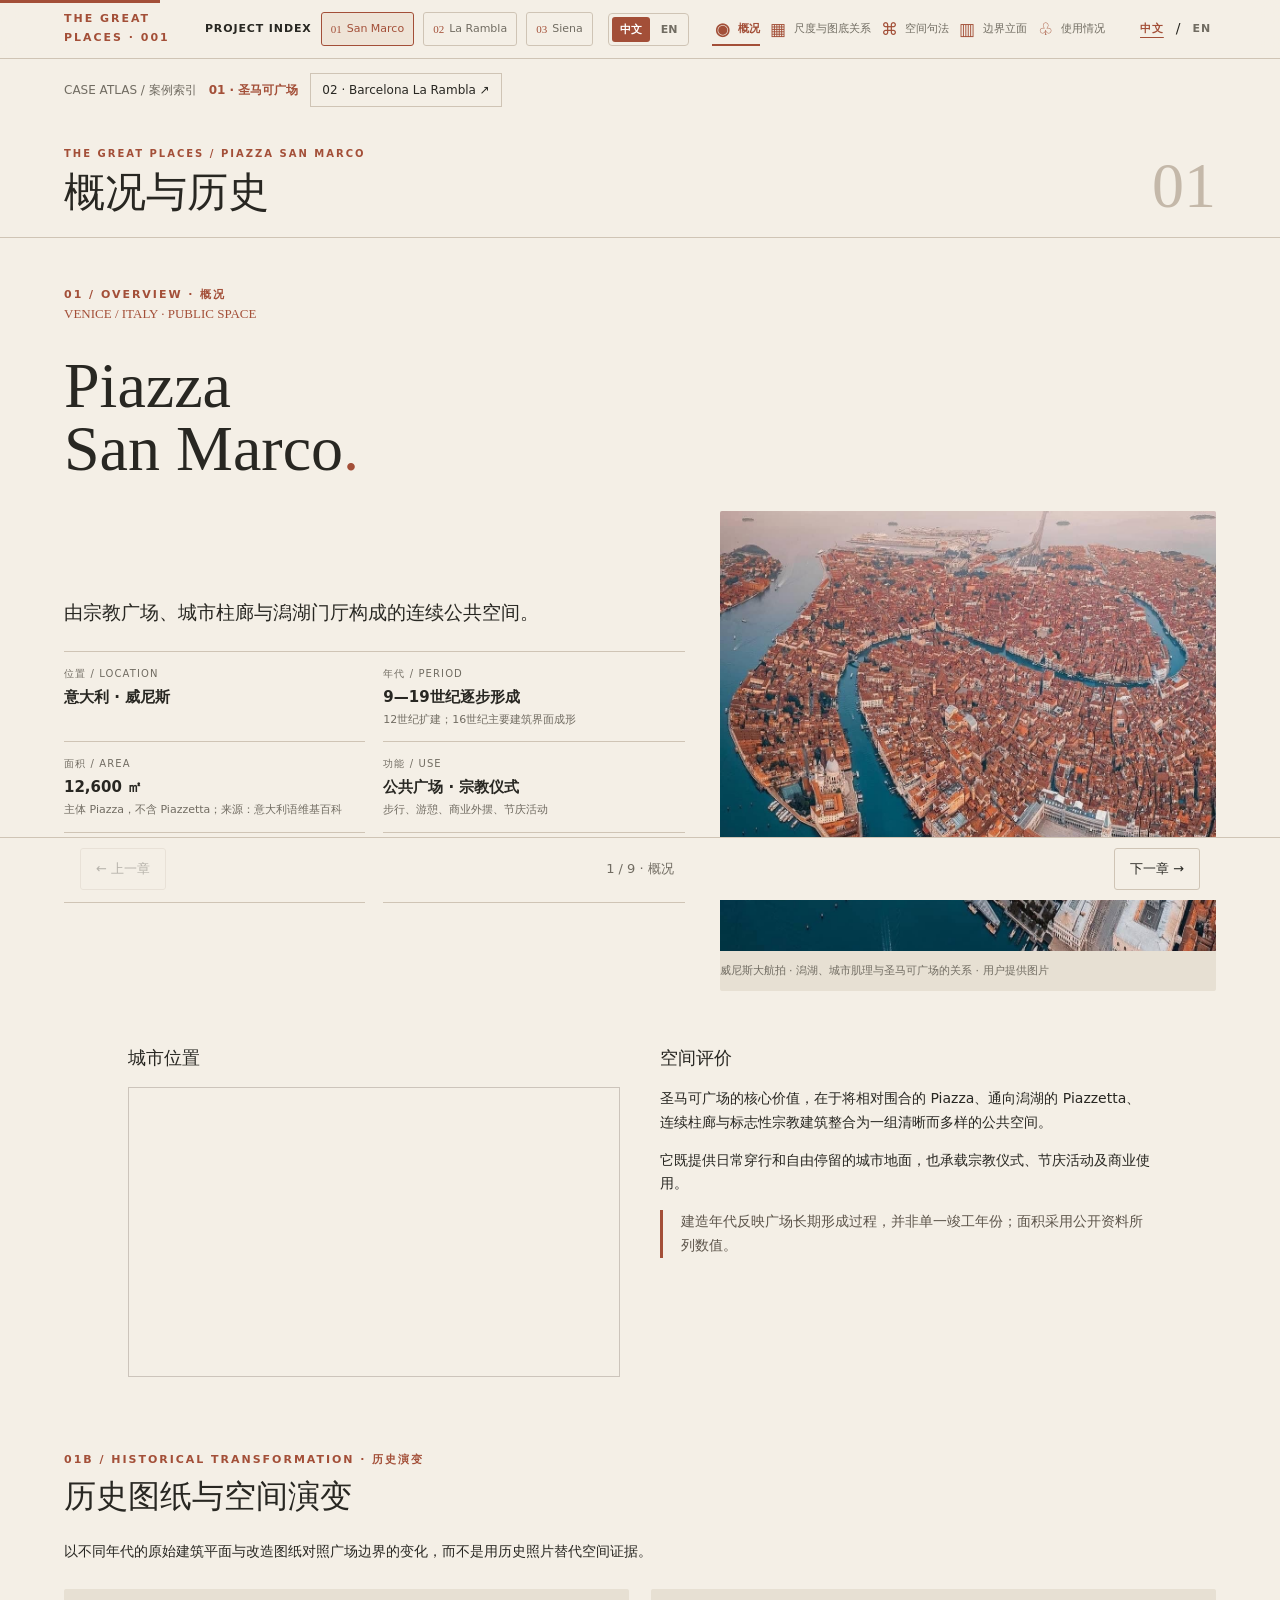
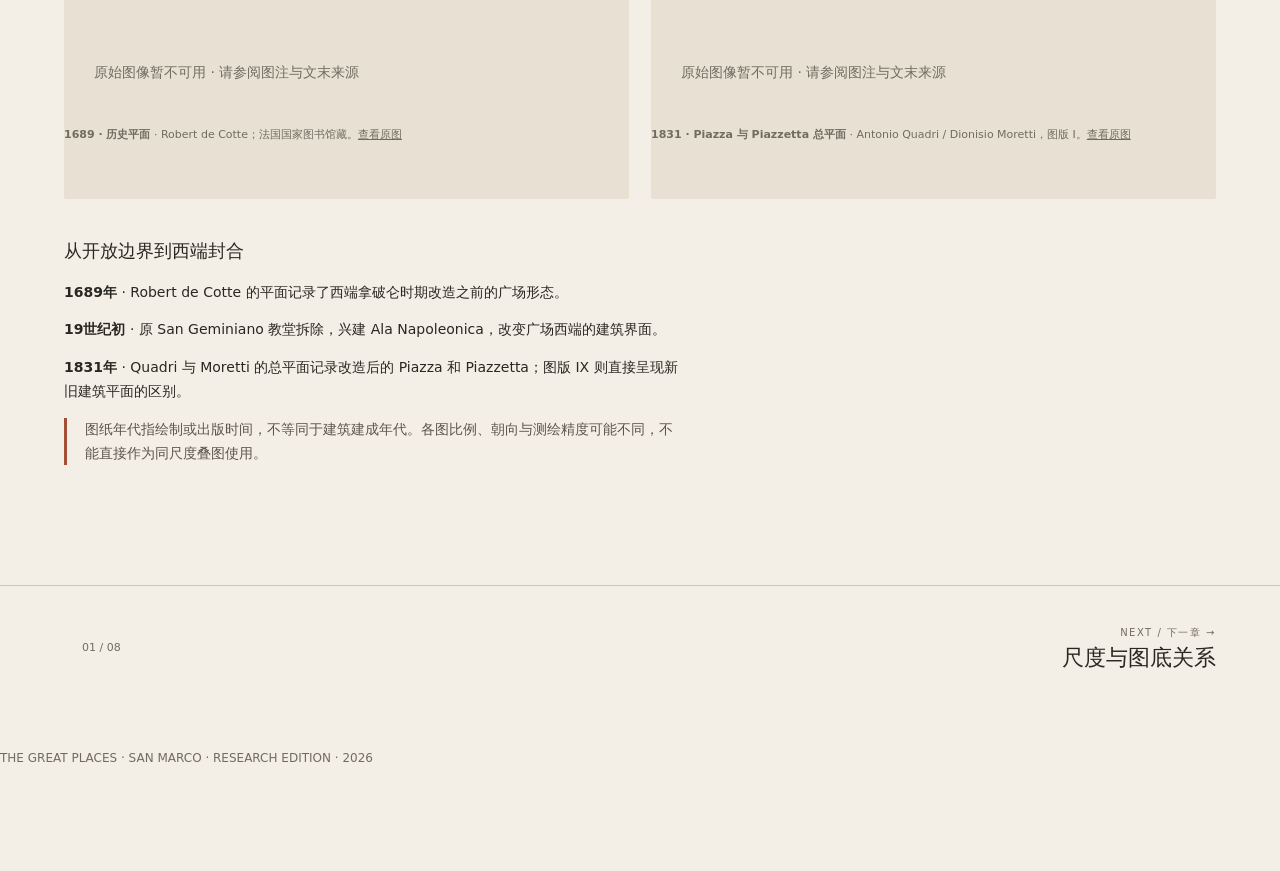
==== commit 5271e76a: "Unify cases 01 and 03 with shared paginated chapter navigation, typography and duplicate media clean" ====
--- a/docs/index.html
+++ b/docs/index.html
@@ -109,7 +109,15 @@
 .syntax-layer-state.is-active{color:#5b6e53;font-weight:600}
 </style><style>
 .syntax-readability{margin:32px 0 20px}.syntax-simple-grid{display:grid;grid-template-columns:repeat(2,minmax(0,1fr));gap:18px;margin:20px 0}.syntax-simple-card{margin:0;border:1px solid var(--line);background:#f7f3ed;overflow:hidden}.syntax-simple-card svg{display:block;width:100%;height:auto}.syntax-simple-head{display:flex;justify-content:space-between;gap:10px;align-items:baseline;padding:16px 18px 12px}.syntax-simple-head span{font-size:11px;color:var(--rust);letter-spacing:.08em}.syntax-simple-head strong{font-size:16px;font-weight:600}.syntax-simple-card figcaption{padding:14px 18px 18px;font-size:13px;line-height:1.65;border-top:1px solid var(--line)}.syntax-simple-card figcaption span{display:block;font-size:11px;color:var(--muted);margin-top:6px}.syntax-simple-caution{font-size:12px;color:var(--muted);max-width:780px}@media(max-width:720px){.syntax-simple-grid{grid-template-columns:1fr}.syntax-simple-head{flex-wrap:wrap}}
-</style><style id="global-case-index-style">.global-case-index{display:flex;align-items:center;gap:9px;flex:0 0 auto;font-size:11px;white-space:nowrap}.global-case-index a{text-decoration:none;color:var(--muted);padding:7px 9px;border:1px solid var(--line);border-radius:3px;display:inline-flex;align-items:center;gap:5px}.global-case-index a:hover,.global-case-index a[aria-current="page"]{color:var(--rust);border-color:var(--rust);background:#efe4d7}.global-case-index .case-number{font-family:Georgia,serif;color:var(--rust)}.global-case-index-label{font-weight:700;letter-spacing:.08em;color:var(--ink)}@media(max-width:1250px){.global-case-index{overflow-x:auto;max-width:100%;width:100%;padding-bottom:6px}.global-case-index-label{display:none}header .inner,header .wrap{flex-wrap:wrap;padding-top:8px;padding-bottom:7px}header nav{width:100%}}@media(max-width:650px){.global-case-index a{padding:6px;font-size:10px}.global-case-index{gap:4px}header .inner,header .wrap{gap:4px}}</style><style id="bilingual-site-style">.site-language-switch{display:inline-flex;align-items:center;gap:3px;flex:0 0 auto;border:1px solid var(--line);border-radius:4px;padding:3px;margin-right:8px}.site-language-switch button{background:transparent;border:0;color:var(--muted);font:700 11px system-ui;cursor:pointer;padding:5px 8px}.site-language-switch button[aria-pressed="true"]{background:var(--rust);color:white;border-radius:3px}.en-section-intro{display:none;margin:0 0 25px;padding:13px 18px;border-left:3px solid var(--rust);background:#eee7db;color:var(--ink)}html[data-language="en"] .en-section-intro{display:block}html[data-language="en"] .global-case-index-label::after{content:" · ALL CASES"}@media(max-width:750px){.site-language-switch{margin:5px 0}}</style></head><body><div id="read-progress" aria-hidden="true"></div><header><div class="container inner"><strong class="eyebrow">THE GREAT PLACES · 001</strong><div class="global-case-index" role="navigation" aria-label="所有研究项目"><span class="global-case-index-label">PROJECT INDEX</span><a href="index.html" aria-current="page"><span class="case-number">01</span> San Marco</a><a href="cases/la-rambla.html" ><span class="case-number">02</span> La Rambla</a><a href="cases/piazza-del-campo.html" ><span class="case-number">03</span> Siena</a></div><div class="site-language-switch" role="group" aria-label="Language / 语言"><button type="button" data-lang="zh" aria-pressed="true">中文</button><button type="button" data-lang="en" aria-pressed="false">EN</button></div><nav aria-label="章节快速跳转"><a href="#intro" title="概况" aria-label="概况"><span class="nav-icon" aria-hidden="true">◉</span><span class="nav-label">概况</span></a><a href="#scale" title="尺度与图底关系" aria-label="尺度与图底关系"><span class="nav-icon" aria-hidden="true">▦</span><span class="nav-label">尺度与图底关系</span></a><a href="#syntax" title="空间句法" aria-label="空间句法"><span class="nav-icon" aria-hidden="true">⌘</span><span class="nav-label">空间句法</span></a><a href="#boundary" title="边界立面" aria-label="边界立面"><span class="nav-icon" aria-hidden="true">▥</span><span class="nav-label">边界立面</span></a><a href="#life" title="使用情况" aria-label="使用情况"><span class="nav-icon" aria-hidden="true">♧</span><span class="nav-label">使用情况</span></a><a href="#climate" title="气候与水患" aria-label="气候与水患"><span class="nav-icon" aria-hidden="true">≈</span><span class="nav-label">气候与水患</span></a><a href="#conclusion" title="评价总结" aria-label="评价总结"><span class="nav-icon" aria-hidden="true">◎</span><span class="nav-label">评价总结</span></a><a class="factsheet-nav" href="#factsheet" title="Factsheet / 一页档案">PDF</a></nav></div></header>
+</style><style id="global-case-index-style">.global-case-index{display:flex;align-items:center;gap:9px;flex:0 0 auto;font-size:11px;white-space:nowrap}.global-case-index a{text-decoration:none;color:var(--muted);padding:7px 9px;border:1px solid var(--line);border-radius:3px;display:inline-flex;align-items:center;gap:5px}.global-case-index a:hover,.global-case-index a[aria-current="page"]{color:var(--rust);border-color:var(--rust);background:#efe4d7}.global-case-index .case-number{font-family:Georgia,serif;color:var(--rust)}.global-case-index-label{font-weight:700;letter-spacing:.08em;color:var(--ink)}@media(max-width:1250px){.global-case-index{overflow-x:auto;max-width:100%;width:100%;padding-bottom:6px}.global-case-index-label{display:none}header .inner,header .wrap{flex-wrap:wrap;padding-top:8px;padding-bottom:7px}header nav{width:100%}}@media(max-width:650px){.global-case-index a{padding:6px;font-size:10px}.global-case-index{gap:4px}header .inner,header .wrap{gap:4px}}</style><style id="bilingual-site-style">.site-language-switch{display:inline-flex;align-items:center;gap:3px;flex:0 0 auto;border:1px solid var(--line);border-radius:4px;padding:3px;margin-right:8px}.site-language-switch button{background:transparent;border:0;color:var(--muted);font:700 11px system-ui;cursor:pointer;padding:5px 8px}.site-language-switch button[aria-pressed="true"]{background:var(--rust);color:white;border-radius:3px}.en-section-intro{display:none;margin:0 0 25px;padding:13px 18px;border-left:3px solid var(--rust);background:#eee7db;color:var(--ink)}html[data-language="en"] .en-section-intro{display:block}html[data-language="en"] .global-case-index-label::after{content:" · ALL CASES"}@media(max-width:750px){.site-language-switch{margin:5px 0}}</style><style id="great-places-paged-v1">
+body.gp-paged main section[id],body.gp-paged section[id]{display:none!important}
+body.gp-paged section[id].gp-current{display:block!important}
+.gp-pagebar{position:sticky;bottom:0;z-index:100;background:var(--paper,#f4efe6);border-top:1px solid var(--line,#cfc4b5);padding:10px max(16px,calc((100vw - 1120px)/2));display:flex;align-items:center;justify-content:space-between;gap:12px;font-size:13px}
+.gp-pagebar button{border:1px solid var(--line,#cfc4b5);background:transparent;color:inherit;padding:9px 15px;cursor:pointer;border-radius:3px;font:inherit}
+.gp-pagebar button:disabled{opacity:.3;cursor:default}.gp-pagebar .gp-progress{color:var(--muted,#716c62);text-align:center}
+body.gp-paged header nav a[aria-current="page"]{color:var(--rust,#a34f38);font-weight:700}
+@media(max-width:600px){.gp-pagebar{padding:8px 12px}.gp-pagebar button{padding:9px}.gp-pagebar .gp-progress{font-size:11px}}
+</style></head><body><div id="read-progress" aria-hidden="true"></div><header><div class="container inner"><strong class="eyebrow">THE GREAT PLACES · 001</strong><div class="global-case-index" role="navigation" aria-label="所有研究项目"><span class="global-case-index-label">PROJECT INDEX</span><a href="index.html" aria-current="page"><span class="case-number">01</span> San Marco</a><a href="cases/la-rambla.html" ><span class="case-number">02</span> La Rambla</a><a href="cases/piazza-del-campo.html" ><span class="case-number">03</span> Siena</a></div><div class="site-language-switch" role="group" aria-label="Language / 语言"><button type="button" data-lang="zh" aria-pressed="true">中文</button><button type="button" data-lang="en" aria-pressed="false">EN</button></div><nav aria-label="章节快速跳转"><a href="#intro" title="概况" aria-label="概况"><span class="nav-icon" aria-hidden="true">◉</span><span class="nav-label">概况</span></a><a href="#scale" title="尺度与图底关系" aria-label="尺度与图底关系"><span class="nav-icon" aria-hidden="true">▦</span><span class="nav-label">尺度与图底关系</span></a><a href="#syntax" title="空间句法" aria-label="空间句法"><span class="nav-icon" aria-hidden="true">⌘</span><span class="nav-label">空间句法</span></a><a href="#boundary" title="边界立面" aria-label="边界立面"><span class="nav-icon" aria-hidden="true">▥</span><span class="nav-label">边界立面</span></a><a href="#life" title="使用情况" aria-label="使用情况"><span class="nav-icon" aria-hidden="true">♧</span><span class="nav-label">使用情况</span></a><a href="#climate" title="气候与水患" aria-label="气候与水患"><span class="nav-icon" aria-hidden="true">≈</span><span class="nav-label">气候与水患</span></a><a href="#conclusion" title="评价总结" aria-label="评价总结"><span class="nav-icon" aria-hidden="true">◎</span><span class="nav-label">评价总结</span></a><a class="factsheet-nav" href="#factsheet" title="Factsheet / 一页档案">PDF</a></nav></div></header>
 <div class="case-switcher" style="max-width:1360px;margin:14px auto 0;padding:0 5vw;display:flex;gap:12px;align-items:center;flex-wrap:wrap;font-size:12px"><span style="color:var(--muted)">CASE ATLAS / 案例索引</span><strong style="color:var(--rust)">01 · 圣马可广场</strong><a href="./cases/la-rambla.html" style="padding:6px 11px;border:1px solid var(--line);text-decoration:none">02 · Barcelona La Rambla ↗</a></div><main><section class="hero container" id="intro"><div class="eyebrow">01 / OVERVIEW · 概况</div><div class="chapter-index">VENICE / ITALY · PUBLIC SPACE</div><h1>Piazza<br>San Marco<span style="color:var(--rust)">.</span></h1><div class="hero-grid"><div><p class="punchline">由宗教广场、城市柱廊与潟湖门厅构成的连续公共空间。</p><div class="fact-grid"><div><span>位置 / LOCATION</span><strong>意大利 · 威尼斯</strong></div><div><span>年代 / PERIOD</span><strong>9—19世纪逐步形成</strong><small>12世纪扩建；16世纪主要建筑界面成形</small></div><div><span>面积 / AREA</span><strong>12,600 ㎡</strong><small>主体 Piazza，不含 Piazzetta；来源：意大利语维基百科</small></div><div><span>功能 / USE</span><strong>公共广场 · 宗教仪式</strong><small>步行、游憩、商业外摆、节庆活动</small></div><div><span>空间类型 / TYPOLOGY</span><strong>围合广场 + 开放水岸</strong></div><div><span>核心特征 / CHARACTER</span><strong>连续柱廊 · 梯形平面</strong></div></div></div><figure class="media"><img class="hero-image" alt="威尼斯大航拍：潟湖、城市肌理与圣马可广场的整体区位" src="venice-urban-aerial.jpg"><figcaption>威尼斯大航拍 · 潟湖、城市肌理与圣马可广场的关系 · 用户提供图片</figcaption></figure></div><div class="container"><div class="overview-grid"><div><h3>城市位置</h3><iframe class="map-frame" loading="lazy" title="圣马可广场地理位置" src="https://www.google.com/maps?q=Piazza+San+Marco+Venice&output=embed" referrerpolicy="no-referrer-when-downgrade"></iframe></div><div><h3>空间评价</h3><p>圣马可广场的核心价值，在于将相对围合的 Piazza、通向潟湖的 Piazzetta、连续柱廊与标志性宗教建筑整合为一组清晰而多样的公共空间。</p><p>它既提供日常穿行和自由停留的城市地面，也承载宗教仪式、节庆活动及商业使用。</p><p class="note">建造年代反映广场长期形成过程，并非单一竣工年份；面积采用公开资料所列数值。</p></div></div></div></section><section id="history"><div class="container"><div class="eyebrow">01B / HISTORICAL TRANSFORMATION · 历史演变</div><h2>历史图纸与空间演变</h2><p>以不同年代的原始建筑平面与改造图纸对照广场边界的变化，而不是用历史照片替代空间证据。</p><div class="plan-pair"><figure class="media"><img loading="lazy" class="large-plan" alt="Robert de Cotte 1689年圣马可广场历史平面原图" style="transform:rotate(180deg)" src="https://commons.wikimedia.org/wiki/Special:FilePath/Venise%20-%20plan%20de%20la%20place%20Saint-Marc%20-%20dessin%20-%20Robert%20de%20Cotte%20-%20btv1b550007529%20(1%20of%202).jpg?width=1000"><figcaption><strong>1689 · 历史平面</strong> · Robert de Cotte；法国国家图书馆藏。<a href="https://commons.wikimedia.org/wiki/File:Venise%20-%20plan%20de%20la%20place%20Saint-Marc%20-%20dessin%20-%20Robert%20de%20Cotte%20-%20btv1b550007529%20(1%20of%202).jpg" target="_blank" rel="noopener">查看原图</a></figcaption></figure><figure class="media"><img loading="lazy" class="large-plan" alt="1831年 Quadri Moretti 圣马可广场及Piazzetta完整平面图" src="https://commons.wikimedia.org/wiki/Special:FilePath/Quadri-Moretti%2C%20Piazza%20San%20Marco%20(1831)%2C%2001.jpg?width=1100"><figcaption><strong>1831 · Piazza 与 Piazzetta 总平面</strong> · Antonio Quadri / Dionisio Moretti，图版 I。<a href="https://commons.wikimedia.org/wiki/File:Quadri-Moretti%2C%20Piazza%20San%20Marco%20(1831)%2C%2001.jpg" target="_blank" rel="noopener">查看原图</a></figcaption></figure></div><div class="split"><div><h3>从开放边界到西端封合</h3><p><strong>1689年</strong> · Robert de Cotte 的平面记录了西端拿破仑时期改造之前的广场形态。</p><p><strong>19世纪初</strong> · 原 San Geminiano 教堂拆除，兴建 Ala Napoleonica，改变广场西端的建筑界面。</p><p><strong>1831年</strong> · Quadri 与 Moretti 的总平面记录改造后的 Piazza 和 Piazzetta；图版 IX 则直接呈现新旧建筑平面的区别。</p><p class="note">图纸年代指绘制或出版时间，不等同于建筑建成年代。各图比例、朝向与测绘精度可能不同，不能直接作为同尺度叠图使用。</p></div></div></div></section><section id="scale"><div class="container"><div class="eyebrow">02 / SCALE · 尺度与形态</div><h2>从广场到水岸的序列</h2><div class="split"><div><p>狭窄街巷进入 Piazza 时，视域骤然展开；沿钟楼转向 Piazzetta，空间再次向潟湖开放。这是一个具有方向性、边界差异和多重终点的空间系统。</p><div class="metric"><div><strong>12,600㎡</strong><small>Piazza 面积 · 意大利语维基百科</small></div><div><strong>≈175m</strong><small>文献所述 Piazza 长度</small></div><div><strong>≈56m</strong><small>西端近似宽度</small></div><div><strong>≈81m</strong><small>东端近似宽度</small></div></div><p class="note">长度和宽度为公开资料所述近似尺寸；面积采用意大利语维基百科所列 12,600㎡，不含 Piazzetta，不由长宽推算。</p></div><figure class="media"><img class="large-plan" loading="lazy" alt="圣马可广场与Piazzetta现状卫星俯视图，展示梯形广场及水岸关系" src="san-marco-satellite-plan.jpg"><figcaption>现状卫星俯视 · Piazza 梯形轮廓、Piazzetta 与潟湖的空间关系 · 用户提供图片</figcaption></figure></div></div></section><section id="figure-ground"><div class="container"><div class="eyebrow">02B / PLANS · 平面资料</div><h2>圣马可广场平面</h2><div class="eyebrow" style="margin-top:20px">ORIENTATION / 真实方位</div><figure class="media" style="margin-top:14px"><div style="position:relative;isolation:isolate"><iframe title="圣马可广场正北朝上地理地图" loading="lazy" style="display:block;width:100%;height:470px;border:0" src="https://www.google.com/maps?q=45.4342,12.3387&amp;z=17&amp;output=embed" referrerpolicy="no-referrer-when-downgrade"></iframe><div aria-label="指北针：上方为正北" style="position:absolute;top:18px;right:18px;background:rgba(244,239,230,.96);border:1px solid #cfc4b5;padding:10px 13px;text-align:center;pointer-events:none;box-shadow:0 2px 12px #0002"><div style="font:700 13px Georgia,serif;letter-spacing:.1em;color:#a34f38">N</div><svg viewBox="0 0 36 62" width="36" height="62" role="img" aria-label="正北方向箭头"><path d="M18 2 L7 37 L18 30 L29 37 Z" fill="#a34f38" stroke="#282722" stroke-width="1.2"/><path d="M18 30 L18 58" stroke="#282722" stroke-width="2"/></svg><div style="font-size:10px;letter-spacing:.05em">正北 ↑</div></div></div><figcaption><strong>地理方位地图</strong> · 圣马可广场与周边城市街巷；标准二维地图，正北朝上。指北针仅适用于本地图，不代表下方历史图纸或分析图的方向。</figcaption></figure><div class="plan-pair"><figure class="media"><img loading="lazy" class="large-plan" alt="圣马可广场及Piazzetta建筑与开放空间平面图" src="https://commons.wikimedia.org/wiki/Special:FilePath/Diagram-Piazza%20San%20Marco.jpg?width=1000"><figcaption><strong>建筑与空地平面</strong> — Piazza 与 Piazzetta 的空间衔接。<a href="https://commons.wikimedia.org/wiki/File:Diagram-Piazza_San_Marco.jpg" target="_blank" rel="noopener">原图与许可</a></figcaption></figure><figure class="media"><img loading="lazy" class="large-plan" alt="圣马可广场与Piazzetta的区位及空间边界分析图" src="san-marco-context-map.jpg"><figcaption><strong>区位与空间边界</strong> — Piazza、Piazzetta 与周边建筑的关系 · 用户提供图片</figcaption></figure></div><p>主体 Piazza 的梯形空间由两侧连续柱廊围合，东端以圣马可大教堂为视觉终点；Piazzetta 向南连接潟湖，形成方向与边界性质不同的第二处公共空间。</p></div></section><section id="syntax"><div class="container">
 <div class="eyebrow">03 / SPACE SYNTAX · 空间句法</div>
 <h2>为什么这里既是目的地，也是城市通道？</h2>
@@ -210,7 +218,7 @@
 <p>Enclosed civic room → transitional piazzetta → open waterfront.</p><p>围合的城市客厅经 Piazzetta 过渡至开放水岸；中心地面保持弹性，连续柱廊形成可停留的活跃边界。</p>
 </div></div>
 <div class="fs-foot"><div>AREA: Published figure cited from Italian Wikipedia; Piazza only, excluding Piazzetta. Dimensions approximate; diagram not to scale.<div>面积采用公开资料所列数值；长宽为近似尺寸，不由长宽推算面积。</div></div><div>THE GREAT PLACES · SAN MARCO · 2026</div></div>
-</div></div></section><section id="siena-comparison" class="container" style="padding-top:70px;padding-bottom:70px;border-top:1px solid var(--line)"><div class="eyebrow">CASE 03 / COMPARATIVE ATLAS</div><h2>从威尼斯到锡耶纳：两种市民广场的空间母型</h2><p>圣马可广场以轴线、连续纪念性界面与仪式序列塑造公共舞台；锡耶纳田野广场则将坡地、壳形铺地与市政宫组合为向心的公共客厅。二者都体现城市权力，但空间体验的形成机制不同。</p><div style="display:grid;grid-template-columns:repeat(auto-fit,minmax(240px,1fr));gap:18px;margin:22px 0"><div style="border:1px solid var(--line);padding:22px"><div class="eyebrow">PIAZZA SAN MARCO</div><h3>轴向 · 边界 · 仪式</h3><p>关注纪念性建筑、连续立面、长向空间序列与城市仪式。</p></div><div style="border:1px solid var(--line);padding:22px"><div class="eyebrow">PIAZZA DEL CAMPO</div><h3>坡地 · 向心 · 日常</h3><p>关注壳形铺地、自然高差、政治中心和公共坐卧。</p></div></div><p style="margin-top:20px"><strong>新增对比图纸：</strong>1956年《Interiors》刊载 Siena 与 San Marco 的统一比例简化平面（附米制比例尺）；Siena 的研究资料另记录北—南高差超过2米、向东/西侧抬升超过4米/3米及中央坡面约1:16的现场观察。它们分别来自不同研究与测量方向，不等于一份完整实测剖面。<a href="cases/piazza-del-campo.html#comparative-drawings">查看对比图纸与数据 →</a> · <a href="https://www.usmodernist.org/I/I-1956-01.pdf" target="_blank" rel="noopener">1956 原刊</a></p><a href="cases/piazza-del-campo.html#comparison" style="display:inline-block;padding:10px 18px;border:1px solid var(--rust);color:var(--rust);text-decoration:none">打开 Siena 案例及完整比较 →</a></section></main><footer class="container foot">THE GREAT PLACES · SAN MARCO · RESEARCH EDITION · 2026</footer><script id="factsheet-export-script">(function(){const b=document.getElementById('factsheet-print');if(b)b.addEventListener('click',()=>window.print())})();</script><script id="architectural-image-viewer">
+</div></div></section><section id="siena-comparison" class="container" style="padding-top:70px;padding-bottom:70px;border-top:1px solid var(--line)"><div id="comparison-audit-01" class="container" style="padding-top:25px;padding-bottom:35px"><div class="eyebrow">CASE 01 × 03 / EVIDENCE AUDIT</div><h2>统一研究深度 · 建筑与地面如何形成公共性</h2><p><strong>San Marco：</strong>连续柱廊、纪念性建筑和海滨空间序列构成公共场所；<strong>Siena：</strong>坡地、扇形地面、不同高度的街墙和 Palio 形成城市公共空间。两者不能仅凭平面形状比较。</p><div class="grid"><div class="card"><h3>同尺度横剖面 · 原始图纸</h3><p>维也纳工业大学 Lisa Hollmann 2025年论文中的 Abb.73（Siena）与 Abb.76（San Marco）均为 <strong>M 1:2000</strong>，可用于两案剖面比较。原刊图纸与另一组 M 1:1000 的单广场剖面需区分。</p><p><a href="https://repositum.tuwien.at/bitstream/20.500.12708/221531/1/Hollmann%20Lisa%20-%202025%20-%20Das%20Menschliche%20in%20der%20Architektur%20-%20Menschenwuerdige...pdf" target="_blank" rel="noopener">查看原始图版 Abb.73 / Abb.76</a></p></div><div class="card"><h3>两案共同的研究指标</h3><p>① 边界与围合 ② 空间丰富度 ③ 连通性 ④ 公共生活 ⑤ 环境适应性。每项需有对应图纸、摄影或测量证据；现阶段不强行打分。</p><p><a href="cases/piazza-del-campo.html#comparative-method">查看 Siena 完整对照矩阵</a></p></div><div class="card"><h3>仍需补充的证据</h3><p>San Marco 需要与 Siena 相同标准的活动场景和人视点记录；Siena 需要经过校核的连续街墙展开及空间网络计算。两个案例均缺少同条件的行为统计，不应将照片数量当作活动强度指标。</p></div></div><p class="note">自检原则：明确区分「已有原始图纸」「学术文字描述」「定性分析」「待测量数据」。未获得真实实测图纸时，不制作看似精确的建筑立面或剖面。</p></div><div class="eyebrow">CASE 03 / COMPARATIVE ATLAS</div><h2>从威尼斯到锡耶纳：两种市民广场的空间母型</h2><p>圣马可广场以轴线、连续纪念性界面与仪式序列塑造公共舞台；锡耶纳田野广场则将坡地、壳形铺地与市政宫组合为向心的公共客厅。二者都体现城市权力，但空间体验的形成机制不同。</p><div style="display:grid;grid-template-columns:repeat(auto-fit,minmax(240px,1fr));gap:18px;margin:22px 0"><div style="border:1px solid var(--line);padding:22px"><div class="eyebrow">PIAZZA SAN MARCO</div><h3>轴向 · 边界 · 仪式</h3><p>关注纪念性建筑、连续立面、长向空间序列与城市仪式。</p></div><div style="border:1px solid var(--line);padding:22px"><div class="eyebrow">PIAZZA DEL CAMPO</div><h3>坡地 · 向心 · 日常</h3><p>关注壳形铺地、自然高差、政治中心和公共坐卧。</p></div></div><p style="margin-top:20px"><strong>新增对比图纸：</strong>1956年《Interiors》刊载 Siena 与 San Marco 的统一比例简化平面（附米制比例尺）；Siena 的研究资料另记录北—南高差超过2米、向东/西侧抬升超过4米/3米及中央坡面约1:16的现场观察。它们分别来自不同研究与测量方向，不等于一份完整实测剖面。<a href="cases/piazza-del-campo.html#comparative-drawings">查看对比图纸与数据 →</a> · <a href="https://www.usmodernist.org/I/I-1956-01.pdf" target="_blank" rel="noopener">1956 原刊</a></p><a href="cases/piazza-del-campo.html#comparison" style="display:inline-block;padding:10px 18px;border:1px solid var(--rust);color:var(--rust);text-decoration:none">打开 Siena 案例及完整比较 →</a></section></main><footer class="container foot">THE GREAT PLACES · SAN MARCO · RESEARCH EDITION · 2026</footer><script id="factsheet-export-script">(function(){const b=document.getElementById('factsheet-print');if(b)b.addEventListener('click',()=>window.print())})();</script><script id="architectural-image-viewer">
 (function(){
 const dialog=document.createElement('div');dialog.className='image-lightbox';dialog.hidden=true;dialog.setAttribute('role','dialog');dialog.setAttribute('aria-modal','true');dialog.setAttribute('aria-label','建筑图像放大查看 / Architectural image viewer');
 const image=document.createElement('img');image.alt='';
@@ -636,4 +644,38 @@
 }
 load();
 })();
-</script><script id="bilingual-site-script">(function(){const sections={"intro":["Overview","A monumental civic space shaped by Venice’s religious, political, and maritime history."],"history":["History","The square evolved through successive phases of urban construction and ceremonial use."],"scale":["Scale and Urban Form","Plans, dimensions, sections, and figure–ground relationships reveal its spatial proportions."],"syntax":["Spatial Network","Connectivity and visibility analysis of the square and surrounding streets."],"boundary":["Edges and Facades","Arcades, architectural elevations, building heights, and the enclosure of the square."],"life":["Public Life","Daily use, gatherings, festivals, and the relationship between built form and activity."],"climate":["Climate and Flooding","Tidal flooding, microclimate, and adaptation of Venice’s public realm."],"conclusion":["Assessment","An architectural evaluation of enclosure, richness, connectivity, and nature."],"sources":["Sources","Primary references, image credits, and research documentation."],"factsheet":["Factsheet","A concise reference sheet for the case study."],"siena-comparison":["Comparison with Siena","Comparing Venice’s monumental square with Siena’s topographic civic room."]};const sectionTitles={};for(const [id,v] of Object.entries(sections)){const sec=document.getElementById(id);if(!sec)continue;const h=sec.querySelector('h2');if(h){sectionTitles[id]=h.textContent;h.dataset.zh=h.textContent;h.dataset.en=v[0]}let intro=sec.querySelector(':scope > .container > .en-section-intro, :scope > .wrap > .en-section-intro');if(!intro){intro=document.createElement('p');intro.className='en-section-intro';intro.textContent=v[1];const container=sec.querySelector('.container,.wrap')||sec;const heading=container.querySelector('h2');if(heading)heading.insertAdjacentElement('afterend',intro);else container.prepend(intro)}}const btns=document.querySelectorAll('.site-language-switch button');function apply(lang){document.documentElement.dataset.language=lang;document.documentElement.lang=lang==='en'?'en':'zh';for(const [id,v] of Object.entries(sections)){const sec=document.getElementById(id);if(!sec)continue;const h=sec.querySelector('h2');if(h&&h.dataset.zh)h.textContent=lang==='en'?h.dataset.en:h.dataset.zh}for(const a of document.querySelectorAll('header nav a[href^="#"]')){const id=a.getAttribute('href').slice(1),item=sections[id];if(!item)continue;const label=a.querySelector('.nav-label');if(label){if(!label.dataset.zh)label.dataset.zh=label.textContent;label.textContent=lang==='en'?item[0]:label.dataset.zh}else if(!a.querySelector('.nav-icon')){if(!a.dataset.zh)a.dataset.zh=a.textContent;a.textContent=lang==='en'?item[0]:a.dataset.zh}}btns.forEach(b=>b.setAttribute('aria-pressed',String(b.dataset.lang===lang)));try{localStorage.setItem('great-places-language',lang)}catch(e){}}btns.forEach(b=>b.addEventListener('click',()=>apply(b.dataset.lang)));let lang='zh';try{lang=localStorage.getItem('great-places-language')||'zh'}catch(e){}apply(lang==='en'?'en':'zh')})();</script></body></html>+</script><script id="bilingual-site-script">(function(){const sections={"intro":["Overview","A monumental civic space shaped by Venice’s religious, political, and maritime history."],"history":["History","The square evolved through successive phases of urban construction and ceremonial use."],"scale":["Scale and Urban Form","Plans, dimensions, sections, and figure–ground relationships reveal its spatial proportions."],"syntax":["Spatial Network","Connectivity and visibility analysis of the square and surrounding streets."],"boundary":["Edges and Facades","Arcades, architectural elevations, building heights, and the enclosure of the square."],"life":["Public Life","Daily use, gatherings, festivals, and the relationship between built form and activity."],"climate":["Climate and Flooding","Tidal flooding, microclimate, and adaptation of Venice’s public realm."],"conclusion":["Assessment","An architectural evaluation of enclosure, richness, connectivity, and nature."],"sources":["Sources","Primary references, image credits, and research documentation."],"factsheet":["Factsheet","A concise reference sheet for the case study."],"siena-comparison":["Comparison with Siena","Comparing Venice’s monumental square with Siena’s topographic civic room."]};const sectionTitles={};for(const [id,v] of Object.entries(sections)){const sec=document.getElementById(id);if(!sec)continue;const h=sec.querySelector('h2');if(h){sectionTitles[id]=h.textContent;h.dataset.zh=h.textContent;h.dataset.en=v[0]}let intro=sec.querySelector(':scope > .container > .en-section-intro, :scope > .wrap > .en-section-intro');if(!intro){intro=document.createElement('p');intro.className='en-section-intro';intro.textContent=v[1];const container=sec.querySelector('.container,.wrap')||sec;const heading=container.querySelector('h2');if(heading)heading.insertAdjacentElement('afterend',intro);else container.prepend(intro)}}const btns=document.querySelectorAll('.site-language-switch button');function apply(lang){document.documentElement.dataset.language=lang;document.documentElement.lang=lang==='en'?'en':'zh';for(const [id,v] of Object.entries(sections)){const sec=document.getElementById(id);if(!sec)continue;const h=sec.querySelector('h2');if(h&&h.dataset.zh)h.textContent=lang==='en'?h.dataset.en:h.dataset.zh}for(const a of document.querySelectorAll('header nav a[href^="#"]')){const id=a.getAttribute('href').slice(1),item=sections[id];if(!item)continue;const label=a.querySelector('.nav-label');if(label){if(!label.dataset.zh)label.dataset.zh=label.textContent;label.textContent=lang==='en'?item[0]:label.dataset.zh}else if(!a.querySelector('.nav-icon')){if(!a.dataset.zh)a.dataset.zh=a.textContent;a.textContent=lang==='en'?item[0]:a.dataset.zh}}btns.forEach(b=>b.setAttribute('aria-pressed',String(b.dataset.lang===lang)));try{localStorage.setItem('great-places-language',lang)}catch(e){}}btns.forEach(b=>b.addEventListener('click',()=>apply(b.dataset.lang)));let lang='zh';try{lang=localStorage.getItem('great-places-language')||'zh'}catch(e){}apply(lang==='en'?'en':'zh')})();</script><script id="great-places-paged-v1">
+(function(){
+const chapters=[
+{id:'intro',name:['概况','Overview'],parts:['intro','history']},
+{id:'scale',name:['尺度与图底','Scale & figure-ground'],parts:['scale','figure-ground','measured-figure-ground','comparative-drawings']},
+{id:'syntax',name:['空间分析','Spatial analysis'],parts:['syntax','image-atlas']},
+{id:'boundary',name:['边界立面','Edges & facades'],parts:['boundary','urban-facts','facade-archive']},
+{id:'life',name:['使用情况','Public life'],parts:['life','field-evidence']},
+{id:'climate',name:['环境与地形','Environment'],parts:['climate']},
+{id:'conclusion',name:['评价与比较','Evaluation'],parts:['conclusion','comparative-method','siena-comparison']},
+{id:'sources',name:['资料来源','Sources'],parts:['sources']},
+{id:'factsheet',name:['一页档案','Factsheet'],parts:['factsheet']}
+];
+const all=[...document.querySelectorAll('section[id]')], known=new Set(chapters.flatMap(c=>c.parts));
+const extras=all.filter(s=>!known.has(s.id));if(extras.length)chapters[6].parts.push(...extras.map(s=>s.id));
+const pages=chapters.filter(c=>c.parts.some(id=>document.getElementById(id)));
+const bar=document.createElement('div');bar.className='gp-pagebar';bar.setAttribute('role','navigation');bar.setAttribute('aria-label','章节翻页 / Chapter navigation');
+bar.innerHTML='<button type="button" data-step="-1" aria-label="上一章">← 上一章</button><span class="gp-progress" aria-live="polite"></span><button type="button" data-step="1" aria-label="下一章">下一章 →</button>';
+document.body.appendChild(bar);document.body.classList.add('gp-paged');
+const lang=()=>document.documentElement.dataset.language==='en'?1:0;
+function show(){const hash=decodeURIComponent(location.hash.slice(1));let index=pages.findIndex(c=>c.parts.includes(hash));if(index<0)index=0;
+const current=pages[index];all.forEach(s=>s.classList.toggle('gp-current',current.parts.includes(s.id)));
+document.querySelectorAll('header nav a[href^="#"]').forEach(a=>{const id=a.getAttribute('href').slice(1);const active=current.parts.includes(id);if(active)a.setAttribute('aria-current','page');else a.removeAttribute('aria-current')});
+bar.querySelector('.gp-progress').textContent=(index+1)+' / '+pages.length+' · '+current.name[lang()];
+const buttons=bar.querySelectorAll('button');buttons[0].disabled=index===0;buttons[1].disabled=index===pages.length-1;
+buttons[0].textContent=lang()?'← Previous':'← 上一章';buttons[1].textContent=lang()?'Next →':'下一章 →';
+window.scrollTo(0,0);
+}
+bar.querySelectorAll('button').forEach(b=>b.addEventListener('click',()=>{const hash=decodeURIComponent(location.hash.slice(1));let i=pages.findIndex(c=>c.parts.includes(hash));if(i<0)i=0;const next=pages[i+Number(b.dataset.step)];if(next)location.hash=next.id;}));
+window.addEventListener('hashchange',show);document.querySelectorAll('.site-language-switch button').forEach(b=>b.addEventListener('click',()=>setTimeout(show,0)));
+/* Remove exact repeated image and map sources within the same chapter, keeping first occurrence. */
+for(const c of pages){const seen=new Set();for(const id of c.parts){const root=document.getElementById(id);if(!root)continue;for(const el of root.querySelectorAll('img[src],iframe[src]')){const src=el.getAttribute('src');if(!src||src.startsWith('data:'))continue;const key=el.tagName+':'+src;if(seen.has(key)){const figure=el.closest('figure');if(figure&&figure.querySelectorAll('img,iframe').length===1)figure.remove();else el.remove();}else seen.add(key);}}}
+show();
+})();
+</script></body></html>
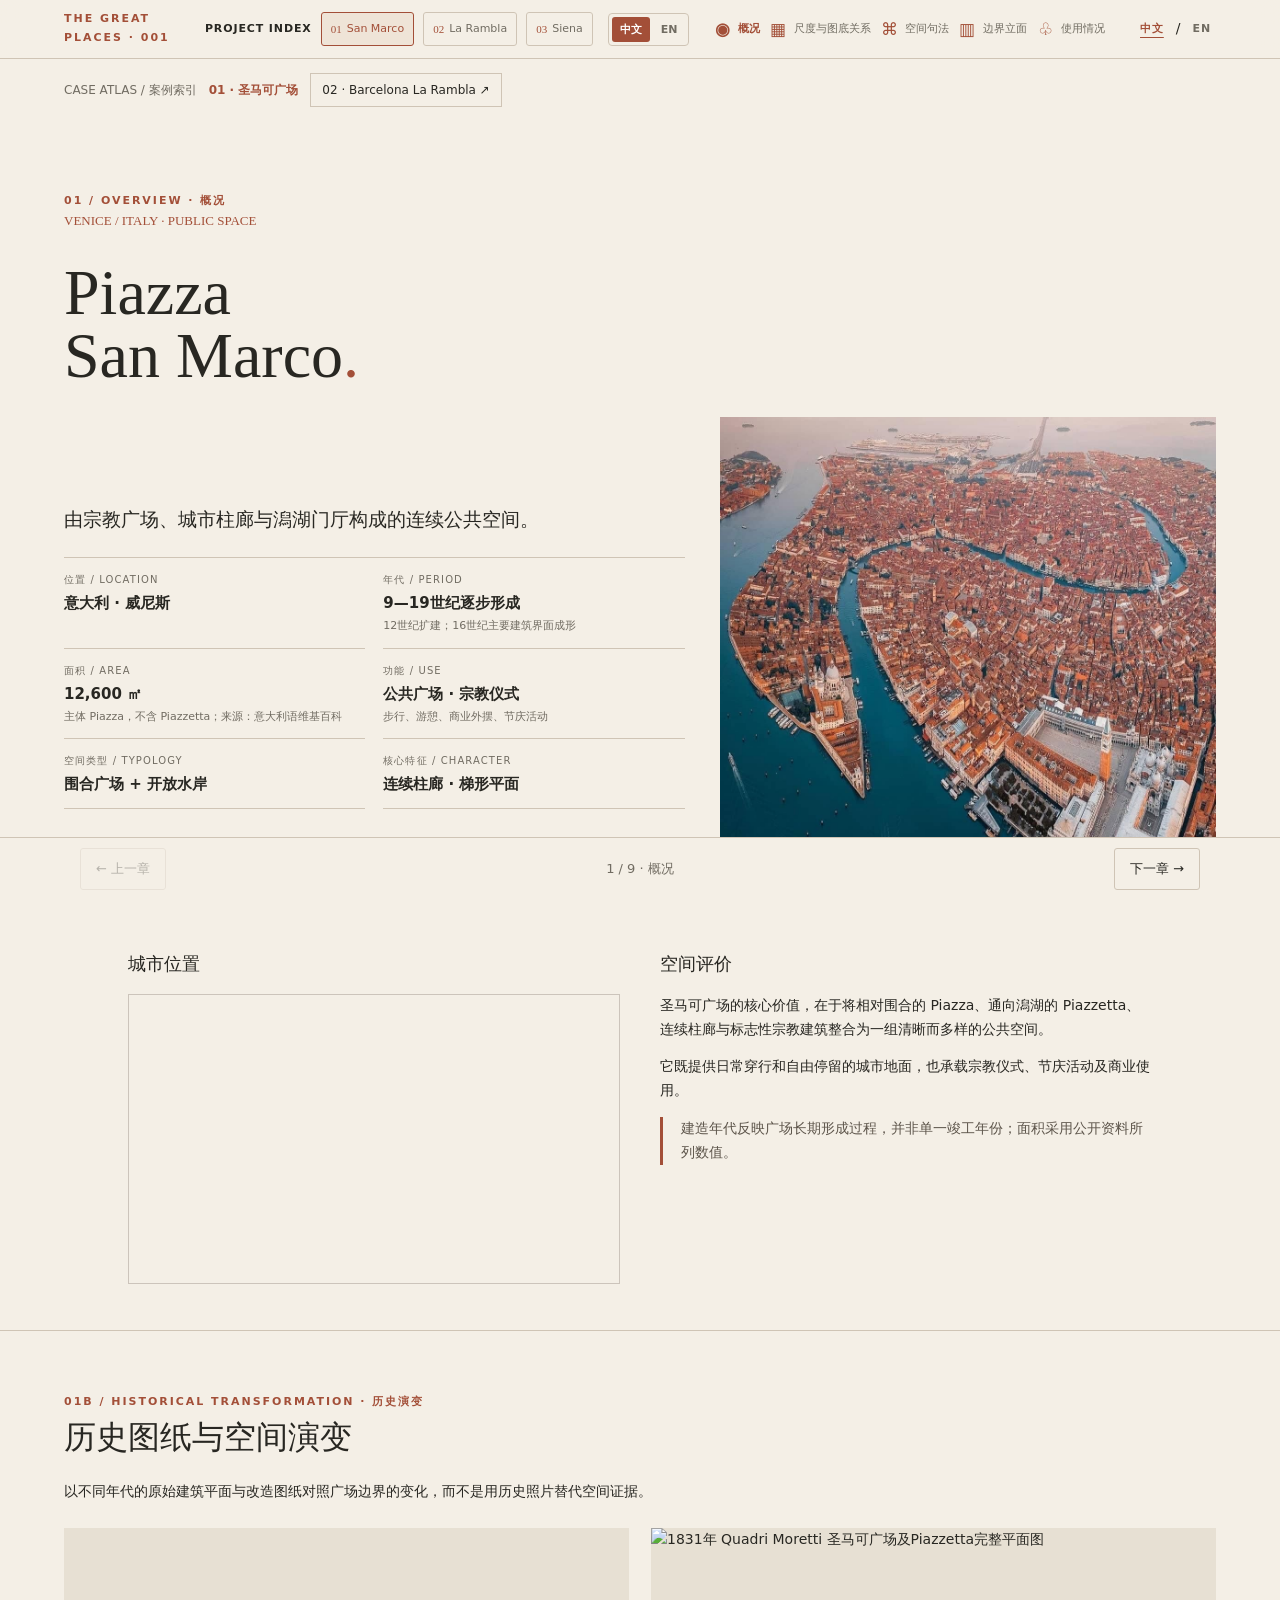
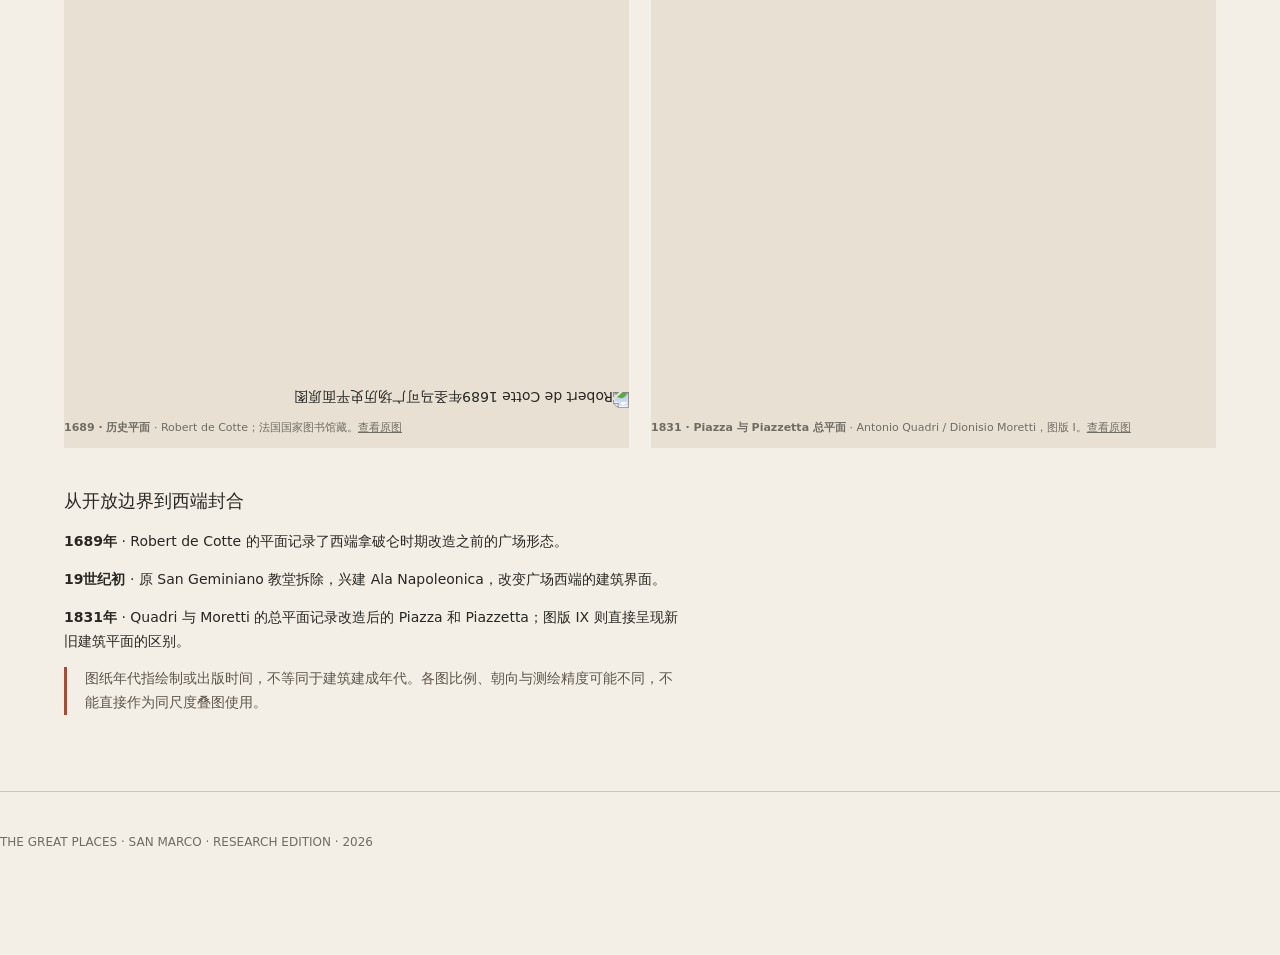
==== commit 524e249c: "Align square cases to five research chapters and integrate Siena methodology into evaluation" ====
--- a/docs/index.html
+++ b/docs/index.html
@@ -244,14 +244,13 @@
 </script><script id="chapter-reader-script">
 (function(){
 const chapters=[
-{id:'intro',sections:['intro','history'],zh:'概况与历史',en:'Overview & history'},
-{id:'scale',sections:['scale','figure-ground'],zh:'尺度与图底关系',en:'Scale & Figure–Ground'},
-{id:'syntax',sections:['syntax'],zh:'空间句法',en:'Space syntax'},
-{id:'boundary',sections:['boundary'],zh:'边界与立面',en:'Edges & elevations'},
-{id:'life',sections:['life'],zh:'公共生活',en:'Public life'},
-{id:'climate',sections:['climate'],zh:'气候与水患',en:'Climate & flooding'},
-{id:'conclusion',sections:['conclusion','sources'],zh:'评价与资料',en:'Evaluation & sources'},
-{id:'factsheet',sections:['factsheet'],zh:'一页档案',en:'Factsheet'}
+{id:'intro',name:['01 概况','01 Overview'],parts:['intro','history']},
+{id:'scale',name:['02 尺度','02 Scale'],parts:['scale','figure-ground','syntax']},
+{id:'boundary',name:['03 边界','03 Edges'],parts:['boundary']},
+{id:'life',name:['04 使用','04 Public life'],parts:['life','climate']},
+{id:'conclusion',name:['05 评价','05 Evaluation'],parts:['conclusion','siena-comparison']},
+{id:'sources',name:['资料来源','Sources'],parts:['sources']},
+{id:'factsheet',name:['一页档案','Factsheet'],parts:['factsheet']}
 ];
 const map=new Map();chapters.forEach((c,i)=>c.sections.forEach(id=>map.set(id,i)));
 const main=document.querySelector('main'),nav=[...document.querySelectorAll('header nav a')];
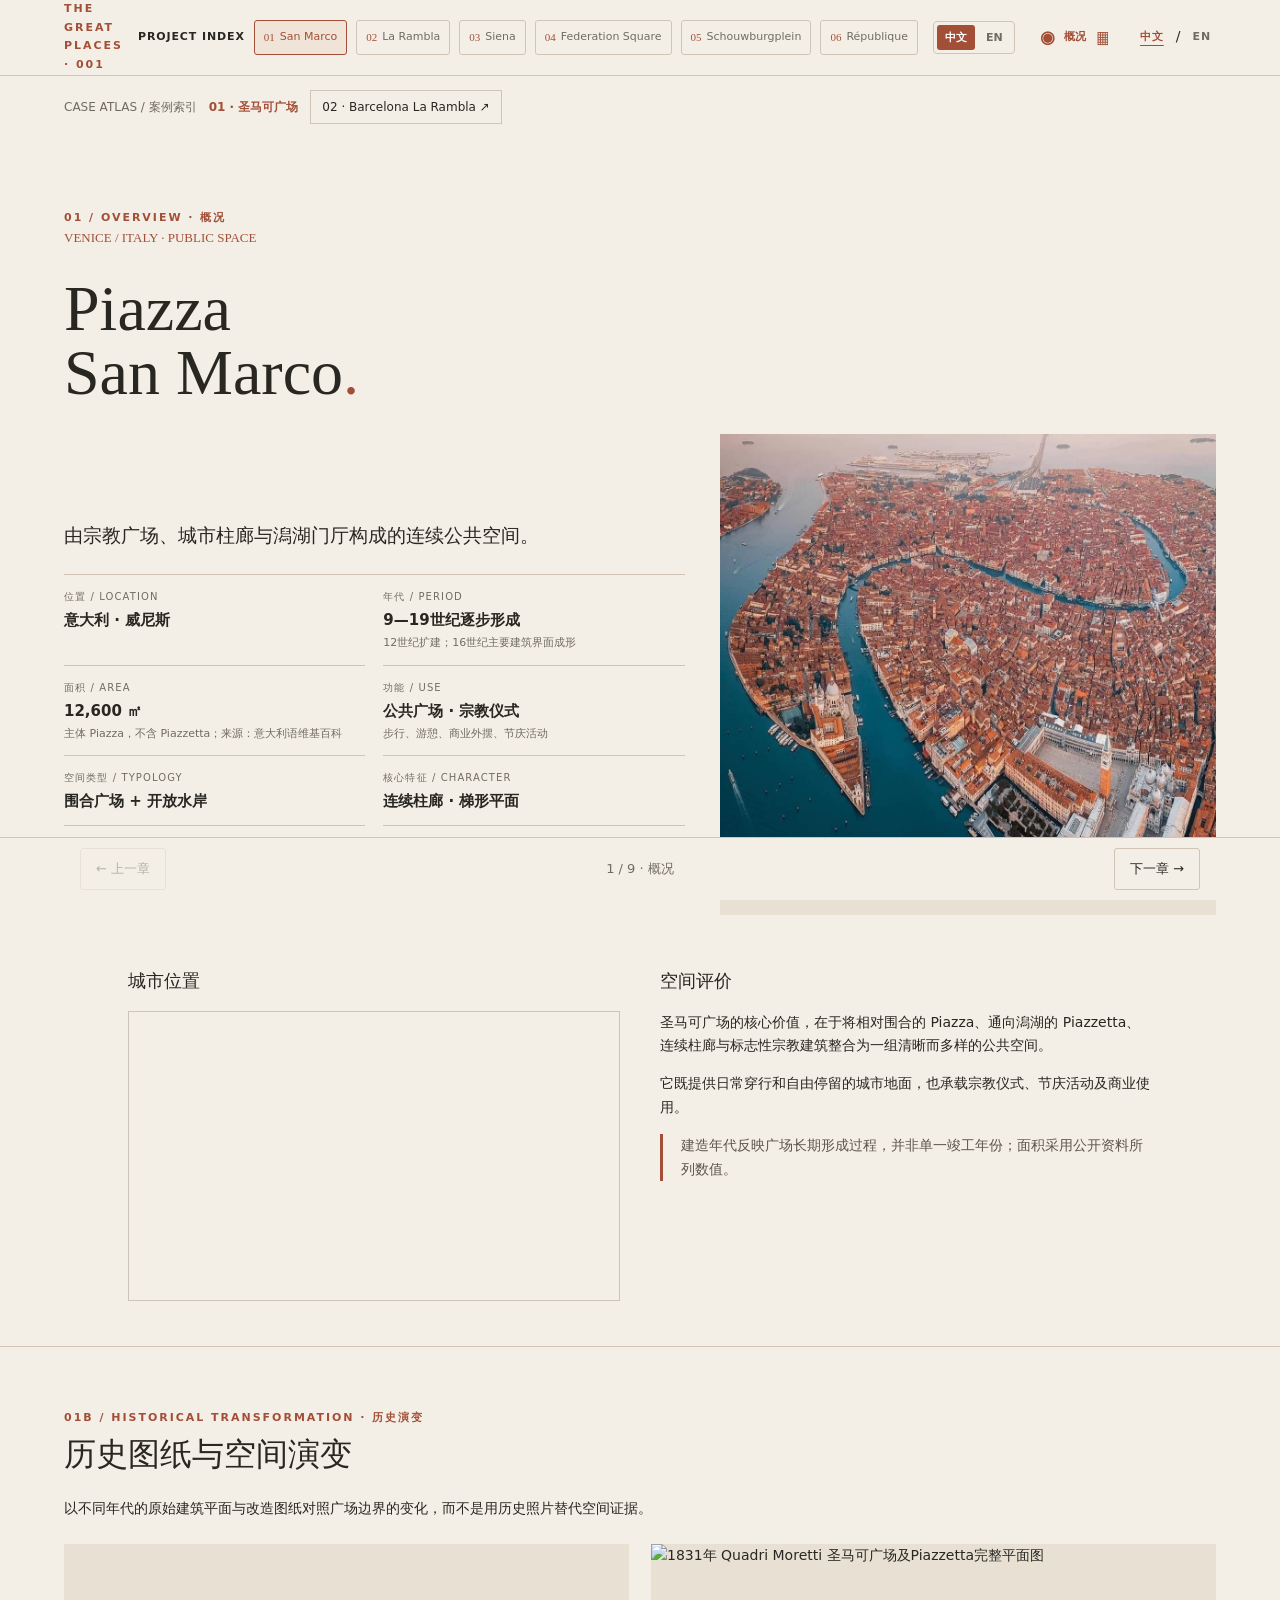
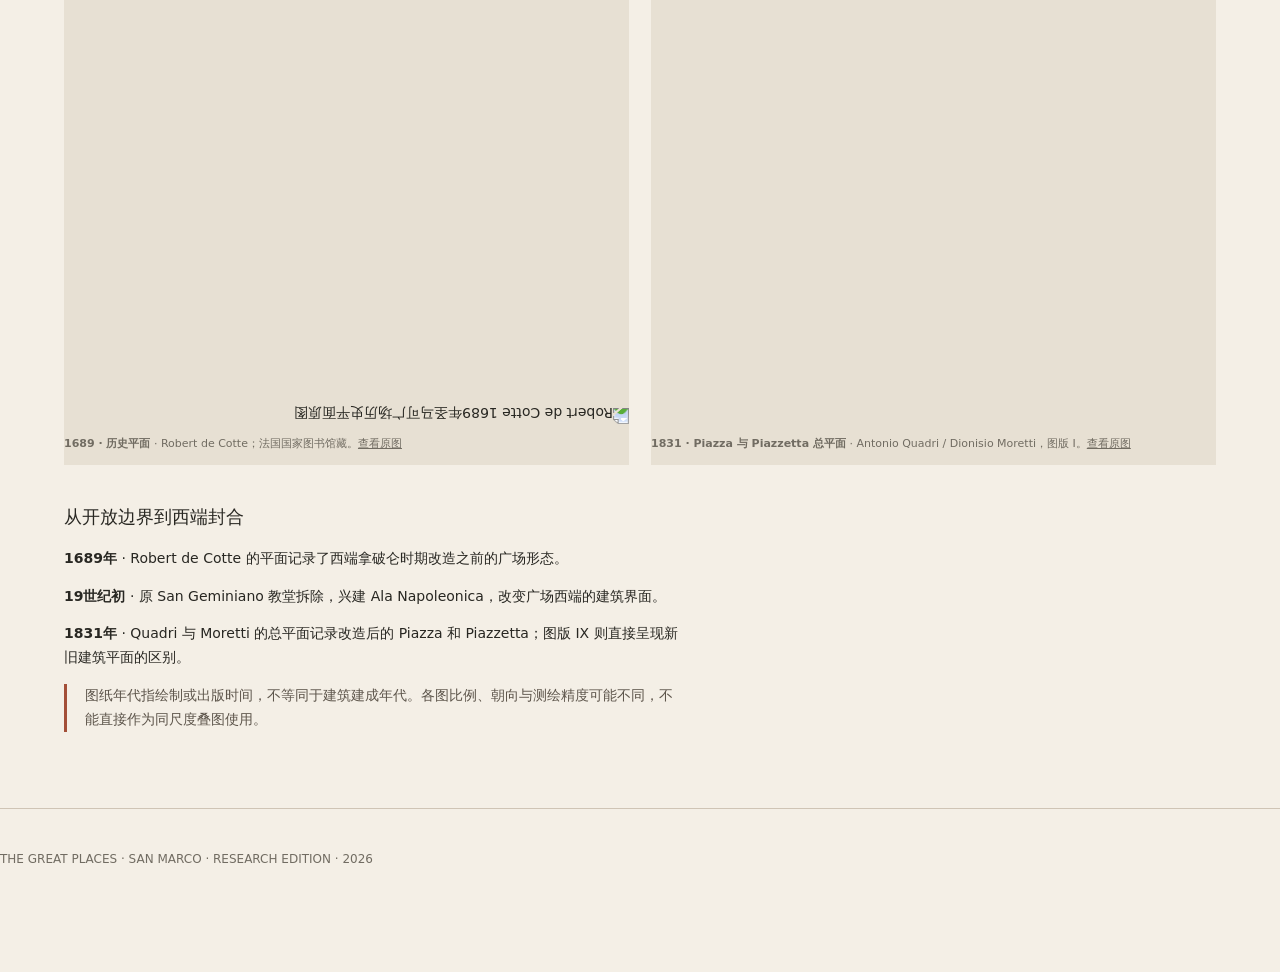
==== commit 0772474d: "Add modern square cases 04–06 to global index" ====
--- a/docs/index.html
+++ b/docs/index.html
@@ -117,7 +117,7 @@
 .gp-pagebar button:disabled{opacity:.3;cursor:default}.gp-pagebar .gp-progress{color:var(--muted,#716c62);text-align:center}
 body.gp-paged header nav a[aria-current="page"]{color:var(--rust,#a34f38);font-weight:700}
 @media(max-width:600px){.gp-pagebar{padding:8px 12px}.gp-pagebar button{padding:9px}.gp-pagebar .gp-progress{font-size:11px}}
-</style></head><body><div id="read-progress" aria-hidden="true"></div><header><div class="container inner"><strong class="eyebrow">THE GREAT PLACES · 001</strong><div class="global-case-index" role="navigation" aria-label="所有研究项目"><span class="global-case-index-label">PROJECT INDEX</span><a href="index.html" aria-current="page"><span class="case-number">01</span> San Marco</a><a href="cases/la-rambla.html" ><span class="case-number">02</span> La Rambla</a><a href="cases/piazza-del-campo.html" ><span class="case-number">03</span> Siena</a></div><div class="site-language-switch" role="group" aria-label="Language / 语言"><button type="button" data-lang="zh" aria-pressed="true">中文</button><button type="button" data-lang="en" aria-pressed="false">EN</button></div><nav aria-label="章节快速跳转"><a href="#intro" title="概况" aria-label="概况"><span class="nav-icon" aria-hidden="true">◉</span><span class="nav-label">概况</span></a><a href="#scale" title="尺度与图底关系" aria-label="尺度与图底关系"><span class="nav-icon" aria-hidden="true">▦</span><span class="nav-label">尺度与图底关系</span></a><a href="#syntax" title="空间句法" aria-label="空间句法"><span class="nav-icon" aria-hidden="true">⌘</span><span class="nav-label">空间句法</span></a><a href="#boundary" title="边界立面" aria-label="边界立面"><span class="nav-icon" aria-hidden="true">▥</span><span class="nav-label">边界立面</span></a><a href="#life" title="使用情况" aria-label="使用情况"><span class="nav-icon" aria-hidden="true">♧</span><span class="nav-label">使用情况</span></a><a href="#climate" title="气候与水患" aria-label="气候与水患"><span class="nav-icon" aria-hidden="true">≈</span><span class="nav-label">气候与水患</span></a><a href="#conclusion" title="评价总结" aria-label="评价总结"><span class="nav-icon" aria-hidden="true">◎</span><span class="nav-label">评价总结</span></a><a class="factsheet-nav" href="#factsheet" title="Factsheet / 一页档案">PDF</a></nav></div></header>
+</style></head><body><div id="read-progress" aria-hidden="true"></div><header><div class="container inner"><strong class="eyebrow">THE GREAT PLACES · 001</strong><div class="global-case-index" role="navigation" aria-label="所有研究项目"><span class="global-case-index-label">PROJECT INDEX</span><a href="index.html" aria-current="page"><span class="case-number">01</span> San Marco</a><a href="cases/la-rambla.html" ><span class="case-number">02</span> La Rambla</a><a href="cases/piazza-del-campo.html" ><span class="case-number">03</span> Siena</a><a href="cases/federation-square.html"><span class="case-number">04</span> Federation Square</a><a href="cases/schouwburgplein.html"><span class="case-number">05</span> Schouwburgplein</a><a href="cases/place-de-la-republique.html"><span class="case-number">06</span> République</a></div><div class="site-language-switch" role="group" aria-label="Language / 语言"><button type="button" data-lang="zh" aria-pressed="true">中文</button><button type="button" data-lang="en" aria-pressed="false">EN</button></div><nav aria-label="章节快速跳转"><a href="#intro" title="概况" aria-label="概况"><span class="nav-icon" aria-hidden="true">◉</span><span class="nav-label">概况</span></a><a href="#scale" title="尺度与图底关系" aria-label="尺度与图底关系"><span class="nav-icon" aria-hidden="true">▦</span><span class="nav-label">尺度与图底关系</span></a><a href="#syntax" title="空间句法" aria-label="空间句法"><span class="nav-icon" aria-hidden="true">⌘</span><span class="nav-label">空间句法</span></a><a href="#boundary" title="边界立面" aria-label="边界立面"><span class="nav-icon" aria-hidden="true">▥</span><span class="nav-label">边界立面</span></a><a href="#life" title="使用情况" aria-label="使用情况"><span class="nav-icon" aria-hidden="true">♧</span><span class="nav-label">使用情况</span></a><a href="#climate" title="气候与水患" aria-label="气候与水患"><span class="nav-icon" aria-hidden="true">≈</span><span class="nav-label">气候与水患</span></a><a href="#conclusion" title="评价总结" aria-label="评价总结"><span class="nav-icon" aria-hidden="true">◎</span><span class="nav-label">评价总结</span></a><a class="factsheet-nav" href="#factsheet" title="Factsheet / 一页档案">PDF</a></nav></div></header>
 <div class="case-switcher" style="max-width:1360px;margin:14px auto 0;padding:0 5vw;display:flex;gap:12px;align-items:center;flex-wrap:wrap;font-size:12px"><span style="color:var(--muted)">CASE ATLAS / 案例索引</span><strong style="color:var(--rust)">01 · 圣马可广场</strong><a href="./cases/la-rambla.html" style="padding:6px 11px;border:1px solid var(--line);text-decoration:none">02 · Barcelona La Rambla ↗</a></div><main><section class="hero container" id="intro"><div class="eyebrow">01 / OVERVIEW · 概况</div><div class="chapter-index">VENICE / ITALY · PUBLIC SPACE</div><h1>Piazza<br>San Marco<span style="color:var(--rust)">.</span></h1><div class="hero-grid"><div><p class="punchline">由宗教广场、城市柱廊与潟湖门厅构成的连续公共空间。</p><div class="fact-grid"><div><span>位置 / LOCATION</span><strong>意大利 · 威尼斯</strong></div><div><span>年代 / PERIOD</span><strong>9—19世纪逐步形成</strong><small>12世纪扩建；16世纪主要建筑界面成形</small></div><div><span>面积 / AREA</span><strong>12,600 ㎡</strong><small>主体 Piazza，不含 Piazzetta；来源：意大利语维基百科</small></div><div><span>功能 / USE</span><strong>公共广场 · 宗教仪式</strong><small>步行、游憩、商业外摆、节庆活动</small></div><div><span>空间类型 / TYPOLOGY</span><strong>围合广场 + 开放水岸</strong></div><div><span>核心特征 / CHARACTER</span><strong>连续柱廊 · 梯形平面</strong></div></div></div><figure class="media"><img class="hero-image" alt="威尼斯大航拍：潟湖、城市肌理与圣马可广场的整体区位" src="venice-urban-aerial.jpg"><figcaption>威尼斯大航拍 · 潟湖、城市肌理与圣马可广场的关系 · 用户提供图片</figcaption></figure></div><div class="container"><div class="overview-grid"><div><h3>城市位置</h3><iframe class="map-frame" loading="lazy" title="圣马可广场地理位置" src="https://www.google.com/maps?q=Piazza+San+Marco+Venice&output=embed" referrerpolicy="no-referrer-when-downgrade"></iframe></div><div><h3>空间评价</h3><p>圣马可广场的核心价值，在于将相对围合的 Piazza、通向潟湖的 Piazzetta、连续柱廊与标志性宗教建筑整合为一组清晰而多样的公共空间。</p><p>它既提供日常穿行和自由停留的城市地面，也承载宗教仪式、节庆活动及商业使用。</p><p class="note">建造年代反映广场长期形成过程，并非单一竣工年份；面积采用公开资料所列数值。</p></div></div></div></section><section id="history"><div class="container"><div class="eyebrow">01B / HISTORICAL TRANSFORMATION · 历史演变</div><h2>历史图纸与空间演变</h2><p>以不同年代的原始建筑平面与改造图纸对照广场边界的变化，而不是用历史照片替代空间证据。</p><div class="plan-pair"><figure class="media"><img loading="lazy" class="large-plan" alt="Robert de Cotte 1689年圣马可广场历史平面原图" style="transform:rotate(180deg)" src="https://commons.wikimedia.org/wiki/Special:FilePath/Venise%20-%20plan%20de%20la%20place%20Saint-Marc%20-%20dessin%20-%20Robert%20de%20Cotte%20-%20btv1b550007529%20(1%20of%202).jpg?width=1000"><figcaption><strong>1689 · 历史平面</strong> · Robert de Cotte；法国国家图书馆藏。<a href="https://commons.wikimedia.org/wiki/File:Venise%20-%20plan%20de%20la%20place%20Saint-Marc%20-%20dessin%20-%20Robert%20de%20Cotte%20-%20btv1b550007529%20(1%20of%202).jpg" target="_blank" rel="noopener">查看原图</a></figcaption></figure><figure class="media"><img loading="lazy" class="large-plan" alt="1831年 Quadri Moretti 圣马可广场及Piazzetta完整平面图" src="https://commons.wikimedia.org/wiki/Special:FilePath/Quadri-Moretti%2C%20Piazza%20San%20Marco%20(1831)%2C%2001.jpg?width=1100"><figcaption><strong>1831 · Piazza 与 Piazzetta 总平面</strong> · Antonio Quadri / Dionisio Moretti，图版 I。<a href="https://commons.wikimedia.org/wiki/File:Quadri-Moretti%2C%20Piazza%20San%20Marco%20(1831)%2C%2001.jpg" target="_blank" rel="noopener">查看原图</a></figcaption></figure></div><div class="split"><div><h3>从开放边界到西端封合</h3><p><strong>1689年</strong> · Robert de Cotte 的平面记录了西端拿破仑时期改造之前的广场形态。</p><p><strong>19世纪初</strong> · 原 San Geminiano 教堂拆除，兴建 Ala Napoleonica，改变广场西端的建筑界面。</p><p><strong>1831年</strong> · Quadri 与 Moretti 的总平面记录改造后的 Piazza 和 Piazzetta；图版 IX 则直接呈现新旧建筑平面的区别。</p><p class="note">图纸年代指绘制或出版时间，不等同于建筑建成年代。各图比例、朝向与测绘精度可能不同，不能直接作为同尺度叠图使用。</p></div></div></div></section><section id="scale"><div class="container"><div class="eyebrow">02 / SCALE · 尺度与形态</div><h2>从广场到水岸的序列</h2><div class="split"><div><p>狭窄街巷进入 Piazza 时，视域骤然展开；沿钟楼转向 Piazzetta，空间再次向潟湖开放。这是一个具有方向性、边界差异和多重终点的空间系统。</p><div class="metric"><div><strong>12,600㎡</strong><small>Piazza 面积 · 意大利语维基百科</small></div><div><strong>≈175m</strong><small>文献所述 Piazza 长度</small></div><div><strong>≈56m</strong><small>西端近似宽度</small></div><div><strong>≈81m</strong><small>东端近似宽度</small></div></div><p class="note">长度和宽度为公开资料所述近似尺寸；面积采用意大利语维基百科所列 12,600㎡，不含 Piazzetta，不由长宽推算。</p></div><figure class="media"><img class="large-plan" loading="lazy" alt="圣马可广场与Piazzetta现状卫星俯视图，展示梯形广场及水岸关系" src="san-marco-satellite-plan.jpg"><figcaption>现状卫星俯视 · Piazza 梯形轮廓、Piazzetta 与潟湖的空间关系 · 用户提供图片</figcaption></figure></div></div></section><section id="figure-ground"><div class="container"><div class="eyebrow">02B / PLANS · 平面资料</div><h2>圣马可广场平面</h2><div class="eyebrow" style="margin-top:20px">ORIENTATION / 真实方位</div><figure class="media" style="margin-top:14px"><div style="position:relative;isolation:isolate"><iframe title="圣马可广场正北朝上地理地图" loading="lazy" style="display:block;width:100%;height:470px;border:0" src="https://www.google.com/maps?q=45.4342,12.3387&amp;z=17&amp;output=embed" referrerpolicy="no-referrer-when-downgrade"></iframe><div aria-label="指北针：上方为正北" style="position:absolute;top:18px;right:18px;background:rgba(244,239,230,.96);border:1px solid #cfc4b5;padding:10px 13px;text-align:center;pointer-events:none;box-shadow:0 2px 12px #0002"><div style="font:700 13px Georgia,serif;letter-spacing:.1em;color:#a34f38">N</div><svg viewBox="0 0 36 62" width="36" height="62" role="img" aria-label="正北方向箭头"><path d="M18 2 L7 37 L18 30 L29 37 Z" fill="#a34f38" stroke="#282722" stroke-width="1.2"/><path d="M18 30 L18 58" stroke="#282722" stroke-width="2"/></svg><div style="font-size:10px;letter-spacing:.05em">正北 ↑</div></div></div><figcaption><strong>地理方位地图</strong> · 圣马可广场与周边城市街巷；标准二维地图，正北朝上。指北针仅适用于本地图，不代表下方历史图纸或分析图的方向。</figcaption></figure><div class="plan-pair"><figure class="media"><img loading="lazy" class="large-plan" alt="圣马可广场及Piazzetta建筑与开放空间平面图" src="https://commons.wikimedia.org/wiki/Special:FilePath/Diagram-Piazza%20San%20Marco.jpg?width=1000"><figcaption><strong>建筑与空地平面</strong> — Piazza 与 Piazzetta 的空间衔接。<a href="https://commons.wikimedia.org/wiki/File:Diagram-Piazza_San_Marco.jpg" target="_blank" rel="noopener">原图与许可</a></figcaption></figure><figure class="media"><img loading="lazy" class="large-plan" alt="圣马可广场与Piazzetta的区位及空间边界分析图" src="san-marco-context-map.jpg"><figcaption><strong>区位与空间边界</strong> — Piazza、Piazzetta 与周边建筑的关系 · 用户提供图片</figcaption></figure></div><p>主体 Piazza 的梯形空间由两侧连续柱廊围合，东端以圣马可大教堂为视觉终点；Piazzetta 向南连接潟湖，形成方向与边界性质不同的第二处公共空间。</p></div></section><section id="syntax"><div class="container">
 <div class="eyebrow">03 / SPACE SYNTAX · 空间句法</div>
 <h2>为什么这里既是目的地，也是城市通道？</h2>
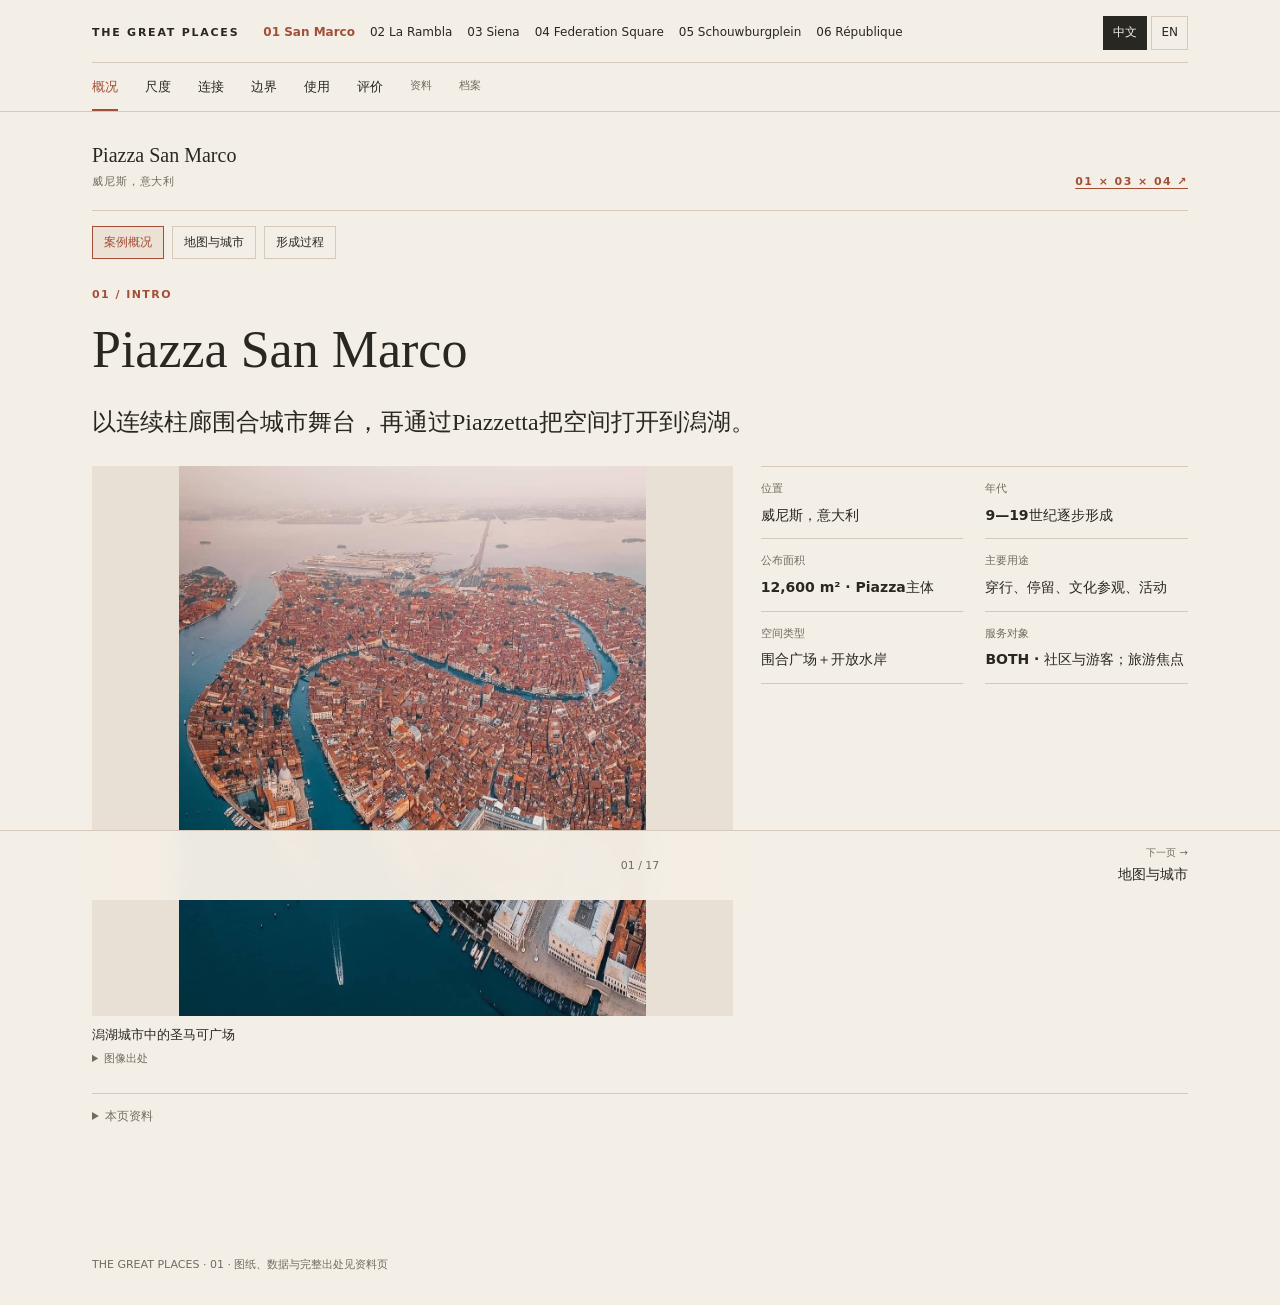
==== commit 92b89b22: "Align San Marco, Siena and Federation Square with shared paginated research reader" ====
--- a/docs/index.html
+++ b/docs/index.html
@@ -1,680 +1,1722 @@
-<!doctype html><html lang="zh"><head><meta charset="utf-8"><meta name="viewport" content="width=device-width,initial-scale=1"><meta name="theme-color" content="#f4efe6"><title>THE GREAT PLACES · Piazza San Marco</title><style>
-:root{--ink:#282722;--muted:#716c62;--paper:#f4efe6;--line:#cfc4b5;--rust:#a34f38}*{box-sizing:border-box}html{scroll-behavior:smooth;scroll-padding-top:75px}body{margin:0;background:var(--paper);color:var(--ink);font:14px/1.7 system-ui,"Noto Sans SC",sans-serif}h1,h2,h3,.serif{font-family:Georgia,"Noto Serif SC",serif;font-weight:400}h1{font-size:clamp(2.6rem,5vw,4.5rem);line-height:.99;margin:30px 0}h2{font-size:clamp(1.5rem,2.5vw,2.1rem);line-height:1.14;margin:8px 0 24px}h3{font-size:1.1rem;line-height:1.3}p{max-width:850px}a{color:inherit}a:hover{color:var(--rust)}.eyebrow{font-size:11px;letter-spacing:.18em;text-transform:uppercase;font-weight:700;color:var(--rust)}.container{max-width:1360px;margin:auto;padding:0 5vw}header{position:sticky;top:0;z-index:10;background:#f4efe6ed;backdrop-filter:blur(12px);border-bottom:1px solid var(--line)}header .inner{display:flex;justify-content:space-between;align-items:center;gap:15px;min-height:58px}nav{display:flex;gap:8px;overflow-x:auto;white-space:nowrap;font-size:12px;align-items:center;scrollbar-width:thin}nav a{display:flex;align-items:center;gap:6px}.nav-icon{font-family:Georgia,serif;font-size:17px;line-height:1;display:inline-flex;width:20px;justify-content:center;color:var(--rust)}.nav-label{font-size:11px}@media(max-width:1050px){nav{gap:3px}nav a{padding:15px 7px!important}.nav-label{display:none}.nav-icon{font-size:20px;width:24px}}nav a{text-decoration:none;position:relative;padding:17px 0;color:var(--muted);transition:color .2s}nav a[aria-current='location']{color:var(--rust)}nav a[aria-current='location']:after{content:'';position:absolute;bottom:9px;left:0;right:0;height:2px;background:var(--rust)}section{padding:62px 0;border-bottom:1px solid var(--line);scroll-margin-top:65px}.hero{padding-top:85px}.lead{font:clamp(1rem,1.35vw,1.2rem)/1.6 Georgia,"Noto Serif SC",serif;max-width:990px}.hero-grid,.split{display:grid;grid-template-columns:1.25fr 1fr;gap:35px;align-items:center}.media{margin:0;background:#e7e0d3;overflow:hidden}.media img{width:100%;display:block;object-fit:cover;transition:transform .6s ease}.media:hover img{transform:scale(1.015)}.media img[data-failed='true']{display:none}.media:has(img[data-failed='true']){min-height:210px;display:grid;align-content:center}.media:has(img[data-failed='true']):before{content:'原始图像暂不可用 · 请参阅图注与文末来源';display:block;padding:30px;color:var(--muted);font-size:14px}.media figcaption{font-size:11px;color:var(--muted);padding:12px 0;line-height:1.5}.hero-image{height:440px;object-fit:cover}.wide-image{height:min(55vw,560px);object-fit:cover}.overview-photos{margin:18px 0 24px;grid-template-columns:repeat(3,minmax(0,1fr))}.overview-photos img{height:200px}@media(max-width:850px){.overview-photos{grid-template-columns:repeat(3,minmax(0,1fr))}.overview-photos figure:first-child{grid-column:auto}.overview-photos img{height:130px}}.photo-strip{display:grid;grid-template-columns:1.3fr 1fr 1fr;gap:12px;margin:26px 0 32px}.photo-strip figure{margin:0;min-width:0}.photo-strip img{width:100%;height:260px;object-fit:cover;display:block}.photo-strip figcaption{font-size:11px;color:var(--muted);line-height:1.4;margin-top:7px}.photo-strip .portrait img{object-position:center 40%}@media(max-width:850px){.photo-strip{grid-template-columns:1fr 1fr}.photo-strip figure:first-child{grid-column:1/-1}.photo-strip img{height:200px}}.plan-pair{display:grid;grid-template-columns:1fr 1fr;gap:22px;margin:24px 0}.plan-pair .large-plan{width:100%;height:480px;object-fit:contain;background:#e7e0d3}@media(max-width:800px){.plan-pair{grid-template-columns:1fr}.plan-pair .large-plan{height:360px}}.section-figure{margin:26px 0;background:#e9e2d6}.section-figure svg{width:100%;height:auto;display:block}.section-figure figcaption{font-size:11px;color:var(--muted);padding:10px 0}.use-thumb{width:100%;height:180px;object-fit:cover;margin:10px 0 2px;background:#e1d9cc}.punchline{font:clamp(1rem,1.45vw,1.25rem)/1.5 Georgia,"Noto Serif SC",serif;margin:0 0 24px}.fact-grid{display:grid;grid-template-columns:1fr 1fr;gap:0 18px;border-top:1px solid var(--line)}.fact-grid>div{padding:13px 0;border-bottom:1px solid var(--line)}.fact-grid span{display:block;font-size:10px;letter-spacing:.11em;color:var(--muted);margin-bottom:5px}.fact-grid strong{display:block;font-size:15px;font-weight:600;line-height:1.4}.fact-grid small{display:block;font-size:11px;color:var(--muted);margin-top:4px;line-height:1.5}@media(max-width:650px){.fact-grid{grid-template-columns:1fr 1fr}.fact-grid strong{font-size:13px}}.overview-grid{display:grid;grid-template-columns:1fr 1fr;gap:40px;margin:38px 0}.map-frame{width:100%;height:290px;border:1px solid var(--line);filter:grayscale(.35)}.appendix{padding:45px 0}.appendix h2{font-size:1.5rem}@media(max-width:850px){.overview-grid{grid-template-columns:1fr}}.grid{display:grid;grid-template-columns:repeat(3,minmax(0,1fr));gap:25px}.card{border-top:2px solid var(--ink);padding-top:14px}.card img{width:100%;height:250px;object-fit:cover;background:#ddd4c7}.card p{font-size:14px}.number{font:1.8rem Georgia;color:var(--rust)}.metric{display:grid;grid-template-columns:repeat(3,1fr);gap:12px;margin:30px 0}.metric div{padding:18px;border-top:1px solid var(--ink)}.metric strong{display:block;font:1.65rem Georgia}.muted{color:var(--muted)}.tag{display:inline-block;border:1px solid var(--line);padding:3px 9px;font-size:11px;margin:4px 5px 4px 0}.conclusion{background:#292820;color:#f4efe6;padding:80px 5vw}.conclusion .eyebrow{color:#dba18c}.conclusion p{font-size:clamp(1rem,1.35vw,1.2rem)}.source{font-size:12px;line-height:1.7;border-top:1px solid var(--line);padding:12px 0}.diagram{width:100%;background:#e9e0d1;border:1px solid var(--line);padding:22px}.diagram svg{width:100%;height:auto}.note{border-left:3px solid var(--rust);padding-left:18px;color:#5d554b;font-size:14px}.plan{object-fit:contain!important;background:#eae3d7}.large-plan{max-height:640px;object-fit:contain!important}.foot{padding:40px 0;color:var(--muted);font-size:12px}#read-progress{position:fixed;top:0;left:0;width:0;height:3px;background:var(--rust);z-index:30;pointer-events:none}.chapter-index{font:13px/1.5 Georgia,serif;color:var(--rust);margin-bottom:20px}.reading-marker{display:block;width:42px;height:1px;background:var(--rust);margin:22px 0}.grid .card{transition:transform .2s}.grid .card:hover{transform:translateY(-3px)}@media(prefers-reduced-motion:reduce){html{scroll-behavior:auto}*,*:before,*:after{transition:none!important}}@media(max-width:850px){.hero-grid,.split,.grid{grid-template-columns:1fr}.hero-image{height:320px}.metric{grid-template-columns:1fr}nav{gap:11px}section{padding:45px 0}}
-.language-switch{display:flex;align-items:center;gap:7px;margin-left:12px;white-space:nowrap}.language-switch button{font:700 11px/1.5 system-ui,sans-serif;letter-spacing:.08em;border:0;background:none;color:var(--muted);padding:5px;cursor:pointer}.language-switch button[aria-pressed="true"]{color:var(--rust);text-decoration:underline;text-underline-offset:5px}@media(max-width:650px){header .inner{flex-wrap:wrap}.language-switch{margin-left:auto}}
-.syntax-map-controls{display:flex;align-items:center;flex-wrap:wrap;gap:14px;padding:10px 16px;border-bottom:1px solid var(--line);font-size:12px}.syntax-map-controls label{display:flex;align-items:center;gap:4px;cursor:pointer}.syntax-map-controls button{border:1px solid var(--line);background:var(--paper);color:var(--ink);padding:6px 11px;cursor:pointer}.syntax-map-controls button:disabled{opacity:.4;cursor:default}.syntax-map-controls #syntax-count{color:var(--muted)}
-
-/* Chapter-page reader: each primary chapter is its own navigable view. */
-body.chapter-reader main>section{display:none}
-body.chapter-reader main>section.chapter-visible{display:block}
-body.chapter-reader main>section.chapter-visible.hero{display:block}
-body.chapter-reader main>section{border-bottom:0}
-body.chapter-reader main{min-height:calc(100vh - 150px)}
-body.chapter-reader .chapter-visible{animation:chapter-in .22s ease-out}
-@keyframes chapter-in{from{opacity:.65;transform:translateY(5px)}to{opacity:1;transform:none}}
-.chapter-pagination{display:flex;align-items:center;justify-content:space-between;gap:18px;border-top:1px solid var(--line);margin:44px auto 24px;padding-top:26px}
-.chapter-pagination a{display:flex;flex-direction:column;gap:4px;text-decoration:none;padding:12px 0;max-width:46%}
-.chapter-pagination a:last-child{text-align:right;margin-left:auto}
-.chapter-pagination a[aria-disabled="true"]{visibility:hidden}
-.chapter-pagination .chapter-pagination-direction{font-size:10px;letter-spacing:.15em;color:var(--muted);text-transform:uppercase}
-.chapter-pagination .chapter-pagination-name{font:clamp(15px,2vw,22px)/1.2 Georgia,"Noto Serif SC",serif}
-.chapter-counter{font-size:11px;color:var(--muted);white-space:nowrap}
-body.chapter-reader nav a[aria-current="page"]{color:var(--rust)}
-body.chapter-reader nav a[aria-current="page"]:after{content:'';position:absolute;bottom:9px;left:0;right:0;height:2px;background:var(--rust)}
-@media(max-width:600px){.chapter-pagination{gap:8px}.chapter-pagination a{max-width:42%}.chapter-counter{font-size:10px}}
-
-/* Editorial chapter layout: visual hierarchy, whitespace, and responsive reading widths. */
-.chapter-masthead{display:flex;justify-content:space-between;align-items:flex-end;gap:24px;padding:38px 5vw 22px;border-bottom:1px solid var(--line);max-width:1360px;margin:0 auto}
-.chapter-masthead .chapter-kicker{font-size:10px;letter-spacing:.2em;color:var(--rust);font-weight:700}
-.chapter-masthead h2{font-size:clamp(1.55rem,3.2vw,2.9rem);line-height:1.08;margin:8px 0 0}
-.chapter-masthead .chapter-meta{font:clamp(2.5rem,5vw,5rem)/.9 Georgia,serif;color:#c4b8a9}
-body.chapter-reader main>section.chapter-visible:not(.hero){padding-top:34px}
-body.chapter-reader main>section.chapter-visible.hero{padding-top:48px}
-body.chapter-reader main>section.chapter-visible+section.chapter-visible{padding-top:28px}
-body.chapter-reader main>section.chapter-visible .container>p:not(.lead):not(.note):not(.muted){line-height:1.9}
-body.chapter-reader .section-figure,body.chapter-reader .media{border-radius:2px}
-body.chapter-reader .grid{row-gap:32px}
-body.chapter-reader .split{align-items:start}
-body.chapter-reader .appendix{border-top:1px solid var(--line);margin-top:35px}
-body.chapter-reader .conclusion{margin-top:18px}
-body.chapter-reader .chapter-pagination{max-width:1360px}
-.chapter-toc{display:flex;gap:8px;flex-wrap:wrap;margin-top:18px}
-.chapter-toc a{font-size:11px;color:var(--muted);text-decoration:none;border:1px solid var(--line);padding:5px 10px}
-.chapter-toc a:hover{color:var(--rust);border-color:var(--rust)}
-@media(max-width:650px){
-.chapter-masthead{padding:26px 5vw 18px}
-.chapter-masthead .chapter-meta{font-size:2.8rem}
-body.chapter-reader main>section.chapter-visible:not(.hero){padding-top:26px}
-body.chapter-reader .chapter-pagination{margin-top:24px}
-body.chapter-reader .grid{gap:22px}
-}
-
-/* Accessible architectural image inspection, preserving the full original image. */
-.media img,.section-figure img{cursor:zoom-in}
-.image-lightbox{position:fixed;inset:0;z-index:1000;background:rgba(22,21,19,.96);display:flex;flex-direction:column;align-items:center;justify-content:center;padding:36px 5vw 24px;color:#f4efe6}
-.image-lightbox[hidden]{display:none}
-.image-lightbox img{max-width:100%;max-height:calc(100vh - 155px);width:auto;height:auto;object-fit:contain;box-shadow:0 12px 45px #0006}
-.image-lightbox .lightbox-caption{max-width:1000px;margin-top:14px;font-size:12px;line-height:1.6;color:#ded7cb;text-align:center}
-.image-lightbox .lightbox-close{position:absolute;top:16px;right:5vw;border:1px solid #ffffff80;background:transparent;color:#fff;font-size:12px;letter-spacing:.08em;padding:8px 14px;cursor:pointer}
-.image-lightbox .lightbox-open{font-size:11px;margin-top:10px;color:#e4c7b6}
-@media(max-width:650px){.image-lightbox{padding:55px 3vw 20px}.image-lightbox img{max-height:calc(100vh - 190px)}}
-
-.factsheet-nav{font:700 11px/1.2 system-ui,sans-serif!important;color:var(--rust)!important;border:1px solid var(--rust);padding:6px 9px!important;margin-left:8px}
-.factsheet-actions{display:flex;align-items:center;gap:15px;flex-wrap:wrap;margin:18px 0;font-size:11px;color:var(--muted)}
-.factsheet-actions button{background:var(--ink);color:var(--paper);border:0;padding:11px 18px;cursor:pointer;font-size:12px}
-#factsheet-paper{background:#f8f4ec;color:#282722;border:1px solid #d0c5b7;max-width:1120px;aspect-ratio:297/210;margin:24px auto 0;padding:3.7% 4.2%;display:flex;flex-direction:column;box-shadow:0 12px 32px #45332216}
-.fs-top{display:flex;justify-content:space-between;align-items:flex-start;border-bottom:1px solid #282722;padding-bottom:16px}
-.fs-overline,.fs-tag{font-size:10px;letter-spacing:.12em;color:#a34f38}
-.fs-top h2{font-size:clamp(24px,3.5vw,44px);margin:9px 0}
-.fs-top p{margin:0;font-size:12px;color:#716c62}
-.fs-cols{display:grid;grid-template-columns:1fr 1.12fr;gap:6%;padding-top:3%;flex:1}
-.fs-facts>div:not(.fs-dim){border-bottom:1px solid #d0c5b7;padding:10px 0}
-.fs-facts small,.fs-right>small,.fs-dim small{display:block;color:#a34f38;font-size:10px;letter-spacing:.05em;margin-bottom:5px}
-.fs-facts strong{font-size:12px;font-weight:500;line-height:1.35;display:block}
-.fs-dim{margin-top:18px}.fs-dim>div{display:flex;justify-content:space-between;gap:10px}.fs-dim span{display:flex;flex-direction:column}.fs-dim b{font:22px Georgia,serif}.fs-dim em{font-size:10px;color:#716c62;font-style:normal}
-.fs-right svg{display:block;width:100%;height:auto;margin:14px 0 0}.fs-right p{font-size:12px;line-height:1.65;margin:8px 0}.fs-right .fs-caveat{font-size:10px;color:#716c62;margin-bottom:24px}
-.fs-foot{border-top:1px solid #d0c5b7;padding-top:12px;display:flex;justify-content:space-between;gap:25px;font-size:9px;color:#716c62;line-height:1.5}.fs-foot>div:last-child{white-space:nowrap}
-@media(max-width:760px){#factsheet-paper{aspect-ratio:auto;min-height:650px}.fs-cols{grid-template-columns:1fr}.fs-tag{display:none}.fs-foot{flex-direction:column;gap:5px}.fs-right svg{max-height:220px}.fs-facts>div:not(.fs-dim){padding:7px 0}}
-@media print{
-@page{size:A4 landscape;margin:0}
-html,body{margin:0!important;padding:0!important;background:#f8f4ec!important}
-body *{visibility:hidden!important}
-#factsheet-paper,#factsheet-paper *{visibility:visible!important}
-#factsheet-paper{position:absolute!important;left:0!important;top:0!important;width:297mm!important;height:210mm!important;max-width:none!important;min-height:0!important;aspect-ratio:auto!important;box-shadow:none!important;border:0!important;margin:0!important;padding:12mm 14mm!important;break-inside:avoid!important}
-#factsheet-paper .fs-cols{grid-template-columns:1fr 1.12fr!important}
-#factsheet-paper .fs-foot{flex-direction:row!important}
-#factsheet-paper .fs-tag{display:block!important}
-#factsheet-paper .fs-top h2{font-size:34pt!important}
-#factsheet-paper .fs-right svg{max-height:none!important}
-}
-
-.syntax-map-legend{border:1px solid var(--line);padding:17px 19px;margin:18px 0 12px;background:#f0e9df;font-size:11px;line-height:1.6}
-.syntax-map-legend-title{font-size:10px;font-weight:700;letter-spacing:.12em;color:var(--rust);display:flex;gap:14px;flex-wrap:wrap;margin-bottom:12px}
-.syntax-map-legend-title span{font-weight:400;letter-spacing:0;color:var(--muted)}
-.syntax-map-legend-grid{display:grid;grid-template-columns:repeat(2,minmax(0,1fr));gap:9px 20px}
-.syntax-map-legend-grid>div{display:flex;gap:10px;align-items:center}
-.legend-line{display:inline-block;width:27px;border-top:3px solid;flex-shrink:0}
-.legend-area{display:inline-block;width:24px;height:13px;background:#d2ad6745;border:2px solid #927849;flex-shrink:0}
-.legend-dot{display:inline-block;width:12px;height:12px;border:1px solid white;border-radius:50%;flex-shrink:0;box-shadow:0 0 0 1px #cfc4b5}
-.syntax-map-legend-reach{margin-top:16px;border-top:1px solid var(--line);padding-top:12px;max-width:390px}
-.legend-gradient{height:10px;margin:7px 0 2px;background:linear-gradient(90deg,#446b82 0%,#72a5a1 33%,#d1a65b 67%,#b24d39 100%)}
-.legend-gradient-label{display:flex;justify-content:space-between;color:var(--muted);font-size:10px}
-.syntax-map-legend-note{font-size:11px;color:var(--muted);margin:12px 0 0}
-@media(max-width:650px){.syntax-map-legend-grid{grid-template-columns:1fr}}
-.syntax-layer-summary{font-size:11px;color:var(--muted);padding:8px 14px;background:#ebe2d6;border-bottom:1px solid var(--line)}
-.syntax-map-controls{gap:9px 13px}
-.syntax-map-controls label{border:1px solid var(--line);padding:5px 8px;background:#f5f0e7}
-.syntax-map-controls label:has(input:checked){border-color:#a34f38;background:#f0e0d5}
-.syntax-map-controls button:hover:not(:disabled){border-color:#a34f38;color:#a34f38}
-.syntax-layer-states{display:flex;flex-wrap:wrap;gap:6px 13px;padding:8px 14px;border-bottom:1px solid var(--line);font-size:10px;background:#f2ece3;color:#968c7e}
-.syntax-layer-state.is-active{color:#5b6e53;font-weight:600}
-</style><style>
-.syntax-readability{margin:32px 0 20px}.syntax-simple-grid{display:grid;grid-template-columns:repeat(2,minmax(0,1fr));gap:18px;margin:20px 0}.syntax-simple-card{margin:0;border:1px solid var(--line);background:#f7f3ed;overflow:hidden}.syntax-simple-card svg{display:block;width:100%;height:auto}.syntax-simple-head{display:flex;justify-content:space-between;gap:10px;align-items:baseline;padding:16px 18px 12px}.syntax-simple-head span{font-size:11px;color:var(--rust);letter-spacing:.08em}.syntax-simple-head strong{font-size:16px;font-weight:600}.syntax-simple-card figcaption{padding:14px 18px 18px;font-size:13px;line-height:1.65;border-top:1px solid var(--line)}.syntax-simple-card figcaption span{display:block;font-size:11px;color:var(--muted);margin-top:6px}.syntax-simple-caution{font-size:12px;color:var(--muted);max-width:780px}@media(max-width:720px){.syntax-simple-grid{grid-template-columns:1fr}.syntax-simple-head{flex-wrap:wrap}}
-</style><style id="global-case-index-style">.global-case-index{display:flex;align-items:center;gap:9px;flex:0 0 auto;font-size:11px;white-space:nowrap}.global-case-index a{text-decoration:none;color:var(--muted);padding:7px 9px;border:1px solid var(--line);border-radius:3px;display:inline-flex;align-items:center;gap:5px}.global-case-index a:hover,.global-case-index a[aria-current="page"]{color:var(--rust);border-color:var(--rust);background:#efe4d7}.global-case-index .case-number{font-family:Georgia,serif;color:var(--rust)}.global-case-index-label{font-weight:700;letter-spacing:.08em;color:var(--ink)}@media(max-width:1250px){.global-case-index{overflow-x:auto;max-width:100%;width:100%;padding-bottom:6px}.global-case-index-label{display:none}header .inner,header .wrap{flex-wrap:wrap;padding-top:8px;padding-bottom:7px}header nav{width:100%}}@media(max-width:650px){.global-case-index a{padding:6px;font-size:10px}.global-case-index{gap:4px}header .inner,header .wrap{gap:4px}}</style><style id="bilingual-site-style">.site-language-switch{display:inline-flex;align-items:center;gap:3px;flex:0 0 auto;border:1px solid var(--line);border-radius:4px;padding:3px;margin-right:8px}.site-language-switch button{background:transparent;border:0;color:var(--muted);font:700 11px system-ui;cursor:pointer;padding:5px 8px}.site-language-switch button[aria-pressed="true"]{background:var(--rust);color:white;border-radius:3px}.en-section-intro{display:none;margin:0 0 25px;padding:13px 18px;border-left:3px solid var(--rust);background:#eee7db;color:var(--ink)}html[data-language="en"] .en-section-intro{display:block}html[data-language="en"] .global-case-index-label::after{content:" · ALL CASES"}@media(max-width:750px){.site-language-switch{margin:5px 0}}</style><style id="great-places-paged-v1">
-body.gp-paged main section[id],body.gp-paged section[id]{display:none!important}
-body.gp-paged section[id].gp-current{display:block!important}
-.gp-pagebar{position:sticky;bottom:0;z-index:100;background:var(--paper,#f4efe6);border-top:1px solid var(--line,#cfc4b5);padding:10px max(16px,calc((100vw - 1120px)/2));display:flex;align-items:center;justify-content:space-between;gap:12px;font-size:13px}
-.gp-pagebar button{border:1px solid var(--line,#cfc4b5);background:transparent;color:inherit;padding:9px 15px;cursor:pointer;border-radius:3px;font:inherit}
-.gp-pagebar button:disabled{opacity:.3;cursor:default}.gp-pagebar .gp-progress{color:var(--muted,#716c62);text-align:center}
-body.gp-paged header nav a[aria-current="page"]{color:var(--rust,#a34f38);font-weight:700}
-@media(max-width:600px){.gp-pagebar{padding:8px 12px}.gp-pagebar button{padding:9px}.gp-pagebar .gp-progress{font-size:11px}}
-</style></head><body><div id="read-progress" aria-hidden="true"></div><header><div class="container inner"><strong class="eyebrow">THE GREAT PLACES · 001</strong><div class="global-case-index" role="navigation" aria-label="所有研究项目"><span class="global-case-index-label">PROJECT INDEX</span><a href="index.html" aria-current="page"><span class="case-number">01</span> San Marco</a><a href="cases/la-rambla.html" ><span class="case-number">02</span> La Rambla</a><a href="cases/piazza-del-campo.html" ><span class="case-number">03</span> Siena</a><a href="cases/federation-square.html"><span class="case-number">04</span> Federation Square</a><a href="cases/schouwburgplein.html"><span class="case-number">05</span> Schouwburgplein</a><a href="cases/place-de-la-republique.html"><span class="case-number">06</span> République</a></div><div class="site-language-switch" role="group" aria-label="Language / 语言"><button type="button" data-lang="zh" aria-pressed="true">中文</button><button type="button" data-lang="en" aria-pressed="false">EN</button></div><nav aria-label="章节快速跳转"><a href="#intro" title="概况" aria-label="概况"><span class="nav-icon" aria-hidden="true">◉</span><span class="nav-label">概况</span></a><a href="#scale" title="尺度与图底关系" aria-label="尺度与图底关系"><span class="nav-icon" aria-hidden="true">▦</span><span class="nav-label">尺度与图底关系</span></a><a href="#syntax" title="空间句法" aria-label="空间句法"><span class="nav-icon" aria-hidden="true">⌘</span><span class="nav-label">空间句法</span></a><a href="#boundary" title="边界立面" aria-label="边界立面"><span class="nav-icon" aria-hidden="true">▥</span><span class="nav-label">边界立面</span></a><a href="#life" title="使用情况" aria-label="使用情况"><span class="nav-icon" aria-hidden="true">♧</span><span class="nav-label">使用情况</span></a><a href="#climate" title="气候与水患" aria-label="气候与水患"><span class="nav-icon" aria-hidden="true">≈</span><span class="nav-label">气候与水患</span></a><a href="#conclusion" title="评价总结" aria-label="评价总结"><span class="nav-icon" aria-hidden="true">◎</span><span class="nav-label">评价总结</span></a><a class="factsheet-nav" href="#factsheet" title="Factsheet / 一页档案">PDF</a></nav></div></header>
-<div class="case-switcher" style="max-width:1360px;margin:14px auto 0;padding:0 5vw;display:flex;gap:12px;align-items:center;flex-wrap:wrap;font-size:12px"><span style="color:var(--muted)">CASE ATLAS / 案例索引</span><strong style="color:var(--rust)">01 · 圣马可广场</strong><a href="./cases/la-rambla.html" style="padding:6px 11px;border:1px solid var(--line);text-decoration:none">02 · Barcelona La Rambla ↗</a></div><main><section class="hero container" id="intro"><div class="eyebrow">01 / OVERVIEW · 概况</div><div class="chapter-index">VENICE / ITALY · PUBLIC SPACE</div><h1>Piazza<br>San Marco<span style="color:var(--rust)">.</span></h1><div class="hero-grid"><div><p class="punchline">由宗教广场、城市柱廊与潟湖门厅构成的连续公共空间。</p><div class="fact-grid"><div><span>位置 / LOCATION</span><strong>意大利 · 威尼斯</strong></div><div><span>年代 / PERIOD</span><strong>9—19世纪逐步形成</strong><small>12世纪扩建；16世纪主要建筑界面成形</small></div><div><span>面积 / AREA</span><strong>12,600 ㎡</strong><small>主体 Piazza，不含 Piazzetta；来源：意大利语维基百科</small></div><div><span>功能 / USE</span><strong>公共广场 · 宗教仪式</strong><small>步行、游憩、商业外摆、节庆活动</small></div><div><span>空间类型 / TYPOLOGY</span><strong>围合广场 + 开放水岸</strong></div><div><span>核心特征 / CHARACTER</span><strong>连续柱廊 · 梯形平面</strong></div></div></div><figure class="media"><img class="hero-image" alt="威尼斯大航拍：潟湖、城市肌理与圣马可广场的整体区位" src="venice-urban-aerial.jpg"><figcaption>威尼斯大航拍 · 潟湖、城市肌理与圣马可广场的关系 · 用户提供图片</figcaption></figure></div><div class="container"><div class="overview-grid"><div><h3>城市位置</h3><iframe class="map-frame" loading="lazy" title="圣马可广场地理位置" src="https://www.google.com/maps?q=Piazza+San+Marco+Venice&output=embed" referrerpolicy="no-referrer-when-downgrade"></iframe></div><div><h3>空间评价</h3><p>圣马可广场的核心价值，在于将相对围合的 Piazza、通向潟湖的 Piazzetta、连续柱廊与标志性宗教建筑整合为一组清晰而多样的公共空间。</p><p>它既提供日常穿行和自由停留的城市地面，也承载宗教仪式、节庆活动及商业使用。</p><p class="note">建造年代反映广场长期形成过程，并非单一竣工年份；面积采用公开资料所列数值。</p></div></div></div></section><section id="history"><div class="container"><div class="eyebrow">01B / HISTORICAL TRANSFORMATION · 历史演变</div><h2>历史图纸与空间演变</h2><p>以不同年代的原始建筑平面与改造图纸对照广场边界的变化，而不是用历史照片替代空间证据。</p><div class="plan-pair"><figure class="media"><img loading="lazy" class="large-plan" alt="Robert de Cotte 1689年圣马可广场历史平面原图" style="transform:rotate(180deg)" src="https://commons.wikimedia.org/wiki/Special:FilePath/Venise%20-%20plan%20de%20la%20place%20Saint-Marc%20-%20dessin%20-%20Robert%20de%20Cotte%20-%20btv1b550007529%20(1%20of%202).jpg?width=1000"><figcaption><strong>1689 · 历史平面</strong> · Robert de Cotte；法国国家图书馆藏。<a href="https://commons.wikimedia.org/wiki/File:Venise%20-%20plan%20de%20la%20place%20Saint-Marc%20-%20dessin%20-%20Robert%20de%20Cotte%20-%20btv1b550007529%20(1%20of%202).jpg" target="_blank" rel="noopener">查看原图</a></figcaption></figure><figure class="media"><img loading="lazy" class="large-plan" alt="1831年 Quadri Moretti 圣马可广场及Piazzetta完整平面图" src="https://commons.wikimedia.org/wiki/Special:FilePath/Quadri-Moretti%2C%20Piazza%20San%20Marco%20(1831)%2C%2001.jpg?width=1100"><figcaption><strong>1831 · Piazza 与 Piazzetta 总平面</strong> · Antonio Quadri / Dionisio Moretti，图版 I。<a href="https://commons.wikimedia.org/wiki/File:Quadri-Moretti%2C%20Piazza%20San%20Marco%20(1831)%2C%2001.jpg" target="_blank" rel="noopener">查看原图</a></figcaption></figure></div><div class="split"><div><h3>从开放边界到西端封合</h3><p><strong>1689年</strong> · Robert de Cotte 的平面记录了西端拿破仑时期改造之前的广场形态。</p><p><strong>19世纪初</strong> · 原 San Geminiano 教堂拆除，兴建 Ala Napoleonica，改变广场西端的建筑界面。</p><p><strong>1831年</strong> · Quadri 与 Moretti 的总平面记录改造后的 Piazza 和 Piazzetta；图版 IX 则直接呈现新旧建筑平面的区别。</p><p class="note">图纸年代指绘制或出版时间，不等同于建筑建成年代。各图比例、朝向与测绘精度可能不同，不能直接作为同尺度叠图使用。</p></div></div></div></section><section id="scale"><div class="container"><div class="eyebrow">02 / SCALE · 尺度与形态</div><h2>从广场到水岸的序列</h2><div class="split"><div><p>狭窄街巷进入 Piazza 时，视域骤然展开；沿钟楼转向 Piazzetta，空间再次向潟湖开放。这是一个具有方向性、边界差异和多重终点的空间系统。</p><div class="metric"><div><strong>12,600㎡</strong><small>Piazza 面积 · 意大利语维基百科</small></div><div><strong>≈175m</strong><small>文献所述 Piazza 长度</small></div><div><strong>≈56m</strong><small>西端近似宽度</small></div><div><strong>≈81m</strong><small>东端近似宽度</small></div></div><p class="note">长度和宽度为公开资料所述近似尺寸；面积采用意大利语维基百科所列 12,600㎡，不含 Piazzetta，不由长宽推算。</p></div><figure class="media"><img class="large-plan" loading="lazy" alt="圣马可广场与Piazzetta现状卫星俯视图，展示梯形广场及水岸关系" src="san-marco-satellite-plan.jpg"><figcaption>现状卫星俯视 · Piazza 梯形轮廓、Piazzetta 与潟湖的空间关系 · 用户提供图片</figcaption></figure></div></div></section><section id="figure-ground"><div class="container"><div class="eyebrow">02B / PLANS · 平面资料</div><h2>圣马可广场平面</h2><div class="eyebrow" style="margin-top:20px">ORIENTATION / 真实方位</div><figure class="media" style="margin-top:14px"><div style="position:relative;isolation:isolate"><iframe title="圣马可广场正北朝上地理地图" loading="lazy" style="display:block;width:100%;height:470px;border:0" src="https://www.google.com/maps?q=45.4342,12.3387&amp;z=17&amp;output=embed" referrerpolicy="no-referrer-when-downgrade"></iframe><div aria-label="指北针：上方为正北" style="position:absolute;top:18px;right:18px;background:rgba(244,239,230,.96);border:1px solid #cfc4b5;padding:10px 13px;text-align:center;pointer-events:none;box-shadow:0 2px 12px #0002"><div style="font:700 13px Georgia,serif;letter-spacing:.1em;color:#a34f38">N</div><svg viewBox="0 0 36 62" width="36" height="62" role="img" aria-label="正北方向箭头"><path d="M18 2 L7 37 L18 30 L29 37 Z" fill="#a34f38" stroke="#282722" stroke-width="1.2"/><path d="M18 30 L18 58" stroke="#282722" stroke-width="2"/></svg><div style="font-size:10px;letter-spacing:.05em">正北 ↑</div></div></div><figcaption><strong>地理方位地图</strong> · 圣马可广场与周边城市街巷；标准二维地图，正北朝上。指北针仅适用于本地图，不代表下方历史图纸或分析图的方向。</figcaption></figure><div class="plan-pair"><figure class="media"><img loading="lazy" class="large-plan" alt="圣马可广场及Piazzetta建筑与开放空间平面图" src="https://commons.wikimedia.org/wiki/Special:FilePath/Diagram-Piazza%20San%20Marco.jpg?width=1000"><figcaption><strong>建筑与空地平面</strong> — Piazza 与 Piazzetta 的空间衔接。<a href="https://commons.wikimedia.org/wiki/File:Diagram-Piazza_San_Marco.jpg" target="_blank" rel="noopener">原图与许可</a></figcaption></figure><figure class="media"><img loading="lazy" class="large-plan" alt="圣马可广场与Piazzetta的区位及空间边界分析图" src="san-marco-context-map.jpg"><figcaption><strong>区位与空间边界</strong> — Piazza、Piazzetta 与周边建筑的关系 · 用户提供图片</figcaption></figure></div><p>主体 Piazza 的梯形空间由两侧连续柱廊围合，东端以圣马可大教堂为视觉终点；Piazzetta 向南连接潟湖，形成方向与边界性质不同的第二处公共空间。</p></div></section><section id="syntax"><div class="container">
-<div class="eyebrow">03 / SPACE SYNTAX · 空间句法</div>
-<h2>为什么这里既是目的地，也是城市通道？</h2>
-<p class="lead">圣马可广场的空间价值，不只是一个宏大的开放场地，而是把狭窄街巷、围合广场、连续柱廊和潟湖水岸串联成层次丰富的公共空间。</p>
-<div class="eyebrow" style="margin-top:32px">KEY FINDINGS / 空间判断</div>
-<div class="grid" style="margin-top:14px">
-<article class="card"><div class="number">01</div><h3>广场中心：开阔而易辨认</h3><p>Piazza 的中央地面视野开阔，教堂提供明确的视觉终点；适合聚集、停留与仪式性活动。</p></article>
-<article class="card"><div class="number">02</div><h3>边缘柱廊：连续的日常生活带</h3><p>两侧柱廊提供有方向性的步行界面，商业与休憩沿边界展开，使广场中央可以保持相对自由。</p></article>
-<article class="card"><div class="number">03</div><h3>水岸连接：空间体验的第二次展开</h3><p>从 Piazza 经 Piazzetta 转向潟湖，空间由围合转为开放，形成不同于单一广场的连续城市体验。</p></article>
-</div>
-<p class="note" style="margin-top:22px">以上是依据空间形态与现有图像形成的<strong>定性判断</strong>，不是已经计算验证的空间句法排名。广场是否具有较高的城市网络整合度，仍需完整的街巷与开放地面模型验证。</p>
-<div class="eyebrow" style="margin-top:34px">SPATIAL SEQUENCE / 从街巷到水岸</div>
-<figure class="section-figure"><svg viewBox="0 0 1000 360" xmlns="http://www.w3.org/2000/svg" role="img" aria-label="圣马可广场从周边街巷经Piazza、Piazzetta到潟湖的概念网络示意图，非地理测绘"><rect width="1000" height="360" fill="#eee8de"/><g fill="none" stroke="#aa9b86" stroke-width="2"><path d="M50 70H230M50 150H230M50 230H230M50 310H230"/><path d="M230 70V310"/><path d="M230 190H460M460 190H685M685 190H910"/></g><g fill="#f8f4ec" stroke="#756d5f" stroke-width="2"><rect x="260" y="100" width="205" height="180" rx="7"/><rect x="510" y="123" width="160" height="134" rx="7"/></g><path d="M670 123H850V257H670" fill="#d9e7e8" stroke="#76969b" stroke-width="2"/><g fill="none" stroke="#a34f38" stroke-width="5" stroke-linecap="round"><path d="M70 190H355H585H800"/><path d="M355 190L355 80"/><path d="M355 190L355 300"/></g><g fill="#a34f38"><circle cx="230" cy="190" r="8"/><circle cx="355" cy="190" r="9"/><circle cx="585" cy="190" r="9"/><circle cx="800" cy="190" r="9"/></g><g font-family="Arial,sans-serif" fill="#332f29" font-size="17" text-anchor="middle"><text x="130" y="175">Urban lanes</text><text x="355" y="175">Piazza</text><text x="585" y="175">Piazzetta</text><text x="765" y="175">Lagoon</text><text x="355" y="80" font-size="14">Side entrances</text><text x="355" y="326" font-size="14">Arcade connections</text></g><text x="20" y="345" font-family="Arial,sans-serif" font-size="13" fill="#716c62">Conceptual topology only · Not a surveyed map or calculated axial model</text></svg><figcaption>概念网络图：街巷入口—Piazza—Piazzetta—潟湖。仅表达连接关系，不代表真实地理朝向、路径长度、轴线模型或计算结果。</figcaption></figure>
-<div class="eyebrow" style="margin-top:32px">DESIGN LESSONS / 对设计师的启发</div>
-<div class="split" style="margin-top:14px"><div><h3>公共空间不必处处同质</h3><p>以开阔中心承载集体活动，以连续边界承载日常商业和停留，以入口与转角组织探索。不同空间承担不同角色，比把所有功能堆在中心更有效。</p></div><div><h3>看得见，不等于走得通</h3><p>开阔视野带来方向感，但实际通达性仍取决于街巷入口、柱廊是否开放以及与周边路网的连接。设计评估应同时看视觉体验与真实步行路径。</p></div></div>
-<section class="syntax-real-figure" style="margin:28px 0 32px">
-<div class="eyebrow">REAL URBAN FOOTPRINT / 真实城市图底</div>
-<h3 style="font-size:clamp(22px,3vw,32px);margin:8px 0">真实建筑轮廓 · 圣马可广场</h3>
-<p style="max-width:750px;color:var(--muted)">深色为真实建筑轮廓，金黄色突出 OSM 已标注的开放广场范围，其余浅色为街巷与未标注的公共空间。可以切换查看街巷连接关系；两种视图都使用同一份 OpenStreetMap 地理数据。</p>
-<div style="border:1px solid var(--line);background:#f8f5ef;position:relative">
-<div style="padding:12px 16px 0;display:flex;gap:8px;align-items:center;flex-wrap:wrap"><button id="syntax-fg-buildings" type="button" aria-pressed="true" style="padding:7px 12px;border:1px solid #a34f38;background:#a34f38;color:white;cursor:pointer">建筑与广场</button><button id="syntax-fg-walk" type="button" aria-pressed="false" style="padding:7px 12px;border:1px solid #a34f38;background:transparent;color:#a34f38;cursor:pointer">街巷连接</button><span style="font-size:11px;color:#716c62">同一地理范围 · 北向上</span></div><div id="syntax-figure-ground-status" role="status" style="font-size:12px;padding:12px 16px;color:var(--muted)">正在读取真实建筑轮廓 / Loading building footprints…</div>
-<svg id="syntax-real-footprint-svg" viewBox="0 0 960 520" role="img" aria-label="基于真实地理坐标的圣马可广场建筑图底，加载后显示" style="display:block;width:100%;height:auto;background:#f8f5ef"><rect width="960" height="520" fill="#f8f5ef"/><text x="480" y="260" text-anchor="middle" fill="#81776c" font-size="16">Waiting for building geometry…</text></svg>
-<div style="padding:10px 16px;border-top:1px solid var(--line);display:flex;gap:12px;flex-wrap:wrap;align-items:center;font-size:11px;color:var(--muted)"><span><span style="display:inline-block;width:12px;height:12px;background:#42423d;vertical-align:middle"></span> 建筑</span><span><span style="display:inline-block;width:12px;height:12px;background:#e5ae54;border:1px solid #a65c2d;vertical-align:middle"></span> 已标注开放广场</span><span><span style="display:inline-block;width:12px;height:12px;background:#f8f5ef;border:1px solid #cfc4b5;vertical-align:middle"></span> 其他街巷</span><span><span style="display:inline-block;width:12px;height:12px;background:#c8dce0;vertical-align:middle"></span> 水岸方向（示意）</span><span style="margin-left:auto">Source: © OpenStreetMap contributors · ODbL</span></div>
-</div>
-<p style="font-size:11px;color:var(--muted)">建筑边界取自 OSM 的 building 标签；不代表完整室内公共空间或柱廊通行范围。数据不可用时不以虚构图形替代。</p>
-</section><section class="syntax-readability" aria-label="空间分析一眼读懂">
-<div class="eyebrow">READ THE SPACE / 一眼读懂空间</div>
-<h3 style="font-size:clamp(22px,3vw,34px);margin:9px 0 8px">两张图，理解圣马可广场</h3>
-<p style="max-width:740px;color:var(--muted)">先看<strong>空间如何围合</strong>，再看<strong>人如何穿行</strong>。下图是依据场地空间关系绘制的教学示意，不是测绘图或计算结果；原始数据与计算工具收在下方。</p>
-<div class="syntax-simple-grid">
-<figure class="syntax-simple-card">
-<div class="syntax-simple-head"><span>01 · 空间结构</span><strong>哪里是公共空间？</strong></div>
-<svg viewBox="0 0 600 380" role="img" aria-label="建筑围合圣马可广场、南侧小广场通向水岸的简化图示，不按实际比例" xmlns="http://www.w3.org/2000/svg">
-<rect width="600" height="380" fill="#f7f3ed"/>
-<g fill="#42423d"><path d="M65 42H510V104H160V300H65Z"/><path d="M160 272H435V322H160Z"/><path d="M435 104H510V202H435Z"/><path d="M435 202H510V272H435Z"/></g>
-<path d="M160 104H435V272H160Z" fill="#e4cf9d"/><path d="M435 202H510V322H435Z" fill="#e4cf9d"/><path d="M435 322H600V380H380V322Z" fill="#c8dce0"/>
-<g fill="none" stroke="#fff" stroke-width="12"><path d="M12 160H160"/><path d="M12 235H160"/><path d="M230 0V104"/><path d="M370 0V104"/></g>
-<g font-family="system-ui,sans-serif" fill="#493e2e" text-anchor="middle"><text x="296" y="183" font-size="24" font-weight="600">Piazza</text><text x="296" y="207" font-size="14">开阔的广场中心</text><text x="472" y="246" font-size="13" transform="rotate(90 472 246)">Piazzetta</text><text x="511" y="354" font-size="17">潟湖 / Lagoon</text></g>
-<g font-family="system-ui,sans-serif" font-size="12" fill="#665e53"><rect x="18" y="340" width="15" height="15" fill="#42423d"/><text x="40" y="352">建筑</text><rect x="102" y="340" width="15" height="15" fill="#e4cf9d"/><text x="124" y="352">公共空间</text></g>
-</svg>
-<figcaption><strong>看图结论：</strong>建筑围出开阔的 Piazza；Piazzetta 将它接向水岸。<span>关系示意 · 不按实际比例</span></figcaption>
+<!doctype html>
+<html lang="zh" data-language="zh">
+<head>
+<meta charset="utf-8">
+<meta name="viewport" content="width=device-width,initial-scale=1">
+<meta name="reader-version" content="1b4d1562241d">
+<title>Piazza San Marco | THE GREAT PLACES</title>
+<style data-shared="case-reader">:root{--paper:#f4efe6;--ink:#282722;--muted:#716c62;--line:#d4c9bb;--accent:#a34f38;--max:1160px}*{box-sizing:border-box}html{scroll-padding-top:140px}body{margin:0;background:var(--paper);color:var(--ink);font:16px/1.8 system-ui,"Noto Sans SC",sans-serif}a{color:inherit;text-underline-offset:3px}a:hover{color:var(--accent)}button{font:inherit;cursor:pointer;color:inherit}h1,h2,h3{font-family:Georgia,"Noto Serif SC",serif;font-weight:400;line-height:1.24}h1{font-size:clamp(32px,4.2vw,52px);margin:13px 0 20px}h2{font-size:clamp(24px,3vw,36px)}h3{font-size:22px;margin:0 0 12px}p{margin:0 0 18px}button,a,summary{touch-action:manipulation}:focus-visible{outline:3px solid var(--accent);outline-offset:4px}[hidden]{display:none!important}html:not([data-language="en"]) [lang="en"],html[data-language="en"] [lang="zh"]{display:none!important}.shell{max-width:var(--max);margin:auto;padding-left:32px;padding-right:32px}.site-header{border-bottom:1px solid var(--line);background:#f4efe6f5;position:sticky;top:0;z-index:20;backdrop-filter:blur(12px)}.top-row{display:flex;align-items:center;gap:24px;padding-top:16px;padding-bottom:12px}.brand{font-size:11px;font-weight:700;letter-spacing:.16em;white-space:nowrap;text-decoration:none}.project-index{display:flex;gap:15px;flex:1;overflow-x:auto;white-space:nowrap;font-size:12px}.project-index a{padding:4px 0;text-decoration:none}.project-index [aria-current="page"]{color:var(--accent);font-weight:700}.languages{display:flex;gap:4px}.languages button{border:1px solid var(--line);padding:5px 9px;background:transparent;font-size:12px}.languages [aria-pressed="true"]{background:var(--ink);color:var(--paper);border-color:var(--ink)}.chapter-nav{display:flex;align-items:center;gap:27px;white-space:nowrap;overflow-x:auto;border-top:1px solid var(--line);font-size:13px}.chapter-nav a{flex-shrink:0;text-decoration:none;padding:12px 0 11px;border-bottom:2px solid transparent}.chapter-nav a[aria-current="page"]{border-bottom-color:var(--accent);color:var(--accent)}.chapter-nav .utility{font-size:11px;color:var(--muted)}main{min-height:70vh}.reader-heading{display:flex;gap:20px;align-items:end;justify-content:space-between;margin-top:32px;border-bottom:1px solid var(--line);padding-bottom:18px}.reader-heading p{font-size:11px;color:var(--muted);letter-spacing:.08em;margin:0}.reader-heading strong{display:block;font:20px Georgia;margin:0 0 5px}.page-tabs{display:flex;gap:8px;flex-wrap:wrap;padding:15px 0 0}.page-tabs a{font-size:12px;border:1px solid var(--line);padding:5px 11px;text-decoration:none}.page-tabs a[aria-current="page"]{border-color:var(--accent);background:#ece1d5;color:var(--accent)}.case-view{padding:26px 0 24px}.eyebrow{font-size:11px;color:var(--accent);letter-spacing:.13em;text-transform:uppercase;font-weight:650}.lede{max-width:850px;font:clamp(19px,2vw,24px)/1.65 Georgia,"Noto Serif SC",serif;margin-bottom:24px}.prose{max-width:850px;line-height:1.85}.hero-layout{display:grid;grid-template-columns:1.5fr 1fr;gap:28px;align-items:start}.hero-layout .media{margin:0}.hero-layout img{height:350px;object-fit:cover}.facts{display:grid;grid-template-columns:1fr 1fr;gap:0 22px;border-top:1px solid var(--line);margin:0}.facts>div{border-bottom:1px solid var(--line);padding:12px 0}.facts dt{font-size:11px;color:var(--muted);margin:0 0 5px}.facts dd{font-size:14px;font-weight:550;line-height:1.6;margin:0}.media{margin:22px 0;min-width:0}.image-button{width:100%;display:block;border:0;padding:0;background:#e8e0d5;cursor:zoom-in}.image-button img{display:block;width:100%;height:auto;max-height:550px;object-fit:contain}.media.drawing .image-button{background:white}.media figcaption{font-size:13px;line-height:1.6;color:var(--muted);padding-top:9px}.media figcaption .caption-main{color:var(--ink)}.credit{font-size:11px;margin-top:4px}.credit summary{cursor:pointer;color:var(--muted);width:fit-content}.credit p{padding:8px 0 0;margin:0;overflow-wrap:anywhere}.media .crop-svg{display:block;width:100%;height:auto;background:white}.image-pair{display:grid;grid-template-columns:1fr 1fr;gap:25px}.image-pair .media{margin:15px 0}.image-pair .image-button img{height:300px;object-fit:cover}.image-pair .drawing img{object-fit:contain;background:white}.section-strip{display:flex;justify-content:space-between;gap:24px;font-size:13px;color:var(--accent);border-top:1px solid var(--line);padding-top:8px;margin-top:-10px}.reading-points{display:grid;grid-template-columns:repeat(3,1fr);gap:28px;margin:26px 0}.reading-points article{border-top:2px solid var(--ink);padding-top:16px}.reading-points h3{font-size:20px}.reading-points p{font-size:14px;line-height:1.8;margin:0}.takeaway{border-left:3px solid var(--accent);padding:13px 18px;background:#ece4d8;margin:24px 0;max-width:900px;font-size:15px;line-height:1.75}.map-frame{display:block;width:100%;height:440px;border:1px solid var(--line);margin:20px 0;background:#e7dfd3}.map-links,.downloads{display:flex;gap:15px;flex-wrap:wrap;font-size:12px;margin:14px 0}.references{font-size:12px;border-top:1px solid var(--line);padding:12px 0;margin-top:25px;color:var(--muted)}.references summary,.archive summary{cursor:pointer}.references ol{margin-bottom:0;padding-left:22px}.references li{margin:6px 0;overflow-wrap:anywhere}.archive{border-bottom:1px solid var(--line);padding:16px 0;font-size:14px}.archive[open]>summary{margin-bottom:18px}.archive .prose{font-size:14px}.comparison-callout{display:flex;justify-content:space-between;align-items:center;gap:24px;border-top:1px solid var(--line);border-bottom:1px solid var(--line);padding:15px 0;margin:25px 0;font-size:14px}.metric-figure{max-width:840px;margin:auto}.metric-figure img{width:100%;max-height:none}.pager{position:sticky;bottom:0;z-index:15;background:#f4efe6f7;border-top:1px solid var(--line);backdrop-filter:blur(10px)}.pager-inner{display:flex;align-items:center;justify-content:space-between;gap:16px;padding-top:13px;padding-bottom:13px}.pager a{font-size:14px;text-decoration:none;min-width:26%}.pager a:last-child{text-align:right}.pager a[aria-disabled="true"]{visibility:hidden}.pager small{font-size:10px;color:var(--muted);display:block}.page-count{font-size:11px;color:var(--muted);white-space:nowrap}.site-footer{font-size:11px;color:var(--muted);padding-top:22px;padding-bottom:30px}.skip{position:absolute;top:-200px;z-index:100;background:var(--paper);padding:10px}.skip:focus{top:8px}.image-dialog{border:0;background:#1c1b18fa;color:var(--paper);max-width:100vw;width:100vw;max-height:100dvh;height:100dvh;padding:65px 4vw 20px}.image-dialog::backdrop{background:#1c1b18}.dialog-inner{height:100%;display:flex;flex-direction:column;align-items:center;justify-content:center}.image-dialog img{max-width:100%;max-height:80dvh;width:auto;height:auto;object-fit:contain}.image-dialog button{position:absolute;right:4vw;top:17px;background:transparent;border:1px solid var(--paper);padding:7px 14px;color:var(--paper)}.dialog-caption{font-size:12px;max-width:1000px;text-align:center;margin-top:12px}body:has(dialog[open]){overflow:hidden}.print-button{background:var(--ink);color:var(--paper);padding:9px 18px;border:1px solid var(--ink);font-size:13px}.factsheet-layout{display:grid;grid-template-columns:1fr 1fr;gap:30px;align-items:start}.factsheet-layout .media{margin:0}.factsheet-layout img{max-height:430px}.comparison-grid{display:grid;grid-template-columns:repeat(3,minmax(0,1fr));gap:20px}.comparison-grid figure{margin:0;min-width:0}.comparison-grid img{width:100%;height:auto;display:block}.comparison-grid figcaption{font-size:13px}.comparison-grid h2{font-size:19px;margin-bottom:12px}.compare-intro{padding:35px 0 0}.comparison-grid .source-note{font-size:11px;color:var(--muted)}
+@media(max-width:900px){.top-row{flex-wrap:wrap;gap:10px 20px}.project-index{order:3;flex-basis:100%}.languages{margin-left:auto}.chapter-nav{gap:23px}.hero-layout{grid-template-columns:1fr}.hero-layout img{height:360px}.facts{margin-top:0}.reading-points{gap:20px}.image-pair .image-button img{height:250px}.reader-heading{margin-top:24px}.comparison-overflow{overflow-x:auto}.comparison-grid{display:flex;width:max-content;gap:16px}.comparison-grid figure{width:300px}.comparison-grid img{width:300px}}
+@media(max-width:560px){.shell{padding-left:20px;padding-right:20px}.site-header{position:relative}.reader-heading{align-items:start}.reader-heading strong{font-size:18px}.reader-heading p{font-size:10px}.reader-heading .eyebrow{font-size:10px}.case-view{padding-top:22px}h1{font-size:32px;margin-top:12px}.lede{font-size:19px}.hero-layout img{height:250px}.facts dd{font-size:13px}.facts dt{font-size:10px}.image-pair{grid-template-columns:1fr;gap:10px}.image-pair .image-button img{height:auto;max-height:330px;object-fit:contain}.reading-points{grid-template-columns:1fr;gap:21px}.reading-points article{padding-top:13px}.reading-points h3{font-size:20px}.map-frame{height:360px}.comparison-callout{align-items:start;flex-direction:column;gap:10px}.pager a{font-size:12px;max-width:39%}.pager-inner{gap:8px}.page-count{font-size:10px}.factsheet-layout{grid-template-columns:1fr}.section-strip{font-size:11px;gap:8px}.page-tabs{gap:6px}.page-tabs a{font-size:11px;padding:5px 8px}.metric-figure{margin:0}.image-dialog{padding-left:10px;padding-right:10px}}
+@media print{@page{size:A4 landscape;margin:12mm}body{font-size:10pt;background:#fff}.site-header,.reader-heading,.page-tabs,.pager,.site-footer,.print-button,.skip,.references,dialog{display:none!important}.case-view{display:none!important}#factsheet{display:block!important;padding:0}#factsheet[hidden]{display:block!important}#factsheet h1{font-size:25pt;margin:0 0 5mm}#factsheet .lede{font-size:11pt;margin:0 0 5mm}#factsheet .factsheet-layout{grid-template-columns:1fr 1fr;gap:10mm}#factsheet .facts{grid-template-columns:1fr 1fr}#factsheet .facts>div{padding:3mm 0}#factsheet .facts dd{font-size:10pt}#factsheet .facts dt{font-size:8pt}#factsheet .media img{max-height:120mm}#factsheet .media figcaption{font-size:8pt}#factsheet .credit{display:none}#factsheet .takeaway{font-size:10pt;padding:3mm 5mm;margin-top:6mm}.shell{max-width:none;padding:0}}
+.metric-cards{display:grid;grid-template-columns:repeat(2,minmax(0,1fr));gap:20px;margin:25px 0}.metric-cards article{padding:18px 20px;border:1px solid var(--line)}.metric-cards small{font-size:11px;color:var(--muted)}.metric-cards strong{font:30px/1.25 Georgia,"Noto Serif SC",serif;display:block;margin:9px 0}.metric-cards p{font-size:13px;line-height:1.7;margin:0 0 8px}.metric-cards a{font-size:11px;color:var(--muted)}.dimension-grid{display:grid;grid-template-columns:repeat(2,minmax(0,1fr));gap:22px;margin:25px 0}.dimension{border-top:1px solid var(--ink);padding-top:15px}.dimension-label{font-size:11px;color:var(--accent);margin-bottom:8px}.dimension h3{font-size:22px;margin:0 0 10px}.dimension p{font-size:14px;line-height:1.8;margin-bottom:4px}.dimension-source{font-size:11px;color:var(--muted)}.table-scroll{width:100%;overflow-x:auto;margin:22px 0}.table-scroll table{width:100%;border-collapse:collapse;font-size:13px;min-width:650px}.table-scroll th,.table-scroll td{padding:13px;text-align:left;vertical-align:top;border-bottom:1px solid var(--line)}.table-scroll th{font-weight:600;color:var(--accent)}@media(max-width:560px){.metric-cards,.dimension-grid{grid-template-columns:1fr}.metric-cards strong{font-size:28px}}
+/* Route focus announces the page without drawing a box around the headline. */
+.case-view h1:focus{outline:none}
+@media print{body[data-case="comparison"] .case-view:not([hidden]){display:block!important}}
+</style>
+</head>
+<body data-case="01">
+<a class="skip reader-link" href="#intro">
+<span lang="zh">跳至正文</span>
+<span lang="en">Skip to content</span>
+</a>
+<header class="site-header">
+<div class="shell">
+<div class="top-row">
+<a class="brand" href="index.html">THE GREAT PLACES</a>
+<div class="project-index" role="navigation" aria-label="Project index / 案例索引">
+<a href="index.html" aria-current="page">01 San Marco</a>
+<a href="cases/la-rambla.html">02 La Rambla</a>
+<a href="cases/piazza-del-campo.html">03 Siena</a>
+<a href="cases/federation-square.html">04 Federation Square</a>
+<a href="cases/schouwburgplein.html">05 Schouwburgplein</a>
+<a href="cases/place-de-la-republique.html">06 République</a>
+</div>
+<div class="languages" role="group" aria-label="Language / 语言">
+<button data-lang="zh" aria-pressed="true">中文</button>
+<button data-lang="en" aria-pressed="false">EN</button>
+</div>
+</div>
+<nav class="chapter-nav" aria-label="Chapters / 章节">
+<a class="reader-link" data-chapter="intro" href="#intro">
+<span lang="zh">概况</span>
+<span lang="en">Overview</span>
+</a>
+<a class="reader-link" data-chapter="scale" href="#scale">
+<span lang="zh">尺度</span>
+<span lang="en">Scale</span>
+</a>
+<a class="reader-link" data-chapter="syntax" href="#syntax">
+<span lang="zh">连接</span>
+<span lang="en">Connectivity</span>
+</a>
+<a class="reader-link" data-chapter="boundary" href="#boundary">
+<span lang="zh">边界</span>
+<span lang="en">Edges</span>
+</a>
+<a class="reader-link" data-chapter="life" href="#life">
+<span lang="zh">使用</span>
+<span lang="en">Use</span>
+</a>
+<a class="reader-link" data-chapter="conclusion" href="#conclusion">
+<span lang="zh">评价</span>
+<span lang="en">Assessment</span>
+</a>
+<a class="reader-link utility" data-chapter="sources" href="#sources">
+<span lang="zh">资料</span>
+<span lang="en">Sources</span>
+</a>
+<a class="reader-link utility" data-chapter="factsheet" href="#factsheet">
+<span lang="zh">档案</span>
+<span lang="en">Factsheet</span>
+</a>
+</nav>
+</div>
+</header>
+<main class="shell">
+<div class="reader-heading">
+<div>
+<strong>Piazza San Marco</strong>
+<p>
+<span lang="zh">威尼斯，意大利</span>
+<span lang="en">Venice, Italy</span>
+</p>
+</div>
+<a href="comparison.html" class="eyebrow">01 × 03 × 04 ↗</a>
+</div>
+<nav class="page-tabs" aria-label="Chapter pages / 章内分页" data-chapter="intro">
+<a class="reader-link" href="#intro">
+<span lang="zh">案例概况</span>
+<span lang="en">Case overview</span>
+</a>
+<a class="reader-link" href="#location">
+<span lang="zh">地图与城市</span>
+<span lang="en">Map &amp; city</span>
+</a>
+<a class="reader-link" href="#history">
+<span lang="zh">形成过程</span>
+<span lang="en">Formation</span>
+</a>
+</nav>
+<nav class="page-tabs" aria-label="Chapter pages / 章内分页" data-chapter="scale" hidden>
+<a class="reader-link" href="#figure-ground">
+<span lang="zh">图底</span>
+<span lang="en">Figure-ground</span>
+</a>
+<a class="reader-link" href="#plan">
+<span lang="zh">平面</span>
+<span lang="en">Plan</span>
+</a>
+<a class="reader-link" href="#section">
+<span lang="zh">剖面</span>
+<span lang="en">Section</span>
+</a>
+</nav>
+<nav class="page-tabs" aria-label="Chapter pages / 章内分页" data-chapter="syntax" hidden>
+<a class="reader-link" href="#syntax">
+<span lang="zh">步行连接</span>
+<span lang="en">Walking connections</span>
+</a>
+</nav>
+<nav class="page-tabs" aria-label="Chapter pages / 章内分页" data-chapter="boundary" hidden>
+<a class="reader-link" href="#boundary">
+<span lang="zh">建筑边界</span>
+<span lang="en">Architectural edges</span>
+</a>
+<a class="reader-link" href="#detail">
+<span lang="zh">景观与气候</span>
+<span lang="en">Landscape &amp; climate</span>
+</a>
+</nav>
+<nav class="page-tabs" aria-label="Chapter pages / 章内分页" data-chapter="life" hidden>
+<a class="reader-link" href="#life">
+<span lang="zh">平日</span>
+<span lang="en">Ordinary days</span>
+</a>
+<a class="reader-link" href="#events">
+<span lang="zh">节假日与活动</span>
+<span lang="en">Holidays &amp; events</span>
+</a>
+<a class="reader-link" href="#metrics">
+<span lang="zh">关键数字</span>
+<span lang="en">Key numbers</span>
+</a>
+</nav>
+<nav class="page-tabs" aria-label="Chapter pages / 章内分页" data-chapter="conclusion" hidden>
+<a class="reader-link" href="#assessment">
+<span lang="zh">空间与环境</span>
+<span lang="en">Space &amp; environment</span>
+</a>
+<a class="reader-link" href="#use-assessment">
+<span lang="zh">使用与公共性</span>
+<span lang="en">Use &amp; publicness</span>
+</a>
+<a class="reader-link" href="#conclusion">
+<span lang="zh">三个特点</span>
+<span lang="en">Three defining qualities</span>
+</a>
+</nav>
+<nav class="page-tabs" aria-label="Chapter pages / 章内分页" data-chapter="sources" hidden>
+<a class="reader-link" href="#sources">
+<span lang="zh">资料附录</span>
+<span lang="en">Source appendix</span>
+</a>
+</nav>
+<nav class="page-tabs" aria-label="Chapter pages / 章内分页" data-chapter="factsheet" hidden>
+<a class="reader-link" href="#factsheet">
+<span lang="zh">一页档案</span>
+<span lang="en">One-page factsheet</span>
+</a>
+</nav>
+<section class="case-view" id="intro" data-chapter="intro" data-title-zh="案例概况" data-title-en="Case overview" data-case-name="Piazza San Marco">
+<div class="eyebrow">01 / INTRO</div>
+<h1 tabindex="-1">
+<span lang="zh">Piazza San Marco</span>
+<span lang="en">Piazza San Marco</span>
+</h1>
+<p class="lede">
+<span lang="zh">以连续柱廊围合城市舞台，再通过Piazzetta把空间打开到潟湖。</span>
+<span lang="en">A civic stage enclosed by arcades, opening through the Piazzetta to the lagoon.</span>
+</p>
+<div class="hero-layout">
+<figure class="media photo">
+<button class="image-button" type="button" aria-label="Inspect image / 放大图像" data-image="venice-urban-aerial.jpg" data-alt-zh="潟湖城市中的圣马可广场" data-alt-en="San Marco in the lagoon city" data-caption-zh="潟湖城市中的圣马可广场" data-caption-en="San Marco in the lagoon city">
+<img src="venice-urban-aerial.jpg" alt="潟湖城市中的圣马可广场" data-alt-zh="潟湖城市中的圣马可广场" data-alt-en="San Marco in the lagoon city" loading="lazy" decoding="async">
+</button>
+<figcaption>
+<span class="caption-main">
+<span lang="zh">潟湖城市中的圣马可广场</span>
+<span lang="en">San Marco in the lagoon city</span>
+</span>
+<details class="credit">
+<summary>
+<span lang="zh">图像出处</span>
+<span lang="en">Image credit</span>
+</summary>
+<p>
+<a href="https://github.com/cloudyli2026/great-places/tree/main/docs" target="_blank" rel="noopener noreferrer">
+<span lang="zh">仓库既有图像资料；部分原始出版信息待补</span>
+<span lang="en">Existing repository image; some original publication metadata unavailable</span>
+</a>
+<br>
+<span lang="zh">版权归原作者；按原出处核查使用范围。</span>
+<span lang="en">Copyright retained; consult the original source for reuse.</span>
+</p>
+</details>
+</figcaption>
 </figure>
-<figure class="syntax-simple-card">
-<div class="syntax-simple-head"><span>02 · 步行体验</span><strong>人如何从街巷走到水岸？</strong></div>
-<svg viewBox="0 0 600 380" role="img" aria-label="街巷进入广场，再经小广场走向水岸的步行序列示意图，并非计算热力图" xmlns="http://www.w3.org/2000/svg">
-<rect width="600" height="380" fill="#f7f3ed"/>
-<g fill="#d9d2c6"><rect x="32" y="42" width="105" height="90"/><rect x="32" y="158" width="105" height="90"/><rect x="32" y="274" width="105" height="72"/><rect x="160" y="42" width="298" height="48"/><rect x="160" y="296" width="298" height="50"/><rect x="458" y="42" width="90" height="190"/></g>
-<rect x="160" y="90" width="298" height="206" fill="#e9dbbd"/><rect x="458" y="232" width="90" height="114" fill="#e9dbbd"/><rect x="548" y="232" width="52" height="114" fill="#c8dce0"/>
-<g fill="none" stroke-linecap="round" stroke-linejoin="round"><path d="M24 146H108L180 190H318L480 274H580" stroke="#f7f3ed" stroke-width="22"/><path d="M24 146H108L180 190H318L480 274H580" stroke="#ad583c" stroke-width="7"/></g>
-<g fill="#ad583c" stroke="#fff" stroke-width="3"><circle cx="108" cy="146" r="11"/><circle cx="318" cy="190" r="11"/><circle cx="480" cy="274" r="11"/></g>
-<g font-family="system-ui,sans-serif" fill="#493e2e"><text x="20" y="115" font-size="15">街巷</text><text x="226" y="148" font-size="19" font-weight="600">广场</text><text x="470" y="252" font-size="13">小广场</text><text x="547" y="368" font-size="13">水岸</text></g>
-<g font-family="system-ui,sans-serif" font-size="12" fill="#766a5b"><text x="24" y="365">红线：步行体验顺序（示意）</text></g>
-</svg>
-<figcaption><strong>看图结论：</strong>狭窄街巷 → 开阔广场 → 通向水岸，空间感受逐步变化。<span>体验示意 · 不是可达性计算</span></figcaption>
+<dl class="facts">
+<div>
+<dt>
+<span lang="zh">位置</span>
+<span lang="en">Location</span>
+</dt>
+<dd>
+<span lang="zh">威尼斯，意大利</span>
+<span lang="en">Venice, Italy</span>
+</dd>
+</div>
+<div>
+<dt>
+<span lang="zh">年代</span>
+<span lang="en">Period</span>
+</dt>
+<dd>
+<span lang="zh">9—19世纪逐步形成</span>
+<span lang="en">Developed between the 9th and 19th centuries</span>
+</dd>
+</div>
+<div>
+<dt>
+<span lang="zh">公布面积</span>
+<span lang="en">Published area</span>
+</dt>
+<dd>
+<span lang="zh">12,600 m² · Piazza主体</span>
+<span lang="en">12,600 m² · Piazza proper</span>
+</dd>
+</div>
+<div>
+<dt>
+<span lang="zh">主要用途</span>
+<span lang="en">Primary uses</span>
+</dt>
+<dd>
+<span lang="zh">穿行、停留、文化参观、活动</span>
+<span lang="en">Passage, staying, cultural visits, events</span>
+</dd>
+</div>
+<div>
+<dt>
+<span lang="zh">空间类型</span>
+<span lang="en">Spatial type</span>
+</dt>
+<dd>
+<span lang="zh">围合广场＋开放水岸</span>
+<span lang="en">Enclosed square + open waterfront</span>
+</dd>
+</div>
+<div>
+<dt>
+<span lang="zh">服务对象</span>
+<span lang="en">Users</span>
+</dt>
+<dd>
+<span lang="zh">BOTH · 社区与游客；旅游焦点</span>
+<span lang="en">BOTH · community and visitors; tourism focus</span>
+</dd>
+</div>
+</dl>
+</div>
+<details class="references">
+<summary>
+<span lang="zh">本页资料</span>
+<span lang="en">Page references</span>
+</summary>
+<ol>
+<li>
+<a href="https://it.wikipedia.org/wiki/Piazza_San_Marco" target="_blank" rel="noopener noreferrer">
+<span lang="zh">面积：Piazza主体12,600 m²（二级资料）</span>
+<span lang="en">Area: Piazza proper 12,600 m² (secondary source)</span>
+</a>
+</li>
+</ol>
+</details>
+</section>
+<section class="case-view" id="location" data-chapter="intro" data-title-zh="地图与城市" data-title-en="Map &amp; city" data-case-name="Piazza San Marco" hidden>
+<div class="eyebrow">01 / INTRO</div>
+<h1 tabindex="-1">
+<span lang="zh">位置：步行街巷与水上交通之间</span>
+<span lang="en">Location: between pedestrian lanes and water transport</span>
+</h1>
+<p class="lede">
+<span lang="zh">市镇常住人口251,294人（2025年末）；数字包含大陆地区，广场位于历史岛城。</span>
+<span lang="en">251,294 municipal residents at end-2025, including the mainland; the square lies in the historic island city.</span>
+</p>
+<iframe class="map-frame" src="https://www.google.com/maps?q=45.4342,12.3387&z=17&output=embed" title="Piazza San Marco 地理位置" data-title-zh="Piazza San Marco 地理位置" data-title-en="Piazza San Marco location map" loading="lazy" allowfullscreen referrerpolicy="no-referrer-when-downgrade">
+</iframe>
+<div class="map-links">
+<a href="https://www.google.com/maps/search/?api=1&query=45.4342,12.3387" target="_blank" rel="noopener">
+<span lang="zh">在Google Maps中打开</span>
+<span lang="en">Open Google Maps</span>
+</a>
+<a href="https://www.openstreetmap.org/?mlat=45.4342&mlon=12.3387#map=17/45.4342/12.3387" target="_blank" rel="noopener">OpenStreetMap ↗</a>
+</div>
+<div class="reading-points">
+<article>
+<h3>
+<span lang="zh">公共交通</span>
+<span lang="en">Public transport</span>
+</h3>
+<p>
+<span lang="zh">可乘ACTV水上巴士到San Marco–Vallaresso或San Zaccaria，再步行进入广场。</span>
+<span lang="en">ACTV waterbuses serve San Marco–Vallaresso and San Zaccaria, followed by a walk into the square.</span>
+</p>
+</article>
+<article>
+<h3>
+<span lang="zh">最后一段步行</span>
+<span lang="en">The final walk</span>
+</h3>
+<p>
+<span lang="zh">Piazza与水岸由步行地面连接；桥梁、潮位及临时通道会改变实际到达条件。</span>
+<span lang="en">Pedestrian ground joins Piazza and waterfront; bridges, tides and temporary routes affect access.</span>
+</p>
+</article>
+<article>
+<h3>
+<span lang="zh">城市角色</span>
+<span lang="en">Civic role</span>
+</h3>
+<p>
+<span lang="zh">既是世界级旅游焦点，也承载城市仪式与公共活动；不能把全部使用都解释成游客消费。</span>
+<span lang="en">A major tourism focus that also hosts civic rituals and public events; use is not reducible to tourist consumption.</span>
+</p>
+</article>
+</div>
+<details class="references">
+<summary>
+<span lang="zh">本页资料</span>
+<span lang="en">Page references</span>
+</summary>
+<ol>
+<li>
+<a href="https://www.comune.venezia.it/it/content/serie-storiche" target="_blank" rel="noopener noreferrer">
+<span lang="zh">威尼斯市政府：2025居民人口</span>
+<span lang="en">City of Venice: 2025 residents</span>
+</a>
+</li>
+<li>
+<a href="https://www.comune.venezia.it/it/content/citt-tutti-venezia-accessibile-itinerari-senza-barriere-area-marciana" target="_blank" rel="noopener noreferrer">
+<span lang="zh">威尼斯市政府：Marciana无障碍到达指引</span>
+<span lang="en">City of Venice: Marciana access routes</span>
+</a>
+</li>
+</ol>
+</details>
+</section>
+<section class="case-view" id="history" data-chapter="intro" data-title-zh="形成过程" data-title-en="Formation" data-case-name="Piazza San Marco" hidden>
+<div class="eyebrow">01 / INTRO</div>
+<h1 tabindex="-1">
+<span lang="zh">历史：逐步封合的公共舞台</span>
+<span lang="en">History: an incrementally enclosed civic stage</span>
+</h1>
+<p class="lede">
+<span lang="zh">广场的整体性来自长期累积的建筑边界，而不是一次建设完成。</span>
+<span lang="en">Its coherence comes from successive architectural edges rather than a single construction phase.</span>
+</p>
+<figure class="media photo">
+<button class="image-button" type="button" aria-label="Inspect image / 放大图像" data-image="procuratie-elevation-photo.jpg" data-alt-zh="Procuratie连续柱廊立面" data-alt-en="Continuous Procuratie arcade facade" data-caption-zh="Procuratie连续柱廊立面" data-caption-en="Continuous Procuratie arcade facade">
+<img src="procuratie-elevation-photo.jpg" alt="Procuratie连续柱廊立面" data-alt-zh="Procuratie连续柱廊立面" data-alt-en="Continuous Procuratie arcade facade" loading="lazy" decoding="async">
+</button>
+<figcaption>
+<span class="caption-main">
+<span lang="zh">Procuratie连续柱廊立面</span>
+<span lang="en">Continuous Procuratie arcade facade</span>
+</span>
+<details class="credit">
+<summary>
+<span lang="zh">图像出处</span>
+<span lang="en">Image credit</span>
+</summary>
+<p>
+<a href="https://github.com/cloudyli2026/great-places/tree/main/docs" target="_blank" rel="noopener noreferrer">
+<span lang="zh">仓库既有图像资料；部分原始出版信息待补</span>
+<span lang="en">Existing repository image; some original publication metadata unavailable</span>
+</a>
+<br>
+<span lang="zh">版权归原作者；按原出处核查使用范围。</span>
+<span lang="en">Copyright retained; consult the original source for reuse.</span>
+</p>
+</details>
+</figcaption>
 </figure>
-</div>
-<p class="syntax-simple-caution">注意：现有 OSM 路网尚未稳定加载，因此暂不把示意图伪装成真实的街道可达性热力图。真实量化图需在数据与拓扑核验后生成。</p>
+<div class="reading-points">
+<article>
+<h3>
+<span lang="zh">扩展</span>
+<span lang="en">Expansion</span>
+</h3>
+<p>
+<span lang="zh">广场在中世纪逐步扩展，形成大教堂前的主要公共地面。</span>
+<span lang="en">Medieval expansion established the principal public ground before the basilica.</span>
+</p>
+</article>
+<article>
+<h3>
+<span lang="zh">围合</span>
+<span lang="en">Enclosure</span>
+</h3>
+<p>
+<span lang="zh">Procuratie的连续界面把多栋建筑联结成整体的城市房间。</span>
+<span lang="en">The Procuratie’s continuous fronts unite separate buildings into a civic room.</span>
+</p>
+</article>
+<article>
+<h3>
+<span lang="zh">西端改造</span>
+<span lang="en">Western transformation</span>
+</h3>
+<p>
+<span lang="zh">19世纪初的拿破仑翼改变西端边界，使广场的空间围合更完整。</span>
+<span lang="en">The early-19th-century Napoleonic Wing changed the western edge and completed the enclosure.</span>
+</p>
+</article>
+</div>
+<details class="references">
+<summary>
+<span lang="zh">本页资料</span>
+<span lang="en">Page references</span>
+</summary>
+<ol>
+<li>
+<a href="https://whc.unesco.org/en/list/394/" target="_blank" rel="noopener noreferrer">
+<span lang="zh">UNESCO：威尼斯及其潟湖</span>
+<span lang="en">UNESCO: Venice and its Lagoon</span>
+</a>
+</li>
+</ol>
+</details>
 </section>
-<details class="syntax-technical" style="margin-top:34px;border-top:1px solid var(--line);border-bottom:1px solid var(--line);padding:16px 0">
-<summary style="cursor:pointer;font-size:13px;font-weight:600;color:var(--rust)">研究底图与分析工具 / Explore network data <span style="font-size:11px;font-weight:400;color:var(--muted)">（技术附录，点击展开）</span></summary>
-<div style="padding-top:22px">
-<p>以下互动地图用于观察周边步行道路、检查潜在入口，并比较不同距离内的道路可达长度。它属于<strong>初步网络探索</strong>，不是正式的空间句法整合度、选择度或可视域（VGA）计算。</p>
-<div class="syntax-map-legend" role="group" aria-label="Network map legend / 路网图例">
-<div class="syntax-map-legend-title">MAP LEGEND / 图例 <span>OSM 数据图层 · 非正式空间句法结果</span></div>
-<div class="syntax-map-legend-grid">
-<div><i class="legend-line" style="border-color:#a34f38"></i>步行道路 / Walking routes</div>
-<div><i class="legend-line" style="border-color:#627987;border-top-style:dashed"></i>住宅及服务道路 / Service streets</div>
-<div><i class="legend-area"></i>广场开放面 / Plaza polygons</div>
-<div><i class="legend-dot" style="background:#446b82"></i>道路尽头位于广场内 / Road end inside plaza</div>
-<div><i class="legend-dot" style="background:#d58b36"></i>道路尽头靠近广场 / Road end near plaza</div>
-<div><i class="legend-dot" style="background:#4c876f"></i>人工判断可能走得通 / Possibly passable</div>
-<div><i class="legend-dot" style="background:#a44242"></i>人工判断走不通 / Blocked</div>
-<div><i class="legend-dot" style="background:#777"></i>人工判断不是入口 / Not an entrance</div>
-</div>
-<div class="syntax-map-legend-reach"><span>从这里出发，走一定距离能到达的道路有多少 / Reachable street length</span><div class="legend-gradient"></div><div class="legend-gradient-label"><span>可到达道路较少 / Fewer streets</span><span>可到达道路较多 / More streets</span></div></div>
-<p class="syntax-map-legend-note">虚线图层需勾选后显示；候选端点需先运行「检查广场入口候选点」；蓝—红色可达性点及色斑图需先运行计算。色斑图只是将道路抽样点显示为半透明色斑，不是连续空间句法热力图。红色不代表人多，只表示沿路可到达的道路相对较多；蓝色表示较少。入口圆点是待检查的位置，不等于真正的入口。</p>
-</div><div id="syntax-network" style="position:relative;min-height:400px;border:1px solid var(--line);background:#e8e1d6;overflow:hidden"><div id="syntax-network-status" style="padding:16px;font-size:12px;color:var(--muted)">正在加载开放街道地图与步行数据…</div><div id="syntax-network-map" style="height:440px"></div></div><div id="syntax-review-panel" style="display:none;border:1px solid var(--line);padding:16px;max-height:350px;overflow:auto"></div><div id="syntax-plaza-results" class="note" role="status" style="padding:12px 16px;border:1px solid var(--line);border-top:0;display:none"></div><div id="syntax-reach-results" class="note" role="status" style="padding:12px 16px;border:1px solid var(--line);border-top:0;display:none"></div><div id="syntax-audit-results" class="note" role="status" style="padding:12px 16px;border:1px solid var(--line);border-top:0;display:none"></div>
-<p class="note">数据来源：OpenStreetMap / Overpass。道路和广场面可能不完整，入口候选点未经现场验证；道路可达长度不代表人流量，也不能替代 VGA。导出的 GeoJSON 仅供进一步核查。</p>
-<p><a href="https://overpass-turbo.eu/" target="_blank" rel="noopener">查看 OSM 原始数据 ↗</a> · <a href="https://github.com/SpaceGroupUCL/depthmapX" target="_blank" rel="noopener">DepthmapX ↗</a></p>
-</div></details>
-</div></section><section id="boundary"><div class="container"><div class="eyebrow">03 / EDGES &amp; ELEVATIONS · 边界立面</div><h2>从连续立面到纪念性地标</h2><div class="split"><div><h3>柱廊形成连续的城市立面</h3><p>Procuratie Vecchie 与 Procuratie Nuove 的连续柱廊共同定义广场的两侧边界；教堂构成东侧复杂的视觉终点，钟楼则是独立的垂直地标。</p><p>广场的宽度由西端约 56 m 向东端约 81 m 变化，因此即使两侧立面高度相同，高宽比也并非固定值。</p><p class="note">已确认钟楼总高 98.6 m、基座平面约 12 × 12 m；教堂中央外穹顶约 43 m。Procuratie Vecchie / Nuove 的檐口高度暂未找到可靠统一测量值，不将建筑总高与檐口高混用。</p></div></div><div class="metric" style="margin-top:28px"><div><strong>98.6 m</strong><small>Campanile 钟楼总高</small></div><div><strong>≈43 m</strong><small>Basilica 中央外穹顶高度</small></div><div><strong>152 m</strong><small>改造项目临广场立面范围</small></div></div><div class="grid" style="margin-top:25px"><article class="card"><h3>北侧 / Vecchie</h3><p>连续立面与拱廊形成相对稳定的步行边界，适合研究立面节奏和边缘活动。</p></article><article class="card"><h3>南侧 / Nuove</h3><p>柱廊、咖啡馆与公共地面之间形成多层次使用界面。</p></article><article class="card"><h3>东端 / Basilica</h3><p>大教堂与钟楼构成非均质端景，区别于两侧规则的柱廊边界。</p></article></div><div class="eyebrow" style="margin-top:35px">PROCURATIE / 连续建筑立面</div><figure class="media"><img loading="lazy" class="wide-image" style="height:auto;max-height:550px;object-fit:contain" alt="Procuratie 连续立面与底层拱廊的正面实景" src="procuratie-elevation-photo.jpg"><figcaption>Procuratie 连续立面 · 规则开窗、拱廊与广场铺装的交接 · 用户提供图片</figcaption></figure><div class="eyebrow" style="margin-top:35px">DOCUMENTED ELEVATIONS / 历史与现状立面</div><h3>David Chipperfield Architects · Procuratie Vecchie 修复</h3><p>这组建筑师发布的原始资料可直接用于比较北侧 Procuratie Vecchie 与广场其他边界。项目于 2022 年完成；Generali 的改造范围约 12,400 m²，覆盖北侧 50 个外部拱券中的 43 个，沿广场长度约 152 m。<strong>152 m 是该项目涉及的立面范围，并非已核实的整个北侧建筑总长度。</strong></p><div class="grid" style="margin-top:18px"><article class="card"><h3>历史立面 · Historical elevation</h3><p>图纸标出钟楼旁时钟塔、Procuratie Vecchie / Nuove、拿破仑翼等建筑的建设阶段，可对照立面形成时间。</p><p><a href="https://cdn.archilovers.com/projects/02b5ad2c-2b71-4b5d-acae-cdf17f1c5229.pdf" target="_blank" rel="noopener">查看历史立面 PDF ↗</a></p></article><article class="card"><h3>南立面 · South elevation</h3><p>用于研究 Procuratie Vecchie 面向 Piazza 的开间节奏、窗洞与拱廊关系；不以图片比例推断未标注的高度。</p><p><a href="https://cdn.archilovers.com/projects/05b2c70c-77b1-4472-9abb-3ae7a8fa1287.pdf" target="_blank" rel="noopener">查看立面 PDF ↗</a></p></article><article class="card"><h3>横剖面 · Transversal section</h3><p>研究拱廊、楼层与内部空间的剖面关系，为后续 H/W 研究提供可追溯图纸基础。</p><p><a href="https://cdn.archilovers.com/projects/99a07471-1d2a-45bd-9987-660b7de764fe.pdf" target="_blank" rel="noopener">查看横剖面 PDF ↗</a></p></article></div><p class="note">资料来源：<a href="https://www.archilovers.com/projects/253531/renovation-of-the-historic-procuratie-vecchie-building.html" target="_blank" rel="noopener">Archilovers · David Chipperfield Architects / Procuratie Vecchie</a>。原始 PDF 保留在发布方服务器，版权归原权利人；建筑师图纸的剖面与立面尺寸尚需逐项核读。</p><div class="eyebrow" style="margin-top:35px">ALA NAPOLEONICA / 西端立面与改造</div><h3>1831年图版 IX：立面与新旧平面对照</h3><p>该图版将西端拿破仑翼的建筑立面与原 San Geminiano 教堂及新建筑的平面并置，适合在边界立面章节阅读；其历史变迁仍在前文说明。</p><figure class="media"><img class="large-plan" style="width:100%;height:auto;max-height:none;object-fit:contain" loading="lazy" alt="1831年拿破仑翼改造图纸及被拆除的圣杰米尼亚诺教堂平面" src="https://commons.wikimedia.org/wiki/Special:FilePath/Quadri-Moretti%2C%20Piazza%20San%20Marco%20(1831)%2C%2009.jpg?width=1200"><figcaption><strong>1831 · 西端改造的建筑证据</strong> · Quadri / Moretti，图版 IX：拿破仑翼与原 San Geminiano 教堂的平面对照。<a href="https://commons.wikimedia.org/wiki/File:Quadri-Moretti%2C%20Piazza%20San%20Marco%20(1831)%2C%2009.jpg" target="_blank" rel="noopener">查看原图</a></figcaption></figure><div class="eyebrow" style="margin-top:35px">BASILICA / 东端教堂立面</div><div class="split" style="margin-top:30px"><figure class="media"><img loading="lazy" class="wide-image" alt="圣马可大教堂主立面" src="basilica-elevation-drawing.jpg" onerror="this.onerror=null;this.src='https://commons.wikimedia.org/wiki/Special:FilePath/Exterior_of_St._Mark%27s_Basilica_01.jpg?width=1100'"><figcaption>圣马可大教堂立面绘图 · 用户提供图片</figcaption></figure><div><h3>教堂：复杂的东端边界</h3><p>圣马可大教堂并非一面平整的端墙。五个主入口拱券、上层雕塑与穹顶共同形成深度丰富的视觉终点；中央外穹顶高度约 43 m。</p><p>与两侧柱廊的重复模数不同，教堂以不规则的轮廓和层层退进的立面组织广场东端，强化宗教与公共空间的交汇。它与独立钟楼共同构成非对称的纪念性构图。</p></div></div><div class="eyebrow" style="margin-top:35px">BASILICA / 剖面与内部空间</div><figure class="media"><img class="large-plan" loading="lazy" style="display:block;width:100%;height:auto;max-height:none;object-fit:contain" alt="圣马可大教堂横剖面与平面历史建筑图纸" src="basilica-section-plan.jpg"><figcaption>圣马可大教堂 · 横剖面与平面（历史建筑图集，用户提供扫描；待补原始出版信息）</figcaption></figure><div class="eyebrow" style="margin-top:35px">PALAZZO DUCALE / 水岸建筑立面</div><h3>总督宫：双层柱廊与实体上部</h3><p>总督宫位于 Piazzetta 东侧及潟湖岸边，底部开放柱廊与上部较完整的墙面形成鲜明的轻重倒置关系。它主要定义的是 Piazzetta 和水岸边界，而非 Piazza 两侧的 Procuratie 立面。</p><figure class="media"><img class="large-plan" loading="lazy" style="display:block;width:100%;height:auto;max-height:none;object-fit:contain" alt="总督宫立面建筑绘图" src="doges-palace-elevation-drawing.jpg"><figcaption>总督宫 · 建筑立面绘图（用户提供；待补作者及年代）</figcaption></figure><figure class="media" style="margin-top:18px"><img class="wide-image" loading="lazy" style="height:auto;max-height:none;object-fit:contain;object-position:center;transform:none" alt="总督宫水岸立面柱廊与建筑构造分析图（完整图幅）" src="doges-palace-architectural-study.jpg"><figcaption>总督宫 · 水岸立面、柱廊与平面综合图（用户提供；待补出版来源）</figcaption></figure><div class="eyebrow" style="margin-top:35px">LANDMARKS / 钟楼与独立构筑物</div><div class="split"><div><h3>钟楼：独立的垂直标尺</h3><p>高 98.6 m、方形塔身边长约 12 m，钟楼与广场边缘的连续柱廊形成鲜明的垂直—水平对照。其位置偏向广场东南侧，既标识 Piazza 与 Piazzetta 的转折，也从水岸构成城市天际线的远距离识别点。</p><p>钟楼于 1902 年倒塌，1912 年按原貌重建。底部 Sansovino 的 Loggetta 将纪念性地标转化为可接近的城市界面。</p></div><figure class="media"><img loading="lazy" class="wide-image" alt="圣马可钟楼及周边建筑" src="https://commons.wikimedia.org/wiki/Special:FilePath/Procuratie_nuove_e_Campanile_di_San_Marco_a_Venezia.jpg?width=1100"><figcaption>钟楼与南侧 Procuratie Nuove · Wikimedia Commons</figcaption></figure></div><div class="eyebrow" style="margin-top:35px">H/W / 高宽比的可验证边界</div><h3>宽度已知，高度待核实</h3><p>研究广场围合程度时，应使用两侧 Procuratie 的<strong>檐口高度 H</strong>，而非钟楼总高或教堂穹顶高度。现有公开资料提供广场两端近似宽度，但尚未核实两侧檐口高度，因此不展示未经证实的 H/W 数值。</p><div class="metric" style="margin-top:20px"><div><strong>≈56 m</strong><small>西端宽度 W₁ · 近似值</small></div><div><strong>≈81 m</strong><small>东端宽度 W₂ · 近似值</small></div><div><strong>H / W</strong><small>待取得可引用的 Procuratie 檐口高度后计算</small></div></div><p class="note">比较方法：在同一横断面上记录建筑檐口高度与广场净宽；北、南两侧檐口如有差异，应分别计算。下方仅为拓扑关系示意，不是按比例测绘剖面。</p><div class="eyebrow" style="margin-top:35px">SECTION / SPATIAL PROPORTION</div><h3>跨广场空间关系示意（非比例剖面）</h3><figure class="section-figure"><svg viewBox="0 0 1100 370" xmlns="http://www.w3.org/2000/svg" role="img" aria-label="跨圣马可广场空间剖面关系图，建筑高度不按比例，仅表达两侧柱廊与开放空间的关系"><rect width="1100" height="370" fill="#e9e2d6"/><path d="M35 290H1065" stroke="#292820" stroke-width="3"/><g fill="#b6a38c" stroke="#6d5949" stroke-width="2"><rect x="35" y="120" width="185" height="170"/><rect x="880" y="120" width="185" height="170"/></g><g fill="#e9e2d6" stroke="#6d5949" stroke-width="2"><path d="M57 290V235Q57 207 80 207Q103 207 103 235V290Z M112 290V235Q112 207 135 207Q158 207 158 235V290Z M167 290V235Q167 207 190 207Q213 207 213 235V290Z"/><path d="M891 290V235Q891 207 914 207Q937 207 937 235V290Z M946 290V235Q946 207 969 207Q992 207 992 235V290Z M1001 290V235Q1001 207 1024 207Q1047 207 1047 235V290Z"/></g><g stroke="#9c503d" stroke-width="1.8" fill="none"><path d="M220 310V330M880 310V330M220 323H880"/><path d="M220 323l12 -5v10z M880 323l-12 -5v10z" fill="#9c503d"/></g><g font-family="Arial,sans-serif" fill="#332f29" font-size="18" text-anchor="middle"><text x="128" y="96">Procuratie Vecchie</text><text x="972" y="96">Procuratie Nuove</text><text x="550" y="270" font-size="22">Piazza · 开放地面</text><text x="550" y="349" fill="#9c503d">西端约 56 m · 东端约 81 m（非比例）</text></g></svg><figcaption>空间关系示意（非测绘剖面）· 建筑高度、柱廊净高、立面比例与图中水平距离均未按比例绘制，不可据此推算 H/W。</figcaption></figure><div class="split" style="margin-top:24px"><figure class="media"><img loading="lazy" class="wide-image" alt="Procuratie 柱廊建筑实景，展示建筑边界与步行尺度" src="procuratie-arcade-perspective.jpg" onerror="this.onerror=null;this.src='https://commons.wikimedia.org/wiki/Special:FilePath/Piazza%20San%20Marco%20din%20Venetia7.jpg?width=900'"><figcaption>柱廊内部空间与步行尺度 · 用户提供图片</figcaption></figure><div><h3>高度与围合感</h3><p>两侧柱廊提供连续的立面基准和步行尺度；在约 56–81 m 的广场宽度下，建筑边界的节奏比单一立面高度更直接地影响人的空间感知。</p><p>东端大教堂和钟楼改变了规则立面所形成的均质感，提供方向性与视觉焦点。</p></div></div></div><div class="container" style="padding-top:34px"><div class="eyebrow" style="margin-top:32px">PAVEMENT / 铺地细节</div><div class="split"><figure class="media"><img loading="lazy" class="wide-image" style="height:auto;max-height:560px;object-fit:contain" alt="圣马可广场铺地几何图案与石材细节的俯视照片" src="piazza-pavement-aerial.jpg"><figcaption>广场铺地细节 · 石材拼接、几何纹样与步行表面 · 用户提供图片</figcaption></figure><div><h3>铺地：统一空间的连续基底</h3><p>几何纹样强化广场的纵向秩序，也使两侧建筑界面与开放地面形成整体。铺地不仅是视觉图案，也是日常步行、集会及高潮位积水时直接受到影响的公共空间表面。</p></div></div></div></section><section id="life"><div class="container"><div class="eyebrow">04 / USE · 使用情况</div><h2>同一片地面，<br>不同的使用权</h2><p>通过三个真实使用场景比较圣马可广场：日常步行与抵达、付费商业停留，以及节庆期间的集体占用。</p><div class="grid use-grid" style="margin-top:24px"><article class="card"><div class="number">01</div><h3>穿行与抵达</h3><img class="use-thumb" loading="lazy" style="width:100%;height:245px;object-fit:cover" alt="Piazzetta水岸的行人、游客与日常穿行" src="piazzetta-waterfront-life.jpg"><p>街巷入口将人流汇入 Piazza，再经 Piazzetta 连接水岸；开阔的中心地面支持多方向穿行。</p><p class="note">Piazzetta 水岸日常活动 · 用户提供照片</p></article><article class="card"><div class="number">02</div><h3>免费停留与商业座位</h3><img class="use-thumb" loading="lazy" style="width:100%;height:245px;object-fit:cover" alt="圣马可广场咖啡馆露天座位及周边公共空间" src="piazza-cafe-terrace.jpg"><p>室外桌椅沿建筑边缘组织，形成商业停留带；广场中心则保持不同程度的公共开放性。</p><p class="note">咖啡馆外摆与公共地面 · 用户提供照片</p></article><article class="card"><div class="number">03</div><h3>节庆与集会</h3><img class="use-thumb" loading="lazy" style="width:100%;height:245px;object-fit:cover" alt="2014年威尼斯狂欢节圣马可广场现场照片" src="https://commons.wikimedia.org/wiki/Special:FilePath/Venezia%20Carnevale%20Piazza%20San%20Marco.jpg?width=1000"><p>狂欢节期间，广场的开阔地面转化为节庆和集会空间，人流密度与活动组织不同于日常。</p><p class="note">2014年威尼斯狂欢节 · Paolo Zavoli，<a href="https://commons.wikimedia.org/wiki/File:Venezia_Carnevale_Piazza_San_Marco.jpg" target="_blank" rel="noopener">Wikimedia Commons · CC BY-SA 4.0</a></p></article></div></div></section><section id="climate"><div class="container"><div class="eyebrow">05 / CLIMATE &amp; FLOOD RESILIENCE · 气候与水患</div><h2>当广场成为潮汐边界</h2><p class="lead">圣马可广场的公共空间并非始终是干燥、可连续使用的地面。异常高潮位（Acqua Alta）会改变步行路径、商铺经营和建筑底层的保护方式；长期海平面上升与地面沉降使风险更复杂。</p><div class="grid" style="margin-top:28px"><article class="card"><h3>01 · 潮汐淹水</h3><p>广场地势低，异常高潮位时可能较早出现积水。淹水与潮汐、风、气压及潟湖水位共同相关，并非全年持续状态。</p></article><article class="card"><h3>02 · 气候变化</h3><p>长期相对海平面上升增加达到既定淹水水位的可能性，也需考虑当地地面沉降；单次洪水不能直接归因于气候变化。</p></article><article class="card"><h3>03 · MOSE 防洪屏障</h3><p>潟湖入口的可移动屏障可在预报高潮位时启用，以降低特定事件的影响；但不能替代局部排水、铺装维护和历史建筑保护。</p></article></div><div class="split" style="margin-top:30px"><div><h3>公共空间的三种状态</h3><p><strong>日常：</strong>广场作为开放的步行与停留空间。<strong>预警：</strong>通行路线、无障碍路径和咖啡馆外摆可能需要调整。<strong>积水：</strong>地面成为需要绕行、临时保护与恢复的脆弱界面。</p><p>值得持续记录的指标包括淹水频率和持续时间、柱廊可达性、临时步道组织、盐水对石材与建筑基座的影响。</p></div><div><h3>遗产保护与适应性设计</h3><p>抬高地面、设置防水设施或改变排水方式，都可能影响历史广场的原始比例、建筑门槛和公共开放性。韧性策略必须同时衡量遗产真实性、日常使用与防灾效果。</p><p class="note">本章为机制与空间影响分析；具体地面高程、淹水频率及 MOSE 运行阈值尚需官方监测资料核实，不以未经证实的数字填充。</p></div></div><div class="eyebrow" style="margin-top:32px">DOCUMENTED FLOODS / 历史水位与现场证据</div><h3>威尼斯异常高潮位：代表性记录</h3><p>以下为威尼斯市潮汐监测记录的<strong>高潮位</strong>（相对于当地潮位基准），不是圣马可广场地面的实际积水深度。不同年份不能直接用来推算未来趋势。</p><div class="metric" style="margin-top:20px"><div><strong>194 cm</strong><small>1966年11月4日 · 观测最高记录</small></div><div><strong>187 cm</strong><small>2019年11月12日 · 严重洪水</small></div><div><strong>156 cm</strong><small>2018年10月29日 · 高潮位事件</small></div></div><p class="note">数据：<a href="https://www.comune.venezia.it/it/content/valori-caratteristici-marea-venezia-il-periodo-1872-2015" target="_blank" rel="noopener">Comune di Venezia · Valori caratteristici della marea</a>。这些是挑选的事件值，不是连续时间序列。</p><div class="plan-pair"><figure class="media"><img loading="lazy" class="large-plan" style="object-fit:cover" alt="圣马可广场 Acqua Alta 洪水期间的实景" src="https://commons.wikimedia.org/wiki/Special:FilePath/Acqua%20alta%20in%20Piazza%20San%20Marco.jpg?width=1100"><figcaption>Acqua Alta · 圣马可广场淹水现场。<a href="https://commons.wikimedia.org/wiki/File:Acqua_alta_in_Piazza_San_Marco.jpg" target="_blank" rel="noopener">Wikimedia Commons 原图及许可</a></figcaption></figure><figure class="media"><img loading="lazy" class="large-plan" style="object-fit:cover" alt="圣马可广场高潮位时临时步行与积水状态" src="https://commons.wikimedia.org/wiki/Special:FilePath/Acqua%20Alta%2C%20St%20Mark%27s%20Square%20Boxing%20Day%202013.jpg?width=1100"><figcaption>2013年12月26日 · 圣马可广场高潮位现场。<a href="https://commons.wikimedia.org/wiki/File:Acqua_Alta,_St_Mark%27s_Square_Boxing_Day_2013.jpg" target="_blank" rel="noopener">Wikimedia Commons 原图及许可</a></figcaption></figure></div><p class="note">两张照片用于观察地面、行人及建筑底层如何受到水位影响；照片拍摄时刻不对应上列三个历史极值，不据照片推断水深。</p><div class="eyebrow" style="margin-top:28px">MONITORING &amp; SOURCES / 监测资料</div><p class="note"><a href="https://www.comune.venezia.it/it/content/centro-previsioni-e-segnalazioni-maree" target="_blank" rel="noopener">威尼斯市潮汐预报与监测中心</a> · <a href="https://www.mosevenezia.eu/" target="_blank" rel="noopener">MOSE 项目</a> · <a href="https://www.ipcc.ch/report/ar6/wg2/" target="_blank" rel="noopener">IPCC 气候影响与适应评估</a></p></div></section><section id="conclusion" class="conclusion"><div class="container"><div class="eyebrow">06 / EVALUATION &amp; CONCLUSIONS · 评价及总结</div><h2>可被反复使用的空间秩序</h2><p>圣马可广场的核心经验，不是单纯创造一个巨大的开放场地，而是以<strong>连续的建筑边界</strong>形成可识别的公共房间，以<strong>街巷—广场—水岸的序列</strong>组织城市体验，并以<strong>相对开放的中央地面与活跃的周边界面</strong>支持日常活动和仪式性使用。</p><p>但它的公共性并非仅由建筑决定。咖啡座位的许可、公共通行的维护、节庆时的临时管理，同样决定了谁能使用空间、以何种方式使用空间。</p><p><strong>可转译原则：</strong>保留具有集体弹性的中心；让日常活动依附可停留的边界；建立明确的空间序列；将商业使用权与公共可达性作为一体化设计问题。</p><p style="font-size:13px;opacity:.75"></p></div></section><section id="sources" class="appendix"><div class="container"><div class="eyebrow">APPENDIX / EVIDENCE &amp; CREDITS</div><h2>资料与图像出处</h2><div class="source">01 · <a href="https://unglueit-files.s3.amazonaws.com/ebf/981b431e3d4b424398f37cad8d1bafd3.pdf">Nijhuis &amp; Wiers — published approximate Piazza geometry</a></div><div class="source">02 · <a href="https://commons.wikimedia.org/wiki/File:Venise_-_plan_de_la_place_Saint-Marc_-_dessin_-_Robert_de_Cotte_-_btv1b550007529_(1_of_2).jpg">Robert de Cotte — 1689 plan / BnF / public domain</a></div><div class="source">03 · <a href="https://commons.wikimedia.org/wiki/Category:Piazza_San_Marco_(Venice)">Wikimedia Commons — existing 2007 Piazza plan and historic images; inspect individual reuse rights</a></div><div class="source">04 · <a href="https://www.archilovers.com/projects/253531/renovation-of-the-historic-procuratie-vecchie-building.html">David Chipperfield — Procuratie Vecchie architectural drawings</a></div><div class="source">05 · <a href="https://www.iconografiacittaeuropea.unina.it/cms/planimetria-di-piazza-s-marco/">CIRICE — Antonio Codognato 1781 festival plan</a></div><div class="source">06 · <a href="https://www.comune.venezia.it/it/content/occupazione-suolo-plateatici">Comune di Venezia — café terrace ground occupation</a></div><div class="source">07 · <a href="https://www.research.unipd.it/retrieve/e14fb26c-c85c-3de1-e053-1705fe0ac030/water-12-00427-v2.pdf">Water 12 (2020) 427 — Riva San Marco waterfront sections</a></div><div class="source">08 · <a href="https://github.com/cloudyli2026/great-places">THE GREAT PLACES — research repository and source audit</a></div><p class="muted" style="font-size:12px">外部 Wikimedia 图片仍从源站加载，未宣称拥有图像版权。图像署名与原始文件许可见各图注及来源页。</p></div></section><section id="factsheet" class="factsheet-section"><div class="container">
-<div class="eyebrow">08 / FACTSHEET · 一页案例档案</div><h2>圣马可广场 · 一页总结</h2><p class="lead">用于设计研究归档、项目汇报和案例对照的单页资料。选择「打印 / 保存 PDF」，在浏览器中保存为一页横向 A4 PDF。</p>
-<div class="factsheet-actions"><button type="button" id="factsheet-print">打印 / 保存 PDF · Print / Save PDF</button><span>推荐打印设置：A4 横向 · 边距无 · 背景图形开启</span></div>
-<div id="factsheet-paper">
-<div class="fs-top"><div><span class="fs-overline">THE GREAT PLACES / CASE 001</span><h2>Piazza San Marco</h2><p>威尼斯圣马可广场 · VENICE, ITALY</p></div><span class="fs-tag">PUBLIC SPACE ATLAS</span></div>
-<div class="fs-cols"><div class="fs-facts">
-<div><small>LOCATION / 位置</small><strong>Venice, Italy / 意大利·威尼斯</strong></div>
-<div><small>PERIOD / 年代</small><strong>9th–19th c. / 9—19世纪逐步形成</strong></div>
-<div><small>AREA / 面积</small><strong>12,600 m² · Piazza only</strong></div>
-<div><small>TYPOLOGY / 类型</small><strong>Enclosed piazza + lagoon-facing piazzetta</strong></div>
-<div><small>USE / 功能</small><strong>Civic · ceremonial · leisure · cafés · festivals</strong></div>
-<div class="fs-dim"><small>KEY DIMENSIONS / 近似尺度</small><div><span><b>≈175 m</b><em>Length</em></span><span><b>≈56 m</b><em>West width</em></span><span><b>≈81 m</b><em>East width</em></span></div></div>
-</div><div class="fs-right">
-<small>SPATIAL STRUCTURE / 空间组织示意</small>
-<svg viewBox="0 0 450 200" role="img" aria-label="Piazza、Piazzetta与潟湖的概念空间示意，非实测图"><path d="M24 45L258 28V169L24 149Z" fill="#e4d5c2" stroke="#877e71" stroke-width="1.4"/><path d="M30 49L252 34M30 145L252 163" stroke="#a34f38" stroke-width="5"/><path d="M260 43L355 60V151L260 161Z" fill="#e9e0d3" stroke="#877e71"/><path d="M360 35H444V171H360Z" fill="#d3e1e0"/><text x="111" y="103" font-size="17" fill="#282722">PIAZZA</text><text x="277" y="105" font-size="12" fill="#282722">PIAZZETTA</text><text x="376" y="105" font-size="12" fill="#486f79">LAGOON</text></svg>
-<p class="fs-caveat">Conceptual diagram / 空间示意，非测绘平面。</p>
-<small>SPATIAL READING / 核心空间判断</small>
-<p>Enclosed civic room → transitional piazzetta → open waterfront.</p><p>围合的城市客厅经 Piazzetta 过渡至开放水岸；中心地面保持弹性，连续柱廊形成可停留的活跃边界。</p>
-</div></div>
-<div class="fs-foot"><div>AREA: Published figure cited from Italian Wikipedia; Piazza only, excluding Piazzetta. Dimensions approximate; diagram not to scale.<div>面积采用公开资料所列数值；长宽为近似尺寸，不由长宽推算面积。</div></div><div>THE GREAT PLACES · SAN MARCO · 2026</div></div>
-</div></div></section><section id="siena-comparison" class="container" style="padding-top:70px;padding-bottom:70px;border-top:1px solid var(--line)"><div id="comparison-audit-01" class="container" style="padding-top:25px;padding-bottom:35px"><div class="eyebrow">CASE 01 × 03 / EVIDENCE AUDIT</div><h2>统一研究深度 · 建筑与地面如何形成公共性</h2><p><strong>San Marco：</strong>连续柱廊、纪念性建筑和海滨空间序列构成公共场所；<strong>Siena：</strong>坡地、扇形地面、不同高度的街墙和 Palio 形成城市公共空间。两者不能仅凭平面形状比较。</p><div class="grid"><div class="card"><h3>同尺度横剖面 · 原始图纸</h3><p>维也纳工业大学 Lisa Hollmann 2025年论文中的 Abb.73（Siena）与 Abb.76（San Marco）均为 <strong>M 1:2000</strong>，可用于两案剖面比较。原刊图纸与另一组 M 1:1000 的单广场剖面需区分。</p><p><a href="https://repositum.tuwien.at/bitstream/20.500.12708/221531/1/Hollmann%20Lisa%20-%202025%20-%20Das%20Menschliche%20in%20der%20Architektur%20-%20Menschenwuerdige...pdf" target="_blank" rel="noopener">查看原始图版 Abb.73 / Abb.76</a></p></div><div class="card"><h3>两案共同的研究指标</h3><p>① 边界与围合 ② 空间丰富度 ③ 连通性 ④ 公共生活 ⑤ 环境适应性。每项需有对应图纸、摄影或测量证据；现阶段不强行打分。</p><p><a href="cases/piazza-del-campo.html#comparative-method">查看 Siena 完整对照矩阵</a></p></div><div class="card"><h3>仍需补充的证据</h3><p>San Marco 需要与 Siena 相同标准的活动场景和人视点记录；Siena 需要经过校核的连续街墙展开及空间网络计算。两个案例均缺少同条件的行为统计，不应将照片数量当作活动强度指标。</p></div></div><p class="note">自检原则：明确区分「已有原始图纸」「学术文字描述」「定性分析」「待测量数据」。未获得真实实测图纸时，不制作看似精确的建筑立面或剖面。</p></div><div class="eyebrow">CASE 03 / COMPARATIVE ATLAS</div><h2>从威尼斯到锡耶纳：两种市民广场的空间母型</h2><p>圣马可广场以轴线、连续纪念性界面与仪式序列塑造公共舞台；锡耶纳田野广场则将坡地、壳形铺地与市政宫组合为向心的公共客厅。二者都体现城市权力，但空间体验的形成机制不同。</p><div style="display:grid;grid-template-columns:repeat(auto-fit,minmax(240px,1fr));gap:18px;margin:22px 0"><div style="border:1px solid var(--line);padding:22px"><div class="eyebrow">PIAZZA SAN MARCO</div><h3>轴向 · 边界 · 仪式</h3><p>关注纪念性建筑、连续立面、长向空间序列与城市仪式。</p></div><div style="border:1px solid var(--line);padding:22px"><div class="eyebrow">PIAZZA DEL CAMPO</div><h3>坡地 · 向心 · 日常</h3><p>关注壳形铺地、自然高差、政治中心和公共坐卧。</p></div></div><p style="margin-top:20px"><strong>新增对比图纸：</strong>1956年《Interiors》刊载 Siena 与 San Marco 的统一比例简化平面（附米制比例尺）；Siena 的研究资料另记录北—南高差超过2米、向东/西侧抬升超过4米/3米及中央坡面约1:16的现场观察。它们分别来自不同研究与测量方向，不等于一份完整实测剖面。<a href="cases/piazza-del-campo.html#comparative-drawings">查看对比图纸与数据 →</a> · <a href="https://www.usmodernist.org/I/I-1956-01.pdf" target="_blank" rel="noopener">1956 原刊</a></p><a href="cases/piazza-del-campo.html#comparison" style="display:inline-block;padding:10px 18px;border:1px solid var(--rust);color:var(--rust);text-decoration:none">打开 Siena 案例及完整比较 →</a></section></main><footer class="container foot">THE GREAT PLACES · SAN MARCO · RESEARCH EDITION · 2026</footer><script id="factsheet-export-script">(function(){const b=document.getElementById('factsheet-print');if(b)b.addEventListener('click',()=>window.print())})();</script><script id="architectural-image-viewer">
-(function(){
-const dialog=document.createElement('div');dialog.className='image-lightbox';dialog.hidden=true;dialog.setAttribute('role','dialog');dialog.setAttribute('aria-modal','true');dialog.setAttribute('aria-label','建筑图像放大查看 / Architectural image viewer');
-const image=document.createElement('img');image.alt='';
-const caption=document.createElement('div');caption.className='lightbox-caption';
-const close=document.createElement('button');close.className='lightbox-close';close.type='button';close.textContent='关闭 / CLOSE ×';
-const open=document.createElement('a');open.className='lightbox-open';open.target='_blank';open.rel='noopener';open.textContent='原图 / Open image';
-dialog.append(close,image,caption,open);document.body.appendChild(dialog);
-let previous=null;
-function hide(){if(dialog.hidden)return;dialog.hidden=true;image.removeAttribute('src');document.body.style.overflow='';if(previous&&previous.isConnected)previous.focus({preventScroll:true})}
-close.addEventListener('click',hide);
-dialog.addEventListener('click',event=>{if(event.target===dialog)hide()});
-document.addEventListener('keydown',event=>{if(!dialog.hidden&&event.key==='Escape'){event.preventDefault();hide()}});
-document.addEventListener('click',event=>{
-const target=event.target.closest('figure.media img,figure.section-figure img');
-if(!target||target.dataset.failed==='true'||!target.naturalWidth)return;
-if(event.target.closest('a'))return;
-previous=target;image.src=target.currentSrc||target.src;image.alt=target.alt||'';
-caption.textContent=target.closest('figure')?.querySelector('figcaption')?.textContent?.trim()||target.alt||'';
-open.href=target.src;dialog.hidden=false;document.body.style.overflow='hidden';close.focus();
-});
-window.addEventListener('greatplaces:chapterchange',hide);
+<section class="case-view" id="figure-ground" data-chapter="scale" data-title-zh="图底" data-title-en="Figure-ground" data-case-name="Piazza San Marco" hidden>
+<div class="eyebrow">01 / SCALE</div>
+<h1 tabindex="-1">
+<span lang="zh">同一比例，看三种城市肌理</span>
+<span lang="en">One scale, three urban fabrics</span>
+</h1>
+<p class="lede">
+<span lang="zh">在同一图幅中，Piazza表现为密集城市肌理里的大块开放地面，并向水岸展开。</span>
+<span lang="en">Within the common frame, Piazza appears as a substantial opening in dense urban fabric, extending to water.</span>
+</p>
+<div class="metric-figure">
+<figure class="media drawing">
+<button class="image-button" type="button" aria-label="Inspect image / 放大图像" data-image="data/san-marco-figure-ground-600m.svg" data-alt-zh="600 × 600米建筑图底，北向上，100米比例尺" data-alt-en="600 × 600 m figure-ground, north up, 100 m scale bar" data-caption-zh="600 × 600米建筑图底，北向上，100米比例尺" data-caption-en="600 × 600 m figure-ground, north up, 100 m scale bar">
+<img src="data/san-marco-figure-ground-600m.svg" alt="600 × 600米建筑图底，北向上，100米比例尺" data-alt-zh="600 × 600米建筑图底，北向上，100米比例尺" data-alt-en="600 × 600 m figure-ground, north up, 100 m scale bar" loading="lazy" decoding="async">
+</button>
+<figcaption>
+<span class="caption-main">
+<span lang="zh">600 × 600米建筑图底，北向上，100米比例尺</span>
+<span lang="en">600 × 600 m figure-ground, north up, 100 m scale bar</span>
+</span>
+<details class="credit">
+<summary>
+<span lang="zh">图像出处</span>
+<span lang="en">Image credit</span>
+</summary>
+<p>
+<a href="https://docs.overturemaps.org/attribution/#buildings" target="_blank" rel="noopener noreferrer">
+<span lang="zh">Overture Maps 2026-10-21 / TerraLab / ODbL 1.0</span>
+<span lang="en">Overture Maps 2026-10-21 / TerraLab / ODbL 1.0</span>
+</a>
+<br>
+<span lang="zh">01／03数据为ODbL；04数据为CC BY 4.0。红圈仅标位置；白色包括水面和铁路，不等于可步行空间。</span>
+<span lang="en">01/03 data: ODbL; 04: CC BY 4.0. Red circle marks location. White includes water and rail; it is not a walkability map.</span>
+</p>
+</details>
+</figcaption>
+</figure>
+</div>
+<div class="downloads">
+<a href="data/san-marco-figure-ground-600m.svg" download>
+<span lang="zh">下载矢量图</span>
+<span lang="en">Download SVG</span>
+</a>
+<a href="comparison.html#figure-ground">
+<span lang="zh">并排比较01／03／04</span>
+<span lang="en">Compare 01 / 03 / 04</span>
+</a>
+</div>
+<div class="takeaway">
+<span lang="zh">三案均为600 × 600米，北向上、横纵同尺度；矢量图按300毫米宽输出时为1:2500。网页缩放请读图形比例尺。</span>
+<span lang="en">All three frames cover 600 × 600 m, north up with identical axis scale. Native SVG at 300 mm width is 1:2500; use the graphic bar on screens.</span>
+</div>
+<details class="references">
+<summary>
+<span lang="zh">本页资料</span>
+<span lang="en">Page references</span>
+</summary>
+<ol>
+<li>
+<a href="data/comparison-figures.json" target="_blank" rel="noopener noreferrer">
+<span lang="zh">制图参数与计算结果</span>
+<span lang="en">Drawing parameters and computed measures</span>
+</a>
+</li>
+</ol>
+</details>
+</section>
+<section class="case-view" id="plan" data-chapter="scale" data-title-zh="平面" data-title-en="Plan" data-case-name="Piazza San Marco" hidden>
+<div class="eyebrow">01 / SCALE</div>
+<h1 tabindex="-1">
+<span lang="zh">平面：空间如何组织</span>
+<span lang="en">Plan: how the place is organised</span>
+</h1>
+<p class="lede">
+<span lang="zh">Piazza与Piazzetta形成不同朝向、相互连续的公共地面。</span>
+<span lang="en">Piazza and Piazzetta form connected civic surfaces with different orientations.</span>
+</p>
+<figure class="media photo">
+<button class="image-button" type="button" aria-label="Inspect image / 放大图像" data-image="san-marco-satellite-plan.jpg" data-alt-zh="Piazza、Piazzetta与潟湖的连续序列" data-alt-en="Piazza, Piazzetta and lagoon sequence" data-caption-zh="Piazza、Piazzetta与潟湖的连续序列" data-caption-en="Piazza, Piazzetta and lagoon sequence">
+<img src="san-marco-satellite-plan.jpg" alt="Piazza、Piazzetta与潟湖的连续序列" data-alt-zh="Piazza、Piazzetta与潟湖的连续序列" data-alt-en="Piazza, Piazzetta and lagoon sequence" loading="lazy" decoding="async">
+</button>
+<figcaption>
+<span class="caption-main">
+<span lang="zh">Piazza、Piazzetta与潟湖的连续序列</span>
+<span lang="en">Piazza, Piazzetta and lagoon sequence</span>
+</span>
+<details class="credit">
+<summary>
+<span lang="zh">图像出处</span>
+<span lang="en">Image credit</span>
+</summary>
+<p>
+<a href="https://github.com/cloudyli2026/great-places/tree/main/docs" target="_blank" rel="noopener noreferrer">
+<span lang="zh">仓库既有图像资料；部分原始出版信息待补</span>
+<span lang="en">Existing repository image; some original publication metadata unavailable</span>
+</a>
+<br>
+<span lang="zh">版权归原作者；按原出处核查使用范围。</span>
+<span lang="en">Copyright retained; consult the original source for reuse.</span>
+</p>
+</details>
+</figcaption>
+</figure>
+<p class="prose">
+<span lang="zh">Piazza的长向空间指向大教堂；Piazzetta转向水岸。连续地面把围合与开敞两种体验串成一次步行。</span>
+<span lang="en">The Piazza leads toward the basilica, while the Piazzetta turns to the waterfront. Continuous ground links enclosure and openness in one walk.</span>
+</p>
+</section>
+<section class="case-view" id="section" data-chapter="scale" data-title-zh="剖面" data-title-en="Section" data-case-name="Piazza San Marco" hidden>
+<div class="eyebrow">01 / SCALE</div>
+<h1 tabindex="-1">
+<span lang="zh">剖面：地面、柱廊与地标</span>
+<span lang="en">Section: ground, arcade and landmark</span>
+</h1>
+<p class="lede">
+<span lang="zh">历史建筑图帮助理解垂直边界；地面本身不以明显坡地组织方向。</span>
+<span lang="en">Historic drawings explain vertical edges; strong ground slopes are not the organising device.</span>
+</p>
+<figure class="media drawing">
+<button class="image-button" type="button" aria-label="Inspect image / 放大图像" data-image="basilica-section-plan.jpg" data-alt-zh="圣马可大教堂历史剖面与平面" data-alt-en="Historic section and plan of St Mark’s Basilica" data-caption-zh="圣马可大教堂历史剖面与平面" data-caption-en="Historic section and plan of St Mark’s Basilica">
+<img src="basilica-section-plan.jpg" alt="圣马可大教堂历史剖面与平面" data-alt-zh="圣马可大教堂历史剖面与平面" data-alt-en="Historic section and plan of St Mark’s Basilica" loading="lazy" decoding="async">
+</button>
+<figcaption>
+<span class="caption-main">
+<span lang="zh">圣马可大教堂历史剖面与平面</span>
+<span lang="en">Historic section and plan of St Mark’s Basilica</span>
+</span>
+<details class="credit">
+<summary>
+<span lang="zh">图像出处</span>
+<span lang="en">Image credit</span>
+</summary>
+<p>
+<a href="https://github.com/cloudyli2026/great-places/tree/main/docs" target="_blank" rel="noopener noreferrer">
+<span lang="zh">仓库既有图像资料；部分原始出版信息待补</span>
+<span lang="en">Existing repository image; some original publication metadata unavailable</span>
+</a>
+<br>
+<span lang="zh">版权归原作者；按原出处核查使用范围。</span>
+<span lang="en">Copyright retained; consult the original source for reuse.</span>
+</p>
+</details>
+</figcaption>
+</figure>
+<div class="takeaway">
+<span lang="zh">在这里，空间的主要变化来自建筑边界与垂直地标。历史剖面保留建筑层级；它不是整个广场的最新地形测绘。</span>
+<span lang="en">Here, architectural edges and vertical landmarks drive the spatial change. The historic section retains building levels; it is not a current terrain survey of the whole square.</span>
+</div>
+</section>
+<section class="case-view" id="syntax" data-chapter="syntax" data-title-zh="步行连接" data-title-en="Walking connections" data-case-name="Piazza San Marco" hidden>
+<div class="eyebrow">01 / SYNTAX</div>
+<h1 tabindex="-1">
+<span lang="zh">连接：抵达、穿行与停留</span>
+<span lang="en">Connections: arrival, passage and staying</span>
+</h1>
+<p class="lede">
+<span lang="zh">圣马可既是目的地，也是从城市街巷到水岸的通道。</span>
+<span lang="en">San Marco is both destination and passage between city lanes and waterfront.</span>
+</p>
+<figure class="media photo">
+<button class="image-button" type="button" aria-label="Inspect image / 放大图像" data-image="san-marco-satellite-plan.jpg" data-alt-zh="Piazza、Piazzetta与潟湖的连续序列" data-alt-en="Piazza, Piazzetta and lagoon sequence" data-caption-zh="Piazza、Piazzetta与潟湖的连续序列" data-caption-en="Piazza, Piazzetta and lagoon sequence">
+<img src="san-marco-satellite-plan.jpg" alt="Piazza、Piazzetta与潟湖的连续序列" data-alt-zh="Piazza、Piazzetta与潟湖的连续序列" data-alt-en="Piazza, Piazzetta and lagoon sequence" loading="lazy" decoding="async">
+</button>
+<figcaption>
+<span class="caption-main">
+<span lang="zh">Piazza、Piazzetta与潟湖的连续序列</span>
+<span lang="en">Piazza, Piazzetta and lagoon sequence</span>
+</span>
+<details class="credit">
+<summary>
+<span lang="zh">图像出处</span>
+<span lang="en">Image credit</span>
+</summary>
+<p>
+<a href="https://github.com/cloudyli2026/great-places/tree/main/docs" target="_blank" rel="noopener noreferrer">
+<span lang="zh">仓库既有图像资料；部分原始出版信息待补</span>
+<span lang="en">Existing repository image; some original publication metadata unavailable</span>
+</a>
+<br>
+<span lang="zh">版权归原作者；按原出处核查使用范围。</span>
+<span lang="en">Copyright retained; consult the original source for reuse.</span>
+</p>
+</details>
+</figcaption>
+</figure>
+<div class="reading-points">
+<article>
+<h3>
+<span lang="zh">抵达</span>
+<span lang="en">Arrival</span>
+</h3>
+<p>
+<span lang="zh">水上交通把到达点放在广场边缘，再转为步行。</span>
+<span lang="en">Water transport places arrival near the edge, followed by walking.</span>
+</p>
+</article>
+<article>
+<h3>
+<span lang="zh">穿行</span>
+<span lang="en">Passage</span>
+</h3>
+<p>
+<span lang="zh">Piazzetta把城市广场与潟湖门厅联结起来。</span>
+<span lang="en">Piazzetta links the civic square and lagoon threshold.</span>
+</p>
+</article>
+<article>
+<h3>
+<span lang="zh">停留</span>
+<span lang="en">Staying</span>
+</h3>
+<p>
+<span lang="zh">中央与柱廊边缘提供不同的开敞和遮蔽体验。</span>
+<span lang="en">Centre and arcade edges provide different degrees of openness and cover.</span>
+</p>
+</article>
+</div>
+<div class="takeaway">
+<span lang="zh">此处是形态与路线解读，不是已计算的整合度或VGA热图。</span>
+<span lang="en">This is a reading of form and routes, not a computed integration or VGA map.</span>
+</div>
+<details class="references">
+<summary>
+<span lang="zh">本页资料</span>
+<span lang="en">Page references</span>
+</summary>
+<ol>
+<li>
+<a href="https://www.comune.venezia.it/it/content/citt-tutti-venezia-accessibile-itinerari-senza-barriere-area-marciana" target="_blank" rel="noopener noreferrer">
+<span lang="zh">官方到达与无障碍路线</span>
+<span lang="en">Official access and step-free route information</span>
+</a>
+</li>
+</ol>
+</details>
+</section>
+<section class="case-view" id="boundary" data-chapter="boundary" data-title-zh="建筑边界" data-title-en="Architectural edges" data-case-name="Piazza San Marco" hidden>
+<div class="eyebrow">01 / BOUNDARY</div>
+<h1 tabindex="-1">
+<span lang="zh">边界：建筑与公共地面</span>
+<span lang="en">Edges: buildings meet civic ground</span>
+</h1>
+<p class="lede">
+<span lang="zh">柱廊提供连续边缘，大教堂与钟楼提供强烈的定位参照。</span>
+<span lang="en">Arcades provide a continuous edge; basilica and bell tower provide clear orientation.</span>
+</p>
+<div class="image-pair">
+<figure class="media photo">
+<button class="image-button" type="button" aria-label="Inspect image / 放大图像" data-image="procuratie-elevation-photo.jpg" data-alt-zh="Procuratie连续柱廊立面" data-alt-en="Continuous Procuratie arcade facade" data-caption-zh="Procuratie连续柱廊立面" data-caption-en="Continuous Procuratie arcade facade">
+<img src="procuratie-elevation-photo.jpg" alt="Procuratie连续柱廊立面" data-alt-zh="Procuratie连续柱廊立面" data-alt-en="Continuous Procuratie arcade facade" loading="lazy" decoding="async">
+</button>
+<figcaption>
+<span class="caption-main">
+<span lang="zh">Procuratie连续柱廊立面</span>
+<span lang="en">Continuous Procuratie arcade facade</span>
+</span>
+<details class="credit">
+<summary>
+<span lang="zh">图像出处</span>
+<span lang="en">Image credit</span>
+</summary>
+<p>
+<a href="https://github.com/cloudyli2026/great-places/tree/main/docs" target="_blank" rel="noopener noreferrer">
+<span lang="zh">仓库既有图像资料；部分原始出版信息待补</span>
+<span lang="en">Existing repository image; some original publication metadata unavailable</span>
+</a>
+<br>
+<span lang="zh">版权归原作者；按原出处核查使用范围。</span>
+<span lang="en">Copyright retained; consult the original source for reuse.</span>
+</p>
+</details>
+</figcaption>
+</figure>
+<figure class="media drawing">
+<button class="image-button" type="button" aria-label="Inspect image / 放大图像" data-image="basilica-elevation-drawing.jpg" data-alt-zh="大教堂主立面：广场东端的空间终点" data-alt-en="Basilica elevation: the eastern spatial focus" data-caption-zh="大教堂主立面：广场东端的空间终点" data-caption-en="Basilica elevation: the eastern spatial focus">
+<img src="basilica-elevation-drawing.jpg" alt="大教堂主立面：广场东端的空间终点" data-alt-zh="大教堂主立面：广场东端的空间终点" data-alt-en="Basilica elevation: the eastern spatial focus" loading="lazy" decoding="async">
+</button>
+<figcaption>
+<span class="caption-main">
+<span lang="zh">大教堂主立面：广场东端的空间终点</span>
+<span lang="en">Basilica elevation: the eastern spatial focus</span>
+</span>
+<details class="credit">
+<summary>
+<span lang="zh">图像出处</span>
+<span lang="en">Image credit</span>
+</summary>
+<p>
+<a href="https://github.com/cloudyli2026/great-places/tree/main/docs" target="_blank" rel="noopener noreferrer">
+<span lang="zh">仓库既有图像资料；部分原始出版信息待补</span>
+<span lang="en">Existing repository image; some original publication metadata unavailable</span>
+</a>
+<br>
+<span lang="zh">版权归原作者；按原出处核查使用范围。</span>
+<span lang="en">Copyright retained; consult the original source for reuse.</span>
+</p>
+</details>
+</figcaption>
+</figure>
+</div>
+<p class="prose">
+<span lang="zh">柱廊、首层开口和咖啡外摆共同使建筑边界成为可使用的空间；中央铺地则保留为穿行、停留与活动的共同场地。</span>
+<span lang="en">Arcades, ground-floor openings and cafe terraces make the edge usable; the centre remains shared ground for passage, staying and events.</span>
+</p>
+</section>
+<section class="case-view" id="detail" data-chapter="boundary" data-title-zh="景观与气候" data-title-en="Landscape &amp; climate" data-case-name="Piazza San Marco" hidden>
+<div class="eyebrow">01 / BOUNDARY</div>
+<h1 tabindex="-1">
+<span lang="zh">环境：景观、气候与科技</span>
+<span lang="en">Environment: landscape, climate and technology</span>
+</h1>
+<p class="lede">
+<span lang="zh">硬质地面、潟湖背景与覆盖柱廊共同塑造使用条件；天气适应的关键是遮蔽与潮位管理。</span>
+<span lang="en">Paving, lagoon setting and covered arcades shape use; cover and tide management are the principal environmental responses.</span>
+</p>
+<figure class="media photo">
+<button class="image-button" type="button" aria-label="Inspect image / 放大图像" data-image="procuratie-arcade-perspective.jpg" data-alt-zh="柱廊内部：覆盖边缘与步行尺度" data-alt-en="Inside the arcade: cover and pedestrian scale" data-caption-zh="柱廊内部：覆盖边缘与步行尺度" data-caption-en="Inside the arcade: cover and pedestrian scale">
+<img src="procuratie-arcade-perspective.jpg" alt="柱廊内部：覆盖边缘与步行尺度" data-alt-zh="柱廊内部：覆盖边缘与步行尺度" data-alt-en="Inside the arcade: cover and pedestrian scale" loading="lazy" decoding="async">
+</button>
+<figcaption>
+<span class="caption-main">
+<span lang="zh">柱廊内部：覆盖边缘与步行尺度</span>
+<span lang="en">Inside the arcade: cover and pedestrian scale</span>
+</span>
+<details class="credit">
+<summary>
+<span lang="zh">图像出处</span>
+<span lang="en">Image credit</span>
+</summary>
+<p>
+<a href="https://github.com/cloudyli2026/great-places/tree/main/docs" target="_blank" rel="noopener noreferrer">
+<span lang="zh">仓库既有图像资料；部分原始出版信息待补</span>
+<span lang="en">Existing repository image; some original publication metadata unavailable</span>
+</a>
+<br>
+<span lang="zh">版权归原作者；按原出处核查使用范围。</span>
+<span lang="en">Copyright retained; consult the original source for reuse.</span>
+</p>
+</details>
+</figcaption>
+</figure>
+<div class="reading-points">
+<article>
+<h3>
+<span lang="zh">景观</span>
+<span lang="en">Landscape</span>
+</h3>
+<p>
+<span lang="zh">潟湖是最重要的自然背景，广场内部以石材铺地为主。</span>
+<span lang="en">The lagoon is the principal natural setting; stone paving dominates within the square.</span>
+</p>
+</article>
+<article>
+<h3>
+<span lang="zh">天气与气候</span>
+<span lang="en">Weather and climate</span>
+</h3>
+<p>
+<span lang="zh">气候偏湿润，夏季热、冬季凉；市中心2001—2020降雨研究中9月、11月较湿。柱廊提供局部遮蔽，高潮位需独立预警。</span>
+<span lang="en">Humid conditions with warm summers and cool winters; central-city 2001–2020 records show wetter September and November. Arcades offer local cover; high tides require separate warnings.</span>
+</p>
+</article>
+<article>
+<h3>
+<span lang="zh">科技</span>
+<span lang="en">Technology</span>
+</h3>
+<p>
+<span lang="zh">潮汐预报和活动数字计数服务空间管理。</span>
+<span lang="en">Tide forecasting and digital event counting support spatial management.</span>
+</p>
+</article>
+</div>
+<details class="references">
+<summary>
+<span lang="zh">本页资料</span>
+<span lang="en">Page references</span>
+</summary>
+<ol>
+<li>
+<a href="https://www.comune.venezia.it/it/content/la-precipitazione-venezia-a-venezia" target="_blank" rel="noopener noreferrer">
+<span lang="zh">威尼斯市：2001—2020市中心降雨研究</span>
+<span lang="en">City of Venice: central-city rainfall, 2001–2020</span>
+</a>
+</li>
+<li>
+<a href="https://www.comune.venezia.it/it/content/centro-previsioni-e-segnalazioni-maree" target="_blank" rel="noopener noreferrer">
+<span lang="zh">官方潮汐监测与预警</span>
+<span lang="en">Official tide monitoring and warnings</span>
+</a>
+</li>
+</ol>
+</details>
+</section>
+<section class="case-view" id="life" data-chapter="life" data-title-zh="平日" data-title-en="Ordinary days" data-case-name="Piazza San Marco" hidden>
+<div class="eyebrow">01 / LIFE</div>
+<h1 tabindex="-1">
+<span lang="zh">平日：人们怎样使用这里</span>
+<span lang="en">Ordinary days: how people use the place</span>
+</h1>
+<p class="lede">
+<span lang="zh">同一地面支持穿行、文化参观、自由停留和咖啡消费；免费与商业空间应分开阅读。</span>
+<span lang="en">The same ground supports passage, cultural visits, informal stay and cafe consumption; free and commercial spaces are distinct.</span>
+</p>
+<div class="image-pair">
+<figure class="media photo">
+<button class="image-button" type="button" aria-label="Inspect image / 放大图像" data-image="piazzetta-waterfront-life.jpg" data-alt-zh="水岸穿行与自由停留" data-alt-en="Waterfront walking and informal staying" data-caption-zh="水岸穿行与自由停留" data-caption-en="Waterfront walking and informal staying">
+<img src="piazzetta-waterfront-life.jpg" alt="水岸穿行与自由停留" data-alt-zh="水岸穿行与自由停留" data-alt-en="Waterfront walking and informal staying" loading="lazy" decoding="async">
+</button>
+<figcaption>
+<span class="caption-main">
+<span lang="zh">水岸穿行与自由停留</span>
+<span lang="en">Waterfront walking and informal staying</span>
+</span>
+<details class="credit">
+<summary>
+<span lang="zh">图像出处</span>
+<span lang="en">Image credit</span>
+</summary>
+<p>
+<a href="https://github.com/cloudyli2026/great-places/tree/main/docs" target="_blank" rel="noopener noreferrer">
+<span lang="zh">仓库既有图像资料；部分原始出版信息待补</span>
+<span lang="en">Existing repository image; some original publication metadata unavailable</span>
+</a>
+<br>
+<span lang="zh">版权归原作者；按原出处核查使用范围。</span>
+<span lang="en">Copyright retained; consult the original source for reuse.</span>
+</p>
+</details>
+</figcaption>
+</figure>
+<figure class="media photo">
+<button class="image-button" type="button" aria-label="Inspect image / 放大图像" data-image="piazza-cafe-terrace.jpg" data-alt-zh="咖啡外摆与公共通行地面" data-alt-en="Cafe terraces and public passage" data-caption-zh="咖啡外摆与公共通行地面" data-caption-en="Cafe terraces and public passage">
+<img src="piazza-cafe-terrace.jpg" alt="咖啡外摆与公共通行地面" data-alt-zh="咖啡外摆与公共通行地面" data-alt-en="Cafe terraces and public passage" loading="lazy" decoding="async">
+</button>
+<figcaption>
+<span class="caption-main">
+<span lang="zh">咖啡外摆与公共通行地面</span>
+<span lang="en">Cafe terraces and public passage</span>
+</span>
+<details class="credit">
+<summary>
+<span lang="zh">图像出处</span>
+<span lang="en">Image credit</span>
+</summary>
+<p>
+<a href="https://github.com/cloudyli2026/great-places/tree/main/docs" target="_blank" rel="noopener noreferrer">
+<span lang="zh">仓库既有图像资料；部分原始出版信息待补</span>
+<span lang="en">Existing repository image; some original publication metadata unavailable</span>
+</a>
+<br>
+<span lang="zh">版权归原作者；按原出处核查使用范围。</span>
+<span lang="en">Copyright retained; consult the original source for reuse.</span>
+</p>
+</details>
+</figcaption>
+</figure>
+</div>
+<p class="prose">
+<span lang="zh">平日的公共性来自自由穿行与停留，也受到商业外摆和游览组织的影响。</span>
+<span lang="en">Ordinary-day publicness includes free movement and staying, shaped also by terraces and visitor management.</span>
+</p>
+<details class="references">
+<summary>
+<span lang="zh">本页资料</span>
+<span lang="en">Page references</span>
+</summary>
+<ol>
+<li>
+<a href="https://www.comune.venezia.it/it/content/occupazione-suolo-plateatici" target="_blank" rel="noopener noreferrer">
+<span lang="zh">市政府：商业外摆占地管理</span>
+<span lang="en">Municipality: outdoor terrace occupation</span>
+</a>
+</li>
+</ol>
+</details>
+</section>
+<section class="case-view" id="events" data-chapter="life" data-title-zh="节假日与活动" data-title-en="Holidays &amp; events" data-case-name="Piazza San Marco" hidden>
+<div class="eyebrow">01 / LIFE</div>
+<h1 tabindex="-1">
+<span lang="zh">节假日与活动：地面的另一种状态</span>
+<span lang="en">Holidays and events: the ground transforms</span>
+</h1>
+<p class="lede">
+<span lang="zh">活动日改变进入方式与使用密度；潮汐积水则改变可走的路线。</span>
+<span lang="en">Events change entry arrangements and crowding; tidal flooding changes usable routes.</span>
+</p>
+<figure class="media photo">
+<button class="image-button" type="button" aria-label="Inspect image / 放大图像" data-image="piazza-pavement-aerial.jpg" data-alt-zh="连续铺地：为不同使用保留的共同地面" data-alt-en="Continuous paving: shared ground for changing uses" data-caption-zh="连续铺地：为不同使用保留的共同地面" data-caption-en="Continuous paving: shared ground for changing uses">
+<img src="piazza-pavement-aerial.jpg" alt="连续铺地：为不同使用保留的共同地面" data-alt-zh="连续铺地：为不同使用保留的共同地面" data-alt-en="Continuous paving: shared ground for changing uses" loading="lazy" decoding="async">
+</button>
+<figcaption>
+<span class="caption-main">
+<span lang="zh">连续铺地：为不同使用保留的共同地面</span>
+<span lang="en">Continuous paving: shared ground for changing uses</span>
+</span>
+<details class="credit">
+<summary>
+<span lang="zh">图像出处</span>
+<span lang="en">Image credit</span>
+</summary>
+<p>
+<a href="https://github.com/cloudyli2026/great-places/tree/main/docs" target="_blank" rel="noopener noreferrer">
+<span lang="zh">仓库既有图像资料；部分原始出版信息待补</span>
+<span lang="en">Existing repository image; some original publication metadata unavailable</span>
+</a>
+<br>
+<span lang="zh">版权归原作者；按原出处核查使用范围。</span>
+<span lang="en">Copyright retained; consult the original source for reuse.</span>
+</p>
+</details>
+</figcaption>
+</figure>
+<div class="table-scroll" tabindex="0">
+<table>
+<thead>
+<tr>
+<th>
+<span lang="zh">比较项</span>
+<span lang="en">Item</span>
+</th>
+<th>
+<span lang="zh">平日</span>
+<span lang="en">Ordinary weekday</span>
+</th>
+<th>
+<span lang="zh">普通周末／节假日</span>
+<span lang="en">Ordinary weekend / holiday</span>
+</th>
+<th>
+<span lang="zh">大型活动日</span>
+<span lang="en">Major event day</span>
+</th>
+</tr>
+</thead>
+<tbody>
+<tr>
+<td>
+<span lang="zh">主要功能</span>
+<span lang="en">Main functions</span>
+</td>
+<td>
+<span lang="zh">步行、文化参观、短停与餐饮</span>
+<span lang="en">Walking, culture, short stays and dining</span>
+</td>
+<td>
+<span lang="zh">同类参观与游憩功能；不假定周末人数倍增</span>
+<span lang="en">Similar visitor and leisure uses; no assumed weekend multiplier</span>
+</td>
+<td>
+<span lang="zh">城市仪式、狂欢节与集体观看</span>
+<span lang="en">Civic ritual, Carnival and collective viewing</span>
+</td>
+</tr>
+<tr>
+<td>
+<span lang="zh">空间布置</span>
+<span lang="en">Spatial layout</span>
+</td>
+<td>
+<span lang="zh">连续公共地面与商业外摆并存</span>
+<span lang="en">Shared civic ground and terraces</span>
+</td>
+<td>
+<span lang="zh">无活动时延续普通布置</span>
+<span lang="en">Ordinary layout when no event is installed</span>
+</td>
+<td>
+<span lang="zh">舞台、隔离带与限流按活动设置</span>
+<span lang="en">Event-specific stage, separation and entry control</span>
+</td>
+</tr>
+<tr>
+<td>
+<span lang="zh">通行与管理</span>
+<span lang="en">Access &amp; management</span>
+</td>
+<td>
+<span lang="zh">步行进入；高潮位可能改变路线</span>
+<span lang="en">Walk-in access; high tides may alter routes</span>
+</td>
+<td>
+<span lang="zh">随具体活动和天气调整</span>
+<span lang="en">Depends on event and weather</span>
+</td>
+<td>
+<span lang="zh">2018 Volo dell’Angelo限额20,000人</span>
+<span lang="en">2018 Flight of the Angel cap: 20,000</span>
+</td>
+</tr>
+<tr>
+<td>
+<span lang="zh">定量记录</span>
+<span lang="en">Quantitative record</span>
+</td>
+<td>
+<span lang="zh">未有同口径日均统计</span>
+<span lang="en">No matched daily count</span>
+</td>
+<td>
+<span lang="zh">未有同口径日均统计</span>
+<span lang="en">No matched daily count</span>
+</td>
+<td>
+<span lang="zh">历史活动容量，不是全年人数</span>
+<span lang="en">Historical event capacity, not annual visitation</span>
+</td>
+</tr>
+</tbody>
+</table>
+</div>
+<details class="references">
+<summary>
+<span lang="zh">本页资料</span>
+<span lang="en">Page references</span>
+</summary>
+<ol>
+<li>
+<a href="https://live.comune.venezia.it/it/2025/04/carnevale-di-venezia-volo-dellangelo-domenica-4-febbraio-piazza-san-marco-le-disposizioni" target="_blank" rel="noopener noreferrer">
+<span lang="zh">2018活动限额与数字计数安排</span>
+<span lang="en">2018 event cap and digital counting</span>
+</a>
+</li>
+<li>
+<a href="https://www.comune.venezia.it/it/content/valori-caratteristici-marea-venezia-il-periodo-1872-2015" target="_blank" rel="noopener noreferrer">
+<span lang="zh">官方历史潮位记录</span>
+<span lang="en">Official historical tide records</span>
+</a>
+</li>
+</ol>
+</details>
+</section>
+<section class="case-view" id="metrics" data-chapter="life" data-title-zh="关键数字" data-title-en="Key numbers" data-case-name="Piazza San Marco" hidden>
+<div class="eyebrow">01 / LIFE</div>
+<h1 tabindex="-1">
+<span lang="zh">数字：规模、容量与使用强度</span>
+<span lang="en">Numbers: scale, capacity and use</span>
+</h1>
+<p class="lede">
+<span lang="zh">人口按市镇／LGA范围；容量是特定活动或场地布置口径；年到访量单独列出。</span>
+<span lang="en">Population uses municipal/LGA boundaries; capacity is event- or layout-specific; annual visitation is listed separately.</span>
+</p>
+<div class="metric-cards">
+<article>
+<small>
+<span lang="zh">所在城市人口</span>
+<span lang="en">City population</span>
+</small>
+<strong>
+<span lang="zh">251,294 人</span>
+<span lang="en">251,294 residents</span>
+</strong>
+<p>
+<span lang="zh">2025-12-31；Comune di Venezia全市镇，含大陆地区；不是历史岛城人口。</span>
+<span lang="en">31 Dec 2025; municipality including the mainland, not the historic islands alone.</span>
+</p>
+<a href="https://www.comune.venezia.it/it/content/serie-storiche" target="_blank" rel="noopener">
+<span lang="zh">出处与口径</span>
+<span lang="en">Source and scope</span>
+</a>
+</article>
+<article>
+<small>
+<span lang="zh">公布广场面积</span>
+<span lang="en">Published plaza area</span>
+</small>
+<strong>
+<span lang="zh">12,600 m²</span>
+<span lang="en">12,600 m²</span>
+</strong>
+<p>
+<span lang="zh">Piazza主体，不含Piazzetta；意大利语维基百科公布值，属二级来源。</span>
+<span lang="en">Piazza proper, excluding Piazzetta; published Italian Wikipedia value, a secondary source.</span>
+</p>
+<a href="https://it.wikipedia.org/wiki/Piazza_San_Marco" target="_blank" rel="noopener">
+<span lang="zh">出处与口径</span>
+<span lang="en">Source and scope</span>
+</a>
+</article>
+<article>
+<small>
+<span lang="zh">公布活动容量</span>
+<span lang="en">Published event capacity</span>
+</small>
+<strong>
+<span lang="zh">20,000 人</span>
+<span lang="en">20,000 people</span>
+</strong>
+<p>
+<span lang="zh">2018年Volo dell’Angelo活动限额；不是当前全时段容量。</span>
+<span lang="en">2018 Flight of the Angel event cap; not a current permanent capacity.</span>
+</p>
+<a href="https://live.comune.venezia.it/it/2025/04/carnevale-di-venezia-volo-dellangelo-domenica-4-febbraio-piazza-san-marco-le-disposizioni" target="_blank" rel="noopener">
+<span lang="zh">出处与口径</span>
+<span lang="en">Source and scope</span>
+</a>
+</article>
+<article>
+<small>
+<span lang="zh">广场年到访量</span>
+<span lang="en">Annual square visitation</span>
+</small>
+<strong>
+<span lang="zh">未确认</span>
+<span lang="en">Not established</span>
+</strong>
+<p>
+<span lang="zh">未取得广场级完整年度统计；不以威尼斯全市游客量或教堂入场人数替代。</span>
+<span lang="en">No complete square-level annual series found; city tourism and basilica admissions are excluded.</span>
+</p>
+<a href="https://www.comune.venezia.it/it/content/studi" target="_blank" rel="noopener">
+<span lang="zh">出处与口径</span>
+<span lang="en">Source and scope</span>
+</a>
+</article>
+<article>
+<small>
+<span lang="zh">600米图幅建筑覆盖率</span>
+<span lang="en">Buildings in the 600 m frame</span>
+</small>
+<strong>
+<span lang="zh">49.58%</span>
+<span lang="en">49.58%</span>
+</strong>
+<p>
+<span lang="zh">统一600 × 600米图幅；合并并裁切真实建筑轮廓后计算。分母含水面；不是公共开放率。</span>
+<span lang="en">Union of source footprints clipped to the same 600 × 600 m frame. Denominator includes water; not a public-open-space ratio.</span>
+</p>
+<a href="data/comparison-figures.json" target="_blank" rel="noopener">
+<span lang="zh">出处与口径</span>
+<span lang="en">Source and scope</span>
+</a>
+</article>
+</div>
+<div class="takeaway">
+<span lang="zh">活动容量不是全年访客量，也不是随时允许进入的人数。三案未公开同口径的平日／节假日人流序列，因此不伪造倍数关系。</span>
+<span lang="en">Event capacity is neither annual visitation nor a constant admission allowance. Matched ordinary-day/holiday footfall series are unavailable, so no multiplier is invented.</span>
+</div>
+</section>
+<section class="case-view" id="assessment" data-chapter="conclusion" data-title-zh="空间与环境" data-title-en="Space &amp; environment" data-case-name="Piazza San Marco" hidden>
+<div class="eyebrow">01 / CONCLUSION</div>
+<h1 tabindex="-1">
+<span lang="zh">统一评价①：空间与环境</span>
+<span lang="en">Aligned assessment 1: space and environment</span>
+</h1>
+<p class="lede">
+<span lang="zh">以下五项在三个案例中采用完全相同的名称、顺序和判断口径。</span>
+<span lang="en">The same five dimensions, in the same order and with the same interpretation, apply to all three cases.</span>
+</p>
+<div class="dimension-grid">
+<article class="dimension">
+<div class="dimension-label">
+<span lang="zh">空间形态</span>
+<span lang="en">Spatial form</span>
+</div>
+<h3>
+<span lang="zh">连续围合</span>
+<span lang="en">Continuous enclosure</span>
+</h3>
+<p>
+<span lang="zh">Piazza、柱廊与Piazzetta形成由围合到水岸的清晰序列。</span>
+<span lang="en">Piazza, arcades and Piazzetta form a legible sequence from enclosure to waterfront.</span>
+</p> <a class="dimension-source" href="https://whc.unesco.org/en/list/394/" target="_blank" rel="noopener">
+<span lang="zh">出处</span>
+<span lang="en">Source</span>
+</a>
+</article>
+<article class="dimension">
+<div class="dimension-label">
+<span lang="zh">交通可达性</span>
+<span lang="en">Public transport</span>
+</div>
+<h3>
+<span lang="zh">有公共交通</span>
+<span lang="en">Public transport present</span>
+</h3>
+<p>
+<span lang="zh">以水上巴士加步行为主；不是汽车直达型广场。</span>
+<span lang="en">Waterbus plus walking is the principal approach, not direct car access.</span>
+</p> <a class="dimension-source" href="https://www.comune.venezia.it/it/content/citt-tutti-venezia-accessibile-itinerari-senza-barriere-area-marciana" target="_blank" rel="noopener">
+<span lang="zh">出处</span>
+<span lang="en">Source</span>
+</a>
+</article>
+<article class="dimension">
+<div class="dimension-label">
+<span lang="zh">景观融入</span>
+<span lang="en">Landscape integration</span>
+</div>
+<h3>
+<span lang="zh">蓝色景观主导</span>
+<span lang="en">Water-led setting</span>
+</h3>
+<p>
+<span lang="zh">以潟湖水岸及硬质铺地为主，广场核心并非植被公园。</span>
+<span lang="en">Lagoon frontage and paving dominate; the square core is not a planted park.</span>
+</p> <a class="dimension-source" href="https://whc.unesco.org/en/list/394/" target="_blank" rel="noopener">
+<span lang="zh">出处</span>
+<span lang="en">Source</span>
+</a>
+</article>
+<article class="dimension">
+<div class="dimension-label">
+<span lang="zh">商业界面</span>
+<span lang="en">Commercial edges</span>
+</div>
+<h3>
+<span lang="zh">商业环绕</span>
+<span lang="en">Commercial edge present</span>
+</h3>
+<p>
+<span lang="zh">咖啡座与商铺沿建筑边缘展开；商业座位不能等同免费公共座位。</span>
+<span lang="en">Cafes and shops line the edges; commercial seats are not free public seating.</span>
+</p> <a class="dimension-source" href="https://www.comune.venezia.it/it/content/occupazione-suolo-plateatici" target="_blank" rel="noopener">
+<span lang="zh">出处</span>
+<span lang="en">Source</span>
+</a>
+</article>
+<article class="dimension">
+<div class="dimension-label">
+<span lang="zh">气候适应</span>
+<span lang="en">Climate response</span>
+</div>
+<h3>
+<span lang="zh">柱廊遮蔽，潮汐敏感</span>
+<span lang="en">Arcade cover; tide-sensitive</span>
+</h3>
+<p>
+<span lang="zh">夏季日晒与湿热、降雨及异常高潮位影响使用；覆盖边缘和预警是主要应对。</span>
+<span lang="en">Summer sun and humidity, rain and high tides affect use; covered edges and warnings provide responses.</span>
+</p> <a class="dimension-source" href="https://www.comune.venezia.it/it/content/la-precipitazione-venezia-a-venezia" target="_blank" rel="noopener">
+<span lang="zh">出处</span>
+<span lang="en">Source</span>
+</a>
+</article>
+</div>
+</section>
+<section class="case-view" id="use-assessment" data-chapter="conclusion" data-title-zh="使用与公共性" data-title-en="Use &amp; publicness" data-case-name="Piazza San Marco" hidden>
+<div class="eyebrow">01 / CONCLUSION</div>
+<h1 tabindex="-1">
+<span lang="zh">统一评价②：使用与公共性</span>
+<span lang="en">Aligned assessment 2: use and publicness</span>
+</h1>
+<p class="lede">
+<span lang="zh">区分功能、时段、规模、科技与服务对象；BOTH表示社区与游客均被服务，不代表两者人数相等。</span>
+<span lang="en">Separate programme, timing, scale, technology and users. BOTH means both communities and visitors are served, not equal headcounts.</span>
+</p>
+<div class="dimension-grid">
+<article class="dimension">
+<div class="dimension-label">
+<span lang="zh">使用功能</span>
+<span lang="en">Use programme</span>
+</div>
+<h3>
+<span lang="zh">多功能</span>
+<span lang="en">Mixed use</span>
+</h3>
+<p>
+<span lang="zh">穿行／停留／文化参观／公共活动四类功能并存。</span>
+<span lang="en">Passage / staying / cultural visits / public events coexist.</span>
+</p> <a class="dimension-source" href="https://whc.unesco.org/en/list/394/" target="_blank" rel="noopener">
+<span lang="zh">出处</span>
+<span lang="en">Source</span>
+</a>
+</article>
+<article class="dimension">
+<div class="dimension-label">
+<span lang="zh">平日／节假日</span>
+<span lang="en">Ordinary / holiday use</span>
+</div>
+<h3>
+<span lang="zh">节庆强化管控</span>
+<span lang="en">Event-day access control</span>
+</h3>
+<p>
+<span lang="zh">平日以游览、步行和外摆为主；狂欢节等活动可限制入口和容量。</span>
+<span lang="en">Ordinary days emphasise visits, walking and terraces; Carnival events can impose entry and capacity limits.</span>
+</p> <a class="dimension-source" href="https://live.comune.venezia.it/it/2025/04/carnevale-di-venezia-volo-dellangelo-domenica-4-febbraio-piazza-san-marco-le-disposizioni" target="_blank" rel="noopener">
+<span lang="zh">出处</span>
+<span lang="en">Source</span>
+</a>
+</article>
+<article class="dimension">
+<div class="dimension-label">
+<span lang="zh">容量与年到访量</span>
+<span lang="en">Capacity &amp; annual visitation</span>
+</div>
+<h3>
+<span lang="zh">容量有历史事件口径</span>
+<span lang="en">Historic event-specific cap</span>
+</h3>
+<p>
+<span lang="zh">2018活动上限20,000人；广场级年到访量未确认。</span>
+<span lang="en">2018 event cap: 20,000; square-level annual visitation remains unestablished.</span>
+</p> <a class="dimension-source" href="https://live.comune.venezia.it/it/2025/04/carnevale-di-venezia-volo-dellangelo-domenica-4-febbraio-piazza-san-marco-le-disposizioni" target="_blank" rel="noopener">
+<span lang="zh">出处</span>
+<span lang="en">Source</span>
+</a>
+</article>
+<article class="dimension">
+<div class="dimension-label">
+<span lang="zh">科技接入</span>
+<span lang="en">Technology</span>
+</div>
+<h3>
+<span lang="zh">管理型科技</span>
+<span lang="en">Management technology</span>
+</h3>
+<p>
+<span lang="zh">活动限流使用数字计数设备；潮汐监测与预警服务通行，非娱乐屏幕主导。</span>
+<span lang="en">Digital event counting and tide warnings support management; entertainment screens are not the defining infrastructure.</span>
+</p> <a class="dimension-source" href="https://live.comune.venezia.it/it/2025/04/carnevale-di-venezia-volo-dellangelo-domenica-4-febbraio-piazza-san-marco-le-disposizioni" target="_blank" rel="noopener">
+<span lang="zh">出处</span>
+<span lang="en">Source</span>
+</a>
+</article>
+<article class="dimension">
+<div class="dimension-label">
+<span lang="zh">服务对象</span>
+<span lang="en">Community / tourism</span>
+</div>
+<h3>
+<span lang="zh">BOTH · 旅游焦点</span>
+<span lang="en">BOTH · tourism focus</span>
+</h3>
+<p>
+<span lang="zh">服务社区仪式与公共生活，同时是全球游客目的地；不赋虚构居民／游客比例。</span>
+<span lang="en">Serves civic rituals and public life as well as global visitors; no resident/tourist percentage is invented.</span>
+</p> <a class="dimension-source" href="https://whc.unesco.org/en/list/394/" target="_blank" rel="noopener">
+<span lang="zh">出处</span>
+<span lang="en">Source</span>
+</a>
+</article>
+</div>
+</section>
+<section class="case-view" id="conclusion" data-chapter="conclusion" data-title-zh="三个特点" data-title-en="Three defining qualities" data-case-name="Piazza San Marco" hidden>
+<div class="eyebrow">01 / CONCLUSION</div>
+<h1 tabindex="-1">
+<span lang="zh">最突出的三个特点</span>
+<span lang="en">Three defining qualities</span>
+</h1>
+<p class="lede">
+<span lang="zh">它最值得借鉴的是边界与空间序列，而不是孤立地复制纪念性建筑。</span>
+<span lang="en">Its transferable strength lies in edges and spatial sequence rather than isolated monumental objects.</span>
+</p>
+<div class="reading-points">
+<article>
+<h3>
+<span lang="zh">连续柱廊</span>
+<span lang="en">Continuous arcades</span>
+</h3>
+<p>
+<span lang="zh">把建筑立面转化为有遮蔽、可穿行的公共边缘。</span>
+<span lang="en">Turns building fronts into covered, walkable public edges.</span>
+</p>
+</article>
+<article>
+<h3>
+<span lang="zh">广场—水岸序列</span>
+<span lang="en">Square–waterfront sequence</span>
+</h3>
+<p>
+<span lang="zh">从围合的Piazza经过Piazzetta到潟湖，空间有方向也有变化。</span>
+<span lang="en">Moves from enclosed Piazza through Piazzetta to lagoon with both direction and variety.</span>
+</p>
+</article>
+<article>
+<h3>
+<span lang="zh">仪式与日常共用</span>
+<span lang="en">Ritual and everyday sharing</span>
+</h3>
+<p>
+<span lang="zh">同一公共地面容纳日常穿行、文化参观及城市仪式。</span>
+<span lang="en">One civic ground supports daily passage, cultural visits and civic ritual.</span>
+</p>
+</article>
+</div>
+<div class="takeaway">
+<span lang="zh">主要限制：旅游压力、商业占地和潮汐会改变公共空间的实际可用范围。</span>
+<span lang="en">Principal limitation: tourism pressure, commercial occupation and tides affect usable public space.</span>
+</div>
+<div class="downloads">
+<a href="comparison.html" target="_blank" rel="noopener noreferrer">
+<span lang="zh">对照三个案例的完整评价矩阵</span>
+<span lang="en">Compare the full three-case assessment matrix</span>
+</a>
+</div>
+</section>
+<section class="case-view" id="sources" data-chapter="sources" data-title-zh="资料附录" data-title-en="Source appendix" data-case-name="Piazza San Marco" hidden>
+<div class="eyebrow">01 / SOURCES</div>
+<h1 tabindex="-1">
+<span lang="zh">资料与证据边界</span>
+<span lang="en">Sources and evidence limits</span>
+</h1>
+<p class="lede">
+<span lang="zh">正文保留空间判断；完整出处、统计口径与方法集中在这里。</span>
+<span lang="en">The main pages focus on spatial findings; complete provenance, statistical definitions and methods are collected here.</span>
+</p>
+<details class="archive">
+<summary>
+<span lang="zh">人口、容量与年到访量</span>
+<span lang="en">Population, capacity and annual visits</span>
+</summary>
+<p class="prose">
+<span lang="zh">保留来源年份、统计范围与空值。01的2018活动限额、03的2026赛事站立区和04的现行场租容量不可直接理解为同一时点的全广场安全上限。</span>
+<span lang="en">Year, boundary and missing values are retained. The 2018 event cap in 01, 2026 standing area in 03 and current venue listing in 04 are not a single-date set of universal safety limits.</span>
+</p>
+<div class="downloads">
+<a href="https://www.comune.venezia.it/it/content/serie-storiche" target="_blank" rel="noopener noreferrer">
+<span lang="zh">所在城市人口</span>
+<span lang="en">City population</span>
+</a>
+<a href="https://it.wikipedia.org/wiki/Piazza_San_Marco" target="_blank" rel="noopener noreferrer">
+<span lang="zh">公布广场面积</span>
+<span lang="en">Published plaza area</span>
+</a>
+<a href="https://live.comune.venezia.it/it/2025/04/carnevale-di-venezia-volo-dellangelo-domenica-4-febbraio-piazza-san-marco-le-disposizioni" target="_blank" rel="noopener noreferrer">
+<span lang="zh">公布活动容量</span>
+<span lang="en">Published event capacity</span>
+</a>
+<a href="https://www.comune.venezia.it/it/content/studi" target="_blank" rel="noopener noreferrer">
+<span lang="zh">广场年到访量</span>
+<span lang="en">Annual square visitation</span>
+</a>
+<a href="data/comparison-figures.json" target="_blank" rel="noopener noreferrer">
+<span lang="zh">600米图幅建筑覆盖率</span>
+<span lang="en">Buildings in the 600 m frame</span>
+</a>
+</div>
+</details>
+<details class="archive">
+<summary>
+<span lang="zh">地图、图底与数据许可</span>
+<span lang="en">Maps, figure-ground and licences</span>
+</summary>
+<p class="prose">
+<span lang="zh">Google Maps为三案统一位置地图。建筑图底统一图幅和米制投影；01／03使用Overture 2026-10-21资料，经TerraLab提取，04保留墨尔本官方2020地面层资料。年代与轮廓定义不同；计算结果用于描述形态，不作为公共空间质量排名。</span>
+<span lang="en">Google Maps is the common location map. Figure-ground uses an identical metric frame: 01/03 use Overture 2026-10-21 through TerraLab; 04 retains official Melbourne 2020 ground/podium data. Dates and footprint definitions differ; results describe form rather than rank civic quality.</span>
+</p>
+<div class="downloads">
+<a href="data/comparison-figures.json" target="_blank" rel="noopener noreferrer">
+<span lang="zh">同尺度参数与覆盖率算法结果</span>
+<span lang="en">Common-scale parameters and coverage results</span>
+</a>
+<a href="data/san-marco-comparison-buildings.geojson" target="_blank" rel="noopener noreferrer">
+<span lang="zh">下载本案原始建筑轮廓</span>
+<span lang="en">Download source building footprints</span>
+</a>
+</div>
+</details>
+<details class="archive">
+<summary>
+<span lang="zh">图纸与图像登记</span>
+<span lang="en">Drawings and image register</span>
+</summary>
+<div class="downloads">
+<a href="https://github.com/cloudyli2026/great-places/tree/main/docs" target="_blank" rel="noopener noreferrer">
+<span lang="zh">潟湖城市中的圣马可广场</span>
+<span lang="en">San Marco in the lagoon city</span>
+</a>
+<a href="https://github.com/cloudyli2026/great-places/tree/main/docs" target="_blank" rel="noopener noreferrer">
+<span lang="zh">Piazza、Piazzetta与潟湖的连续序列</span>
+<span lang="en">Piazza, Piazzetta and lagoon sequence</span>
+</a>
+<a href="https://github.com/cloudyli2026/great-places/tree/main/docs" target="_blank" rel="noopener noreferrer">
+<span lang="zh">圣马可大教堂历史剖面与平面</span>
+<span lang="en">Historic section and plan of St Mark’s Basilica</span>
+</a>
+<a href="https://github.com/cloudyli2026/great-places/tree/main/docs" target="_blank" rel="noopener noreferrer">
+<span lang="zh">Procuratie连续柱廊立面</span>
+<span lang="en">Continuous Procuratie arcade facade</span>
+</a>
+<a href="https://github.com/cloudyli2026/great-places/tree/main/docs" target="_blank" rel="noopener noreferrer">
+<span lang="zh">大教堂主立面：广场东端的空间终点</span>
+<span lang="en">Basilica elevation: the eastern spatial focus</span>
+</a>
+<a href="https://github.com/cloudyli2026/great-places/tree/main/docs" target="_blank" rel="noopener noreferrer">
+<span lang="zh">柱廊内部：覆盖边缘与步行尺度</span>
+<span lang="en">Inside the arcade: cover and pedestrian scale</span>
+</a>
+<a href="https://github.com/cloudyli2026/great-places/tree/main/docs" target="_blank" rel="noopener noreferrer">
+<span lang="zh">水岸穿行与自由停留</span>
+<span lang="en">Waterfront walking and informal staying</span>
+</a>
+<a href="https://github.com/cloudyli2026/great-places/tree/main/docs" target="_blank" rel="noopener noreferrer">
+<span lang="zh">咖啡外摆与公共通行地面</span>
+<span lang="en">Cafe terraces and public passage</span>
+</a>
+<a href="https://github.com/cloudyli2026/great-places/tree/main/docs" target="_blank" rel="noopener noreferrer">
+<span lang="zh">连续铺地：为不同使用保留的共同地面</span>
+<span lang="en">Continuous paving: shared ground for changing uses</span>
+</a>
+<a href="https://docs.overturemaps.org/attribution/#buildings" target="_blank" rel="noopener noreferrer">
+<span lang="zh">600 × 600米建筑图底，北向上，100米比例尺</span>
+<span lang="en">600 × 600 m figure-ground, north up, 100 m scale bar</span>
+</a>
+</div>
+</details>
+<details class="archive">
+<summary>
+<span lang="zh">方法与证据边界</span>
+<span lang="en">Methods and evidence limits</span>
+</summary>
+<p class="prose">
+<span lang="zh">连接章节是基于地图、图纸与照片的形态解读，不是本站正式空间句法计算。没有用照片推算人数、建筑高度、容量或全年舒适度；没有以城市游客数或单座博物馆入场数替代广场年访客量。</span>
+<span lang="en">Connectivity is a reading of maps, drawings and photographs, not a formal syntax computation by this site. Photos do not supply population, heights, capacity or annual comfort; city tourism and individual museum admissions do not replace square-level annual visitation.</span>
+</p>
+<p class="prose">
+<span lang="zh">图像保留原作者版权，逐图出处可展开查看。学术剖面作为有限图示摘录保留原始几何和比例尺，并非本站实测；图底是数据重建，非施工或测绘边界。</span>
+<span lang="en">Creators retain image rights; per-image credits expand in place. Limited scholarly drawing excerpts retain original geometry and bars; they are not surveys by this site. GIS drawings are data reconstructions, not construction or legal survey boundaries.</span>
+</p>
+</details>
+</section>
+<section class="case-view" id="factsheet" data-chapter="factsheet" data-title-zh="一页档案" data-title-en="One-page factsheet" data-case-name="Piazza San Marco" hidden>
+<div class="eyebrow">01 / FACTSHEET</div>
+<h1 tabindex="-1">
+<span lang="zh">Piazza San Marco · 一页档案</span>
+<span lang="en">Piazza San Marco · factsheet</span>
+</h1>
+<p class="lede">
+<span lang="zh">以连续柱廊围合城市舞台，再通过Piazzetta把空间打开到潟湖。</span>
+<span lang="en">A civic stage enclosed by arcades, opening through the Piazzetta to the lagoon.</span>
+</p>
+<button class="print-button" type="button">
+<span lang="zh">打印／保存PDF</span>
+<span lang="en">Print / save PDF</span>
+</button>
+<div class="factsheet-layout">
+<dl class="facts">
+<div>
+<dt>
+<span lang="zh">位置</span>
+<span lang="en">Location</span>
+</dt>
+<dd>
+<span lang="zh">威尼斯，意大利</span>
+<span lang="en">Venice, Italy</span>
+</dd>
+</div>
+<div>
+<dt>
+<span lang="zh">年代</span>
+<span lang="en">Period</span>
+</dt>
+<dd>
+<span lang="zh">9—19世纪逐步形成</span>
+<span lang="en">Developed between the 9th and 19th centuries</span>
+</dd>
+</div>
+<div>
+<dt>
+<span lang="zh">公布面积</span>
+<span lang="en">Published area</span>
+</dt>
+<dd>
+<span lang="zh">12,600 m² · Piazza主体</span>
+<span lang="en">12,600 m² · Piazza proper</span>
+</dd>
+</div>
+<div>
+<dt>
+<span lang="zh">主要用途</span>
+<span lang="en">Primary uses</span>
+</dt>
+<dd>
+<span lang="zh">穿行、停留、文化参观、活动</span>
+<span lang="en">Passage, staying, cultural visits, events</span>
+</dd>
+</div>
+<div>
+<dt>
+<span lang="zh">空间类型</span>
+<span lang="en">Spatial type</span>
+</dt>
+<dd>
+<span lang="zh">围合广场＋开放水岸</span>
+<span lang="en">Enclosed square + open waterfront</span>
+</dd>
+</div>
+<div>
+<dt>
+<span lang="zh">服务对象</span>
+<span lang="en">Users</span>
+</dt>
+<dd>
+<span lang="zh">BOTH · 社区与游客；旅游焦点</span>
+<span lang="en">BOTH · community and visitors; tourism focus</span>
+</dd>
+</div>
+</dl>
+<figure class="media drawing">
+<button class="image-button" type="button" aria-label="Inspect image / 放大图像" data-image="data/san-marco-figure-ground-600m.svg" data-alt-zh="600 × 600米建筑图底，北向上，100米比例尺" data-alt-en="600 × 600 m figure-ground, north up, 100 m scale bar" data-caption-zh="600 × 600米建筑图底，北向上，100米比例尺" data-caption-en="600 × 600 m figure-ground, north up, 100 m scale bar">
+<img src="data/san-marco-figure-ground-600m.svg" alt="600 × 600米建筑图底，北向上，100米比例尺" data-alt-zh="600 × 600米建筑图底，北向上，100米比例尺" data-alt-en="600 × 600 m figure-ground, north up, 100 m scale bar" loading="lazy" decoding="async">
+</button>
+<figcaption>
+<span class="caption-main">
+<span lang="zh">600 × 600米建筑图底，北向上，100米比例尺</span>
+<span lang="en">600 × 600 m figure-ground, north up, 100 m scale bar</span>
+</span>
+<details class="credit">
+<summary>
+<span lang="zh">图像出处</span>
+<span lang="en">Image credit</span>
+</summary>
+<p>
+<a href="https://docs.overturemaps.org/attribution/#buildings" target="_blank" rel="noopener noreferrer">
+<span lang="zh">Overture Maps 2026-10-21 / TerraLab / ODbL 1.0</span>
+<span lang="en">Overture Maps 2026-10-21 / TerraLab / ODbL 1.0</span>
+</a>
+<br>
+<span lang="zh">01／03数据为ODbL；04数据为CC BY 4.0。红圈仅标位置；白色包括水面和铁路，不等于可步行空间。</span>
+<span lang="en">01/03 data: ODbL; 04: CC BY 4.0. Red circle marks location. White includes water and rail; it is not a walkability map.</span>
+</p>
+</details>
+</figcaption>
+</figure>
+</div>
+<div class="takeaway">
+<span lang="zh">三个特点：连续柱廊；广场—水岸序列；仪式与日常共用。</span>
+<span lang="en">Three qualities: Continuous arcades; Square–waterfront sequence; Ritual and everyday sharing.</span>
+</div>
+</section>
+</main>
+<nav class="pager" aria-label="Page navigation / 分页">
+<div class="shell pager-inner">
+<a class="reader-link" data-step="-1" href="#intro">
+<small>
+<span lang="zh">← 上一页</span>
+<span lang="en">← Previous</span>
+</small>
+<span class="pager-title">
+</span>
+</a>
+<span class="page-count" aria-live="polite">
+</span>
+<a class="reader-link" data-step="1" href="#location">
+<small>
+<span lang="zh">下一页 →</span>
+<span lang="en">Next →</span>
+</small>
+<span class="pager-title">
+</span>
+</a>
+</div>
+</nav>
+<footer class="shell site-footer">THE GREAT PLACES · 01 · <span lang="zh">图纸、数据与完整出处见资料页</span>
+<span lang="en">Drawings, data and full references in Sources</span>
+</footer>
+<dialog class="image-dialog" aria-label="Image inspection / 放大图像">
+<button type="button">
+<span lang="zh">关闭 ×</span>
+<span lang="en">Close ×</span>
+</button>
+<div class="dialog-inner">
+<img alt="">
+<div class="dialog-caption">
+</div>
+</div>
+</dialog>
+<script data-shared="case-reader">/* One paginated reader for cases 01, 03 and 04. */
+(()=>{
+ const views=[...document.querySelectorAll('.case-view')];
+ if(!views.length)return;
+ const aliases={scale:'figure-ground',climate:'events','comparative-drawings':'plan','measured-figure-ground':'figure-ground','siena-comparison':'conclusion','image-atlas':'boundary','facade-archive':'detail','urban-facts':'history','field-evidence':'life','comparative-method':'conclusion','fed-gis-figure-ground':'figure-ground','fed-verified-section':'section','fed-original-drawing-set':'section','fg-data-protocol-04':'figure-ground','fg-published-federation':'plan','syntax-research-v3':'syntax','fed-evidence-audit':'sources','fed-composite-plan':'plan'};
+ const chapterLinks=[...document.querySelectorAll('.chapter-nav a')];
+ let current=views[0],lang='zh';
+ function title(view){return view.dataset[lang==='en'?'titleEn':'titleZh']}
+ function updatePager(){const i=views.indexOf(current);document.querySelectorAll('[data-step]').forEach(a=>{const next=views[i+Number(a.dataset.step)];a.setAttribute('aria-disabled',String(!next));a.tabIndex=next?0:-1;a.href=next?'#'+next.id:'#';a.querySelector('.pager-title').textContent=next?title(next):''});document.querySelector('.page-count').textContent=String(i+1).padStart(2,'0')+' / '+views.length;}
+ function render(focus=false){let raw;try{raw=decodeURIComponent(location.hash.slice(1))}catch{raw='intro'}const id=aliases[raw]||raw;current=views.find(v=>v.id===id)||views[0];views.forEach(v=>v.hidden=v!==current);chapterLinks.forEach(a=>{if(a.dataset.chapter===current.dataset.chapter)a.setAttribute('aria-current','page');else a.removeAttribute('aria-current')});document.querySelectorAll('.page-tabs').forEach(n=>n.hidden=n.dataset.chapter!==current.dataset.chapter);document.querySelectorAll('.page-tabs a').forEach(a=>{if(a.hash==='#'+current.id)a.setAttribute('aria-current','page');else a.removeAttribute('aria-current')});updatePager();if(focus)current.querySelector('h1').focus({preventScroll:true});window.scrollTo(0,0);document.title=current.dataset.caseName+' · '+title(current)+' | THE GREAT PLACES';}
+ function language(value){lang=value==='en'?'en':'zh';document.documentElement.lang=lang;document.documentElement.dataset.language=lang;document.querySelectorAll('[data-lang]').forEach(b=>b.setAttribute('aria-pressed',String(b.dataset.lang===lang)));document.querySelectorAll('img[data-alt-zh]').forEach(im=>im.alt=im.dataset[lang==='en'?'altEn':'altZh']);document.querySelectorAll('svg[data-alt-zh]').forEach(im=>im.setAttribute('aria-label',im.dataset[lang==='en'?'altEn':'altZh']));document.querySelectorAll('iframe[data-title-zh]').forEach(im=>im.title=im.dataset[lang==='en'?'titleEn':'titleZh']);try{localStorage.setItem('great-places-language',lang)}catch{}updatePager();document.title=current.dataset.caseName+' · '+title(current)+' | THE GREAT PLACES';}
+ document.addEventListener('click',e=>{const a=e.target.closest('a.reader-link');if(!a)return;if(a.getAttribute('aria-disabled')==='true'){e.preventDefault();return}e.preventDefault();if(location.hash===a.hash)render(true);else location.hash=a.hash;});
+ document.querySelectorAll('[data-lang]').forEach(b=>b.addEventListener('click',()=>language(b.dataset.lang)));
+ window.addEventListener('hashchange',()=>render(true));
+ render();let saved;try{saved=localStorage.getItem('great-places-language')}catch{}language(saved);
+ const dialog=document.querySelector('.image-dialog');let opener;
+ document.querySelectorAll('.image-button').forEach(b=>b.addEventListener('click',()=>{opener=b;const img=dialog.querySelector('img');img.src=b.dataset.image;img.alt=b.dataset[lang==='en'?'altEn':'altZh'];dialog.querySelector('.dialog-caption').textContent=b.dataset[lang==='en'?'captionEn':'captionZh'];dialog.showModal();}));
+ dialog.querySelector('button').onclick=()=>dialog.close();dialog.addEventListener('click',e=>{if(e.target===dialog)dialog.close()});dialog.addEventListener('close',()=>opener?.focus());
+ document.querySelector('.print-button')?.addEventListener('click',async()=>{if(current.id!=='factsheet'){location.hash='factsheet';render()}for(const im of current.querySelectorAll('img')){im.loading='eager';try{await im.decode()}catch{}}window.print();});
 })();
-</script><script id="chapter-reader-script">
-(function(){
-const chapters=[
-{id:'intro',name:['01 概况','01 Overview'],parts:['intro','history']},
-{id:'scale',name:['02 尺度','02 Scale'],parts:['scale','figure-ground','syntax']},
-{id:'boundary',name:['03 边界','03 Edges'],parts:['boundary']},
-{id:'life',name:['04 使用','04 Public life'],parts:['life','climate']},
-{id:'conclusion',name:['05 评价','05 Evaluation'],parts:['conclusion','siena-comparison']},
-{id:'sources',name:['资料来源','Sources'],parts:['sources']},
-{id:'factsheet',name:['一页档案','Factsheet'],parts:['factsheet']}
-];
-const map=new Map();chapters.forEach((c,i)=>c.sections.forEach(id=>map.set(id,i)));
-const main=document.querySelector('main'),nav=[...document.querySelectorAll('header nav a')];
-const masthead=document.createElement('div');masthead.className='chapter-masthead';main.before(masthead);
-const pager=document.createElement('div');pager.className='chapter-pagination container';pager.setAttribute('aria-label','章节翻页 / Chapter navigation');main.after(pager);
-document.body.classList.add('chapter-reader');
-let active=-1;
-function makeLink(c,direction){
-const a=document.createElement('a');a.href='#'+c.id;
-const small=document.createElement('span');small.className='chapter-pagination-direction';small.textContent=direction==='prev'?'← PREVIOUS / 上一章':'NEXT / 下一章 →';
-const name=document.createElement('span');name.className='chapter-pagination-name';name.textContent=document.documentElement.lang.startsWith('en')?c.en:c.zh;
-a.append(small,name);return a
-}
-function render(){
-const id=decodeURIComponent(location.hash.slice(1)||'intro');
-const index=map.has(id)?map.get(id):0;
-if(index!==active){
-for(const section of main.querySelectorAll(':scope > section'))section.classList.remove('chapter-visible');
-for(const sectionId of chapters[index].sections){const section=document.getElementById(sectionId);if(section)section.classList.add('chapter-visible')}
-active=index;
-window.dispatchEvent(new CustomEvent('greatplaces:chapterchange',{detail:{chapter:chapters[index].id,index}}));
-}
-masthead.replaceChildren();const left=document.createElement('div');const kicker=document.createElement('div');kicker.className='chapter-kicker';kicker.textContent='THE GREAT PLACES / PIAZZA SAN MARCO';const heading=document.createElement('h2');heading.textContent=document.documentElement.lang.startsWith('en')?chapters[index].en:chapters[index].zh;left.append(kicker,heading);const meta=document.createElement('div');meta.className='chapter-meta';meta.textContent=String(index+1).padStart(2,'0');masthead.append(left,meta);
-nav.forEach(a=>{const target=a.getAttribute('href').slice(1);if(map.get(target)===index){a.setAttribute('aria-current','page');a.title=(document.documentElement.lang.startsWith('en')?chapters[index].en:chapters[index].zh)}else a.removeAttribute('aria-current')});
-pager.replaceChildren();
-if(index>0)pager.appendChild(makeLink(chapters[index-1],'prev'));else{const blank=document.createElement('span');pager.appendChild(blank)}
-const counter=document.createElement('span');counter.className='chapter-counter';counter.textContent=String(index+1).padStart(2,'0')+' / '+String(chapters.length).padStart(2,'0');pager.appendChild(counter);
-if(index<chapters.length-1)pager.appendChild(makeLink(chapters[index+1],'next'));else pager.appendChild(document.createElement('span'));
-const progress=document.getElementById('read-progress');if(progress)progress.style.width=(100*(index+1)/chapters.length).toFixed(1)+'%';
-document.title='THE GREAT PLACES · Piazza San Marco · '+(document.documentElement.lang.startsWith('en')?chapters[index].en:chapters[index].zh);
-}
-function go(){render();window.scrollTo({top:0,behavior:'instant'})}
-addEventListener('hashchange',go);
-addEventListener('keydown',event=>{if(event.altKey||event.ctrlKey||event.metaKey||event.shiftKey)return;const tag=document.activeElement?.tagName;if(['INPUT','TEXTAREA','SELECT'].includes(tag)||document.activeElement?.isContentEditable)return;if(event.key==='ArrowRight'&&active<chapters.length-1){location.hash='#'+chapters[active+1].id}else if(event.key==='ArrowLeft'&&active>0){location.hash='#'+chapters[active-1].id}});
-addEventListener('pageshow',render);
-const observer=new MutationObserver(()=>{if(document.documentElement.lang)render()});
-observer.observe(document.documentElement,{attributes:true,attributeFilter:['lang']});
-render();
-for(const img of document.querySelectorAll('.media img')){img.addEventListener('error',()=>img.dataset.failed='true');if(img.complete&&img.naturalWidth===0)img.dataset.failed='true'}
-})();
-</script><script id="language-switch-script">
-(function(){const translations={"概况":"Overview","尺度与图底关系":"Scale & plans","边界立面":"Edges & elevations","使用情况":"Public life","气候与水患":"Climate & flooding","评价总结":"Evaluation","01 / OVERVIEW · 概况":"01 / OVERVIEW","由宗教广场、城市柱廊与潟湖门厅构成的连续公共空间。":"A connected civic space formed by a ceremonial piazza, continuous arcades and a gateway to the lagoon.","位置 / LOCATION":"LOCATION","意大利 · 威尼斯":"Venice, Italy","年代 / PERIOD":"PERIOD","9—19世纪逐步形成":"Developed from the 9th to 19th centuries","12世纪扩建；16世纪主要建筑界面成形":"Expanded in the 12th century; major edges formed in the 16th century","面积 / AREA":"AREA","主体 Piazza，不含 Piazzetta；来源：意大利语维基百科":"Main Piazza only, excluding Piazzetta; source: Italian Wikipedia","功能 / USE":"USE","公共广场 · 宗教仪式":"Civic square · Religious ceremonies","步行、游憩、商业外摆、节庆活动":"Walking, leisure, café terraces and festivals","空间类型 / TYPOLOGY":"TYPOLOGY","围合广场 + 开放水岸":"Enclosed piazza + open waterfront","核心特征 / CHARACTER":"CHARACTER","连续柱廊 · 梯形平面":"Continuous arcades · Trapezoidal plan","威尼斯大航拍 · 潟湖、城市肌理与圣马可广场的关系 · 用户提供图片":"Aerial view of Venice: lagoon, urban fabric and Piazza San Marco · User-supplied image","城市位置":"Urban location","空间评价":"Spatial assessment","圣马可广场的核心价值，在于将相对围合的 Piazza、通向潟湖的 Piazzetta、连续柱廊与标志性宗教建筑整合为一组清晰而多样的公共空间。":"The square brings together the enclosed Piazza, lagoon-facing Piazzetta, continuous arcades and monumental religious buildings into a legible yet varied public-space ensemble.","它既提供日常穿行和自由停留的城市地面，也承载宗教仪式、节庆活动及商业使用。":"It accommodates everyday movement and informal occupation as well as ceremonies, festivals and commercial activity.","建造年代反映广场长期形成过程，并非单一竣工年份；面积采用公开资料所列数值。":"The dates describe a long process of development, not a single completion year; the area is taken from a published source.","01B / HISTORICAL TRANSFORMATION · 历史演变":"01B / HISTORICAL TRANSFORMATION","历史图纸与空间演变":"Historical plans and spatial transformation","以不同年代的原始建筑平面与改造图纸对照广场边界的变化，而不是用历史照片替代空间证据。":"Compare historical plans and alteration drawings to trace changes in the square's edges rather than substituting period photographs for spatial evidence.","1689 · 历史平面":"1689 · Historical plan","· Robert de Cotte；法国国家图书馆藏。":"· Robert de Cotte; Bibliothèque nationale de France.","查看原图":"View original","1831 · Piazza 与 Piazzetta 总平面":"1831 · Plan of Piazza and Piazzetta","· Antonio Quadri / Dionisio Moretti，图版 I。":"· Antonio Quadri / Dionisio Moretti, Plate I.","从开放边界到西端封合":"Enclosing the western edge","1689年":"1689","· Robert de Cotte 的平面记录了西端拿破仑时期改造之前的广场形态。":"· Robert de Cotte's plan records the square before the Napoleonic alterations at its western end.","19世纪初":"Early 19th century","· 原 San Geminiano 教堂拆除，兴建 Ala Napoleonica，改变广场西端的建筑界面。":"· The church of San Geminiano was demolished and the Ala Napoleonica built, transforming the western edge.","1831年":"1831","· Quadri 与 Moretti 的总平面记录改造后的 Piazza 和 Piazzetta；图版 IX 则直接呈现新旧建筑平面的区别。":"· Quadri and Moretti document the altered Piazza and Piazzetta; Plate IX compares the former and new building plans.","图纸年代指绘制或出版时间，不等同于建筑建成年代。各图比例、朝向与测绘精度可能不同，不能直接作为同尺度叠图使用。":"Drawing dates indicate production or publication, not construction. Scale, orientation and survey accuracy vary, so the plans cannot be directly overlaid.","02 / SCALE · 尺度与形态":"02 / SCALE & FORM","从广场到水岸的序列":"A sequence from square to waterfront","狭窄街巷进入 Piazza 时，视域骤然展开；沿钟楼转向 Piazzetta，空间再次向潟湖开放。这是一个具有方向性、边界差异和多重终点的空间系统。":"The view opens dramatically on entering Piazza from narrow lanes; turning past the campanile toward Piazzetta, it opens again to the lagoon. The sequence has distinct edges, directions and destinations.","Piazza 面积 · 意大利语维基百科":"Piazza area · Italian Wikipedia","文献所述 Piazza 长度":"Approximate published Piazza length","西端近似宽度":"Approximate west-end width","东端近似宽度":"Approximate east-end width","长度和宽度为公开资料所述近似尺寸；面积采用意大利语维基百科所列 12,600㎡，不含 Piazzetta，不由长宽推算。":"Lengths and widths are approximate published dimensions. The 12,600 m² area is from Italian Wikipedia, excludes Piazzetta and is not calculated from those dimensions.","现状卫星俯视 · Piazza 梯形轮廓、Piazzetta 与潟湖的空间关系 · 用户提供图片":"Current satellite view · Trapezoidal Piazza, Piazzetta and lagoon · User-supplied image","02B / PLANS · 平面资料":"02B / PLANS","圣马可广场平面":"Plans of Piazza San Marco","ORIENTATION / 真实方位":"ORIENTATION / TRUE NORTH","正北 ↑":"True north ↑","地理方位地图":"Geographic orientation map","· 圣马可广场与周边城市街巷；标准二维地图，正北朝上。指北针仅适用于本地图，不代表下方历史图纸或分析图的方向。":"· Piazza San Marco and surrounding streets; north-up 2D map. The compass applies only to this map, not to the historical drawings below.","建筑与空地平面":"Figure–ground plan","— Piazza 与 Piazzetta 的空间衔接。":"— Spatial connection between Piazza and Piazzetta.","原图与许可":"Original and license","区位与空间边界":"Urban context and spatial edges","— Piazza、Piazzetta 与周边建筑的关系 · 用户提供图片":"— Piazza, Piazzetta and surrounding buildings · User-supplied image","主体 Piazza 的梯形空间由两侧连续柱廊围合，东端以圣马可大教堂为视觉终点；Piazzetta 向南连接潟湖，形成方向与边界性质不同的第二处公共空间。":"Continuous arcades enclose the trapezoidal Piazza, with the basilica as its eastern focal point. The Piazzetta extends south to the lagoon, creating a second public space with a different orientation and edge condition.","03 / EDGES &amp; ELEVATIONS · 边界立面":"03 / EDGES & ELEVATIONS","从连续立面到纪念性地标":"From continuous façades to monuments","柱廊形成连续的城市立面":"Arcades create continuous urban façades","Procuratie Vecchie 与 Procuratie Nuove 的连续柱廊共同定义广场的两侧边界；教堂构成东侧复杂的视觉终点，钟楼则是独立的垂直地标。":"The arcades of Procuratie Vecchie and Nuove define the square's two long sides; the basilica forms its complex eastern terminus, while the campanile stands as an independent vertical landmark.","广场的宽度由西端约 56 m 向东端约 81 m 变化，因此即使两侧立面高度相同，高宽比也并非固定值。":"The Piazza widens from approximately 56 m in the west to 81 m in the east, so the height-to-width ratio varies even if façade heights remain constant.","已确认钟楼总高 98.6 m、基座平面约 12 × 12 m；教堂中央外穹顶约 43 m。Procuratie Vecchie / Nuove 的檐口高度暂未找到可靠统一测量值，不将建筑总高与檐口高混用。":"The campanile is 98.6 m high with a roughly 12 × 12 m base; the basilica's central outer dome is approximately 43 m high. Reliable comparable cornice heights for the Procuratie remain unverified.","Campanile 钟楼总高":"Campanile total height","Basilica 中央外穹顶高度":"Basilica central outer dome height","Procuratie Vecchie 临广场立面长度":"Procuratie Vecchie Piazza-facing façade length","北侧 / Vecchie":"North / Vecchie","连续立面与拱廊形成相对稳定的步行边界，适合研究立面节奏和边缘活动。":"The continuous façade and arcade establish a consistent pedestrian edge, revealing façade rhythm and edge activity.","南侧 / Nuove":"South / Nuove","柱廊、咖啡馆与公共地面之间形成多层次使用界面。":"Arcades, cafés and public ground create layered thresholds.","东端 / Basilica":"East / Basilica","大教堂与钟楼构成非均质端景，区别于两侧规则的柱廊边界。":"The basilica and campanile create a heterogeneous terminus, contrasting with the regular side arcades.","PROCURATIE / 连续建筑立面":"PROCURATIE / CONTINUOUS FAÇADES","Procuratie 连续立面 · 规则开窗、拱廊与广场铺装的交接 · 用户提供图片":"Procuratie façades · Regular fenestration, arcades and paving · User-supplied image","ALA NAPOLEONICA / 西端立面与改造":"ALA NAPOLEONICA / WESTERN EDGE","1831年图版 IX：立面与新旧平面对照":"1831 Plate IX: façade and comparative plans","该图版将西端拿破仑翼的建筑立面与原 San Geminiano 教堂及新建筑的平面并置，适合在边界立面章节阅读；其历史变迁仍在前文说明。":"This plate juxtaposes the Ala Napoleonica elevation with plans of the new building and the former San Geminiano church; the historical sequence is discussed above.","1831 · 西端改造的建筑证据":"1831 · Evidence of western-edge alteration","· Quadri / Moretti，图版 IX：拿破仑翼与原 San Geminiano 教堂的平面对照。":"· Quadri / Moretti, Plate IX: Ala Napoleonica and the former church of San Geminiano.","BASILICA / 东端教堂立面":"BASILICA / EASTERN FAÇADE","圣马可大教堂立面绘图 · 用户提供图片":"St Mark's Basilica elevation drawing · User-supplied image","教堂：复杂的东端边界":"Basilica: a complex eastern edge","圣马可大教堂并非一面平整的端墙。五个主入口拱券、上层雕塑与穹顶共同形成深度丰富的视觉终点；中央外穹顶高度约 43 m。":"St Mark's Basilica is not a flat end wall: five entrance arches, upper-level sculpture and domes create a layered visual terminus. The central outer dome rises to approximately 43 m.","与两侧柱廊的重复模数不同，教堂以不规则的轮廓和层层退进的立面组织广场东端，强化宗教与公共空间的交汇。它与独立钟楼共同构成非对称的纪念性构图。":"Unlike the repeated bays of the arcades, the basilica's irregular silhouette and recessed layers shape the eastern end, creating an asymmetrical monumental composition with the campanile.","BASILICA / 剖面与内部空间":"BASILICA / SECTION & INTERIOR","圣马可大教堂 · 横剖面与平面（历史建筑图集，用户提供扫描；待补原始出版信息）":"St Mark's Basilica · Section and plan (historical drawing supplied by user; original publication pending)","PALAZZO DUCALE / 水岸建筑立面":"PALAZZO DUCALE / WATERFRONT FAÇADE","总督宫：双层柱廊与实体上部":"Doge's Palace: double arcades beneath a solid upper volume","总督宫位于 Piazzetta 东侧及潟湖岸边，底部开放柱廊与上部较完整的墙面形成鲜明的轻重倒置关系。它主要定义的是 Piazzetta 和水岸边界，而非 Piazza 两侧的 Procuratie 立面。":"The Doge's Palace fronts the eastern Piazzetta and lagoon. Open lower arcades support a more solid upper volume, inverting the expected visual weight. It defines the Piazzetta and waterfront rather than the Piazza's long edges.","总督宫 · 建筑立面绘图（用户提供；待补作者及年代）":"Doge's Palace · Elevation drawing (user-supplied; author and date pending)","总督宫 · 水岸立面、柱廊与平面综合图（用户提供；待补出版来源）":"Doge's Palace · Waterfront elevation, arcade and plan study (user-supplied; source pending)","LANDMARKS / 钟楼与独立构筑物":"LANDMARKS / CAMPANILE","钟楼：独立的垂直标尺":"Campanile: an independent vertical marker","高 98.6 m、方形塔身边长约 12 m，钟楼与广场边缘的连续柱廊形成鲜明的垂直—水平对照。其位置偏向广场东南侧，既标识 Piazza 与 Piazzetta 的转折，也从水岸构成城市天际线的远距离识别点。":"At 98.6 m high with a square base of roughly 12 m per side, the campanile contrasts with the horizontal arcades. Near the southeast corner, it marks the turn toward Piazzetta and is recognizable from the lagoon.","钟楼于 1902 年倒塌，1912 年按原貌重建。底部 Sansovino 的 Loggetta 将纪念性地标转化为可接近的城市界面。":"The campanile collapsed in 1902 and was reconstructed in 1912. Sansovino's Loggetta connects the monument to the pedestrian realm.","钟楼与南侧 Procuratie Nuove · Wikimedia Commons":"Campanile and Procuratie Nuove · Wikimedia Commons","H/W / 高宽比的可验证边界":"H/W / MEASURING ENCLOSURE","宽度已知，高度待核实":"Known widths; heights awaiting verification","研究广场围合程度时，应使用两侧 Procuratie 的":"To study enclosure, use the Procuratie's ","檐口高度 H":"cornice height H","，而非钟楼总高或教堂穹顶高度。现有公开资料提供广场两端近似宽度，但尚未核实两侧檐口高度，因此不展示未经证实的 H/W 数值。":", not the campanile or dome height. Approximate widths are published, but cornice heights are not yet verified; no unsupported H/W ratio is shown.","西端宽度 W₁ · 近似值":"West-end width W₁ · Approx.","东端宽度 W₂ · 近似值":"East-end width W₂ · Approx.","待取得可引用的 Procuratie 檐口高度后计算":"Calculate once cited Procuratie cornice heights are available","比较方法：在同一横断面上记录建筑檐口高度与广场净宽；北、南两侧檐口如有差异，应分别计算。下方仅为拓扑关系示意，不是按比例测绘剖面。":"At each cross-section, compare cornice height with clear Piazza width; calculate north and south sides separately if heights differ. The diagram below is schematic, not surveyed.","跨广场空间关系示意（非比例剖面）":"Schematic cross-square section (not to scale)","Piazza · 开放地面":"Piazza · Open ground","西端约 56 m · 东端约 81 m（非比例）":"West ≈56 m · East ≈81 m (not to scale)","空间关系示意（非测绘剖面）· 建筑高度、柱廊净高、立面比例与图中水平距离均未按比例绘制，不可据此推算 H/W。":"Schematic section, not a measured survey. Building heights, arcade clearances, façades and horizontal distances are not to scale; H/W cannot be derived from it.","柱廊内部空间与步行尺度 · 用户提供图片":"Arcade interior and pedestrian scale · User-supplied image","高度与围合感":"Height and sense of enclosure","两侧柱廊提供连续的立面基准和步行尺度；在约 56–81 m 的广场宽度下，建筑边界的节奏比单一立面高度更直接地影响人的空间感知。":"The continuous arcades establish a consistent pedestrian scale. Across the Piazza's 56–81 m width, façade rhythm influences perceived enclosure as much as absolute height.","东端大教堂和钟楼改变了规则立面所形成的均质感，提供方向性与视觉焦点。":"The basilica and campanile interrupt the uniform rhythm and provide orientation and visual focus.","PAVEMENT / 铺地细节":"PAVEMENT / DETAIL","广场铺地细节 · 石材拼接、几何纹样与步行表面 · 用户提供图片":"Paving detail · Stone joints, geometry and pedestrian surface · User-supplied image","铺地：统一空间的连续基底":"Paving: a continuous ground plane","几何纹样强化广场的纵向秩序，也使两侧建筑界面与开放地面形成整体。铺地不仅是视觉图案，也是日常步行、集会及高潮位积水时直接受到影响的公共空间表面。":"The geometric paving reinforces the Piazza's longitudinal order and unifies façades with open ground. It is both a visual field and a working surface for walking, gatherings and occasional flooding.","04 / USE · 使用情况":"04 / PUBLIC LIFE","同一片地面，":"One ground plane,","不同的使用权":"different forms of occupation","通过三个真实使用场景比较圣马可广场：日常步行与抵达、付费商业停留，以及节庆期间的集体占用。":"Three everyday and exceptional uses reveal how the square operates: movement and arrival, commercial seating, and collective festival occupation.","穿行与抵达":"Movement and arrival","街巷入口将人流汇入 Piazza，再经 Piazzetta 连接水岸；开阔的中心地面支持多方向穿行。":"Narrow streets feed pedestrians into Piazza, which connects to the lagoon through Piazzetta. The open center allows movement in many directions.","Piazzetta 水岸日常活动 · 用户提供照片":"Everyday activity along Piazzetta waterfront · User-supplied photo","免费停留与商业座位":"Free access and commercial seating","室外桌椅沿建筑边缘组织，形成商业停留带；广场中心则保持不同程度的公共开放性。":"Café terraces line the edges, forming a commercial occupation zone while the center remains broadly public.","咖啡馆外摆与公共地面 · 用户提供照片":"Café terraces and public ground · User-supplied photo","节庆与集会":"Festivals and gatherings","狂欢节期间，广场的开阔地面转化为节庆和集会空间，人流密度与活动组织不同于日常。":"During Carnival, the open ground becomes a setting for mass gatherings and events, with different crowd densities and management.","2014年威尼斯狂欢节 · Paolo Zavoli，":"Venice Carnival, 2014 · Paolo Zavoli,","05 / CLIMATE &amp; FLOOD RESILIENCE · 气候与水患":"05 / CLIMATE & FLOOD RESILIENCE","当广场成为潮汐边界":"When the square becomes a tidal boundary","圣马可广场的公共空间并非始终是干燥、可连续使用的地面。异常高潮位（Acqua Alta）会改变步行路径、商铺经营和建筑底层的保护方式；长期海平面上升与地面沉降使风险更复杂。":"Piazza San Marco is not always a dry, continuously usable surface. Acqua Alta alters pedestrian routes, commercial activity and the protection of ground floors; sea-level rise and subsidence compound these risks.","01 · 潮汐淹水":"01 · Tidal flooding","广场地势低，异常高潮位时可能较早出现积水。淹水与潮汐、风、气压及潟湖水位共同相关，并非全年持续状态。":"The low-lying square can flood early during exceptional high tides. Flooding depends on tides, wind, atmospheric pressure and lagoon levels; it is not a permanent condition.","02 · 气候变化":"02 · Climate change","长期相对海平面上升增加达到既定淹水水位的可能性，也需考虑当地地面沉降；单次洪水不能直接归因于气候变化。":"Relative sea-level rise increases the likelihood of reaching flood thresholds, while local subsidence also matters. A single flood cannot simply be attributed to climate change.","03 · MOSE 防洪屏障":"03 · MOSE flood barriers","潟湖入口的可移动屏障可在预报高潮位时启用，以降低特定事件的影响；但不能替代局部排水、铺装维护和历史建筑保护。":"Movable barriers at lagoon inlets can be raised for forecast high tides, reducing impacts of some events. They do not replace local drainage, paving maintenance or heritage conservation.","公共空间的三种状态":"Three states of public space","日常：":"Normal:","广场作为开放的步行与停留空间。":"The square functions as open pedestrian and gathering space.","预警：":"Alert:","通行路线、无障碍路径和咖啡馆外摆可能需要调整。":"Routes, accessibility and café terraces may need adjustment.","积水：":"Flooding:","地面成为需要绕行、临时保护与恢复的脆弱界面。":"The ground becomes a vulnerable surface requiring diversions, protection and recovery.","值得持续记录的指标包括淹水频率和持续时间、柱廊可达性、临时步道组织、盐水对石材与建筑基座的影响。":"Key indicators include flood frequency and duration, arcade access, temporary walkways and saltwater damage to stone and building bases.","遗产保护与适应性设计":"Heritage conservation and adaptation","抬高地面、设置防水设施或改变排水方式，都可能影响历史广场的原始比例、建筑门槛和公共开放性。韧性策略必须同时衡量遗产真实性、日常使用与防灾效果。":"Raising paving, adding flood barriers or changing drainage may affect historical proportions, thresholds and public accessibility. Resilience must balance authenticity, everyday use and protection.","本章为机制与空间影响分析；具体地面高程、淹水频率及 MOSE 运行阈值尚需官方监测资料核实，不以未经证实的数字填充。":"This section examines mechanisms and spatial impacts; precise elevations, flood frequency and MOSE operating thresholds require verified official data.","DOCUMENTED FLOODS / 历史水位与现场证据":"DOCUMENTED FLOODS / WATER LEVELS & PHOTOS","威尼斯异常高潮位：代表性记录":"Selected exceptional high-tide records","以下为威尼斯市潮汐监测记录的":"The following are recorded ","高潮位":"high-tide levels","（相对于当地潮位基准），不是圣马可广场地面的实际积水深度。不同年份不能直接用来推算未来趋势。":" (relative to the local tide datum), not flood depths on Piazza San Marco. Selected events do not constitute a trend.","1966年11月4日 · 观测最高记录":"4 Nov 1966 · Highest observed record","2019年11月12日 · 严重洪水":"12 Nov 2019 · Severe flood","2018年10月29日 · 高潮位事件":"29 Oct 2018 · High-tide event","数据：":"Data:","。这些是挑选的事件值，不是连续时间序列。":". These are selected events, not a continuous time series.","Acqua Alta · 圣马可广场淹水现场。":"Acqua Alta · Flooding in Piazza San Marco.","原图及许可":"Original and license","2013年12月26日 · 圣马可广场高潮位现场。":"26 Dec 2013 · High tide in Piazza San Marco.","两张照片用于观察地面、行人及建筑底层如何受到水位影响；照片拍摄时刻不对应上列三个历史极值，不据照片推断水深。":"The photos document impacts on paving, pedestrians and ground floors. They do not depict the three recorded peaks above and cannot establish water depth.","MONITORING &amp; SOURCES / 监测资料":"MONITORING & SOURCES","威尼斯市潮汐预报与监测中心":"Venice Tide Forecast and Monitoring Centre","MOSE 项目":"MOSE project","IPCC 气候影响与适应评估":"IPCC climate impacts and adaptation","06 / EVALUATION &amp; CONCLUSION · 评价总结":"06 / EVALUATION & CONCLUSION","资料来源与研究边界":"Sources and research limits","外部 Wikimedia 图片仍从源站加载，未宣称拥有图像版权。图像署名与原始文件许可见各图注及来源页。":"External Wikimedia images are loaded from their original hosts; no ownership is claimed. Credits and licensing are provided in captions and source pages.","空间句法":"Space syntax","02C / SPACE SYNTAX · 空间句法":"02C / SPACE SYNTAX","从开放地面到空间网络":"From open ground to spatial networks","圣马可广场的公共性不仅来自面积和建筑边界，更来自街巷入口、视线连续性与水岸出口的组织。以下首先建立可核查的句法研究框架，区分可观察的空间特征与尚待计算的指标。":"The square's public character arises not only from its area and edges but also from street entrances, sightlines and connections to the waterfront. This section distinguishes observable spatial properties from metrics that still require computation.","轴线与通行网络":"Axial and pedestrian networks","研究单元不能只截取 Piazza 本身，应覆盖周边街巷、进入广场的主要入口、Piazzetta 及水岸连接。比较穿越广场与沿柱廊通行的路径，识别转折点和路径选择。":"The study area must include surrounding lanes, main entrances, Piazzetta and waterfront links—not just Piazza. Compare routes across the square and along the arcades, including turns and alternative paths.","拟计算：全局整合度（Rn）、局部整合度（如 R3）及选择度（Choice）。目前尚未运行网络分析，不显示数值或伪彩色热力图。":"Planned metrics: global integration (Rn), local integration (e.g. R3) and Choice. No network computation has yet been run; no invented scores or heatmaps are shown.","可视域与视觉连通性":"Isovists and visual connectivity","广场中央具有较开阔的视域，柱廊与街巷则形成更有方向性的视觉通道。需要比较 Piazza 中央、边缘柱廊、钟楼转角与 Piazzetta 水岸端点的可视域。":"The center offers broad views, while arcades and lanes create more directional sightlines. Compare isovists at the Piazza center, arcades, campanile corner and Piazzetta waterfront.","拟计算：Visibility Graph Analysis（VGA）的视觉连接度与视觉整合度；分析应注明视点高度、网格分辨率和遮挡物处理。":"Planned VGA metrics: visual connectivity and integration. Record eye height, grid resolution and how obstructions are modeled.","SPATIAL SEQUENCE / 空间序列示意":"SPATIAL SEQUENCE / CONCEPTUAL DIAGRAM","概念网络图：街巷入口—Piazza—Piazzetta—潟湖。仅表达连接关系，不代表真实地理朝向、路径长度、轴线模型或计算结果。":"Conceptual network: urban lanes–Piazza–Piazzetta–lagoon. Connections only; not true orientation, measured distances, an axial model or computed results.","记录各空间单元与相邻单元的直接连接数量，识别入口、转角与潜在通行节点。":"Count direct links between adjacent spatial units and identify entrances, turns and potential movement nodes.","以完整步行网络计算到其他空间单元的拓扑或角度深度，比较广场与周边街巷的相对中心性。":"Use a complete pedestrian network to compute topological or angular depth and compare the square's relative centrality with surrounding streets.","估计网络最短路径经过各线段的程度，检验广场是否承担穿行交通，而非仅是目的地。":"Estimate how often shortest network paths traverse each segment to test whether the square is a through-route as well as a destination.","NEXT ANALYSIS / 可复核的计算流程":"NEXT ANALYSIS / REPRODUCIBLE WORKFLOW","研究范围建议包含圣马可广场、Piazzetta、周边主要街巷及水岸步行连接；以可追溯的街道中心线或步行空间边界建模，明确可通行柱廊与受限区域。分别运行轴线／线段分析与 VGA，再与实际行人观察对照。只有完成模型、参数及结果核验后，才发布整合度、选择度与可视域热力图。":"Include Piazza, Piazzetta, surrounding lanes and waterfront pedestrian links. Build a traceable network from street centerlines or walkable-space boundaries, documenting accessible arcades and restricted areas. Run segment analysis and VGA, then compare with observed pedestrian use. Publish metric maps only after validating the model, parameters and results.","本节图示是研究框架，不是实测空间句法成果。":"The diagram presents a research framework, not measured space-syntax results.","DOCUMENTED ELEVATIONS / 历史与现状立面":"DOCUMENTED ELEVATIONS / HISTORIC & CURRENT","David Chipperfield Architects · Procuratie Vecchie 修复":"David Chipperfield Architects · Procuratie Vecchie restoration","这组建筑师发布的原始资料可直接用于比较北侧 Procuratie Vecchie 与广场其他边界。项目于 2022 年完成；Generali 的改造范围约 12,400 m²，覆盖北侧 50 个外部拱券中的 43 个，沿广场长度约 152 m。":"These original architect-issued drawings support a comparison of the northern Procuratie Vecchie with the square's other edges. Completed in 2022, the Generali renovation covers about 12,400 m², including 43 of 50 exterior arches and approximately 152 m along the Piazza.","152 m 是该项目涉及的立面范围，并非已核实的整个北侧建筑总长度。":"The 152 m figure describes the renovation scope, not a verified total length of the entire northern façade.","历史立面 · Historical elevation":"Historic elevation","图纸标出钟楼旁时钟塔、Procuratie Vecchie / Nuove、拿破仑翼等建筑的建设阶段，可对照立面形成时间。":"The drawing identifies construction phases for the Clock Tower, Procuratie Vecchie and Nuove, and Ala Napoleonica.","查看历史立面 PDF ↗":"Open historic elevation PDF ↗","南立面 · South elevation":"South elevation","用于研究 Procuratie Vecchie 面向 Piazza 的开间节奏、窗洞与拱廊关系；不以图片比例推断未标注的高度。":"Study bay rhythm, openings and arcades facing the Piazza without inferring undocumented heights from image proportions.","查看立面 PDF ↗":"Open elevation PDF ↗","横剖面 · Transversal section":"Transversal section","研究拱廊、楼层与内部空间的剖面关系，为后续 H/W 研究提供可追溯图纸基础。":"Examine the relationship between arcades, floors and interior space as a documented basis for future H/W analysis.","查看横剖面 PDF ↗":"Open section PDF ↗","。原始 PDF 保留在发布方服务器，版权归原权利人；建筑师图纸的剖面与立面尺寸尚需逐项核读。":". Original PDFs remain hosted by their publisher; rights belong to their owners. Drawing dimensions still require verification.","MODEL SPECIFICATION / 建模边界与检验":"MODEL SPECIFICATION / EXTENT & VALIDATION","先校准底图，再计算空间句法":"Validate the base map before computing space syntax","分析边界":"Study extent","将 Piazza、Piazzetta、周边街巷及 Riva degli Schiavoni / Molo 水岸步行路线纳入同一网络。边界以真实可步行空间为准，不将水面或封闭建筑内部视为可通行地面。":"Include Piazza, Piazzetta, adjacent streets and the Riva degli Schiavoni / Molo waterfront walk. Only genuinely walkable space belongs in the network, excluding water and closed interiors.","通行规则":"Access rules","区分全天可通行的广场、公共柱廊、商业座位、门槛与受限空间；记录活动期间可能改变的通行条件。":"Distinguish open square, public arcades, café seating, thresholds and restricted areas, noting temporary access changes during events.","结果验证":"Result validation","分别输出线段角度整合度、选择度与 VGA 图，并与实际入口、视线、停留及人流观察比对。模型必须附数据来源、边界、半径和网格参数。":"Produce segment angular integration, Choice and VGA maps and compare them with observed entrances, views, lingering and pedestrian flows. Record data source, boundary, radius and grid parameters.","研究假设：Piazza 中心可能具有较高的局部视觉连通性，但是否具有较高的城市网络整合度，需要依赖周边街巷模型计算；不能将“看得见”直接等同于“容易经过”。":"Hypothesis: the Piazza center may have strong local visual connectivity, but urban network integration depends on the surrounding street model. Visibility is not equivalent to through-movement.","改造项目临广场立面范围":"Renovation scope along Piazza","OSM PEDESTRIAN DATA / 真实街巷网络":"OSM PEDESTRIAN DATA / MAPPED STREETS","可检验的步行网络底图":"A verifiable pedestrian-network base map","下面的地图在浏览器中从 OpenStreetMap 的 Overpass API 读取圣马可广场周边已绘制的步行道路，按原始地理坐标显示线段。它不是人工描绘的轴线，也不是句法整合度热力图；地图可用来检查入口、街巷连续性和数据缺口。":"The map retrieves mapped pedestrian ways around Piazza San Marco from OpenStreetMap via Overpass and draws them at their geographic coordinates. These are not hand-drawn axial lines or calculated integration values; use the map to inspect entrances, connections and missing data.","正在加载开放街道地图与步行数据…":"Loading OpenStreetMap pedestrian data…","地图来源：© OpenStreetMap contributors（ODbL）；底图和步行道路由第三方服务实时加载，可能因网络环境无法显示。范围约 45.4325–45.4360°N、12.3350–12.3420°E。橙色线表示 OSM 标注的 pedestrian / footway / path / steps / living_street；不代表实际通行权或空间句法计算结果。":"Map data © OpenStreetMap contributors (ODbL). Map tiles and ways load from third-party services and may be unavailable on some networks. Extent: 45.4325–45.4360°N, 12.3350–12.3420°E. Orange lines show OSM walking ways and residential/service ways without explicit foot restrictions—not verified access rights or syntax calculations.","在 Overpass Turbo 检查和导出 OSM 数据 ↗":"Inspect and export OSM data with Overpass Turbo ↗","显示住宅及服务道路":"Show residential / service ways","导出 GeoJSON":"Export GeoJSON","检查网络连通性":"Check connectivity"};const walker=document.createTreeWalker(document.body,NodeFilter.SHOW_TEXT);const entries=[];while(walker.nextNode()){const n=walker.currentNode;if(n.parentElement.closest('script,style'))continue;const original=n.nodeValue;const key=original.trim();if(Object.prototype.hasOwnProperty.call(translations,key))entries.push([n,original,translations[key]]);}const header=document.querySelector('header .inner');const switcher=document.createElement('div');switcher.className='language-switch';switcher.setAttribute('role','group');switcher.setAttribute('aria-label','Language / 语言');switcher.innerHTML='<button type="button" data-lang="zh" aria-pressed="true">中文</button><span aria-hidden="true">/</span><button type="button" data-lang="en" aria-pressed="false">EN</button>';header.appendChild(switcher);function setLanguage(lang){for(const [node,zh,en] of entries){const lead=zh.match(/^\\s*/)[0],trail=zh.match(/\\s*$/)[0];node.nodeValue=lang==='en'?lead+en+trail:zh;}document.documentElement.lang=lang==='en'?'en':'zh-CN';document.querySelectorAll('.language-switch button').forEach(b=>b.setAttribute('aria-pressed',String(b.dataset.lang===lang)));try{localStorage.setItem('great-places-language',lang)}catch(e){}}switcher.addEventListener('click',e=>{const b=e.target.closest('button[data-lang]');if(b)setLanguage(b.dataset.lang)});let preferred='zh';try{preferred=localStorage.getItem('great-places-language')||'zh'}catch(e){}setLanguage(preferred==='en'?'en':'zh');})();
-</script><script id="syntax-osm-map-script">
-(function(){
-const el=document.getElementById('syntax-network-map'),status=document.getElementById('syntax-network-status');
-if(!el)return;
-status.textContent='等待地图组件 / Initializing map…';
-const controls=document.createElement('div');
-controls.className='syntax-map-controls';
-controls.innerHTML='<label><input type="checkbox" id="syntax-show-service"> <span data-zh="显示住宅及服务道路" data-en="Show residential / service ways">显示住宅及服务道路</span></label><button type="button" id="syntax-export" disabled data-zh="导出 GeoJSON" data-en="Export GeoJSON">导出 GeoJSON</button><label><input type="checkbox" id="syntax-show-areas" checked> Open plaza polygons / 广场开放面</label><span id="syntax-count"></span><button type="button" id="syntax-audit" disabled data-zh="检查网络连通性" data-en="Check connectivity">检查网络连通性</button><label>研究半径 / Radius <select id="syntax-radius" style="padding:6px;border:1px solid #b9aa96;background:#f7f3ed"><option value="150">150 m</option><option value="300" selected>300 m</option><option value="500">500 m</option></select></label><button type="button" id="syntax-reach" disabled>计算路网可达性 / Compute reach</button><button type="button" id="syntax-reach-export" disabled>导出计算结果 / Export results</button><button type="button" id="syntax-compare" disabled>对比三个半径 / Compare radii</button><button type="button" id="syntax-plaza-audit" disabled>检查广场入口候选点 / Plaza-edge audit</button><label><input type="checkbox" id="syntax-entrance-layer" checked> 入口候选点 / Candidate endpoints</label><label><input type="checkbox" id="syntax-dangling-only" checked> 仅显示未共享端点 / Unshared only</label><button type="button" id="syntax-entrance-export" disabled>导出入口候选点 / Export candidates</button><button type="button" id="syntax-review-export" disabled>导出审核记录 / Export review</button><button type="button" id="syntax-review-import" disabled>导入审核记录 / Import review</button><input type="file" id="syntax-review-file" accept=".geojson,.json,application/geo+json,application/json" style="display:none"><label><input type="checkbox" id="syntax-reach-layer" checked> 可达性图层 / Reach layer</label><label>显示方式 / Display <select id="syntax-reach-style" style="padding:6px;border:1px solid #b9aa96;background:#f7f3ed"><option value="heat" selected>色斑图 / Color patches</option><option value="dots">圆点图 / Sample points</option></select></label>';
-el.parentElement.insertBefore(controls,el);
-const css=document.createElement('link');css.rel='stylesheet';css.href='https://unpkg.com/leaflet@1.9.4/dist/leaflet.css';document.head.appendChild(css);
-const js=document.createElement('script');js.src='https://unpkg.com/leaflet@1.9.4/dist/leaflet.js';
-js.onload=async function(){
-const map=L.map(el,{scrollWheelZoom:false}).setView([45.4342,12.3387],17);
-function resizeMap(){if(document.getElementById('syntax')?.classList.contains('chapter-visible'))setTimeout(()=>map.invalidateSize({pan:false}),80)}
-addEventListener('greatplaces:chapterchange',resizeMap);addEventListener('resize',resizeMap);document.querySelector('.syntax-technical')?.addEventListener('toggle',event=>{if(event.target.open)setTimeout(()=>map.invalidateSize({pan:false}),120)});resizeMap();
-L.tileLayer('https://{s}.tile.openstreetmap.org/{z}/{x}/{y}.png',{maxZoom:19,attribution:'© OpenStreetMap contributors'}).addTo(map);
-L.control.scale({imperial:false,metric:true}).addTo(map);
-const compass=L.control({position:'topright'});compass.onAdd=function(){const n=L.DomUtil.create('div');n.style.cssText='background:#f4efe6;padding:7px 10px;font:bold 16px Georgia;border:1px solid #b7a995';n.textContent='N ↑';return n};compass.addTo(map);
-const query='[out:json][timeout:25];(way["highway"~"^(pedestrian|footway|path|steps|living_street|residential|service)$"]["access"!~"^(private|no)$"]["foot"!="no"](45.4325,12.3350,45.4360,12.3420);way["area"="yes"]["highway"="pedestrian"](45.4325,12.3350,45.4360,12.3420);way["place"="square"](45.4325,12.3350,45.4360,12.3420););out tags geom;';
-// OSM's primary map API provides an independent fallback when Overpass is blocked.
-async function osmMapFallback(bbox,kind){
-const url='https://api.openstreetmap.org/api/0.6/map?bbox='+bbox.join(',');
-const controller=new AbortController(),timer=setTimeout(()=>controller.abort(),12000);
-try{
-const res=await fetch(url,{signal:controller.signal});
-if(!res.ok)throw Error('OSM API HTTP '+res.status);
-const xml=new DOMParser().parseFromString(await res.text(),'application/xml');
-if(xml.querySelector('parsererror'))throw Error('Invalid OSM XML');
-const nodes=new Map([...xml.querySelectorAll('node[id][lat][lon]')].map(n=>[n.getAttribute('id'),{lat:+n.getAttribute('lat'),lon:+n.getAttribute('lon')}]));
-const elements=[];
-for(const way of xml.querySelectorAll('way')){
-const tags=Object.fromEntries([...way.querySelectorAll('tag')].map(t=>[t.getAttribute('k'),t.getAttribute('v')]));
-const highway=tags.highway||'';
-const isWalk=/^(pedestrian|footway|path|steps|living_street|residential|service)$/.test(highway)&&!['private','no'].includes(tags.access)&&tags.foot!=='no';
-const isArea=tags.area==='yes'&&highway==='pedestrian'||tags.place==='square';
-if(kind==='walk'?!isWalk&&!isArea:!tags.building)continue;
-const geometry=[...way.querySelectorAll('nd')].map(n=>nodes.get(n.getAttribute('ref'))).filter(Boolean);
-if(geometry.length<2)continue;
-elements.push({type:'way',id:+way.getAttribute('id'),tags,geometry});
-}
-if(!elements.length)throw Error('No matching OSM features');
-return {elements};
-}finally{clearTimeout(timer)}
-}
-const endpoints=['https://overpass.kumi.systems/api/interpreter','https://overpass-api.de/api/interpreter','https://overpass.nchc.org.tw/api/interpreter'];
-let result=null,lastError='',dataSource='';
-try{
-const cached=await fetch('./data/san-marco-walkways.json',{cache:'no-cache'});
-if(cached.ok){const data=await cached.json();if(Array.isArray(data.elements)&&data.elements.length>10){result=data;dataSource='GitHub OSM snapshot · '+(data.retrieved_at||'');}}
-}catch(e){}
-status.setAttribute('role','status');
-function showRetry(message){
-status.replaceChildren();
-const label=document.createElement('span');label.textContent=message;status.appendChild(label);
-const retry=document.createElement('button');retry.type='button';retry.textContent='重试加载 / Retry';retry.style.cssText='margin-left:12px;padding:7px 12px;border:1px solid #a34f38;background:#f7f3ed;color:#a34f38;cursor:pointer';
-retry.addEventListener('click',()=>location.reload());status.appendChild(retry);
-}
-for(let i=0;!result&&i<endpoints.length;i++){
-const url=endpoints[i];status.textContent='正在获取步行网络 / Loading OSM walking data · '+(i+1)+'/'+endpoints.length+'…';
-try{
-const controller=new AbortController(),timer=setTimeout(()=>controller.abort(),10000);
-let res;
-try{res=await fetch(url,{method:'POST',body:new URLSearchParams({data:query}),signal:controller.signal})}
-finally{clearTimeout(timer)}
-if(!res.ok)throw Error('HTTP '+res.status);
-const payload=await res.json();
-if(!Array.isArray(payload.elements)||payload.elements.length===0)throw Error('Empty OSM response');
-result=payload;dataSource=new URL(url).host;break;
-}catch(error){lastError=error.name==='AbortError'?'timeout':String(error.message||error)}
-}
-if(!result){
-status.textContent='正在尝试 OpenStreetMap 主数据接口 / Trying OSM primary API…';
-try{result=await osmMapFallback([12.3350,45.4325,12.3420,45.4360],'walk');dataSource='api.openstreetmap.org'}catch(e){lastError=String(e.message||e)}
-}
-if(!result){showRetry('步行网络加载失败（'+lastError+'）。基础地图仍可使用，但分析图层尚未载入。 / OSM network unavailable.');return;}
-// Explicit panes guarantee that plaza fills cannot hide walking lines or analysis points.
-for(const [name,z] of [['plaza',410],['roads',430],['analysis',450],['candidates',470]]){map.createPane('syntax-'+name);map.getPane('syntax-'+name).style.zIndex=String(z)}
-const walk=L.layerGroup().addTo(map),other=L.layerGroup(),plazas=L.layerGroup().addTo(map),reachLayer=L.layerGroup().addTo(map),entranceLayer=L.layerGroup().addTo(map);
-const features=[],allWays=[],openAreas=[];
-for(const way of result.elements||[]){
-if(!way.geometry||way.geometry.length<2)continue;
-const tags=way.tags||{},kind=tags.highway;
-if(tags.access==='private'||tags.access==='no'||tags.foot==='no')continue;
-if(tags.area==='yes'||tags.place==='square'){
-const pts=way.geometry.map(p=>[p.lon,p.lat]);
-if(pts.length>3&&pts[0][0]===pts[pts.length-1][0]&&pts[0][1]===pts[pts.length-1][1]){
-openAreas.push({type:'Feature',geometry:{type:'Polygon',coordinates:[pts]},properties:{osm_id:way.id,name:tags.name||null,review_required:true}});
-L.polygon(way.geometry.map(p=>[p.lat,p.lon]),{color:'#927849',weight:2,fillColor:'#d2ad67',fillOpacity:.2,pane:'syntax-plaza'}).addTo(plazas);
-}continue;}
-const coords=way.geometry.map(p=>[p.lon,p.lat]),latlngs=way.geometry.map(p=>[p.lat,p.lon]);
-const additional=kind==='residential'||kind==='service';
-const feature={type:'Feature',geometry:{type:'LineString',coordinates:coords},properties:{osm_id:way.id,highway:kind,name:tags.name||null,access:tags.access||null,foot:tags.foot||null,review_required:true}};
-features.push(feature);allWays.push({feature,additional});
-L.polyline(latlngs,{color:additional?'#627987':'#a34f38',weight:additional?2:3,opacity:.85,dashArray:additional?'6 5':null,pane:'syntax-roads'}).bindPopup((tags.name||kind||'OSM way')+' · OSM '+way.id).addTo(additional?other:walk);
-}
-const layerInfo=document.createElement('div');layerInfo.className='syntax-layer-summary';layerInfo.setAttribute('role','status');controls.after(layerInfo);
-const totalPedestrian=allWays.filter(x=>!x.additional).length,totalService=allWays.length-totalPedestrian;
-layerInfo.textContent='OSM 图层检查 / Layer audit: '+totalPedestrian+' 条步行道路 · '+totalService+' 条住宅/服务道路 · '+openAreas.length+' 个开放面；入口候选点与可达性点需单独计算。';
-const statusLabels=document.createElement('div');statusLabels.className='syntax-layer-states';layerInfo.after(statusLabels);
-function setLayerStates(){
-const states=[
-['步行道路 / Walk',true,totalPedestrian],
-['住宅服务 / Service',map.hasLayer(other),totalService],
-['广场开放面 / Plaza',map.hasLayer(plazas),openAreas.length],
-['可达性点 / Reach',map.hasLayer(reachLayer)&&reachLayer.getLayers().length>0,reachLayer.getLayers().length],
-['入口候选 / Candidates',map.hasLayer(entranceLayer)&&entranceLayer.getLayers().length>0,entranceLayer.getLayers().length]
-];
-statusLabels.replaceChildren();
-for(const [label,on,num] of states){const item=document.createElement('span');item.className='syntax-layer-state'+(on&&num?' is-active':'');item.textContent=(on&&num?'● ':'○ ')+label+' ('+num+')';statusLabels.appendChild(item)}
-}
-const count=document.getElementById('syntax-count'),toggle=document.getElementById('syntax-show-service'),areaToggle=document.getElementById('syntax-show-areas'),exportButton=document.getElementById('syntax-export'),reachButton=document.getElementById('syntax-reach'),reachToggle=document.getElementById('syntax-reach-layer'),reachResults=document.getElementById('syntax-reach-results'),reachExport=document.getElementById('syntax-reach-export'),plazaButton=document.getElementById('syntax-plaza-audit'),entranceToggle=document.getElementById('syntax-entrance-layer'),danglingToggle=document.getElementById('syntax-dangling-only'),entranceExport=document.getElementById('syntax-entrance-export'),plazaResults=document.getElementById('syntax-plaza-results'),reviewPanel=document.getElementById('syntax-review-panel'),reviewExport=document.getElementById('syntax-review-export'),reviewImport=document.getElementById('syntax-review-import'),reviewFile=document.getElementById('syntax-review-file'),compareButton=document.getElementById('syntax-compare'),radiusSelect=document.getElementById('syntax-radius'),reachStyle=document.getElementById('syntax-reach-style');let lastAnalysis=null,lastPlazaAudit=null,reviewDecisions={},reviewReady=false;const reviewKey='san-marco-plaza-review-v1';
-function refresh(){if(toggle.checked)other.addTo(map);else map.removeLayer(other);if(areaToggle.checked)plazas.addTo(map);else map.removeLayer(plazas);if(reachToggle.checked)reachLayer.addTo(map);else map.removeLayer(reachLayer);if(entranceToggle.checked)entranceLayer.addTo(map);else map.removeLayer(entranceLayer);const countShown=allWays.filter(x=>toggle.checked||!x.additional).length;count.textContent=countShown+' OSM ways / '+openAreas.length+' plaza polygons';layerInfo.dataset.walk=String(map.hasLayer(walk));layerInfo.dataset.service=String(map.hasLayer(other));layerInfo.dataset.plaza=String(map.hasLayer(plazas));layerInfo.dataset.reach=String(map.hasLayer(reachLayer));layerInfo.dataset.candidates=String(map.hasLayer(entranceLayer));setLayerStates();}
-toggle.addEventListener('change',()=>{reachLayer.clearLayers();entranceLayer.clearLayers();lastPlazaAudit=null;reviewPanel.style.display='none';reviewExport.disabled=true;entranceExport.disabled=true;plazaResults.style.display='none';lastAnalysis=null;reachExport.disabled=true;reachResults.style.display='none';refresh()});areaToggle.addEventListener('change',refresh);entranceToggle.addEventListener('change',refresh);danglingToggle.addEventListener('change',()=>{if(lastPlazaAudit){drawEntranceCandidates(lastPlazaAudit);renderReview()}refresh()});radiusSelect.addEventListener('change',()=>{reachLayer.clearLayers();lastAnalysis=null;reachExport.disabled=true;reachResults.style.display='none';setLayerStates()});reachToggle.addEventListener('change',refresh);refresh();
-const reviewScript=document.createElement('script');reviewScript.src='syntax-review.js';
-reviewScript.onload=()=>{reviewReady=true;reviewDecisions=window.SanMarcoReview.load(reviewKey);reviewImport.disabled=false;if(lastPlazaAudit){renderReview();drawEntranceCandidates(lastPlazaAudit)}};
-document.head.appendChild(reviewScript);
-function renderReview(){
-if(!reviewReady||!lastPlazaAudit)return;
-reviewPanel.replaceChildren();reviewPanel.style.display='block';reviewExport.disabled=false;
-const items=lastPlazaAudit.entries.filter(e=>!danglingToggle.checked||e.dangling);
-const heading=document.createElement('div');heading.style.cssText='font-size:12px;margin-bottom:12px';heading.textContent='人工核查工作台 / Candidate review · '+items.length+' candidates · decisions stored in this browser only';reviewPanel.appendChild(heading);const summary=document.createElement('div');summary.style.cssText='font-size:11px;margin-bottom:10px;color:#716c62';const counts=window.SanMarcoReview.summary(items,reviewDecisions);summary.textContent='待核查 '+counts.unreviewed+' · 现场核查 '+counts.inspect+' · 可能开放 '+counts['likely-open']+' · 受阻 '+counts.blocked+' · 非入口 '+counts['not-entrance'];reviewPanel.appendChild(summary);
-for(const e of items.slice(0,500)){
-const k=window.SanMarcoReview.key(e),record=reviewDecisions[k]||{};
-const row=document.createElement('div');row.dataset.reviewKey=k;row.style.cssText='display:flex;flex-wrap:wrap;align-items:center;gap:8px;padding:8px 0;border-top:1px solid #ddd2c2;font-size:12px';
-const info=document.createElement('span');info.style.cssText='flex:1;min-width:170px';info.textContent=e.point.map(x=>x.toFixed(6)).join(', ')+' · '+(e.inside?'inside':'edge '+e.distanceMeters.toFixed(1)+'m')+' · '+(e.dangling?'unshared':'junction');row.appendChild(info);
-const select=document.createElement('select');select.style.cssText='padding:5px;border:1px solid #b9aa96;background:#f7f3ed';
-for(const [value,label] of [['unreviewed','待核查 / Unreviewed'],['inspect','需要现场核查 / Inspect'],['likely-open','可能可通行 / Possibly open'],['blocked','受阻 / Blocked'],['not-entrance','非入口 / Not entrance']]){const opt=document.createElement('option');opt.value=value;opt.textContent=label;select.appendChild(opt)}
-select.value=record.status||'unreviewed';row.appendChild(select);
-const note=document.createElement('input');note.type='text';note.placeholder='依据 / Evidence note';note.value=record.note||'';note.maxLength=400;note.style.cssText='flex:1;min-width:140px;padding:5px;border:1px solid #b9aa96;background:#f7f3ed';row.appendChild(note);
-const store=()=>{reviewDecisions[k]={status:select.value,note:note.value};window.SanMarcoReview.save(reviewKey,reviewDecisions);drawEntranceCandidates(lastPlazaAudit);const counts=window.SanMarcoReview.summary(items,reviewDecisions);summary.textContent='待核查 '+counts.unreviewed+' · 现场核查 '+counts.inspect+' · 可能开放 '+counts['likely-open']+' · 受阻 '+counts.blocked+' · 非入口 '+counts['not-entrance']};
-select.addEventListener('change',store);note.addEventListener('change',store);
-reviewPanel.appendChild(row);
-}
-const foot=document.createElement('div');foot.style.cssText='font-size:11px;color:#766c5f;margin-top:10px';foot.textContent='Showing up to 500 candidates. Local browser storage only. Export your decisions to preserve them; import will match current candidate coordinates and polygon IDs.';reviewPanel.appendChild(foot);
-}
-reviewImport.addEventListener('click',()=>reviewFile.click());
-reviewFile.addEventListener('change',async()=>{
-const file=reviewFile.files?.[0];if(!file)return;
-try{
-if(file.size>2000000)throw Error('File exceeds 2MB');
-const data=JSON.parse(await file.text());
-if(!reviewReady||!lastPlazaAudit)throw Error('Run plaza-edge audit first');
-const result=window.SanMarcoReview.importGeoJSON(data,lastPlazaAudit.entries);
-reviewDecisions={...reviewDecisions,...result.decisions};
-window.SanMarcoReview.save(reviewKey,reviewDecisions);
-renderReview();drawEntranceCandidates(lastPlazaAudit);
-plazaResults.style.display='block';plazaResults.textContent='Review import / 审核记录导入：'+result.accepted+' matched; '+result.ignored+' ignored. Only current matching OSM candidate coordinates and polygon IDs were accepted.';
-}catch(error){plazaResults.style.display='block';plazaResults.textContent='Review import failed / 导入失败：'+error.message}
-finally{reviewFile.value=''}
-});
-reviewExport.addEventListener('click',()=>{
-if(!reviewReady||!lastPlazaAudit)return;
-const features=window.SanMarcoReview.annotate(lastPlazaAudit.entries,reviewDecisions).map(e=>({type:'Feature',geometry:{type:'Point',coordinates:e.point},properties:{osm_polygon_id:e.polygonId,distance_to_boundary_m:e.distanceMeters,inside_polygon:e.inside,unshared_endpoint:e.dangling,review_status:e.reviewStatus,review_note:e.reviewNote,verified_by_survey:false}}));
-const data={type:'FeatureCollection',name:'San Marco preliminary manual plaza-edge review',metadata:{source:'OSM Overpass and local browser annotations',not_surveyed:true,not_verified_entrances:true,exported_at:new Date().toISOString()},features};
-const url=URL.createObjectURL(new Blob([JSON.stringify(data,null,2)],{type:'application/geo+json'}));const a=document.createElement('a');a.href=url;a.download='san-marco-plaza-edge-manual-review.geojson';a.click();setTimeout(()=>URL.revokeObjectURL(url),1000);
-});
-const plazaScript=document.createElement('script');plazaScript.src='syntax-plaza-audit.js';plazaScript.onload=()=>{plazaButton.disabled=false};plazaScript.onerror=()=>{plazaResults.style.display='block';plazaResults.textContent='Plaza audit module unavailable / 广场边界检查模块加载失败'};document.head.appendChild(plazaScript);
-function drawEntranceCandidates(result){
-entranceLayer.clearLayers();
-for(const item of result.entries){
-if(danglingToggle.checked&&!item.dangling)continue;
-const record=reviewDecisions[reviewReady?window.SanMarcoReview.key(item):'']||{};
-const colors={'inspect':'#d58b36','likely-open':'#4c876f','blocked':'#a44242','not-entrance':'#777777'};
-const marker=L.circleMarker([item.point[1],item.point[0]],{radius:6,weight:1.3,color:'#fff',fillColor:colors[record.status]||(item.inside?'#446b82':'#d58b36'),fillOpacity:.95,pane:'syntax-candidates'}).addTo(entranceLayer);
-const popup=document.createElement('div');popup.style.cssText='font-size:12px;min-width:160px';
-const title=document.createElement('div');title.textContent=(item.inside?'Inside polygon':'Near polygon boundary')+' · '+item.distanceMeters.toFixed(1)+'m';popup.appendChild(title);
-const detail=document.createElement('div');detail.textContent='OSM polygon '+item.polygonId+' · '+(item.dangling?'unshared':'junction');popup.appendChild(detail);
-if(reviewReady){const status=document.createElement('div');status.textContent='Review: '+(record.status||'unreviewed');popup.appendChild(status);const btn=document.createElement('button');btn.type='button';btn.textContent='Find in review / 定位核查项';btn.style.cssText='margin-top:6px;padding:5px';btn.addEventListener('click',()=>{danglingToggle.checked=false;drawEntranceCandidates(lastPlazaAudit);renderReview();const rows=reviewPanel.querySelectorAll('[data-review-key]');for(const row of rows){if(row.dataset.reviewKey===window.SanMarcoReview.key(item)){row.scrollIntoView({block:'nearest',behavior:'smooth'});row.style.background='#f1e2c7';break}}});popup.appendChild(btn)}
-marker.bindPopup(popup);
-}
-setLayerStates();
-}
-plazaButton.addEventListener('click',()=>{
-if(!window.SanMarcoPlazaAudit)return;
-const selected=allWays.filter(x=>toggle.checked||!x.additional).map(x=>x.feature);
-const result=window.SanMarcoPlazaAudit.audit(selected,openAreas,8);
-lastPlazaAudit=result;drawEntranceCandidates(result);renderReview();
-plazaResults.style.display='block';
-const lang=document.documentElement.lang.startsWith('en')?'en':'zh';
-plazaResults.textContent=lang==='en'?'Geometry-only plaza audit: '+result.polygonCount+' mapped plaza polygons; '+result.endpointCandidates+' distinct road endpoints checked; '+result.insideCount+' endpoints inside polygons; '+result.nearCount+' within '+result.thresholdMeters+'m of an edge; '+result.danglingCount+' unshared road endpoints and '+result.sharedCount+' shared junctions. These are NOT verified entrances or connected paths.':'广场边界几何检查：'+result.polygonCount+' 个已绘制广场面；检查 '+result.endpointCandidates+' 个不同道路端点；'+result.insideCount+' 个位于多边形内，'+result.nearCount+' 个距边界不超过 '+result.thresholdMeters+' 米；其中 '+result.danglingCount+' 个为未共享道路端点、'+result.sharedCount+' 个为共享路口顶点。这些不是已核实的出入口或路网连接。';
-entranceExport.disabled=!result.entries.length;entranceToggle.checked=true;refresh();
-});
-entranceExport.addEventListener('click',()=>{
-if(!lastPlazaAudit)return;
-const collection={type:'FeatureCollection',name:'Unverified OSM plaza-edge endpoint candidates',metadata:{source:'OpenStreetMap / Overpass',threshold_m:lastPlazaAudit.thresholdMeters,not_verified_entrances:true,not_network_connections:true,exported_at:new Date().toISOString()},features:lastPlazaAudit.entries.filter(e=>!danglingToggle.checked||e.dangling).map(e=>({type:'Feature',geometry:{type:'Point',coordinates:e.point},properties:{polygon_osm_id:e.polygonId,polygon_name:e.polygonName,distance_to_boundary_m:e.distanceMeters,inside_polygon:e.inside,unshared_endpoint:e.dangling,shared_way_count:e.sharedWayCount,review_required:true}}))};
-const url=URL.createObjectURL(new Blob([JSON.stringify(collection,null,2)],{type:'application/geo+json'}));const a=document.createElement('a');a.href=url;a.download='san-marco-plaza-edge-candidates.geojson';a.click();setTimeout(()=>URL.revokeObjectURL(url),1000);
-});
-reachExport.addEventListener('click',()=>{
-if(!lastAnalysis)return;
-const data={type:'FeatureCollection',name:'Preliminary OSM network reach',metadata:{source:'OpenStreetMap / Overpass',algorithm:'Undirected weighted OSM shared-vertex graph; radius-limited shortest-path reach; edge lengths counted once',radius_m:lastAnalysis.radius,method:'Geodesic local approximation, OSM vertex matching to 7 decimal places; 22m geographic grid sample',not_space_syntax:true,open_plazas_excluded:true,network_access_unverified:true,exported_at:new Date().toISOString()},features:lastAnalysis.samples.map(p=>({type:'Feature',geometry:{type:'Point',coordinates:p.point},properties:{network_reach_m:p.reachMeters,degree:p.degree,component:p.component}}))};
-const url=URL.createObjectURL(new Blob([JSON.stringify(data,null,2)],{type:'application/geo+json'}));const a=document.createElement('a');a.href=url;a.download='san-marco-'+lastAnalysis.radius+'m-network-reach-preliminary.geojson';a.click();setTimeout(()=>URL.revokeObjectURL(url),1000);
-});
-const graphScript=document.createElement('script');graphScript.src='syntax-graph.js';graphScript.onload=()=>{reachButton.disabled=false;compareButton.disabled=false};graphScript.onerror=()=>{reachResults.style.display='block';reachResults.textContent='Network analysis module unavailable / 分析模块加载失败'};document.head.appendChild(graphScript);
-compareButton.addEventListener('click',()=>{
-if(!window.SanMarcoGraph)return;
-compareButton.disabled=true;reachButton.disabled=true;reachResults.style.display='block';
-reachResults.textContent='Calculating radius comparison / 正在比较不同研究半径…';
-setTimeout(()=>{
-try{
-const selected=allWays.filter(x=>toggle.checked||!x.additional).map(x=>x.feature);
-const results=[150,300,500].map(r=>window.SanMarcoGraph.analyze(selected,r,350));
-const lang=document.documentElement.lang.startsWith('en')?'en':'zh';
-const fmt=v=>Math.round(v).toLocaleString();
-const lines=results.map(x=>x.radius+'m: '+fmt(x.median)+'m ('+fmt(x.min)+'–'+fmt(x.max)+'m; '+x.samples.length+' samples)');
-reachResults.textContent=(lang==='en'?'Network reach comparison (median; min–max; samples). Each radius is independently calculated; 500m results are especially affected by study-boundary clipping. NOT formal space syntax.':'路网可达长度对比（中位数；最小—最大；抽样数）。各半径分别计算；500m 结果尤其受研究边界截断影响。并非正式空间句法。')+'  '+lines.join(' | ');
-}catch(error){reachResults.textContent='Comparison error / 比较失败：'+error.message}
-finally{compareButton.disabled=false;reachButton.disabled=false}
-},40);
-});
-// These overlapping patches visualize sampled network reach only, not interpolated VGA.
-function drawReach(analysis){
-reachLayer.clearLayers();
-if(!analysis)return;
-const lo=analysis.min,hi=analysis.max;
-function color(v){const t=hi>lo?(v-lo)/(hi-lo):.5;return t<.25?'#446b82':t<.5?'#72a5a1':t<.75?'#d1a65b':'#b24d39'}
-for(const sample of analysis.samples){
-const point=[sample.point[1],sample.point[0]],c=color(sample.reachMeters);
-const popup='沿道路可到达长度 / Reachable street length: '+Math.round(sample.reachMeters)+' m · 半径 / Radius '+analysis.radius+' m';
-if(reachStyle.value==='heat'){
-L.circle(point,{radius:14,stroke:false,fillColor:c,fillOpacity:.32,interactive:false,pane:'syntax-analysis'}).addTo(reachLayer);
-L.circleMarker(point,{radius:2.4,stroke:false,fillColor:c,fillOpacity:.85,pane:'syntax-analysis'}).bindPopup(popup).addTo(reachLayer);
-}else{
-L.circleMarker(point,{radius:5,color:'#fff',weight:.7,fillColor:c,fillOpacity:.95,pane:'syntax-analysis'}).bindPopup(popup).addTo(reachLayer);
-}
-}
-setLayerStates();
-}
-reachStyle.addEventListener('change',()=>drawReach(lastAnalysis));
-reachButton.addEventListener('click',()=>{
-if(!window.SanMarcoGraph)return;reachButton.disabled=true;reachResults.style.display='block';reachResults.textContent='Computing network reach / 正在计算路网可达长度…';
-setTimeout(()=>{
-try{
-const selected=allWays.filter(x=>toggle.checked||!x.additional).map(x=>x.feature);
-const analysis=window.SanMarcoGraph.analyze(selected,Number(radiusSelect.value),350);lastAnalysis=analysis;reachExport.disabled=false;
-drawReach(analysis);
-const lang=document.documentElement.lang.startsWith('en')?'en':'zh';
-const fmt=v=>Math.round(v).toLocaleString();
-reachResults.textContent=lang==='en'?'Preliminary graph-based '+analysis.radius+'m network reach: '+analysis.graph.nodes.length+' vertices, '+analysis.graph.edges.length+' links, '+analysis.graph.sizes.length+' connected components, '+analysis.samples.length+' sampled vertices. Median reachable network length '+fmt(analysis.median)+'m (min '+fmt(lo)+'m; max '+fmt(hi)+'m). Blue = lower, red = higher. Based on exact shared OSM vertices; excludes open-plaza permeability, unverified crossings and access restrictions. NOT axial integration, angular choice or VGA.':'初步图论计算（'+analysis.radius+'m 沿路网可达长度）：'+analysis.graph.nodes.length+' 个顶点、'+analysis.graph.edges.length+' 条边、'+analysis.graph.sizes.length+' 个连通组，抽样 '+analysis.samples.length+' 个顶点。可达路网长度中位数 '+fmt(analysis.median)+' 米（最小 '+fmt(lo)+' 米；最大 '+fmt(hi)+' 米）。蓝色较低、红色较高。仅按 OSM 共享顶点连通，尚未解决广场开放面通透性、无共享节点的交叉道路及通行限制。不是轴线整合度、角度选择度或 VGA。';
-reachToggle.checked=true;refresh();
-}catch(error){reachResults.textContent='Analysis error / 计算失败：'+error.message}
-finally{reachButton.disabled=false}
-},40);
-});
-const auditButton=document.getElementById('syntax-audit'),auditResults=document.getElementById('syntax-audit-results');auditButton.disabled=false;
-auditButton.addEventListener('click',()=>{
-const selected=allWays.filter(x=>toggle.checked||!x.additional);
-const nodeWays=new Map(),wayNodes=[],ends=[];
-const key=p=>p[0].toFixed(7)+','+p[1].toFixed(7);
-selected.forEach((item,i)=>{const coordinates=item.feature.geometry.coordinates;const nodes=[...new Set(coordinates.map(key))];wayNodes.push(nodes);for(const k of nodes){if(!nodeWays.has(k))nodeWays.set(k,[]);nodeWays.get(k).push(i)}ends.push(key(coordinates[0]),key(coordinates[coordinates.length-1]))});
-const parent=selected.map((_,i)=>i);function root(x){while(parent[x]!==x){parent[x]=parent[parent[x]];x=parent[x]}return x}function union(a,b){a=root(a);b=root(b);if(a!==b)parent[b]=a}
-for(const ids of nodeWays.values()){for(let j=1;j<ids.length;j++)union(ids[0],ids[j])}
-const groups=new Map();selected.forEach((_,i)=>{const r=root(i);groups.set(r,(groups.get(r)||0)+1)});
-const sorted=[...groups.values()].sort((a,b)=>b-a);const endpointCounts=new Map();for(const k of ends)endpointCounts.set(k,(endpointCounts.get(k)||0)+1);
-const dangling=[...endpointCounts].filter(([k])=>(nodeWays.get(k)||[]).length===1).length;
-const lang=document.documentElement.lang.startsWith('en')?'en':'zh';
-auditResults.style.display='block';auditResults.textContent=lang==='en'
-?'Preliminary vertex-based QA: '+selected.length+' ways; '+groups.size+' disconnected groups; largest group '+(sorted[0]||0)+' ways; '+dangling+' unshared endpoints. Exact-coordinate matches only. Crossings without shared OSM vertices, access permissions, open plaza interiors and multi-level links are not resolved. These are not space-syntax scores.'
-:'初步顶点连通性检查：'+selected.length+' 条道路；'+groups.size+' 个独立连通组；最大连通组 '+(sorted[0]||0)+' 条；'+dangling+' 个未共享端点。仅按相同坐标顶点判断；未处理无共同节点的交叉线、通行权、广场内部空间及不同高程连接。这不是空间句法指标。';
-});
-exportButton.disabled=false;
-exportButton.addEventListener('click',()=>{const collection={type:'FeatureCollection',name:'Piazza San Marco OSM walking-way candidates',metadata:{source:'OpenStreetMap / Overpass',bounds:[12.3350,45.4325,12.3420,45.4360],not_validated:true,not_space_syntax_results:true,open_area_polygons_not_connected:true,exported_at:new Date().toISOString()},features:[...allWays.filter(x=>toggle.checked||!x.additional).map(x=>x.feature),...(areaToggle.checked?openAreas:[])]};const blob=new Blob([JSON.stringify(collection,null,2)],{type:'application/geo+json'});const url=URL.createObjectURL(blob);const a=document.createElement('a');a.href=url;a.download='san-marco-osm-walking-candidates.geojson';a.click();setTimeout(()=>URL.revokeObjectURL(url),1000);});
-status.textContent='步行数据已加载 / OSM walking data loaded · '+allWays.length+' 条道路，'+openAreas.length+' 个广场面 · 来源 '+dataSource+'。入口及可达性图层需另行计算。';
-};
-js.onerror=()=>{status.textContent='地图组件加载失败 / Leaflet unavailable. 请检查网络并刷新页面。';};document.head.appendChild(js);
-})();
-</script><script id="syntax-real-footprint-script">
-(function(){
-const svg=document.getElementById('syntax-real-footprint-svg'),status=document.getElementById('syntax-figure-ground-status');
-if(!svg||!status)return;
-const NS='http://www.w3.org/2000/svg',bounds={w:12.3356,e:12.3420,s:45.4329,n:45.4360},W=960,H=520;
-const meanLat=(bounds.s+bounds.n)/2*Math.PI/180;
-const width=(bounds.e-bounds.w)*Math.cos(meanLat),height=bounds.n-bounds.s;
-const scale=Math.min((W-60)/width,(H-50)/height);
-const x=lon=>W/2+(lon-(bounds.w+bounds.e)/2)*Math.cos(meanLat)*scale;
-const y=lat=>H/2-(lat-(bounds.s+bounds.n)/2)*scale;
-const el=(tag,attrs)=>{const n=document.createElementNS(NS,tag);for(const [k,v] of Object.entries(attrs||{}))n.setAttribute(k,v);return n};
-function draw(elements){
-svg.replaceChildren(el('rect',{width:W,height:H,fill:'#f8f5ef'}));
-let mode='buildings',currentBuildings=[],currentWalkways=[];
-const btnBuildings=document.getElementById('syntax-fg-buildings'),btnWalk=document.getElementById('syntax-fg-walk');
-function renderMode(){
-if(!currentBuildings.length)return;
-const bg=mode==='buildings'?'#42423d':'#d7d1c7',fg=mode==='buildings'?'#f8f5ef':'#eee9df';
-svg.replaceChildren(el('rect',{width:W,height:H,fill:fg}));
-for(const b of currentBuildings){
-const points=b.geometry.map(p=>x(p.lon).toFixed(1)+','+y(p.lat).toFixed(1)).join(' ');
-svg.appendChild(el('polygon',{points,fill:bg,stroke:fg,'stroke-width':'0.6'}));
-}
-// Highlight only mapped open pedestrian plaza polygons, not inferred spaces.
-for(const area of currentWalkways){
-const tags=area.tags||{},pts=area.geometry||[];
-const closed=pts.length>=4&&Math.abs(pts[0].lat-pts[pts.length-1].lat)<1e-7&&Math.abs(pts[0].lon-pts[pts.length-1].lon)<1e-7;
-if(!closed||!((tags.highway==='pedestrian'&&tags.area==='yes')||tags.place==='square'))continue;
-const points=pts.map(p=>x(p.lon).toFixed(1)+','+y(p.lat).toFixed(1)).join(' ');
-svg.appendChild(el('polygon',{points,fill:'#e5ae54','fill-opacity':'0.88',stroke:'#a65c2d','stroke-width':'1.5'}));
-}
-if(mode==='walk'){
-for(const way of currentWalkways){
-const tags=way.tags||{},h=tags.highway||'';
-if(!/^(pedestrian|footway|path|steps|living_street|residential|service)$/.test(h)||!way.geometry||way.geometry.length<2)continue;
-const d=way.geometry.map((p,i)=>(i?'L':'M')+x(p.lon).toFixed(1)+' '+y(p.lat).toFixed(1)).join(' ');
-svg.appendChild(el('path',{d,fill:'none',stroke:/^(pedestrian|footway|path|steps)$/.test(h)?'#b65b3d':'#8c9a94','stroke-width':/^(pedestrian|footway|path|steps)$/.test(h)?'3.4':'2','stroke-linecap':'round','stroke-linejoin':'round'}));
-}
-}
-const label=(lon,lat,title,sub)=>{const xx=x(lon),yy=y(lat),t=el('text',{x:xx,y:yy,'text-anchor':'middle',fill:'#a34f38','font-size':'15','font-weight':'600','paint-order':'stroke',stroke:fg,'stroke-width':'4'});t.textContent=title;svg.appendChild(t);if(sub){const u=el('text',{x:xx,y:yy+17,'text-anchor':'middle',fill:'#736758','font-size':'11','paint-order':'stroke',stroke:fg,'stroke-width':'3'});u.textContent=sub;svg.appendChild(u)}};
-label(12.3379,45.4345,'PIAZZA SAN MARCO','圣马可广场');label(12.3398,45.4338,'PIAZZETTA','小广场');
-const north=el('text',{x:W-38,y:36,'text-anchor':'middle',fill:'#736758','font-size':'18'});north.textContent='N ↑';svg.appendChild(north);
-for(const [btn,on] of [[btnBuildings,mode==='buildings'],[btnWalk,mode==='walk']]){btn.setAttribute('aria-pressed',String(on));btn.style.background=on?'#a34f38':'transparent';btn.style.color=on?'white':'#a34f38'}
-status.textContent=currentBuildings.length+' 个真实建筑轮廓 · '+currentWalkways.length+' 条 OSM 步行候选道路 · '+(mode==='walk'?'橙色：步行道路；灰绿：其他可步行道路':'建筑深色，已标注广场为金黄色');
-}
-btnBuildings.addEventListener('click',()=>{mode='buildings';renderMode()});
-btnWalk.addEventListener('click',()=>{mode='walk';renderMode()});
-async function loadWalkways(){
-try{const r=await fetch('./data/san-marco-walkways.json');if(r.ok){const data=await r.json();currentWalkways=data.elements||[];if(mode==='walk')renderMode()}}catch(e){}
-}
-loadWalkways();
-const buildings=elements.filter(o=>o.type==='way'&&o.tags&&o.tags.building&&o.geometry&&o.geometry.length>=4);
-if(buildings.length<10)throw Error('Not enough mapped buildings');
-currentBuildings=buildings;renderMode();
-}
-const query='[out:json][timeout:20];way["building"](45.4329,12.3356,45.4360,12.3420);out geom;';
-const sources=['https://overpass.kumi.systems/api/interpreter','https://overpass-api.de/api/interpreter','https://overpass.nchc.org.tw/api/interpreter'];
-async function load(){
-status.textContent='正在读取项目内建筑数据 / Loading local OSM snapshot…';
-try{
-const cached=await fetch('./data/san-marco-buildings.json',{cache:'no-cache'});
-if(cached.ok){const data=await cached.json();if(Array.isArray(data.elements)){draw(data.elements);status.textContent+=' · '+(data.retrieved_at||'');return;}}
-}catch(e){}
-for(let i=0;i<sources.length;i++){
-status.textContent='读取真实建筑轮廓 '+(i+1)+'/'+sources.length+' / Loading OSM buildings…';
-const controller=new AbortController(),timer=setTimeout(()=>controller.abort(),11000);
-try{const response=await fetch(sources[i],{method:'POST',body:new URLSearchParams({data:query}),signal:controller.signal});if(!response.ok)throw Error('HTTP '+response.status);const data=await response.json();draw(data.elements||[]);return}catch(e){}finally{clearTimeout(timer)}
-}
-status.textContent='正在尝试 OpenStreetMap 主数据接口 / Trying primary OSM API…';
-try{
-const response=await fetch('https://api.openstreetmap.org/api/0.6/map?bbox=12.3356,45.4329,12.3420,45.4360');
-if(!response.ok)throw Error('OSM API '+response.status);
-const xml=new DOMParser().parseFromString(await response.text(),'application/xml');
-if(xml.querySelector('parsererror'))throw Error('Invalid XML');
-const nodes=new Map([...xml.querySelectorAll('node[id][lat][lon]')].map(n=>[n.getAttribute('id'),{lat:+n.getAttribute('lat'),lon:+n.getAttribute('lon')}]));
-const elements=[...xml.querySelectorAll('way')].map(way=>({type:'way',tags:Object.fromEntries([...way.querySelectorAll('tag')].map(t=>[t.getAttribute('k'),t.getAttribute('v')])),geometry:[...way.querySelectorAll('nd')].map(n=>nodes.get(n.getAttribute('ref'))).filter(Boolean)}));
-draw(elements);return;
-}catch(e){}
-svg.replaceChildren(el('rect',{width:W,height:H,fill:'#f8f5ef'}));
-const msg=el('text',{x:W/2,y:H/2,'text-anchor':'middle',fill:'#736758','font-size':'18'});msg.textContent='建筑数据暂不可用 / Building data unavailable';svg.appendChild(msg);
-status.textContent='真实建筑数据暂时无法获取。';
-const btn=document.createElement('button');btn.textContent='重试 / Retry';btn.style.cssText='margin-left:12px;padding:5px 12px;cursor:pointer';btn.onclick=()=>{btn.remove();load()};status.appendChild(btn);
-}
-load();
-})();
-</script><script id="bilingual-site-script">(function(){const sections={"intro":["Overview","A monumental civic space shaped by Venice’s religious, political, and maritime history."],"history":["History","The square evolved through successive phases of urban construction and ceremonial use."],"scale":["Scale and Urban Form","Plans, dimensions, sections, and figure–ground relationships reveal its spatial proportions."],"syntax":["Spatial Network","Connectivity and visibility analysis of the square and surrounding streets."],"boundary":["Edges and Facades","Arcades, architectural elevations, building heights, and the enclosure of the square."],"life":["Public Life","Daily use, gatherings, festivals, and the relationship between built form and activity."],"climate":["Climate and Flooding","Tidal flooding, microclimate, and adaptation of Venice’s public realm."],"conclusion":["Assessment","An architectural evaluation of enclosure, richness, connectivity, and nature."],"sources":["Sources","Primary references, image credits, and research documentation."],"factsheet":["Factsheet","A concise reference sheet for the case study."],"siena-comparison":["Comparison with Siena","Comparing Venice’s monumental square with Siena’s topographic civic room."]};const sectionTitles={};for(const [id,v] of Object.entries(sections)){const sec=document.getElementById(id);if(!sec)continue;const h=sec.querySelector('h2');if(h){sectionTitles[id]=h.textContent;h.dataset.zh=h.textContent;h.dataset.en=v[0]}let intro=sec.querySelector(':scope > .container > .en-section-intro, :scope > .wrap > .en-section-intro');if(!intro){intro=document.createElement('p');intro.className='en-section-intro';intro.textContent=v[1];const container=sec.querySelector('.container,.wrap')||sec;const heading=container.querySelector('h2');if(heading)heading.insertAdjacentElement('afterend',intro);else container.prepend(intro)}}const btns=document.querySelectorAll('.site-language-switch button');function apply(lang){document.documentElement.dataset.language=lang;document.documentElement.lang=lang==='en'?'en':'zh';for(const [id,v] of Object.entries(sections)){const sec=document.getElementById(id);if(!sec)continue;const h=sec.querySelector('h2');if(h&&h.dataset.zh)h.textContent=lang==='en'?h.dataset.en:h.dataset.zh}for(const a of document.querySelectorAll('header nav a[href^="#"]')){const id=a.getAttribute('href').slice(1),item=sections[id];if(!item)continue;const label=a.querySelector('.nav-label');if(label){if(!label.dataset.zh)label.dataset.zh=label.textContent;label.textContent=lang==='en'?item[0]:label.dataset.zh}else if(!a.querySelector('.nav-icon')){if(!a.dataset.zh)a.dataset.zh=a.textContent;a.textContent=lang==='en'?item[0]:a.dataset.zh}}btns.forEach(b=>b.setAttribute('aria-pressed',String(b.dataset.lang===lang)));try{localStorage.setItem('great-places-language',lang)}catch(e){}}btns.forEach(b=>b.addEventListener('click',()=>apply(b.dataset.lang)));let lang='zh';try{lang=localStorage.getItem('great-places-language')||'zh'}catch(e){}apply(lang==='en'?'en':'zh')})();</script><script id="great-places-paged-v1">
-(function(){
-const chapters=[
-{id:'intro',name:['概况','Overview'],parts:['intro','history']},
-{id:'scale',name:['尺度与图底','Scale & figure-ground'],parts:['scale','figure-ground','measured-figure-ground','comparative-drawings']},
-{id:'syntax',name:['空间分析','Spatial analysis'],parts:['syntax','image-atlas']},
-{id:'boundary',name:['边界立面','Edges & facades'],parts:['boundary','urban-facts','facade-archive']},
-{id:'life',name:['使用情况','Public life'],parts:['life','field-evidence']},
-{id:'climate',name:['环境与地形','Environment'],parts:['climate']},
-{id:'conclusion',name:['评价与比较','Evaluation'],parts:['conclusion','comparative-method','siena-comparison']},
-{id:'sources',name:['资料来源','Sources'],parts:['sources']},
-{id:'factsheet',name:['一页档案','Factsheet'],parts:['factsheet']}
-];
-const all=[...document.querySelectorAll('section[id]')], known=new Set(chapters.flatMap(c=>c.parts));
-const extras=all.filter(s=>!known.has(s.id));if(extras.length)chapters[6].parts.push(...extras.map(s=>s.id));
-const pages=chapters.filter(c=>c.parts.some(id=>document.getElementById(id)));
-const bar=document.createElement('div');bar.className='gp-pagebar';bar.setAttribute('role','navigation');bar.setAttribute('aria-label','章节翻页 / Chapter navigation');
-bar.innerHTML='<button type="button" data-step="-1" aria-label="上一章">← 上一章</button><span class="gp-progress" aria-live="polite"></span><button type="button" data-step="1" aria-label="下一章">下一章 →</button>';
-document.body.appendChild(bar);document.body.classList.add('gp-paged');
-const lang=()=>document.documentElement.dataset.language==='en'?1:0;
-function show(){const hash=decodeURIComponent(location.hash.slice(1));let index=pages.findIndex(c=>c.parts.includes(hash));if(index<0)index=0;
-const current=pages[index];all.forEach(s=>s.classList.toggle('gp-current',current.parts.includes(s.id)));
-document.querySelectorAll('header nav a[href^="#"]').forEach(a=>{const id=a.getAttribute('href').slice(1);const active=current.parts.includes(id);if(active)a.setAttribute('aria-current','page');else a.removeAttribute('aria-current')});
-bar.querySelector('.gp-progress').textContent=(index+1)+' / '+pages.length+' · '+current.name[lang()];
-const buttons=bar.querySelectorAll('button');buttons[0].disabled=index===0;buttons[1].disabled=index===pages.length-1;
-buttons[0].textContent=lang()?'← Previous':'← 上一章';buttons[1].textContent=lang()?'Next →':'下一章 →';
-window.scrollTo(0,0);
-}
-bar.querySelectorAll('button').forEach(b=>b.addEventListener('click',()=>{const hash=decodeURIComponent(location.hash.slice(1));let i=pages.findIndex(c=>c.parts.includes(hash));if(i<0)i=0;const next=pages[i+Number(b.dataset.step)];if(next)location.hash=next.id;}));
-window.addEventListener('hashchange',show);document.querySelectorAll('.site-language-switch button').forEach(b=>b.addEventListener('click',()=>setTimeout(show,0)));
-/* Remove exact repeated image and map sources within the same chapter, keeping first occurrence. */
-for(const c of pages){const seen=new Set();for(const id of c.parts){const root=document.getElementById(id);if(!root)continue;for(const el of root.querySelectorAll('img[src],iframe[src]')){const src=el.getAttribute('src');if(!src||src.startsWith('data:'))continue;const key=el.tagName+':'+src;if(seen.has(key)){const figure=el.closest('figure');if(figure&&figure.querySelectorAll('img,iframe').length===1)figure.remove();else el.remove();}else seen.add(key);}}}
-show();
-})();
-</script></body></html>+</script>
+</body>
+</html>
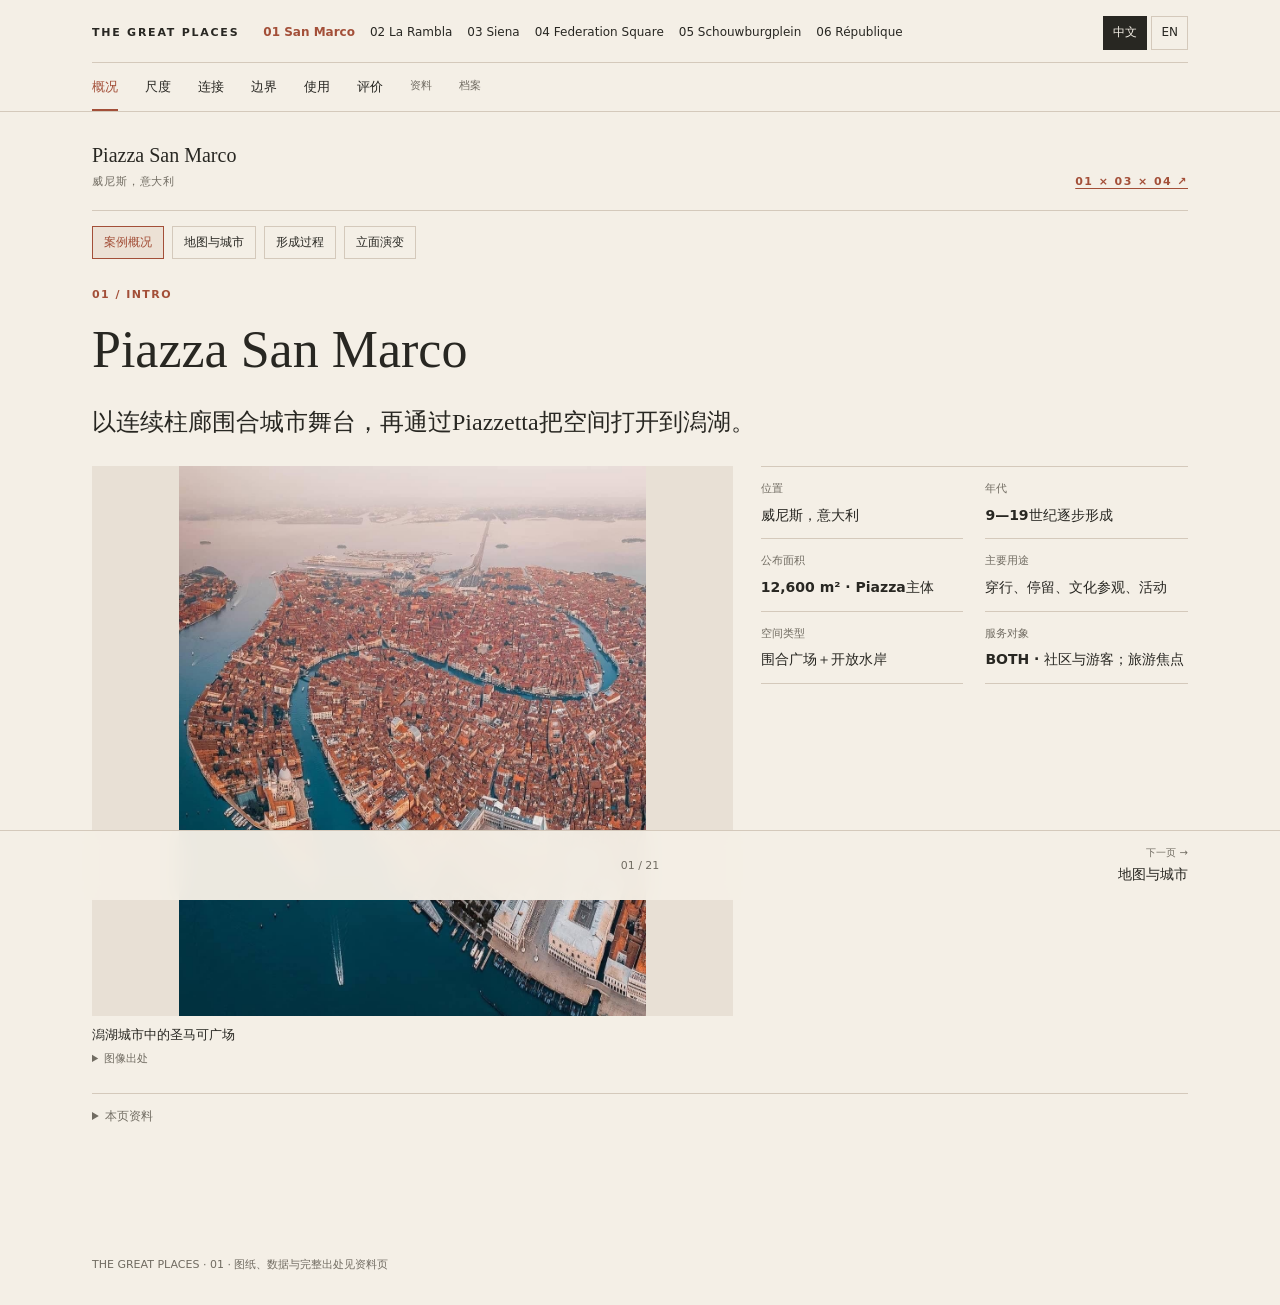
==== commit 6c64714b: "Restore illustrated history and festival programmes, add event chronologies and Siena street contras" ====
--- a/docs/index.html
+++ b/docs/index.html
@@ -3,7 +3,7 @@
 <head>
 <meta charset="utf-8">
 <meta name="viewport" content="width=device-width,initial-scale=1">
-<meta name="reader-version" content="1b4d1562241d">
+<meta name="reader-version" content="be3ca3fa6915">
 <title>Piazza San Marco | THE GREAT PLACES</title>
 <style data-shared="case-reader">:root{--paper:#f4efe6;--ink:#282722;--muted:#716c62;--line:#d4c9bb;--accent:#a34f38;--max:1160px}*{box-sizing:border-box}html{scroll-padding-top:140px}body{margin:0;background:var(--paper);color:var(--ink);font:16px/1.8 system-ui,"Noto Sans SC",sans-serif}a{color:inherit;text-underline-offset:3px}a:hover{color:var(--accent)}button{font:inherit;cursor:pointer;color:inherit}h1,h2,h3{font-family:Georgia,"Noto Serif SC",serif;font-weight:400;line-height:1.24}h1{font-size:clamp(32px,4.2vw,52px);margin:13px 0 20px}h2{font-size:clamp(24px,3vw,36px)}h3{font-size:22px;margin:0 0 12px}p{margin:0 0 18px}button,a,summary{touch-action:manipulation}:focus-visible{outline:3px solid var(--accent);outline-offset:4px}[hidden]{display:none!important}html:not([data-language="en"]) [lang="en"],html[data-language="en"] [lang="zh"]{display:none!important}.shell{max-width:var(--max);margin:auto;padding-left:32px;padding-right:32px}.site-header{border-bottom:1px solid var(--line);background:#f4efe6f5;position:sticky;top:0;z-index:20;backdrop-filter:blur(12px)}.top-row{display:flex;align-items:center;gap:24px;padding-top:16px;padding-bottom:12px}.brand{font-size:11px;font-weight:700;letter-spacing:.16em;white-space:nowrap;text-decoration:none}.project-index{display:flex;gap:15px;flex:1;overflow-x:auto;white-space:nowrap;font-size:12px}.project-index a{padding:4px 0;text-decoration:none}.project-index [aria-current="page"]{color:var(--accent);font-weight:700}.languages{display:flex;gap:4px}.languages button{border:1px solid var(--line);padding:5px 9px;background:transparent;font-size:12px}.languages [aria-pressed="true"]{background:var(--ink);color:var(--paper);border-color:var(--ink)}.chapter-nav{display:flex;align-items:center;gap:27px;white-space:nowrap;overflow-x:auto;border-top:1px solid var(--line);font-size:13px}.chapter-nav a{flex-shrink:0;text-decoration:none;padding:12px 0 11px;border-bottom:2px solid transparent}.chapter-nav a[aria-current="page"]{border-bottom-color:var(--accent);color:var(--accent)}.chapter-nav .utility{font-size:11px;color:var(--muted)}main{min-height:70vh}.reader-heading{display:flex;gap:20px;align-items:end;justify-content:space-between;margin-top:32px;border-bottom:1px solid var(--line);padding-bottom:18px}.reader-heading p{font-size:11px;color:var(--muted);letter-spacing:.08em;margin:0}.reader-heading strong{display:block;font:20px Georgia;margin:0 0 5px}.page-tabs{display:flex;gap:8px;flex-wrap:wrap;padding:15px 0 0}.page-tabs a{font-size:12px;border:1px solid var(--line);padding:5px 11px;text-decoration:none}.page-tabs a[aria-current="page"]{border-color:var(--accent);background:#ece1d5;color:var(--accent)}.case-view{padding:26px 0 24px}.eyebrow{font-size:11px;color:var(--accent);letter-spacing:.13em;text-transform:uppercase;font-weight:650}.lede{max-width:850px;font:clamp(19px,2vw,24px)/1.65 Georgia,"Noto Serif SC",serif;margin-bottom:24px}.prose{max-width:850px;line-height:1.85}.hero-layout{display:grid;grid-template-columns:1.5fr 1fr;gap:28px;align-items:start}.hero-layout .media{margin:0}.hero-layout img{height:350px;object-fit:cover}.facts{display:grid;grid-template-columns:1fr 1fr;gap:0 22px;border-top:1px solid var(--line);margin:0}.facts>div{border-bottom:1px solid var(--line);padding:12px 0}.facts dt{font-size:11px;color:var(--muted);margin:0 0 5px}.facts dd{font-size:14px;font-weight:550;line-height:1.6;margin:0}.media{margin:22px 0;min-width:0}.image-button{width:100%;display:block;border:0;padding:0;background:#e8e0d5;cursor:zoom-in}.image-button img{display:block;width:100%;height:auto;max-height:550px;object-fit:contain}.media.drawing .image-button{background:white}.media figcaption{font-size:13px;line-height:1.6;color:var(--muted);padding-top:9px}.media figcaption .caption-main{color:var(--ink)}.credit{font-size:11px;margin-top:4px}.credit summary{cursor:pointer;color:var(--muted);width:fit-content}.credit p{padding:8px 0 0;margin:0;overflow-wrap:anywhere}.media .crop-svg{display:block;width:100%;height:auto;background:white}.image-pair{display:grid;grid-template-columns:1fr 1fr;gap:25px}.image-pair .media{margin:15px 0}.image-pair .image-button img{height:300px;object-fit:cover}.image-pair .drawing img{object-fit:contain;background:white}.section-strip{display:flex;justify-content:space-between;gap:24px;font-size:13px;color:var(--accent);border-top:1px solid var(--line);padding-top:8px;margin-top:-10px}.reading-points{display:grid;grid-template-columns:repeat(3,1fr);gap:28px;margin:26px 0}.reading-points article{border-top:2px solid var(--ink);padding-top:16px}.reading-points h3{font-size:20px}.reading-points p{font-size:14px;line-height:1.8;margin:0}.takeaway{border-left:3px solid var(--accent);padding:13px 18px;background:#ece4d8;margin:24px 0;max-width:900px;font-size:15px;line-height:1.75}.map-frame{display:block;width:100%;height:440px;border:1px solid var(--line);margin:20px 0;background:#e7dfd3}.map-links,.downloads{display:flex;gap:15px;flex-wrap:wrap;font-size:12px;margin:14px 0}.references{font-size:12px;border-top:1px solid var(--line);padding:12px 0;margin-top:25px;color:var(--muted)}.references summary,.archive summary{cursor:pointer}.references ol{margin-bottom:0;padding-left:22px}.references li{margin:6px 0;overflow-wrap:anywhere}.archive{border-bottom:1px solid var(--line);padding:16px 0;font-size:14px}.archive[open]>summary{margin-bottom:18px}.archive .prose{font-size:14px}.comparison-callout{display:flex;justify-content:space-between;align-items:center;gap:24px;border-top:1px solid var(--line);border-bottom:1px solid var(--line);padding:15px 0;margin:25px 0;font-size:14px}.metric-figure{max-width:840px;margin:auto}.metric-figure img{width:100%;max-height:none}.pager{position:sticky;bottom:0;z-index:15;background:#f4efe6f7;border-top:1px solid var(--line);backdrop-filter:blur(10px)}.pager-inner{display:flex;align-items:center;justify-content:space-between;gap:16px;padding-top:13px;padding-bottom:13px}.pager a{font-size:14px;text-decoration:none;min-width:26%}.pager a:last-child{text-align:right}.pager a[aria-disabled="true"]{visibility:hidden}.pager small{font-size:10px;color:var(--muted);display:block}.page-count{font-size:11px;color:var(--muted);white-space:nowrap}.site-footer{font-size:11px;color:var(--muted);padding-top:22px;padding-bottom:30px}.skip{position:absolute;top:-200px;z-index:100;background:var(--paper);padding:10px}.skip:focus{top:8px}.image-dialog{border:0;background:#1c1b18fa;color:var(--paper);max-width:100vw;width:100vw;max-height:100dvh;height:100dvh;padding:65px 4vw 20px}.image-dialog::backdrop{background:#1c1b18}.dialog-inner{height:100%;display:flex;flex-direction:column;align-items:center;justify-content:center}.image-dialog img{max-width:100%;max-height:80dvh;width:auto;height:auto;object-fit:contain}.image-dialog button{position:absolute;right:4vw;top:17px;background:transparent;border:1px solid var(--paper);padding:7px 14px;color:var(--paper)}.dialog-caption{font-size:12px;max-width:1000px;text-align:center;margin-top:12px}body:has(dialog[open]){overflow:hidden}.print-button{background:var(--ink);color:var(--paper);padding:9px 18px;border:1px solid var(--ink);font-size:13px}.factsheet-layout{display:grid;grid-template-columns:1fr 1fr;gap:30px;align-items:start}.factsheet-layout .media{margin:0}.factsheet-layout img{max-height:430px}.comparison-grid{display:grid;grid-template-columns:repeat(3,minmax(0,1fr));gap:20px}.comparison-grid figure{margin:0;min-width:0}.comparison-grid img{width:100%;height:auto;display:block}.comparison-grid figcaption{font-size:13px}.comparison-grid h2{font-size:19px;margin-bottom:12px}.compare-intro{padding:35px 0 0}.comparison-grid .source-note{font-size:11px;color:var(--muted)}
 @media(max-width:900px){.top-row{flex-wrap:wrap;gap:10px 20px}.project-index{order:3;flex-basis:100%}.languages{margin-left:auto}.chapter-nav{gap:23px}.hero-layout{grid-template-columns:1fr}.hero-layout img{height:360px}.facts{margin-top:0}.reading-points{gap:20px}.image-pair .image-button img{height:250px}.reader-heading{margin-top:24px}.comparison-overflow{overflow-x:auto}.comparison-grid{display:flex;width:max-content;gap:16px}.comparison-grid figure{width:300px}.comparison-grid img{width:300px}}
@@ -13,6 +13,12 @@
 /* Route focus announces the page without drawing a box around the headline. */
 .case-view h1:focus{outline:none}
 @media print{body[data-case="comparison"] .case-view:not([hidden]){display:block!important}}
+
+/* Give visual evidence room without flattening all case content into one long page. */
+.image-triptych{display:grid;grid-template-columns:repeat(3,minmax(0,1fr));gap:20px;align-items:start}.image-triptych .media{margin:15px 0}.image-triptych img{height:285px;object-fit:contain}.programme-list{display:grid;grid-template-columns:repeat(2,minmax(0,1fr));gap:32px;margin:24px 0}.programme-list>article{min-width:0;border-top:2px solid var(--ink);padding-top:17px}.programme-list h2{font-size:26px;margin:0 0 10px}.programme-list p{font-size:14px;line-height:1.8;margin:12px 0}.programme-list .media{margin:15px 0}.programme-list img{max-height:320px;object-fit:contain}.programme-date{font-size:12px;color:var(--accent)}.programme-source{font-size:12px;color:var(--muted);margin-top:12px}.event-timeline{list-style:none;margin:28px 0;padding:0;max-width:1000px}.event-timeline>li{display:grid;grid-template-columns:140px minmax(0,1fr);gap:26px;border-top:1px solid var(--line);padding:23px 0}.event-timeline h2{font-size:26px;margin:5px 0 12px}.event-timeline p{font-size:15px;line-height:1.8;margin:0}.event-date{font:22px/1.4 Georgia,serif;color:var(--accent)}
+@media(max-width:700px){.image-triptych{grid-template-columns:1fr}.image-triptych img{height:auto;max-height:380px}.programme-list{grid-template-columns:1fr;gap:28px}.programme-list h2{font-size:25px}.event-timeline>li{grid-template-columns:1fr;gap:7px}.event-timeline h2{font-size:23px}.event-date{font-size:21px}}
+
+.image-pair .drawing .image-button img{height:auto;max-height:600px;object-fit:contain}
 </style>
 </head>
 <body data-case="01">
@@ -97,6 +103,10 @@
 <span lang="zh">形成过程</span>
 <span lang="en">Formation</span>
 </a>
+<a class="reader-link" href="#history-elevation">
+<span lang="zh">立面演变</span>
+<span lang="en">Elevation evolution</span>
+</a>
 </nav>
 <nav class="page-tabs" aria-label="Chapter pages / 章内分页" data-chapter="scale" hidden>
 <a class="reader-link" href="#figure-ground">
@@ -133,9 +143,21 @@
 <span lang="zh">平日</span>
 <span lang="en">Ordinary days</span>
 </a>
+<a class="reader-link" href="#milestones">
+<span lang="zh">重要事件</span>
+<span lang="en">Major events</span>
+</a>
+<a class="reader-link" href="#public-programme">
+<span lang="zh">公共活动</span>
+<span lang="en">Public activities</span>
+</a>
 <a class="reader-link" href="#events">
 <span lang="zh">节假日与活动</span>
 <span lang="en">Holidays &amp; events</span>
+</a>
+<a class="reader-link" href="#celebrations">
+<span lang="zh">节日庆典</span>
+<span lang="en">Festivals</span>
 </a>
 <a class="reader-link" href="#metrics">
 <span lang="zh">关键数字</span>
@@ -358,21 +380,22 @@
 <section class="case-view" id="history" data-chapter="intro" data-title-zh="形成过程" data-title-en="Formation" data-case-name="Piazza San Marco" hidden>
 <div class="eyebrow">01 / INTRO</div>
 <h1 tabindex="-1">
-<span lang="zh">历史：逐步封合的公共舞台</span>
-<span lang="en">History: an incrementally enclosed civic stage</span>
+<span lang="zh">平面演变：西端如何从教堂变成完整界面</span>
+<span lang="en">Plan evolution: replacing a church with a continuous western edge</span>
 </h1>
 <p class="lede">
-<span lang="zh">广场的整体性来自长期累积的建筑边界，而不是一次建设完成。</span>
-<span lang="en">Its coherence comes from successive architectural edges rather than a single construction phase.</span>
-</p>
-<figure class="media photo">
-<button class="image-button" type="button" aria-label="Inspect image / 放大图像" data-image="procuratie-elevation-photo.jpg" data-alt-zh="Procuratie连续柱廊立面" data-alt-en="Continuous Procuratie arcade facade" data-caption-zh="Procuratie连续柱廊立面" data-caption-en="Continuous Procuratie arcade facade">
-<img src="procuratie-elevation-photo.jpg" alt="Procuratie连续柱廊立面" data-alt-zh="Procuratie连续柱廊立面" data-alt-en="Continuous Procuratie arcade facade" loading="lazy" decoding="async">
+<span lang="zh">1689与1831两张真实平面，记录同一广场西端重建前后的差异。</span>
+<span lang="en">Actual plans from 1689 and 1831 record the western rebuilding of the same square.</span>
+</p>
+<div class="image-pair">
+<figure class="media drawing">
+<button class="image-button" type="button" aria-label="Inspect image / 放大图像" data-image="images/history/san-marco-plan-1689.jpg" data-alt-zh="1689 · Robert de Cotte：改造前的Piazza与Piazzetta" data-alt-en="1689 · Robert de Cotte: Piazza and Piazzetta before the western rebuilding" data-caption-zh="1689 · Robert de Cotte：改造前的Piazza与Piazzetta" data-caption-en="1689 · Robert de Cotte: Piazza and Piazzetta before the western rebuilding">
+<img src="images/history/san-marco-plan-1689.jpg" alt="1689 · Robert de Cotte：改造前的Piazza与Piazzetta" data-alt-zh="1689 · Robert de Cotte：改造前的Piazza与Piazzetta" data-alt-en="1689 · Robert de Cotte: Piazza and Piazzetta before the western rebuilding" loading="lazy" decoding="async">
 </button>
 <figcaption>
 <span class="caption-main">
-<span lang="zh">Procuratie连续柱廊立面</span>
-<span lang="en">Continuous Procuratie arcade facade</span>
+<span lang="zh">1689 · Robert de Cotte：改造前的Piazza与Piazzetta</span>
+<span lang="en">1689 · Robert de Cotte: Piazza and Piazzetta before the western rebuilding</span>
 </span>
 <details class="credit">
 <summary>
@@ -380,9 +403,137 @@
 <span lang="en">Image credit</span>
 </summary>
 <p>
-<a href="https://github.com/cloudyli2026/great-places/tree/main/docs" target="_blank" rel="noopener noreferrer">
-<span lang="zh">仓库既有图像资料；部分原始出版信息待补</span>
-<span lang="en">Existing repository image; some original publication metadata unavailable</span>
+<a href="https://commons.wikimedia.org/wiki/File:Venise_-_plan_de_la_place_Saint-Marc_-_dessin_-_Robert_de_Cotte_-_btv1b550007529_(1_of_2).jpg" target="_blank" rel="noopener noreferrer">
+<span lang="zh">Robert de Cotte · 1689 · 法国国家图书馆／Gallica</span>
+<span lang="en">Robert de Cotte · 1689 · Bibliothèque nationale de France / Gallica</span>
+</a>
+<br>
+<span lang="zh">公共领域历史图版；缩略图由Wikimedia生成，本站未改动原图。</span>
+<span lang="en">Public-domain historical plate; Wikimedia thumbnail copied without further alteration.</span> <a href="https://creativecommons.org/publicdomain/mark/1.0/" target="_blank" rel="noopener noreferrer">
+<span lang="zh">许可 ↗</span>
+<span lang="en">Licence ↗</span>
+</a>
+</p>
+</details>
+</figcaption>
+</figure>
+<figure class="media drawing">
+<button class="image-button" type="button" aria-label="Inspect image / 放大图像" data-image="images/history/san-marco-plan-1831.jpg" data-alt-zh="1831 · Quadri／Moretti 图版I：改造后的总平面" data-alt-en="1831 · Quadri / Moretti, Plate I: plan after the western rebuilding" data-caption-zh="1831 · Quadri／Moretti 图版I：改造后的总平面" data-caption-en="1831 · Quadri / Moretti, Plate I: plan after the western rebuilding">
+<img src="images/history/san-marco-plan-1831.jpg" alt="1831 · Quadri／Moretti 图版I：改造后的总平面" data-alt-zh="1831 · Quadri／Moretti 图版I：改造后的总平面" data-alt-en="1831 · Quadri / Moretti, Plate I: plan after the western rebuilding" loading="lazy" decoding="async">
+</button>
+<figcaption>
+<span class="caption-main">
+<span lang="zh">1831 · Quadri／Moretti 图版I：改造后的总平面</span>
+<span lang="en">1831 · Quadri / Moretti, Plate I: plan after the western rebuilding</span>
+</span>
+<details class="credit">
+<summary>
+<span lang="zh">图像出处</span>
+<span lang="en">Image credit</span>
+</summary>
+<p>
+<a href="https://commons.wikimedia.org/wiki/File:Quadri-Moretti,_Piazza_San_Marco_(1831),_01.jpg" target="_blank" rel="noopener noreferrer">
+<span lang="zh">Antonio Quadri／Dionisio Moretti · 1831；Aristeas扫描</span>
+<span lang="en">Antonio Quadri / Dionisio Moretti · 1831; scan by Aristeas</span>
+</a>
+<br>
+<span lang="zh">公共领域历史图版；缩略图由Wikimedia生成，本站未改动原图。</span>
+<span lang="en">Public-domain historical plate; Wikimedia thumbnail copied without further alteration.</span> <a href="https://creativecommons.org/publicdomain/mark/1.0/" target="_blank" rel="noopener noreferrer">
+<span lang="zh">许可 ↗</span>
+<span lang="en">Licence ↗</span>
+</a>
+</p>
+</details>
+</figcaption>
+</figure>
+</div>
+<div class="reading-points">
+<article>
+<h3>
+<span lang="zh">1689：旧西端</span>
+<span lang="en">1689: the earlier west end</span>
+</h3>
+<p>
+<span lang="zh">Robert de Cotte的图纸早于拿破仑翼，西端仍由San Geminiano教堂参与组织。</span>
+<span lang="en">Robert de Cotte’s drawing predates the Napoleonic Wing; San Geminiano still structures the west end.</span>
+</p>
+</article>
+<article>
+<h3>
+<span lang="zh">1807—1814：重建</span>
+<span lang="en">1807–1814: rebuilding</span>
+</h3>
+<p>
+<span lang="zh">原教堂拆除，新翼延续相邻建筑的层次与开间，把西端纳入连续边界。</span>
+<span lang="en">The church was removed and the new wing extended the layered, bay-based frontage.</span>
+</p>
+</article>
+<article>
+<h3>
+<span lang="zh">1831：新整体</span>
+<span lang="en">1831: the new ensemble</span>
+</h3>
+<p>
+<span lang="zh">图版I呈现改造后的Piazza与Piazzetta；图版IX进一步对照新旧平面与立面。</span>
+<span lang="en">Plate I records the altered Piazza and Piazzetta; Plate IX compares old and new plans with the elevation.</span>
+</p>
+</article>
+</div>
+<p class="prose">
+<span lang="zh">两张历史图保持原图方向与比例，不作为同尺度叠图；可点击放大辨认建筑边界。</span>
+<span lang="en">Historical orientation and scale are retained; these are not a calibrated overlay. Enlarge to read the building edges.</span>
+</p>
+<details class="references">
+<summary>
+<span lang="zh">本页资料</span>
+<span lang="en">Page references</span>
+</summary>
+<ol>
+<li>
+<a href="https://commons.wikimedia.org/wiki/File:Venise_-_plan_de_la_place_Saint-Marc_-_dessin_-_Robert_de_Cotte_-_btv1b550007529_(1_of_2).jpg" target="_blank" rel="noopener noreferrer">
+<span lang="zh">1689 · Robert de Cotte：改造前的Piazza与Piazzetta</span>
+<span lang="en">1689 · Robert de Cotte: Piazza and Piazzetta before the western rebuilding</span>
+</a>
+</li>
+<li>
+<a href="https://commons.wikimedia.org/wiki/File:Quadri-Moretti,_Piazza_San_Marco_(1831),_01.jpg" target="_blank" rel="noopener noreferrer">
+<span lang="zh">1831 · Quadri／Moretti 图版I：改造后的总平面</span>
+<span lang="en">1831 · Quadri / Moretti, Plate I: plan after the western rebuilding</span>
+</a>
+</li>
+</ol>
+</details>
+</section>
+<section class="case-view" id="history-elevation" data-chapter="intro" data-title-zh="立面演变" data-title-en="Elevation evolution" data-case-name="Piazza San Marco" hidden>
+<div class="eyebrow">01 / INTRO</div>
+<h1 tabindex="-1">
+<span lang="zh">立面演变：保留柱廊节奏，重写西端</span>
+<span lang="en">Elevation evolution: arcade rhythm, transformed west end</span>
+</h1>
+<p class="lede">
+<span lang="zh">新旧立面展开图与1831图版共同显示：变化集中在西端，连续柱廊维持广场的整体性。</span>
+<span lang="en">The comparative elevations and the 1831 plate locate the transformation at the west end while arcades maintain the ensemble.</span>
+</p>
+<figure class="media drawing">
+<button class="image-button" type="button" aria-label="Inspect image / 放大图像" data-image="drawings/san-marco-historical-elevation.webp" data-alt-zh="广场边界展开立面：上为San Geminiano教堂，下为1807—1814年拿破仑翼" data-alt-en="Unfolded square elevations: San Geminiano above; the 1807–1814 Napoleonic Wing below" data-caption-zh="广场边界展开立面：上为San Geminiano教堂，下为1807—1814年拿破仑翼" data-caption-en="Unfolded square elevations: San Geminiano above; the 1807–1814 Napoleonic Wing below">
+<svg class="crop-svg" viewBox="0 740 3200 1190" role="img" aria-label="广场边界展开立面：上为San Geminiano教堂，下为1807—1814年拿破仑翼" data-alt-zh="广场边界展开立面：上为San Geminiano教堂，下为1807—1814年拿破仑翼" data-alt-en="Unfolded square elevations: San Geminiano above; the 1807–1814 Napoleonic Wing below">
+<image href="drawings/san-marco-historical-elevation.webp" x="0" y="0" width="3200" height="2263"/>
+</svg>
+</button>
+<figcaption>
+<span class="caption-main">
+<span lang="zh">广场边界展开立面：上为San Geminiano教堂，下为1807—1814年拿破仑翼</span>
+<span lang="en">Unfolded square elevations: San Geminiano above; the 1807–1814 Napoleonic Wing below</span>
+</span>
+<details class="credit">
+<summary>
+<span lang="zh">图像出处</span>
+<span lang="en">Image credit</span>
+</summary>
+<p>
+<a href="https://cdn.archilovers.com/projects/02b5ad2c-2b71-4b5d-acae-cdf17f1c5229.pdf" target="_blank" rel="noopener noreferrer">
+<span lang="zh">David Chipperfield Architects · Procuratie Vecchie项目发布图纸</span>
+<span lang="en">David Chipperfield Architects · published Procuratie Vecchie project drawings</span>
 </a>
 <br>
 <span lang="zh">版权归原作者；按原出处核查使用范围。</span>
@@ -391,52 +542,39 @@
 </details>
 </figcaption>
 </figure>
-<div class="reading-points">
-<article>
-<h3>
-<span lang="zh">扩展</span>
-<span lang="en">Expansion</span>
-</h3>
-<p>
-<span lang="zh">广场在中世纪逐步扩展，形成大教堂前的主要公共地面。</span>
-<span lang="en">Medieval expansion established the principal public ground before the basilica.</span>
-</p>
-</article>
-<article>
-<h3>
-<span lang="zh">围合</span>
-<span lang="en">Enclosure</span>
-</h3>
-<p>
-<span lang="zh">Procuratie的连续界面把多栋建筑联结成整体的城市房间。</span>
-<span lang="en">The Procuratie’s continuous fronts unite separate buildings into a civic room.</span>
-</p>
-</article>
-<article>
-<h3>
-<span lang="zh">西端改造</span>
-<span lang="en">Western transformation</span>
-</h3>
-<p>
-<span lang="zh">19世纪初的拿破仑翼改变西端边界，使广场的空间围合更完整。</span>
-<span lang="en">The early-19th-century Napoleonic Wing changed the western edge and completed the enclosure.</span>
-</p>
-</article>
-</div>
-<details class="references">
-<summary>
-<span lang="zh">本页资料</span>
-<span lang="en">Page references</span>
-</summary>
-<ol>
-<li>
-<a href="https://whc.unesco.org/en/list/394/" target="_blank" rel="noopener noreferrer">
-<span lang="zh">UNESCO：威尼斯及其潟湖</span>
-<span lang="en">UNESCO: Venice and its Lagoon</span>
-</a>
-</li>
-</ol>
-</details>
+<figure class="media drawing">
+<button class="image-button" type="button" aria-label="Inspect image / 放大图像" data-image="images/history/san-marco-west-1831.jpg" data-alt-zh="1831 · 图版IX：拿破仑翼立面与新旧平面并置" data-alt-en="1831 · Plate IX: Napoleonic Wing elevation with old and new plans" data-caption-zh="1831 · 图版IX：拿破仑翼立面与新旧平面并置" data-caption-en="1831 · Plate IX: Napoleonic Wing elevation with old and new plans">
+<img src="images/history/san-marco-west-1831.jpg" alt="1831 · 图版IX：拿破仑翼立面与新旧平面并置" data-alt-zh="1831 · 图版IX：拿破仑翼立面与新旧平面并置" data-alt-en="1831 · Plate IX: Napoleonic Wing elevation with old and new plans" loading="lazy" decoding="async">
+</button>
+<figcaption>
+<span class="caption-main">
+<span lang="zh">1831 · 图版IX：拿破仑翼立面与新旧平面并置</span>
+<span lang="en">1831 · Plate IX: Napoleonic Wing elevation with old and new plans</span>
+</span>
+<details class="credit">
+<summary>
+<span lang="zh">图像出处</span>
+<span lang="en">Image credit</span>
+</summary>
+<p>
+<a href="https://commons.wikimedia.org/wiki/File:Quadri-Moretti,_Piazza_San_Marco_(1831),_09.jpg" target="_blank" rel="noopener noreferrer">
+<span lang="zh">Antonio Quadri／Dionisio Moretti · 1831；Aristeas扫描</span>
+<span lang="en">Antonio Quadri / Dionisio Moretti · 1831; scan by Aristeas</span>
+</a>
+<br>
+<span lang="zh">公共领域历史图版；缩略图由Wikimedia生成，本站未改动原图。</span>
+<span lang="en">Public-domain historical plate; Wikimedia thumbnail copied without further alteration.</span> <a href="https://creativecommons.org/publicdomain/mark/1.0/" target="_blank" rel="noopener noreferrer">
+<span lang="zh">许可 ↗</span>
+<span lang="en">Licence ↗</span>
+</a>
+</p>
+</details>
+</figcaption>
+</figure>
+<p class="prose">
+<span lang="zh">上排保留San Geminiano教堂，下排改为拿破仑翼。比较入口位置、层数与开间节奏，可见宗教端景如何转为连续的城市立面。</span>
+<span lang="en">San Geminiano appears in the upper row and the Napoleonic Wing below. Compare entrances, storeys and bays: a church front becomes a continuous civic edge.</span>
+</p>
 </section>
 <section class="case-view" id="figure-ground" data-chapter="scale" data-title-zh="图底" data-title-en="Figure-ground" data-case-name="Piazza San Marco" hidden>
 <div class="eyebrow">01 / SCALE</div>
@@ -556,6 +694,10 @@
 <span lang="zh">历史建筑图帮助理解垂直边界；地面本身不以明显坡地组织方向。</span>
 <span lang="en">Historic drawings explain vertical edges; strong ground slopes are not the organising device.</span>
 </p>
+<p class="prose">
+<span lang="zh">钟楼总高98.6m，基座12 × 12m；这个垂直地标的高度不能代替Procuratie柱廊的檐口高度。</span>
+<span lang="en">The campanile is 98.6 m tall with a 12 × 12 m base; the landmark’s height cannot substitute for the Procuratie arcade cornice height.</span>
+</p>
 <figure class="media drawing">
 <button class="image-button" type="button" aria-label="Inspect image / 放大图像" data-image="basilica-section-plan.jpg" data-alt-zh="圣马可大教堂历史剖面与平面" data-alt-en="Historic section and plan of St Mark’s Basilica" data-caption-zh="圣马可大教堂历史剖面与平面" data-caption-en="Historic section and plan of St Mark’s Basilica">
 <img src="basilica-section-plan.jpg" alt="圣马可大教堂历史剖面与平面" data-alt-zh="圣马可大教堂历史剖面与平面" data-alt-en="Historic section and plan of St Mark’s Basilica" loading="lazy" decoding="async">
@@ -586,6 +728,46 @@
 <span lang="zh">在这里，空间的主要变化来自建筑边界与垂直地标。历史剖面保留建筑层级；它不是整个广场的最新地形测绘。</span>
 <span lang="en">Here, architectural edges and vertical landmarks drive the spatial change. The historic section retains building levels; it is not a current terrain survey of the whole square.</span>
 </div>
+<figure class="media drawing">
+<button class="image-button" type="button" aria-label="Inspect image / 放大图像" data-image="drawings/procuratie-transverse-section.webp" data-alt-zh="Procuratie Vecchie横剖面：柱廊、楼层与修复后内部空间" data-alt-en="Procuratie Vecchie transverse section: arcade, storeys and restored interior" data-caption-zh="Procuratie Vecchie横剖面：柱廊、楼层与修复后内部空间" data-caption-en="Procuratie Vecchie transverse section: arcade, storeys and restored interior">
+<img src="drawings/procuratie-transverse-section.webp" alt="Procuratie Vecchie横剖面：柱廊、楼层与修复后内部空间" data-alt-zh="Procuratie Vecchie横剖面：柱廊、楼层与修复后内部空间" data-alt-en="Procuratie Vecchie transverse section: arcade, storeys and restored interior" loading="lazy" decoding="async">
+</button>
+<figcaption>
+<span class="caption-main">
+<span lang="zh">Procuratie Vecchie横剖面：柱廊、楼层与修复后内部空间</span>
+<span lang="en">Procuratie Vecchie transverse section: arcade, storeys and restored interior</span>
+</span>
+<details class="credit">
+<summary>
+<span lang="zh">图像出处</span>
+<span lang="en">Image credit</span>
+</summary>
+<p>
+<a href="https://cdn.archilovers.com/projects/99a07471-1d2a-45bd-9987-660b7de764fe.pdf" target="_blank" rel="noopener noreferrer">
+<span lang="zh">David Chipperfield Architects · Procuratie Vecchie项目发布图纸</span>
+<span lang="en">David Chipperfield Architects · published Procuratie Vecchie project drawings</span>
+</a>
+<br>
+<span lang="zh">版权归原作者；按原出处核查使用范围。</span>
+<span lang="en">Copyright retained; consult the original source for reuse.</span>
+</p>
+</details>
+</figcaption>
+</figure>
+<details class="references">
+<summary>
+<span lang="zh">本页资料</span>
+<span lang="en">Page references</span>
+</summary>
+<ol>
+<li>
+<a href="https://www.basilicasanmarco.it/en/bell-tower/" target="_blank" rel="noopener noreferrer">
+<span lang="zh">大教堂官方：钟楼尺寸与重建</span>
+<span lang="en">Official basilica: campanile dimensions and reconstruction</span>
+</a>
+</li>
+</ol>
+</details>
 </section>
 <section class="case-view" id="syntax" data-chapter="syntax" data-title-zh="步行连接" data-title-en="Walking connections" data-case-name="Piazza San Marco" hidden>
 <div class="eyebrow">01 / SYNTAX</div>
@@ -656,8 +838,8 @@
 </article>
 </div>
 <div class="takeaway">
-<span lang="zh">此处是形态与路线解读，不是已计算的整合度或VGA热图。</span>
-<span lang="en">This is a reading of form and routes, not a computed integration or VGA map.</span>
+<span lang="zh">从街巷进入Piazza，再转向Piazzetta与潟湖：封闭与开敞交替，使抵达本身成为清晰的空间序列。</span>
+<span lang="en">Lanes lead into Piazza, then Piazzetta and the lagoon: enclosure and openness alternate in a legible sequence.</span>
 </div>
 <details class="references">
 <summary>
@@ -742,6 +924,114 @@
 <span lang="zh">柱廊、首层开口和咖啡外摆共同使建筑边界成为可使用的空间；中央铺地则保留为穿行、停留与活动的共同场地。</span>
 <span lang="en">Arcades, ground-floor openings and cafe terraces make the edge usable; the centre remains shared ground for passage, staying and events.</span>
 </p>
+<p class="prose">
+<span lang="zh">北侧Generali修复项目涉及43／50个外部拱券，临广场立面范围152m、总楼面约12,400m²。这是项目范围，不代表已测得整侧檐口高度或建筑总长。</span>
+<span lang="en">Generali’s northern restoration project includes 43 of 50 external arches, 152 m of square-facing frontage and about 12,400 m² gross floor area. These describe the project, not a surveyed entire-side cornice height or length.</span>
+</p>
+<figure class="media drawing">
+<button class="image-button" type="button" aria-label="Inspect image / 放大图像" data-image="drawings/procuratie-south-elevation.webp" data-alt-zh="Procuratie Vecchie朝向广场的南立面：规则开间与连续柱廊" data-alt-en="Procuratie Vecchie south elevation facing the square: repeated bays and continuous arcade" data-caption-zh="Procuratie Vecchie朝向广场的南立面：规则开间与连续柱廊" data-caption-en="Procuratie Vecchie south elevation facing the square: repeated bays and continuous arcade">
+<img src="drawings/procuratie-south-elevation.webp" alt="Procuratie Vecchie朝向广场的南立面：规则开间与连续柱廊" data-alt-zh="Procuratie Vecchie朝向广场的南立面：规则开间与连续柱廊" data-alt-en="Procuratie Vecchie south elevation facing the square: repeated bays and continuous arcade" loading="lazy" decoding="async">
+</button>
+<figcaption>
+<span class="caption-main">
+<span lang="zh">Procuratie Vecchie朝向广场的南立面：规则开间与连续柱廊</span>
+<span lang="en">Procuratie Vecchie south elevation facing the square: repeated bays and continuous arcade</span>
+</span>
+<details class="credit">
+<summary>
+<span lang="zh">图像出处</span>
+<span lang="en">Image credit</span>
+</summary>
+<p>
+<a href="https://cdn.archilovers.com/projects/05b2c70c-77b1-4472-9abb-3ae7a8fa1287.pdf" target="_blank" rel="noopener noreferrer">
+<span lang="zh">David Chipperfield Architects · Procuratie Vecchie项目发布图纸</span>
+<span lang="en">David Chipperfield Architects · published Procuratie Vecchie project drawings</span>
+</a>
+<br>
+<span lang="zh">版权归原作者；按原出处核查使用范围。</span>
+<span lang="en">Copyright retained; consult the original source for reuse.</span>
+</p>
+</details>
+</figcaption>
+</figure>
+<details class="archive">
+<summary>
+<span lang="zh">Piazzetta与水岸：总督宫原有图纸</span>
+<span lang="en">Piazzetta and waterfront: retained Ducal Palace drawings</span>
+</summary>
+<div class="image-pair">
+<figure class="media drawing">
+<button class="image-button" type="button" aria-label="Inspect image / 放大图像" data-image="doges-palace-elevation-drawing.jpg" data-alt-zh="总督宫：双层开放柱廊与上部实体墙面" data-alt-en="Doge’s Palace: two open arcade levels below a solid upper wall" data-caption-zh="总督宫：双层开放柱廊与上部实体墙面" data-caption-en="Doge’s Palace: two open arcade levels below a solid upper wall">
+<img src="doges-palace-elevation-drawing.jpg" alt="总督宫：双层开放柱廊与上部实体墙面" data-alt-zh="总督宫：双层开放柱廊与上部实体墙面" data-alt-en="Doge’s Palace: two open arcade levels below a solid upper wall" loading="lazy" decoding="async">
+</button>
+<figcaption>
+<span class="caption-main">
+<span lang="zh">总督宫：双层开放柱廊与上部实体墙面</span>
+<span lang="en">Doge’s Palace: two open arcade levels below a solid upper wall</span>
+</span>
+<details class="credit">
+<summary>
+<span lang="zh">图像出处</span>
+<span lang="en">Image credit</span>
+</summary>
+<p>
+<a href="https://github.com/cloudyli2026/great-places/tree/main/docs" target="_blank" rel="noopener noreferrer">
+<span lang="zh">仓库原有用户提供扫描；作者与出版年代未注明</span>
+<span lang="en">Existing user-provided scan; creator and publication date unspecified</span>
+</a>
+<br>
+<span lang="zh">版权归原作者；按原出处核查使用范围。</span>
+<span lang="en">Copyright retained; consult the original source for reuse.</span>
+</p>
+</details>
+</figcaption>
+</figure>
+<figure class="media drawing">
+<button class="image-button" type="button" aria-label="Inspect image / 放大图像" data-image="doges-palace-architectural-study.jpg" data-alt-zh="总督宫水岸立面、柱廊与平面综合图" data-alt-en="Doge’s Palace waterfront elevation, arcades and plan study" data-caption-zh="总督宫水岸立面、柱廊与平面综合图" data-caption-en="Doge’s Palace waterfront elevation, arcades and plan study">
+<img src="doges-palace-architectural-study.jpg" alt="总督宫水岸立面、柱廊与平面综合图" data-alt-zh="总督宫水岸立面、柱廊与平面综合图" data-alt-en="Doge’s Palace waterfront elevation, arcades and plan study" loading="lazy" decoding="async">
+</button>
+<figcaption>
+<span class="caption-main">
+<span lang="zh">总督宫水岸立面、柱廊与平面综合图</span>
+<span lang="en">Doge’s Palace waterfront elevation, arcades and plan study</span>
+</span>
+<details class="credit">
+<summary>
+<span lang="zh">图像出处</span>
+<span lang="en">Image credit</span>
+</summary>
+<p>
+<a href="https://github.com/cloudyli2026/great-places/tree/main/docs" target="_blank" rel="noopener noreferrer">
+<span lang="zh">仓库原有用户提供扫描；作者与出版年代未注明</span>
+<span lang="en">Existing user-provided scan; creator and publication date unspecified</span>
+</a>
+<br>
+<span lang="zh">版权归原作者；按原出处核查使用范围。</span>
+<span lang="en">Copyright retained; consult the original source for reuse.</span>
+</p>
+</details>
+</figcaption>
+</figure>
+</div>
+<p class="prose">
+<span lang="zh">总督宫定义Piazzetta与水岸，而不是Piazza两侧的Procuratie边界。下部双层柱廊开放、上部墙体较实，形成不同于普通街墙的公共界面。</span>
+<span lang="en">The palace defines Piazzetta and the waterfront, rather than the two Procuratie edges. Its open lower arcades and solid upper wall create a distinct civic frontage.</span>
+</p>
+</details>
+<details class="references">
+<summary>
+<span lang="zh">本页资料</span>
+<span lang="en">Page references</span>
+</summary>
+<ol>
+<li>
+<a href="https://www.generali.com/media/press-releases/all/2019/The-historic-Procuratie-Vecchie-building-renovation-project-kicks-off-in-Venice-s-Piazza-San-Marco" target="_blank" rel="noopener noreferrer">
+<span lang="zh">Generali原始项目说明：范围与尺寸</span>
+<span lang="en">Generali original project statement: extent and dimensions</span>
+</a>
+</li>
+</ol>
+</details>
 </section>
 <section class="case-view" id="detail" data-chapter="boundary" data-title-zh="景观与气候" data-title-en="Landscape &amp; climate" data-case-name="Piazza San Marco" hidden>
 <div class="eyebrow">01 / BOUNDARY</div>
@@ -914,6 +1204,277 @@
 </li>
 </ol>
 </details>
+</section>
+<section class="case-view" id="milestones" data-chapter="life" data-title-zh="重要事件" data-title-en="Major events" data-case-name="Piazza San Marco" hidden>
+<div class="eyebrow">01 / LIFE</div>
+<h1 tabindex="-1">
+<span lang="zh">这里发生过什么：历史、典礼、音乐与集会</span>
+<span lang="en">What happened here: history, ceremony, music and assembly</span>
+</h1>
+<p class="lede">
+<span lang="zh">按时间列出在场地内发生、或明确通过场地共同观看的事件。每项说明地点与空间意义。</span>
+<span lang="en">A chronology of events held here, or explicitly watched here by broadcast. Each entry identifies its spatial role.</span>
+</p>
+<ol class="event-timeline">
+<li>
+<div class="event-date">1807–1814</div>
+<article>
+<div class="eyebrow">
+<span lang="zh">空间改造</span>
+<span lang="en">Spatial transformation</span>
+</div>
+<h2>
+<span lang="zh">San Geminiano拆除与拿破仑翼重建</span>
+<span lang="en">San Geminiano removed; the Napoleonic Wing built</span>
+</h2>
+<p>
+<span lang="zh">西端从教堂端景转为延续两侧柱廊的建筑界面，改变今日广场的围合方式。</span>
+<span lang="en">A church frontage became an edge continuing the arcades, changing the square’s enclosure.</span>
+</p>
+<div class="programme-source">
+<a href="https://cdn.archilovers.com/projects/02b5ad2c-2b71-4b5d-acae-cdf17f1c5229.pdf" target="_blank" rel="noopener noreferrer">
+<span lang="zh">事件出处 ↗</span>
+<span lang="en">Event source ↗</span>
+</a> · <a class="reader-link" href="#history-elevation">
+<span lang="zh">看相关图像</span>
+<span lang="en">Related images</span>
+</a>
+</div>
+</article>
+</li>
+<li>
+<div class="event-date">1902-07-14</div>
+<article>
+<div class="eyebrow">
+<span lang="zh">历史事件</span>
+<span lang="en">Historical event</span>
+</div>
+<h2>
+<span lang="zh">圣马可钟楼倒塌</span>
+<span lang="en">Collapse of St Mark’s Campanile</span>
+</h2>
+<p>
+<span lang="zh">标志性塔楼倒塌，广场失去最重要的垂直地标；此后的重建关系到城市共同记忆。</span>
+<span lang="en">The collapse removed the square’s principal vertical landmark; its reconstruction became a question of civic memory.</span>
+</p>
+<div class="programme-source">
+<a href="https://www.basilicasanmarco.it/en/bell-tower/" target="_blank" rel="noopener noreferrer">
+<span lang="zh">事件出处 ↗</span>
+<span lang="en">Event source ↗</span>
+</a>
+</div>
+</article>
+</li>
+<li>
+<div class="event-date">1912-04-25</div>
+<article>
+<div class="eyebrow">
+<span lang="zh">揭幕／城市典礼</span>
+<span lang="en">Inauguration / civic ceremony</span>
+</div>
+<h2>
+<span lang="zh">重建钟楼揭幕典礼</span>
+<span lang="en">Inauguration of the rebuilt campanile</span>
+</h2>
+<p>
+<span lang="zh">新钟楼在圣马可节举行揭幕，延续“原样原址”的城市形象。</span>
+<span lang="en">The rebuilt tower was inaugurated on St Mark’s Day, restoring its familiar form and location.</span>
+</p>
+<div class="programme-source">
+<a href="https://www.basilicasanmarco.it/en/bell-tower/" target="_blank" rel="noopener noreferrer">
+<span lang="zh">事件出处 ↗</span>
+<span lang="en">Event source ↗</span>
+</a>
+</div>
+</article>
+</li>
+<li>
+<div class="event-date">1966-11-04</div>
+<article>
+<div class="eyebrow">
+<span lang="zh">灾害／城市记忆</span>
+<span lang="en">Disaster / civic memory</span>
+</div>
+<h2>
+<span lang="zh">特大潮水事件</span>
+<span lang="en">Exceptional high tide</span>
+</h2>
+<p>
+<span lang="zh">市政府潮位记录为194cm；这是城市潮位基准读数，不是广场各处水深。</span>
+<span lang="en">The municipal record is 194 cm: a city tide-datum reading, not water depth at every point in the square.</span>
+</p>
+<div class="programme-source">
+<a href="https://www.comune.venezia.it/it/content/valori-caratteristici-marea-venezia-il-periodo-1872-2015" target="_blank" rel="noopener noreferrer">
+<span lang="zh">事件出处 ↗</span>
+<span lang="en">Event source ↗</span>
+</a>
+</div>
+</article>
+</li>
+<li>
+<div class="event-date">2025-02-14</div>
+<article>
+<div class="eyebrow">
+<span lang="zh">节庆开幕</span>
+<span lang="en">Festival opening</span>
+</div>
+<h2>
+<span lang="zh">2025狂欢节在广场开幕</span>
+<span lang="en">2025 Carnival opening in the square</span>
+</h2>
+<p>
+<span lang="zh">开幕表演、灯光与公众聚集把广场西端改成节庆舞台。</span>
+<span lang="en">Opening performances, lighting and the public gathering transformed the west end into a festive stage.</span>
+</p>
+<div class="programme-source">
+<a href="https://carnevale.venezia.it/news/2025/da-piazza-san-marco-ha-preso-il-via-il-carnevale-2025-il-tempo-di-casanova/" target="_blank" rel="noopener noreferrer">
+<span lang="zh">事件出处 ↗</span>
+<span lang="en">Event source ↗</span>
+</a> · <a class="reader-link" href="#celebrations">
+<span lang="zh">看相关图像</span>
+<span lang="en">Related images</span>
+</a>
+</div>
+</article>
+</li>
+<li>
+<div class="event-date">2025-07-12</div>
+<article>
+<div class="eyebrow">
+<span lang="zh">音乐会</span>
+<span lang="en">Concert</span>
+</div>
+<h2>
+<span lang="zh">La Fenice《乡村骑士》音乐会版</span>
+<span lang="en">La Fenice’s Cavalleria rusticana in concert</span>
+</h2>
+<p>
+<span lang="zh">乐团、合唱与独唱共同使用临时舞台；售票座席改变普通日的自由停留。</span>
+<span lang="en">Orchestra, chorus and soloists used a temporary stage; ticketed seating changed ordinary patterns of informal staying.</span>
+</p>
+<div class="programme-source">
+<a href="https://www.teatrolafenice.it/event/la-fenice-in-piazza-san-marco-2025/" target="_blank" rel="noopener noreferrer">
+<span lang="zh">事件出处 ↗</span>
+<span lang="en">Event source ↗</span>
+</a> · <a class="reader-link" href="#public-programme">
+<span lang="zh">看相关图像</span>
+<span lang="en">Related images</span>
+</a>
+</div>
+</article>
+</li>
+</ol>
+</section>
+<section class="case-view" id="public-programme" data-chapter="life" data-title-zh="公共活动" data-title-en="Public activities" data-case-name="Piazza San Marco" hidden>
+<div class="eyebrow">01 / LIFE</div>
+<h1 tabindex="-1">
+<span lang="zh">公共活动：这里可以参与什么</span>
+<span lang="en">Public activities: what people can take part in</span>
+</h1>
+<p class="lede">
+<span lang="zh">从活动内容、参与方式和现场布置，读懂公共地面如何被不同的人使用。</span>
+<span lang="en">Read the programme, participation and layout to see how different people use the civic ground.</span>
+</p>
+<div class="programme-list">
+<article>
+<h2>
+<span lang="zh">音乐会与户外歌剧</span>
+<span lang="en">Concerts and outdoor opera</span>
+</h2>
+<div class="programme-date">
+<span lang="zh">实例：2025-07-12，La Fenice《乡村骑士》音乐会版</span>
+<span lang="en">Example: 12 Jul 2025, La Fenice’s Cavalleria rusticana in concert</span>
+</div>
+<figure class="media photo">
+<button class="image-button" type="button" aria-label="Inspect image / 放大图像" data-image="https://www.teatrolafenice.it/wp-content/uploads/2024/05/Conc_Valc%CC%8Cuh_San_Marco-24-70-9626-copia-e1750939648138.jpg" data-alt-zh="La Fenice发布的广场音乐会现场照片，具体拍摄年份未注明" data-alt-en="Square concert photograph published by La Fenice; exact exposure year unspecified" data-caption-zh="La Fenice发布的广场音乐会现场照片，具体拍摄年份未注明" data-caption-en="Square concert photograph published by La Fenice; exact exposure year unspecified">
+<img src="https://www.teatrolafenice.it/wp-content/uploads/2024/05/Conc_Valc%CC%8Cuh_San_Marco-24-70-9626-copia-e1750939648138.jpg" alt="La Fenice发布的广场音乐会现场照片，具体拍摄年份未注明" data-alt-zh="La Fenice发布的广场音乐会现场照片，具体拍摄年份未注明" data-alt-en="Square concert photograph published by La Fenice; exact exposure year unspecified" loading="lazy" decoding="async">
+</button>
+<figcaption>
+<span class="caption-main">
+<span lang="zh">La Fenice发布的广场音乐会现场照片，具体拍摄年份未注明</span>
+<span lang="en">Square concert photograph published by La Fenice; exact exposure year unspecified</span>
+</span>
+<details class="credit">
+<summary>
+<span lang="zh">图像出处</span>
+<span lang="en">Image credit</span>
+</summary>
+<p>
+<a href="https://www.teatrolafenice.it/event/la-fenice-in-piazza-san-marco-2025/" target="_blank" rel="noopener noreferrer">
+<span lang="zh">活动主办方／官方发布图集；摄影者未逐图注明</span>
+<span lang="en">Organiser / official published gallery; individual photographer unspecified</span>
+</a>
+<br>
+<span lang="zh">版权归原作者；按原出处核查使用范围。</span>
+<span lang="en">Copyright retained; consult the original source for reuse.</span>
+</p>
+</details>
+</figcaption>
+</figure>
+<p>
+<span lang="zh">乐团、合唱与歌剧独唱把广场变成露天剧场。</span>
+<span lang="en">Orchestra, chorus and soloists turn the square into an open-air theatre.</span>
+</p>
+<p>
+<strong>
+<span lang="zh">怎样参与：</span>
+<span lang="en">Participation: </span>
+</strong>
+<span lang="zh">售票观看；不是全天自由入场的公共活动</span>
+<span lang="en">Ticketed attendance, not unrestricted all-day access</span>
+</p>
+<p>
+<strong>
+<span lang="zh">空间变化：</span>
+<span lang="en">Spatial change: </span>
+</strong>
+<span lang="zh">临时舞台和成排座椅建立朝向，部分自由通行地面转为观众区。</span>
+<span lang="en">Temporary stage and chair rows establish a viewing direction and occupy normally open ground.</span>
+</p>
+<div class="programme-source">
+<a href="https://www.teatrolafenice.it/event/la-fenice-in-piazza-san-marco-2025/" target="_blank" rel="noopener noreferrer">
+<span lang="zh">活动记录／主办方 ↗</span>
+<span lang="en">Event record / organiser ↗</span>
+</a>
+</div>
+</article>
+<article>
+<h2>
+<span lang="zh">步行、相会与水岸停留</span>
+<span lang="en">Walking, meeting and waterfront staying</span>
+</h2>
+<div class="programme-date">
+<span lang="zh">非活动日的日常使用</span>
+<span lang="en">Ordinary non-event days</span>
+</div>
+<p>
+<span lang="zh">穿行Piazza，经Piazzetta走到潟湖，在柱廊与水岸选择停留位置。</span>
+<span lang="en">Cross Piazza and Piazzetta to the lagoon, choosing places to stop along arcades and waterfront.</span>
+</p>
+<p>
+<strong>
+<span lang="zh">怎样参与：</span>
+<span lang="en">Participation: </span>
+</strong>
+<span lang="zh">公共地面可步行停留；咖啡馆消费与建筑参观另计</span>
+<span lang="en">Walk and stay on public ground; cafes and building admission are separate</span>
+</p>
+<p>
+<strong>
+<span lang="zh">空间变化：</span>
+<span lang="en">Spatial change: </span>
+</strong>
+<span lang="zh">不设统一观看方向，路径、自由停留与商业外摆共存。</span>
+<span lang="en">No single viewing direction: routes, informal pauses and commercial terraces coexist.</span>
+</p>
+<div class="programme-source">
+<a href="https://www.comune.venezia.it/it/content/citt-tutti-venezia-accessibile-itinerari-senza-barriere-area-marciana" target="_blank" rel="noopener noreferrer">
+<span lang="zh">活动记录／主办方 ↗</span>
+<span lang="en">Event record / organiser ↗</span>
+</a>
+</div>
+</article>
+</div>
 </section>
 <section class="case-view" id="events" data-chapter="life" data-title-zh="节假日与活动" data-title-en="Holidays &amp; events" data-case-name="Piazza San Marco" hidden>
 <div class="eyebrow">01 / LIFE</div>
@@ -1070,6 +1631,143 @@
 </ol>
 </details>
 </section>
+<section class="case-view" id="celebrations" data-chapter="life" data-title-zh="节日庆典" data-title-en="Festivals" data-case-name="Piazza San Marco" hidden>
+<div class="eyebrow">01 / LIFE</div>
+<h1 tabindex="-1">
+<span lang="zh">节日庆典：有名称、有场景的公共生活</span>
+<span lang="en">Festivals: named celebrations, visible civic life</span>
+</h1>
+<p class="lede">
+<span lang="zh">从舞台朝向、观众站位与通行路径，看节庆如何把同一地面变成另一种公共场景。</span>
+<span lang="en">Stage orientation, audience positions and circulation show how festivals transform the same ground into another civic setting.</span>
+</p>
+<div class="programme-list">
+<article>
+<h2>
+<span lang="zh">Carnevale：开幕与装扮展演</span>
+<span lang="en">Carnevale: opening and costumed performance</span>
+</h2>
+<div class="programme-date">
+<span lang="zh">已记录实例：2025年狂欢节开幕</span>
+<span lang="en">Documented example: 2025 Carnival opening</span>
+</div>
+<figure class="media photo">
+<button class="image-button" type="button" aria-label="Inspect image / 放大图像" data-image="https://carnevale.venezia.it/wp-content/uploads/2025/02/DJI_0049-1536x864.jpg" data-alt-zh="2025年狂欢节开幕：舞台与观众共同占据广场西端" data-alt-en="2025 Carnival opening: stage and audience occupy the west end" data-caption-zh="2025年狂欢节开幕：舞台与观众共同占据广场西端" data-caption-en="2025 Carnival opening: stage and audience occupy the west end">
+<img src="https://carnevale.venezia.it/wp-content/uploads/2025/02/DJI_0049-1536x864.jpg" alt="2025年狂欢节开幕：舞台与观众共同占据广场西端" data-alt-zh="2025年狂欢节开幕：舞台与观众共同占据广场西端" data-alt-en="2025 Carnival opening: stage and audience occupy the west end" loading="lazy" decoding="async">
+</button>
+<figcaption>
+<span class="caption-main">
+<span lang="zh">2025年狂欢节开幕：舞台与观众共同占据广场西端</span>
+<span lang="en">2025 Carnival opening: stage and audience occupy the west end</span>
+</span>
+<details class="credit">
+<summary>
+<span lang="zh">图像出处</span>
+<span lang="en">Image credit</span>
+</summary>
+<p>
+<a href="https://carnevale.venezia.it/news/2025/da-piazza-san-marco-ha-preso-il-via-il-carnevale-2025-il-tempo-di-casanova/" target="_blank" rel="noopener noreferrer">
+<span lang="zh">活动主办方／官方发布图集；摄影者未逐图注明</span>
+<span lang="en">Organiser / official published gallery; individual photographer unspecified</span>
+</a>
+<br>
+<span lang="zh">版权归原作者；按原出处核查使用范围。</span>
+<span lang="en">Copyright retained; consult the original source for reuse.</span>
+</p>
+</details>
+</figcaption>
+</figure>
+<p>
+<span lang="zh">表演、音乐与面具装扮把日常城市地面变成节庆聚集场所。</span>
+<span lang="en">Performance, music and masks transform everyday civic ground into a festive gathering place.</span>
+</p>
+<p>
+<strong>
+<span lang="zh">怎样参与：</span>
+<span lang="en">Participation: </span>
+</strong>
+<span lang="zh">观看舞台与装扮活动；参与办法依当届主办方公告</span>
+<span lang="en">Watch stage and costume events; participation follows that edition’s organiser</span>
+</p>
+<p>
+<strong>
+<span lang="zh">空间变化：</span>
+<span lang="en">Spatial change: </span>
+</strong>
+<span lang="zh">舞台、灯光、站立观众及入口管理改变广场的使用方向。</span>
+<span lang="en">Stage, lighting, standing spectators and managed entrances change how the square is used.</span>
+</p>
+<div class="programme-source">
+<a href="https://carnevale.venezia.it/news/2025/da-piazza-san-marco-ha-preso-il-via-il-carnevale-2025-il-tempo-di-casanova/" target="_blank" rel="noopener noreferrer">
+<span lang="zh">活动记录／主办方 ↗</span>
+<span lang="en">Event record / organiser ↗</span>
+</a>
+</div>
+</article>
+<article>
+<h2>
+<span lang="zh">Festa delle Marie：狂欢节中的城市典礼</span>
+<span lang="en">Festa delle Marie: a civic ceremony within Carnival</span>
+</h2>
+<div class="programme-date">
+<span lang="zh">已记录实例：2025-03-04</span>
+<span lang="en">Documented example: 4 Mar 2025</span>
+</div>
+<figure class="media photo">
+<button class="image-button" type="button" aria-label="Inspect image / 放大图像" data-image="https://carnevale.venezia.it/wp-content/uploads/2025/03/6M28718-1024x683.jpg" data-alt-zh="2025年Festa delle Marie：仪式舞台与站立观众" data-alt-en="2025 Festa delle Marie: ceremonial stage and standing spectators" data-caption-zh="2025年Festa delle Marie：仪式舞台与站立观众" data-caption-en="2025 Festa delle Marie: ceremonial stage and standing spectators">
+<img src="https://carnevale.venezia.it/wp-content/uploads/2025/03/6M28718-1024x683.jpg" alt="2025年Festa delle Marie：仪式舞台与站立观众" data-alt-zh="2025年Festa delle Marie：仪式舞台与站立观众" data-alt-en="2025 Festa delle Marie: ceremonial stage and standing spectators" loading="lazy" decoding="async">
+</button>
+<figcaption>
+<span class="caption-main">
+<span lang="zh">2025年Festa delle Marie：仪式舞台与站立观众</span>
+<span lang="en">2025 Festa delle Marie: ceremonial stage and standing spectators</span>
+</span>
+<details class="credit">
+<summary>
+<span lang="zh">图像出处</span>
+<span lang="en">Image credit</span>
+</summary>
+<p>
+<a href="https://carnevale.venezia.it/news/2025/il-tempo-di-casanova-la-maria-2025-elena-sofia-cesca-si-presenta-al-pubblico-del-carnevale-in-piazza-san-marco/" target="_blank" rel="noopener noreferrer">
+<span lang="zh">活动主办方／官方发布图集；摄影者未逐图注明</span>
+<span lang="en">Organiser / official published gallery; individual photographer unspecified</span>
+</a>
+<br>
+<span lang="zh">版权归原作者；按原出处核查使用范围。</span>
+<span lang="en">Copyright retained; consult the original source for reuse.</span>
+</p>
+</details>
+</figcaption>
+</figure>
+<p>
+<span lang="zh">年度Maria与同伴在圣马可广场向公众亮相，连接城市传统与当代庆典。</span>
+<span lang="en">The annual Maria and companions appear before the public, connecting civic tradition and contemporary celebration.</span>
+</p>
+<p>
+<strong>
+<span lang="zh">怎样参与：</span>
+<span lang="en">Participation: </span>
+</strong>
+<span lang="zh">观看公开亮相；候选人选拔不是任意到场报名</span>
+<span lang="en">Watch the public presentation; candidate selection is a separate process</span>
+</p>
+<p>
+<strong>
+<span lang="zh">空间变化：</span>
+<span lang="en">Spatial change: </span>
+</strong>
+<span lang="zh">仪式在舞台集中，观众在建筑界面前聚集；与开幕同属狂欢节。</span>
+<span lang="en">Ceremony focuses on a stage, with spectators gathering before the facades; this is part of Carnival.</span>
+</p>
+<div class="programme-source">
+<a href="https://carnevale.venezia.it/news/2025/il-tempo-di-casanova-la-maria-2025-elena-sofia-cesca-si-presenta-al-pubblico-del-carnevale-in-piazza-san-marco/" target="_blank" rel="noopener noreferrer">
+<span lang="zh">活动记录／主办方 ↗</span>
+<span lang="en">Event record / organiser ↗</span>
+</a>
+</div>
+</article>
+</div>
+</section>
 <section class="case-view" id="metrics" data-chapter="life" data-title-zh="关键数字" data-title-en="Key numbers" data-case-name="Piazza San Marco" hidden>
 <div class="eyebrow">01 / LIFE</div>
 <h1 tabindex="-1">
@@ -1167,6 +1865,42 @@
 <span lang="en">Union of source footprints clipped to the same 600 × 600 m frame. Denominator includes water; not a public-open-space ratio.</span>
 </p>
 <a href="data/comparison-figures.json" target="_blank" rel="noopener">
+<span lang="zh">出处与口径</span>
+<span lang="en">Source and scope</span>
+</a>
+</article>
+<article>
+<small>
+<span lang="zh">钟楼总高</span>
+<span lang="en">Campanile total height</span>
+</small>
+<strong>
+<span lang="zh">98.6 m</span>
+<span lang="en">98.6 m</span>
+</strong>
+<p>
+<span lang="zh">大教堂官方公布的钟楼总高；基座为12 × 12m。不是两侧Procuratie的檐口高度。</span>
+<span lang="en">Official total campanile height; the base is 12 × 12 m. This is not a Procuratie cornice height.</span>
+</p>
+<a href="https://www.basilicasanmarco.it/en/bell-tower/" target="_blank" rel="noopener">
+<span lang="zh">出处与口径</span>
+<span lang="en">Source and scope</span>
+</a>
+</article>
+<article>
+<small>
+<span lang="zh">北侧修复项目立面范围</span>
+<span lang="en">Northern restoration project frontage</span>
+</small>
+<strong>
+<span lang="zh">152 m</span>
+<span lang="en">152 m</span>
+</strong>
+<p>
+<span lang="zh">Generali项目涉及43／50个外部拱券、约12,400m²总楼面；152m是项目立面范围，不是整侧建筑总长。</span>
+<span lang="en">Generali’s project covers 43 of 50 external arches and about 12,400 m² gross floor area; 152 m is its project frontage, not a verified entire-side length.</span>
+</p>
+<a href="https://www.generali.com/media/press-releases/all/2019/The-historic-Procuratie-Vecchie-building-renovation-project-kicks-off-in-Venice-s-Piazza-San-Marco" target="_blank" rel="noopener">
 <span lang="zh">出处与口径</span>
 <span lang="en">Source and scope</span>
 </a>
@@ -1533,6 +2267,50 @@
 <a href="https://docs.overturemaps.org/attribution/#buildings" target="_blank" rel="noopener noreferrer">
 <span lang="zh">600 × 600米建筑图底，北向上，100米比例尺</span>
 <span lang="en">600 × 600 m figure-ground, north up, 100 m scale bar</span>
+</a>
+<a href="https://commons.wikimedia.org/wiki/File:Venise_-_plan_de_la_place_Saint-Marc_-_dessin_-_Robert_de_Cotte_-_btv1b550007529_(1_of_2).jpg" target="_blank" rel="noopener noreferrer">
+<span lang="zh">1689 · Robert de Cotte：改造前的Piazza与Piazzetta</span>
+<span lang="en">1689 · Robert de Cotte: Piazza and Piazzetta before the western rebuilding</span>
+</a>
+<a href="https://commons.wikimedia.org/wiki/File:Quadri-Moretti,_Piazza_San_Marco_(1831),_01.jpg" target="_blank" rel="noopener noreferrer">
+<span lang="zh">1831 · Quadri／Moretti 图版I：改造后的总平面</span>
+<span lang="en">1831 · Quadri / Moretti, Plate I: plan after the western rebuilding</span>
+</a>
+<a href="https://commons.wikimedia.org/wiki/File:Quadri-Moretti,_Piazza_San_Marco_(1831),_09.jpg" target="_blank" rel="noopener noreferrer">
+<span lang="zh">1831 · 图版IX：拿破仑翼立面与新旧平面并置</span>
+<span lang="en">1831 · Plate IX: Napoleonic Wing elevation with old and new plans</span>
+</a>
+<a href="https://cdn.archilovers.com/projects/02b5ad2c-2b71-4b5d-acae-cdf17f1c5229.pdf" target="_blank" rel="noopener noreferrer">
+<span lang="zh">广场边界展开立面：上为San Geminiano教堂，下为1807—1814年拿破仑翼</span>
+<span lang="en">Unfolded square elevations: San Geminiano above; the 1807–1814 Napoleonic Wing below</span>
+</a>
+<a href="https://cdn.archilovers.com/projects/05b2c70c-77b1-4472-9abb-3ae7a8fa1287.pdf" target="_blank" rel="noopener noreferrer">
+<span lang="zh">Procuratie Vecchie朝向广场的南立面：规则开间与连续柱廊</span>
+<span lang="en">Procuratie Vecchie south elevation facing the square: repeated bays and continuous arcade</span>
+</a>
+<a href="https://cdn.archilovers.com/projects/99a07471-1d2a-45bd-9987-660b7de764fe.pdf" target="_blank" rel="noopener noreferrer">
+<span lang="zh">Procuratie Vecchie横剖面：柱廊、楼层与修复后内部空间</span>
+<span lang="en">Procuratie Vecchie transverse section: arcade, storeys and restored interior</span>
+</a>
+<a href="https://github.com/cloudyli2026/great-places/tree/main/docs" target="_blank" rel="noopener noreferrer">
+<span lang="zh">总督宫：双层开放柱廊与上部实体墙面</span>
+<span lang="en">Doge’s Palace: two open arcade levels below a solid upper wall</span>
+</a>
+<a href="https://github.com/cloudyli2026/great-places/tree/main/docs" target="_blank" rel="noopener noreferrer">
+<span lang="zh">总督宫水岸立面、柱廊与平面综合图</span>
+<span lang="en">Doge’s Palace waterfront elevation, arcades and plan study</span>
+</a>
+<a href="https://carnevale.venezia.it/news/2025/da-piazza-san-marco-ha-preso-il-via-il-carnevale-2025-il-tempo-di-casanova/" target="_blank" rel="noopener noreferrer">
+<span lang="zh">2025年狂欢节开幕：舞台与观众共同占据广场西端</span>
+<span lang="en">2025 Carnival opening: stage and audience occupy the west end</span>
+</a>
+<a href="https://carnevale.venezia.it/news/2025/il-tempo-di-casanova-la-maria-2025-elena-sofia-cesca-si-presenta-al-pubblico-del-carnevale-in-piazza-san-marco/" target="_blank" rel="noopener noreferrer">
+<span lang="zh">2025年Festa delle Marie：仪式舞台与站立观众</span>
+<span lang="en">2025 Festa delle Marie: ceremonial stage and standing spectators</span>
+</a>
+<a href="https://www.teatrolafenice.it/event/la-fenice-in-piazza-san-marco-2025/" target="_blank" rel="noopener noreferrer">
+<span lang="zh">La Fenice发布的广场音乐会现场照片，具体拍摄年份未注明</span>
+<span lang="en">Square concert photograph published by La Fenice; exact exposure year unspecified</span>
 </a>
 </div>
 </details>
@@ -1701,7 +2479,7 @@
 (()=>{
  const views=[...document.querySelectorAll('.case-view')];
  if(!views.length)return;
- const aliases={scale:'figure-ground',climate:'events','comparative-drawings':'plan','measured-figure-ground':'figure-ground','siena-comparison':'conclusion','image-atlas':'boundary','facade-archive':'detail','urban-facts':'history','field-evidence':'life','comparative-method':'conclusion','fed-gis-figure-ground':'figure-ground','fed-verified-section':'section','fed-original-drawing-set':'section','fg-data-protocol-04':'figure-ground','fg-published-federation':'plan','syntax-research-v3':'syntax','fed-evidence-audit':'sources','fed-composite-plan':'plan'};
+ const aliases={'historical-elevations':'history-elevation','public-events':'public-programme','festival-gallery':'celebrations',scale:'figure-ground',climate:'events','comparative-drawings':'plan','measured-figure-ground':'figure-ground','siena-comparison':'conclusion','image-atlas':'boundary','facade-archive':'detail','urban-facts':'history','field-evidence':'life','comparative-method':'conclusion','fed-gis-figure-ground':'figure-ground','fed-verified-section':'section','fed-original-drawing-set':'section','fg-data-protocol-04':'figure-ground','fg-published-federation':'plan','syntax-research-v3':'syntax','fed-evidence-audit':'sources','fed-composite-plan':'plan'};
  const chapterLinks=[...document.querySelectorAll('.chapter-nav a')];
  let current=views[0],lang='zh';
  function title(view){return view.dataset[lang==='en'?'titleEn':'titleZh']}
